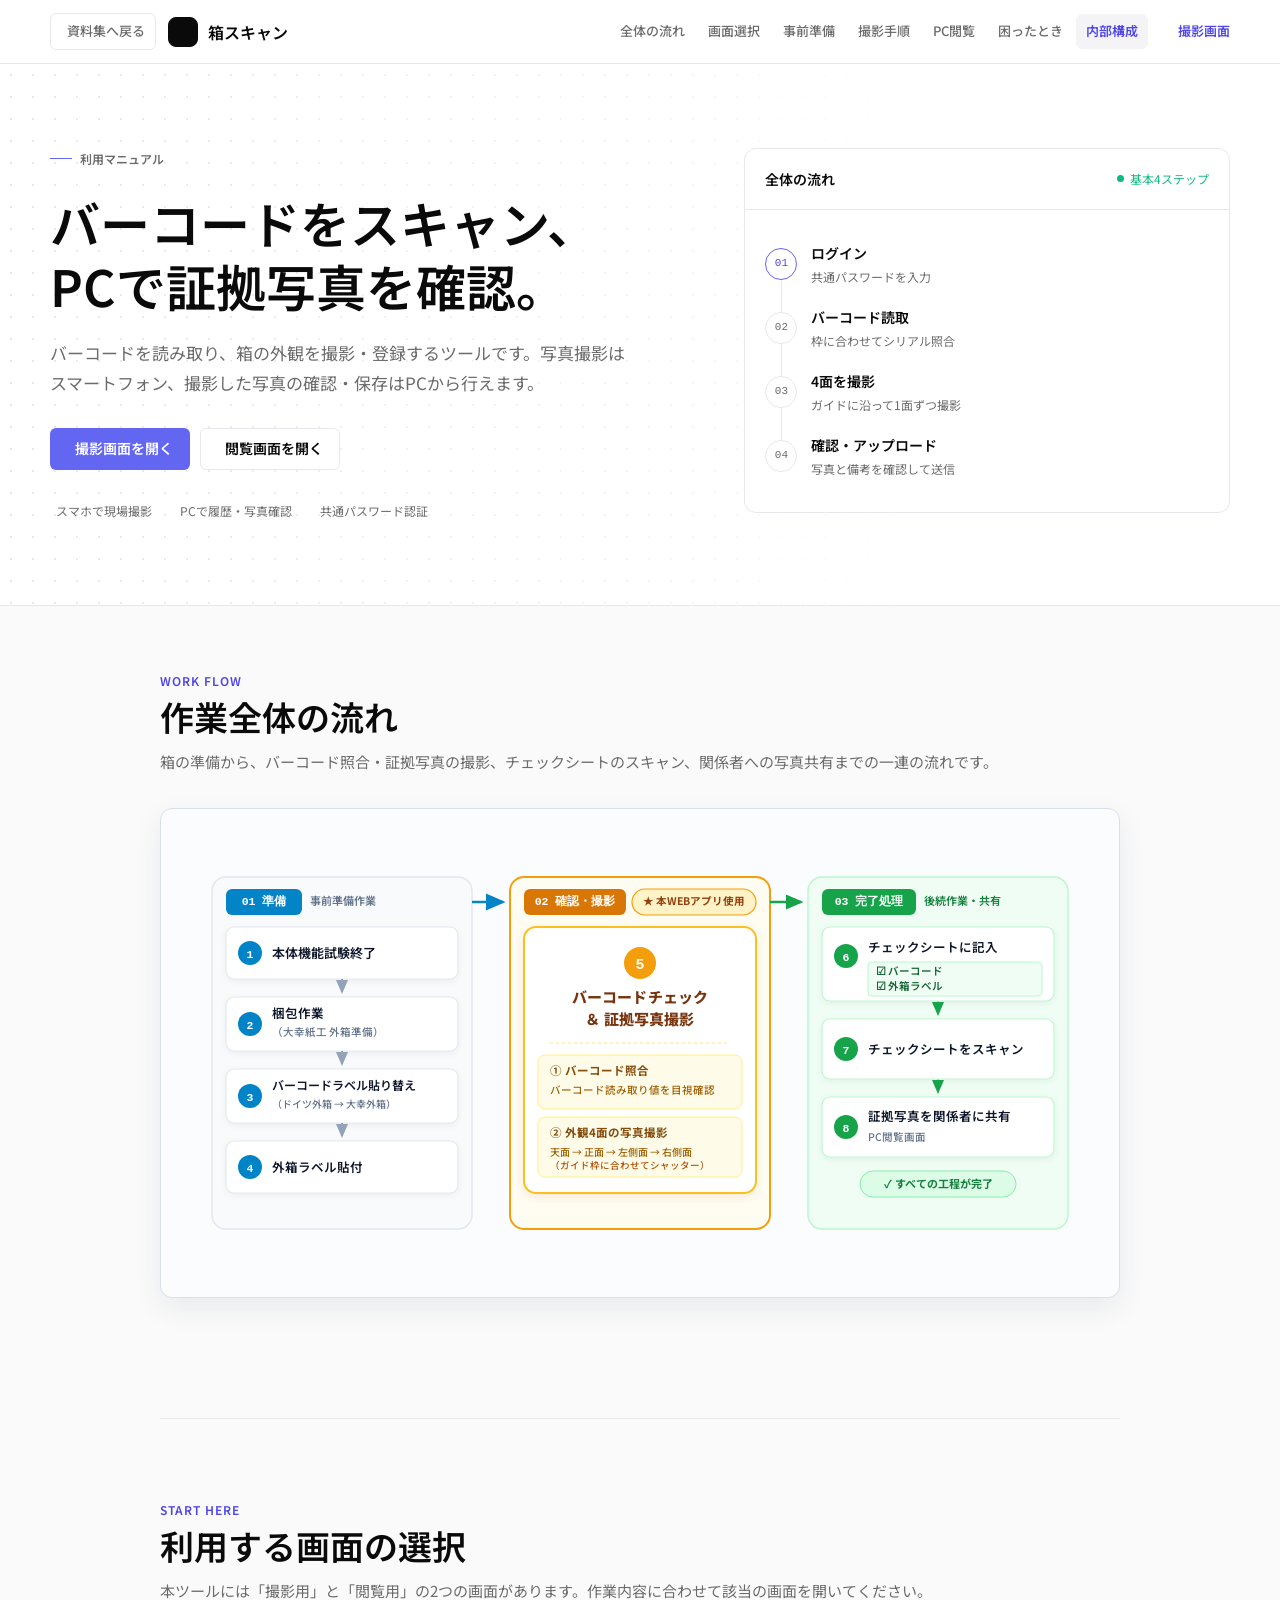
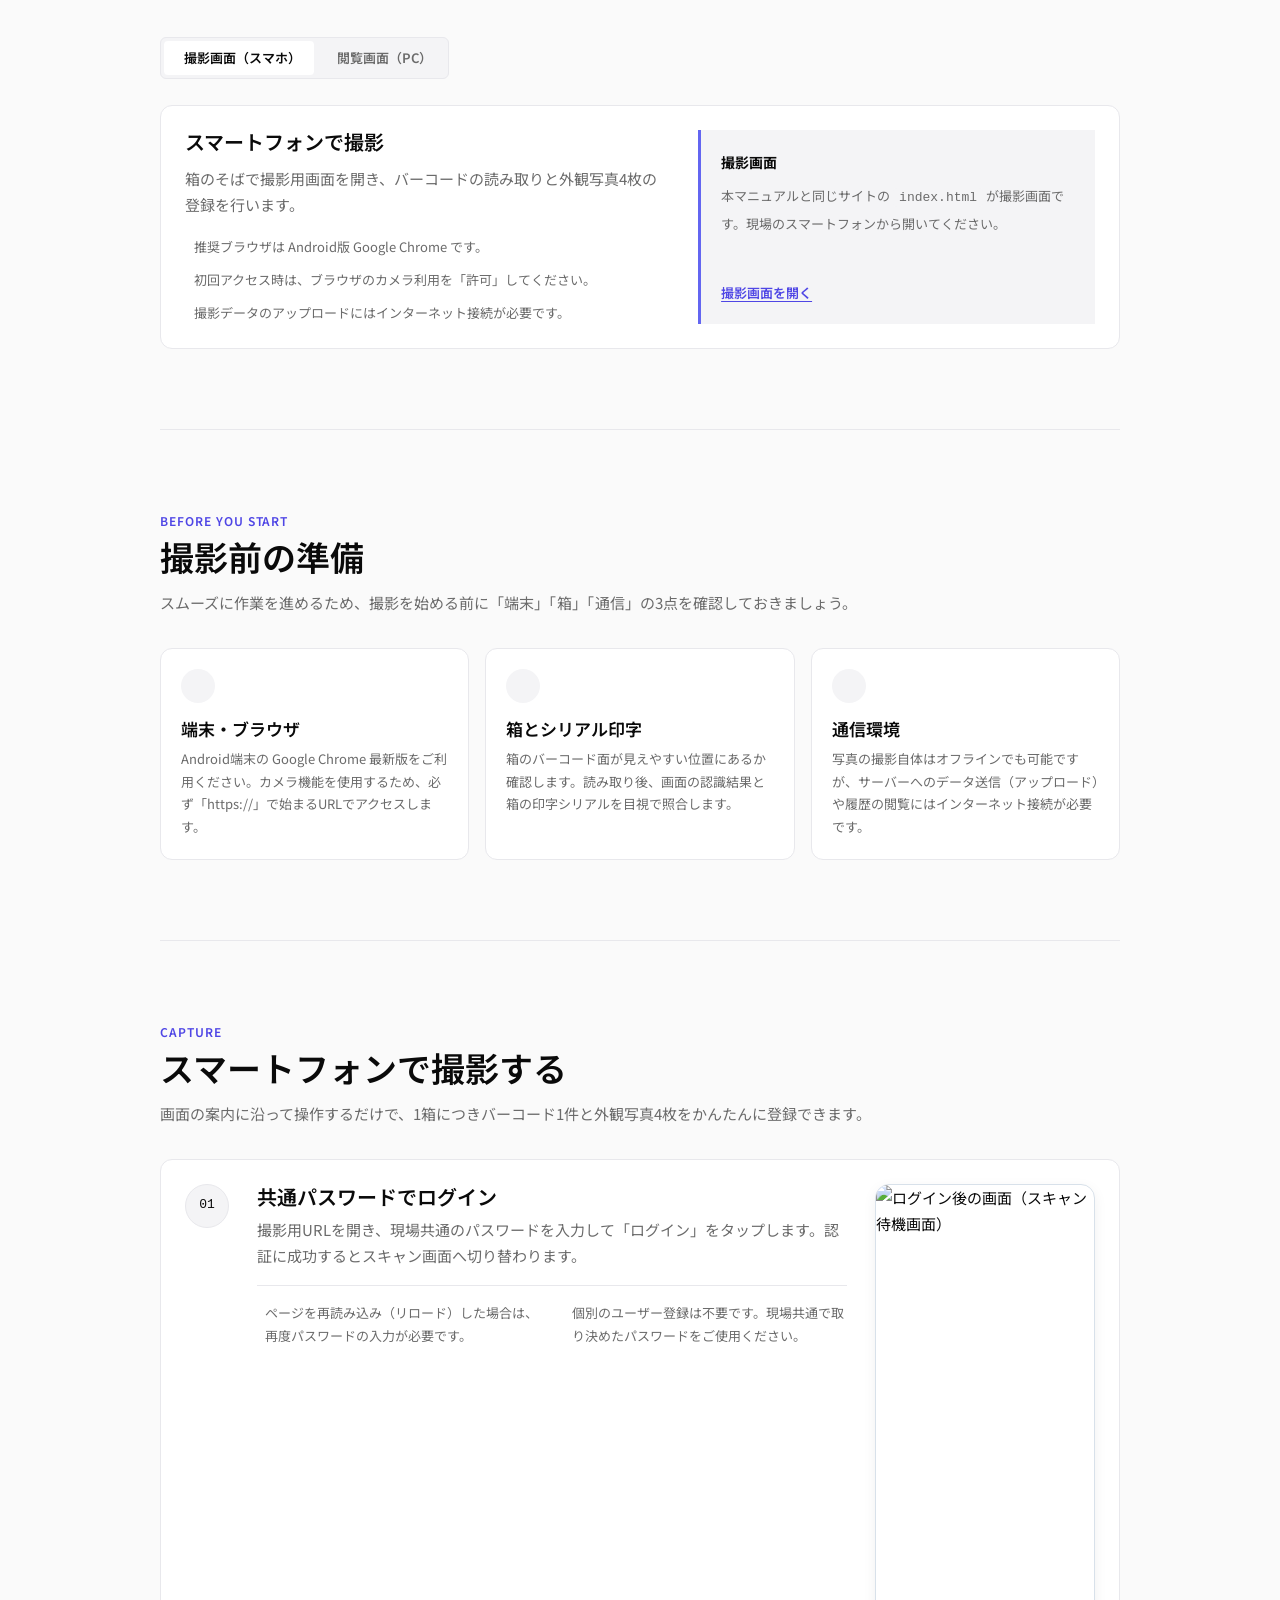
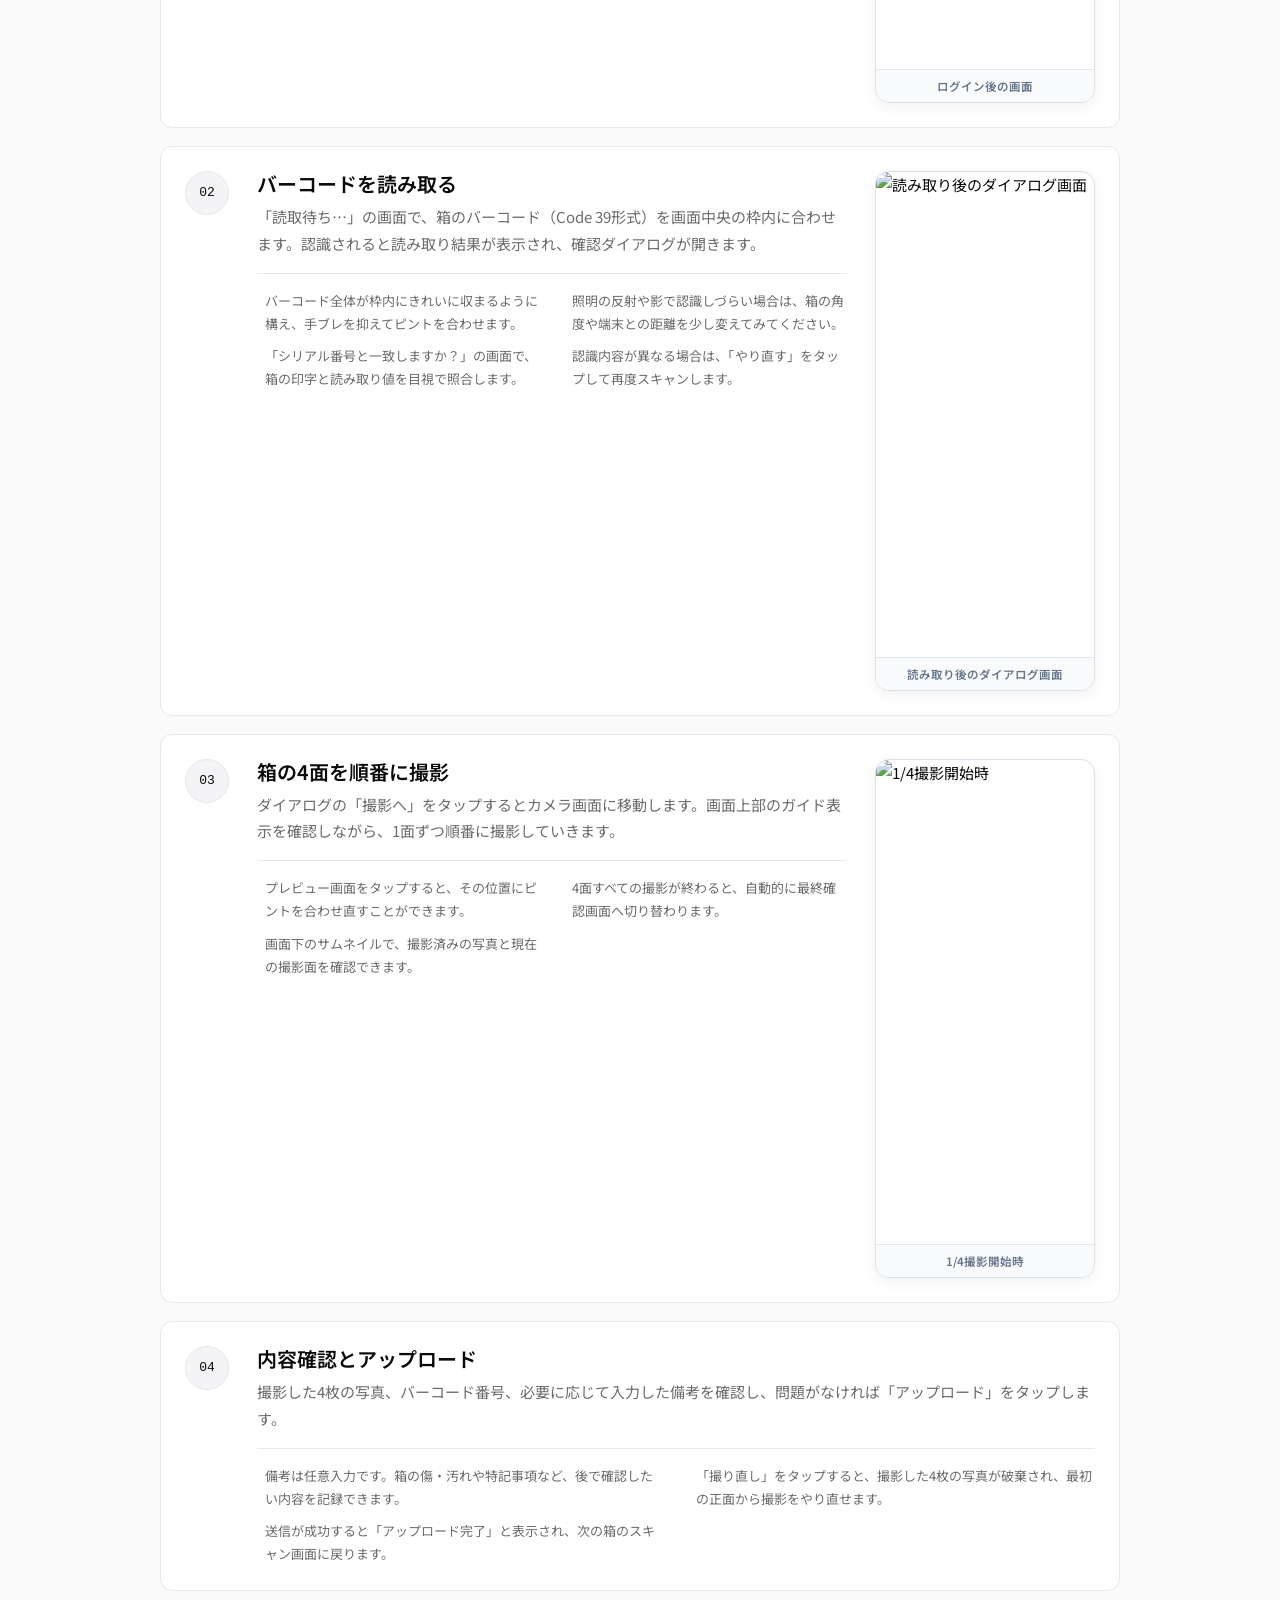
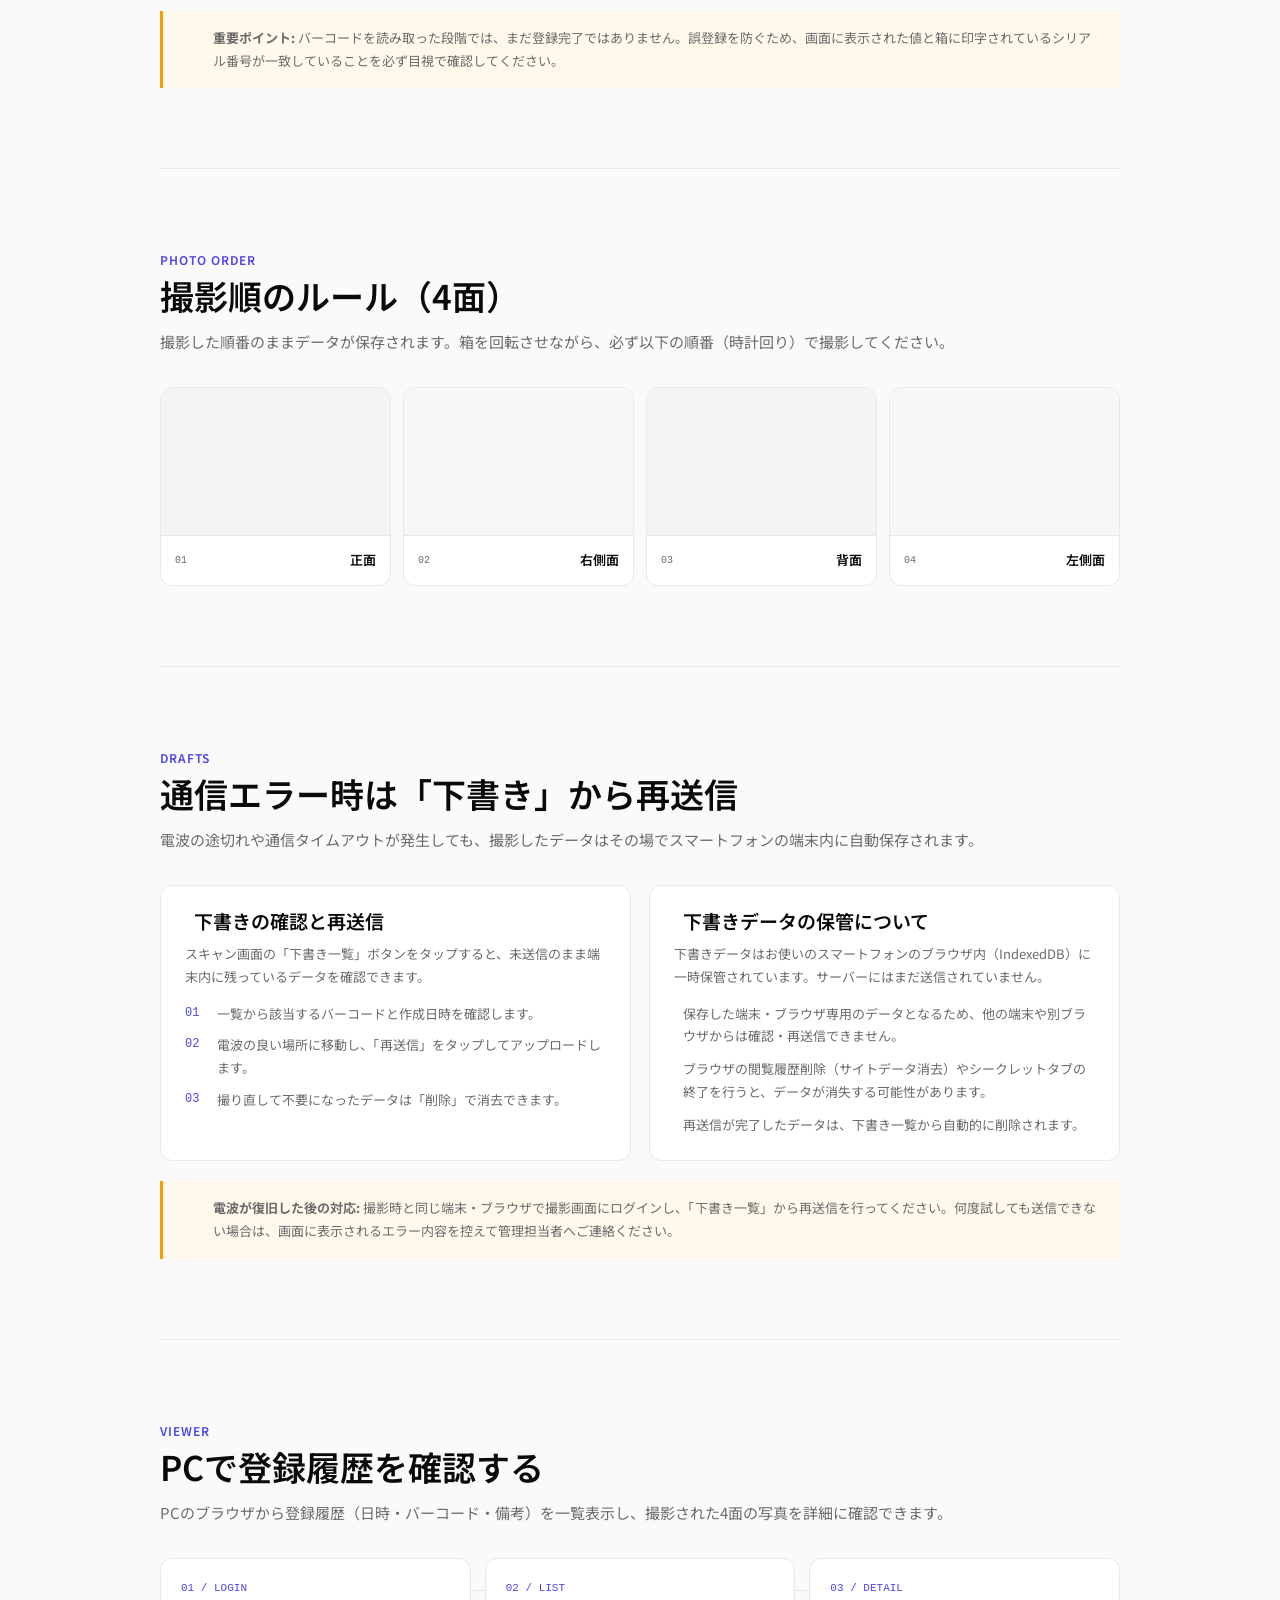
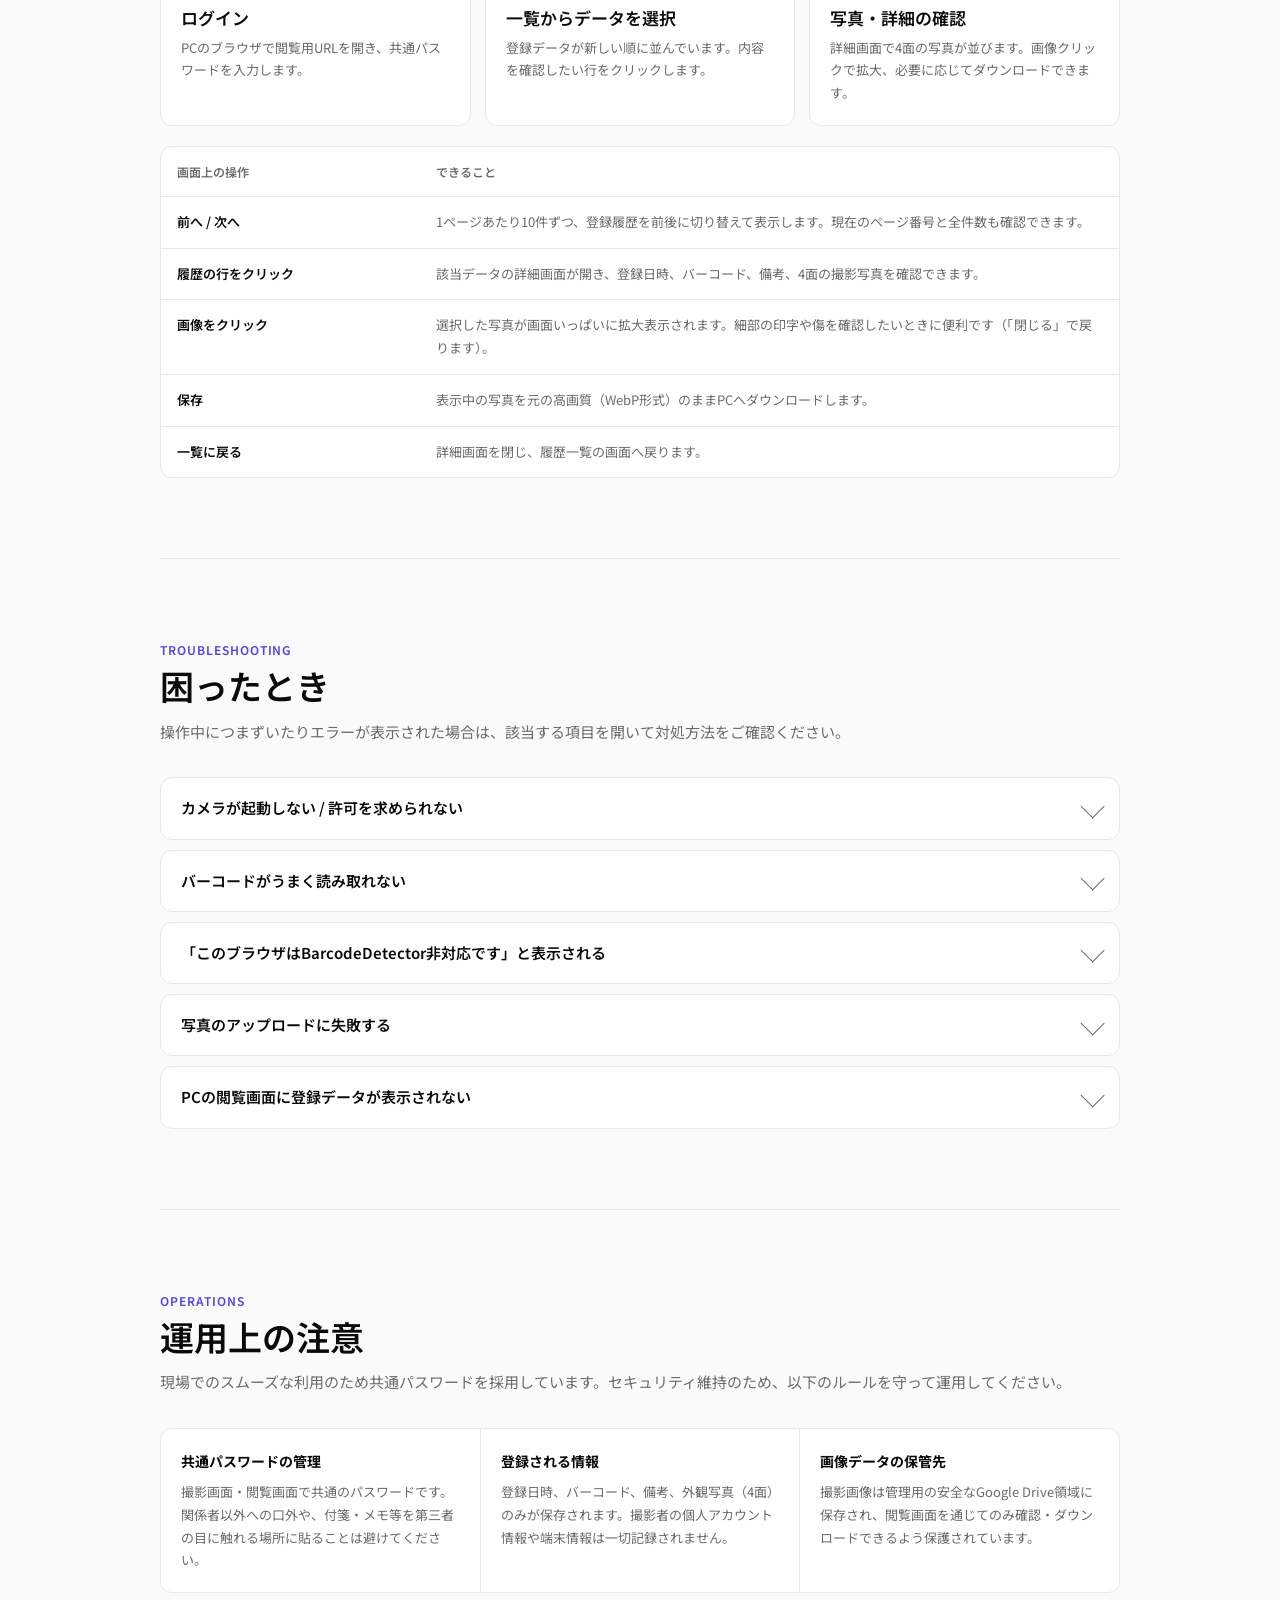
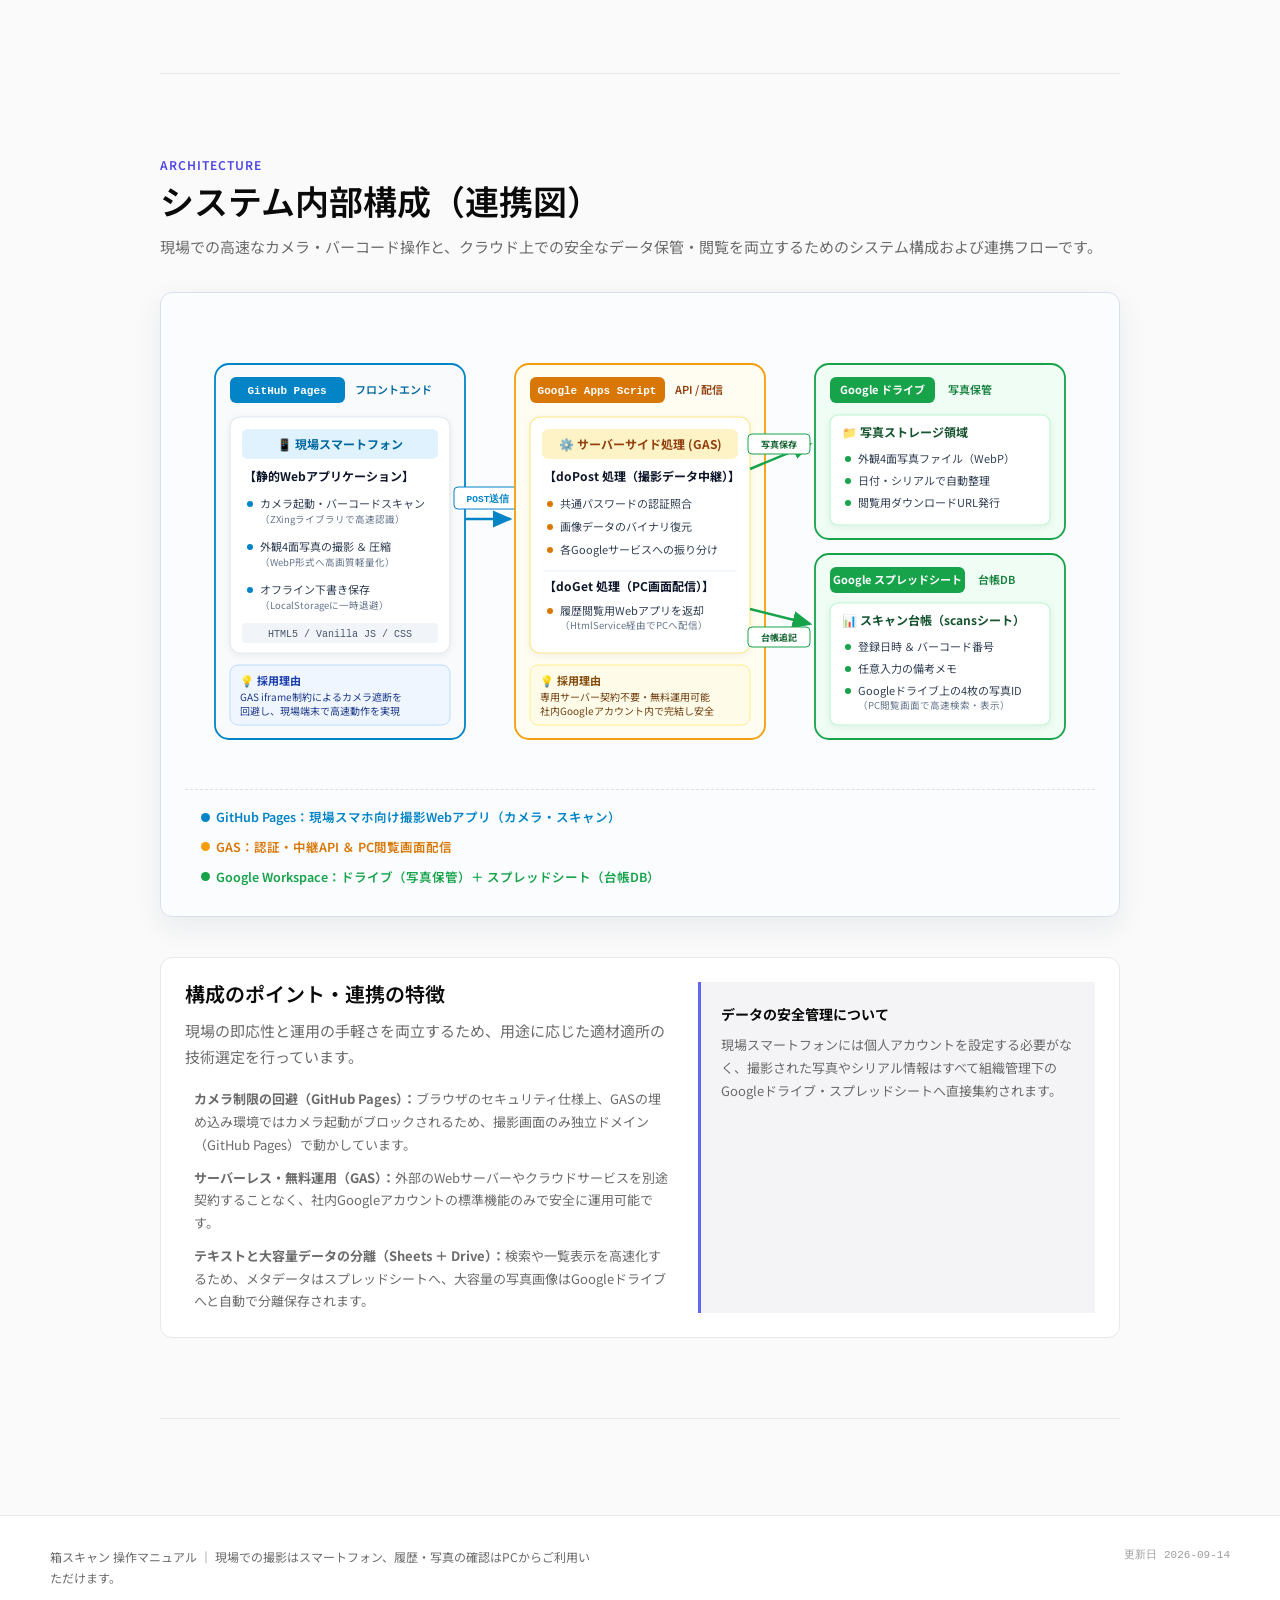
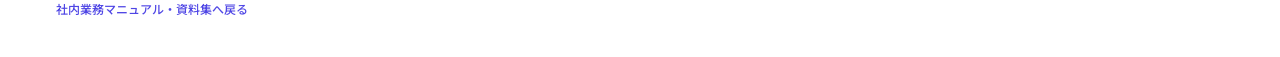
==== doc/manual.html @ aeadd0fc "feat: update manual and UI for barcode scanning, enhance validation feedback" ====
<!DOCTYPE html>
<html lang="ja">

<head>
  <meta charset="UTF-8">
  <meta name="viewport" content="width=device-width, initial-scale=1">
  <meta name="color-scheme" content="light">
  <meta name="description" content="「箱スキャン」の操作マニュアルです。バーコードの読み取りから外観4面の撮影、通信エラー時の下書き再送信、PCでの履歴・写真閲覧手順まで分かりやすく解説します。">
  <title>箱スキャン | 操作マニュアル</title>
  <link rel="preconnect" href="https://fonts.googleapis.com">
  <link rel="preconnect" href="https://fonts.gstatic.com" crossorigin>
  <link
    href="https://fonts.googleapis.com/css2?family=DM+Sans:wght@400;500;600&family=Noto+Sans+JP:wght@400;500;600&display=swap"
    rel="stylesheet">
  <link rel="stylesheet" href="https://api.fontshare.com/v2/css?f[]=general-sans@400,500,600&display=swap">
  <script src="https://unpkg.com/lucide@0.468.0/dist/umd/lucide.min.js"></script>
  <style>
    :root {
      --primary: #6366F1;
      --primary-hover: #4F46E5;
      --neutral: #9C9C9C;
      --background: #FAFAFA;
      --surface: #FFFFFF;
      --surface-alt: #F4F4F6;
      --text-primary: #0A0A0A;
      --text-secondary: #6B6B6B;
      --border: #E8E8EC;
      --success: #10B981;
      --warning: #F59E0B;
      --error: #EF4444;
      --font-display: "General Sans", "LINE Seed", "LINE Seed JP", "Noto Sans JP", sans-serif;
      --font-body: "LINE Seed JP", "Noto Sans JP", "DM Sans", sans-serif;
      --font-code: "JetBrains Mono", "SFMono-Regular", Consolas, monospace;
      --radius-control: 6px;
      --radius-panel: 8px;
      --radius-card: 12px;
      --content-width: 1180px;
    }

    * {
      box-sizing: border-box;
    }

    html {
      scroll-behavior: smooth;
    }

    body {
      margin: 0;
      background: var(--background);
      color: var(--text-primary);
      font-family: var(--font-body);
      font-size: 15px;
      line-height: 1.75;
      letter-spacing: 0;
    }

    a {
      color: inherit;
    }

    button,
    a {
      -webkit-tap-highlight-color: transparent;
    }

    :focus-visible {
      outline: 3px solid rgba(99, 102, 241, 0.28);
      outline-offset: 3px;
    }

    .container {
      width: min(var(--content-width), calc(100% - 48px));
      margin: 0 auto;
    }

    .site-header {
      position: sticky;
      z-index: 20;
      top: 0;
      height: 64px;
      border-bottom: 1px solid var(--border);
      background: rgba(255, 255, 255, 0.9);
      backdrop-filter: blur(14px);
    }

    .header-inner {
      display: flex;
      align-items: center;
      justify-content: space-between;
      height: 100%;
      gap: 24px;
    }

    .header-left {
      display: flex;
      align-items: center;
      gap: 12px;
    }

    .back-link {
      display: inline-flex;
      align-items: center;
      gap: 6px;
      padding: 6px 10px;
      border: 1px solid var(--border);
      border-radius: var(--radius-control);
      background: var(--surface);
      color: var(--text-secondary);
      font-size: 13px;
      font-weight: 500;
      text-decoration: none;
      white-space: nowrap;
      transition: border-color 180ms ease, color 180ms ease, background 180ms ease;
    }

    .back-link:hover {
      border-color: var(--primary);
      color: var(--primary-hover);
      background: var(--surface-alt);
    }

    .back-link svg {
      width: 14px;
      height: 14px;
    }

    .brand {
      display: inline-flex;
      align-items: center;
      gap: 10px;
      color: var(--text-primary);
      font-family: var(--font-display);
      font-size: 16px;
      font-weight: 600;
      text-decoration: none;
      white-space: nowrap;
    }

    .brand-mark {
      display: grid;
      width: 30px;
      height: 30px;
      place-items: center;
      border: 1px solid var(--text-primary);
      border-radius: 8px;
      background: var(--text-primary);
      color: var(--surface);
    }

    .brand-mark svg {
      width: 16px;
      height: 16px;
      stroke-width: 1.8;
    }

    .main-nav {
      display: flex;
      align-items: center;
      gap: 3px;
      margin-left: auto;
      overflow-x: auto;
      white-space: nowrap;
      -webkit-overflow-scrolling: touch;
      scrollbar-width: none;
    }

    .main-nav::-webkit-scrollbar {
      display: none;
    }

    .main-nav a {
      padding: 6px 10px;
      border-radius: var(--radius-control);
      color: var(--text-secondary);
      font-size: 13px;
      font-weight: 500;
      text-decoration: none;
      transition: background-color 180ms ease, color 180ms ease;
    }

    .main-nav a:hover,
    .main-nav a[aria-current="true"] {
      background: var(--surface-alt);
      color: var(--primary-hover);
      font-weight: 600;
    }

    .header-actions {
      display: flex;
      align-items: center;
      gap: 8px;
    }

    .header-link {
      display: inline-flex;
      align-items: center;
      gap: 6px;
      color: var(--primary-hover);
      font-size: 13px;
      font-weight: 600;
      text-decoration: none;
      white-space: nowrap;
    }

    .header-link svg {
      width: 15px;
      height: 15px;
    }

    .icon-button {
      display: inline-grid;
      width: 34px;
      height: 34px;
      place-items: center;
      padding: 0;
      border: 1px solid var(--border);
      border-radius: var(--radius-control);
      background: var(--surface);
      color: var(--text-secondary);
      cursor: pointer;
      transition: border-color 180ms ease, color 180ms ease, transform 180ms ease;
    }

    .icon-button:hover {
      border-color: var(--primary);
      color: var(--primary-hover);
      transform: translateY(-1px);
    }

    .icon-button svg {
      width: 16px;
      height: 16px;
    }

    .hero {
      position: relative;
      overflow: hidden;
      border-bottom: 1px solid var(--border);
      background: var(--surface);
    }

    .hero::before {
      position: absolute;
      inset: 0;
      background-image: radial-gradient(#DCDCE5 1px, transparent 1px);
      background-position: 0 0;
      background-size: 22px 22px;
      content: "";
      opacity: 0.7;
      pointer-events: none;
      mask-image: linear-gradient(to right, black, transparent 78%);
    }

    .hero-inner {
      position: relative;
      display: grid;
      grid-template-columns: minmax(0, 1fr) minmax(360px, 0.78fr);
      gap: 72px;
      align-items: center;
      min-height: 520px;
      padding: 76px 0 84px;
    }

    .hero-copy {
      max-width: 650px;
    }

    .eyebrow {
      display: inline-flex;
      align-items: center;
      gap: 8px;
      margin: 0 0 22px;
      color: var(--text-secondary);
      font-size: 12px;
      font-weight: 600;
    }

    .eyebrow::before {
      width: 22px;
      height: 1px;
      background: var(--primary);
      content: "";
    }

    h1,
    h2,
    h3,
    p {
      margin-top: 0;
    }

    h1,
    h2,
    h3 {
      font-family: var(--font-display);
      font-weight: 600;
      letter-spacing: 0;
      line-height: 1.2;
    }

    h1 {
      max-width: 720px;
      margin-bottom: 22px;
      font-size: clamp(34px, 4.2vw, 50px);
      line-height: 1.25;
      word-break: keep-all;
      overflow-wrap: break-word;
    }

    .hero-title-line {
      display: inline-block;
      white-space: nowrap;
    }

    .hero-lede {
      max-width: 590px;
      margin-bottom: 30px;
      color: var(--text-secondary);
      font-size: 17px;
    }

    .hero-actions {
      display: flex;
      flex-wrap: wrap;
      align-items: center;
      gap: 10px;
      margin-bottom: 30px;
    }

    .button {
      display: inline-flex;
      align-items: center;
      justify-content: center;
      gap: 8px;
      min-height: 42px;
      padding: 10px 16px;
      border: 1px solid transparent;
      border-radius: var(--radius-control);
      font-family: var(--font-body);
      font-size: 14px;
      font-weight: 600;
      line-height: 1.2;
      text-decoration: none;
      cursor: pointer;
      transition: background-color 180ms ease, border-color 180ms ease, color 180ms ease, box-shadow 180ms ease, transform 180ms ease;
    }

    .button:hover {
      transform: translateY(-1px);
    }

    .button svg {
      width: 17px;
      height: 17px;
    }

    .button-primary {
      background: var(--primary);
      color: var(--surface);
    }

    .button-primary:hover {
      background: var(--primary-hover);
      box-shadow: 0 4px 12px rgba(99, 102, 241, 0.35);
    }

    .button-secondary {
      border-color: var(--border);
      background: var(--surface);
      color: var(--text-primary);
    }

    .button-secondary:hover {
      border-color: var(--primary);
      color: var(--primary-hover);
    }

    .hero-meta {
      display: flex;
      flex-wrap: wrap;
      gap: 8px 22px;
      color: var(--text-secondary);
      font-size: 12px;
    }

    .hero-meta span {
      display: inline-flex;
      align-items: center;
      gap: 6px;
    }

    .hero-meta svg {
      width: 14px;
      height: 14px;
      color: var(--primary);
    }

    .flow-board {
      position: relative;
      border: 1px solid var(--border);
      border-radius: var(--card-radius, 12px);
      background: var(--surface);
    }

    .flow-board-header {
      display: flex;
      align-items: center;
      justify-content: space-between;
      padding: 18px 20px;
      border-bottom: 1px solid var(--border);
    }

    .flow-board-header strong {
      font-family: var(--font-display);
      font-size: 14px;
      font-weight: 600;
    }

    .flow-status {
      display: inline-flex;
      align-items: center;
      gap: 6px;
      color: var(--success);
      font-size: 12px;
    }

    .status-dot {
      width: 7px;
      height: 7px;
      border-radius: 50%;
      background: var(--success);
    }

    .flow-list {
      position: relative;
      margin: 0;
      padding: 22px 20px 24px;
      list-style: none;
    }

    .flow-list::before {
      position: absolute;
      top: 42px;
      bottom: 42px;
      left: 36px;
      width: 1px;
      background: var(--border);
      content: "";
    }

    .flow-item {
      position: relative;
      display: grid;
      grid-template-columns: 32px 1fr auto;
      gap: 14px;
      align-items: center;
      min-height: 64px;
    }

    .flow-number {
      z-index: 1;
      display: grid;
      width: 32px;
      height: 32px;
      place-items: center;
      border: 1px solid var(--border);
      border-radius: 50%;
      background: var(--surface);
      color: var(--text-secondary);
      font-family: var(--font-code);
      font-size: 11px;
    }

    .flow-item:first-child .flow-number {
      border-color: var(--primary);
      color: var(--primary-hover);
    }

    .flow-copy strong {
      display: block;
      font-family: var(--font-display);
      font-size: 14px;
      font-weight: 600;
    }

    .flow-copy span {
      display: block;
      color: var(--text-secondary);
      font-size: 12px;
    }

    .flow-icon {
      color: var(--neutral);
    }

    .flow-icon svg {
      width: 18px;
      height: 18px;
    }

    .manual-shell {
      max-width: 960px;
      margin: 0 auto;
      padding: 64px 0 96px;
    }

    .manual-content {
      min-width: 0;
      width: 100%;
    }

    .manual-section {
      scroll-margin-top: 92px;
      padding: 0 0 80px;
      border-bottom: 1px solid var(--border);
    }

    .manual-section+.manual-section {
      padding-top: 80px;
    }

    .work-flow-figure {
      margin: 32px 0 40px;
      padding: 36px 24px 28px;
      border: 1px solid #D8E1EA;
      border-radius: var(--card-radius, 12px);
      background: #FBFCFE;
      box-shadow: 0 10px 28px rgba(23, 50, 77, 0.08);
    }

    .work-flow-diagram {
      overflow-x: auto;
      margin: 12px 0 16px;
      padding: 8px 4px 12px;
      -webkit-overflow-scrolling: touch;
    }

    .workflow-svg {
      display: block;
      width: 100%;
      min-width: 680px;
      max-width: 880px;
      height: auto;
      margin: 0 auto;
    }

    .workflow-svg text {
      font-family: var(--font-body);
      user-select: none;
    }

    .workflow-svg .wf-mono {
      font-family: var(--font-code);
    }

    .work-flow-caption {
      margin: 18px 0 0;
      padding-top: 16px;
      border-top: 1px dashed #D8E1EA;
      color: var(--text-secondary);
      font-size: 13px;
      display: flex;
      justify-content: space-between;
      align-items: center;
      flex-wrap: wrap;
      gap: 12px;
    }

    .work-flow-legend {
      display: flex;
      flex-direction: column;
      align-items: flex-start;
      margin-left: 16px;
      gap: 8px;
    }

    .workflow-tag {
      display: inline-flex;
      align-items: center;
      gap: 6px;
      font-weight: 600;
      font-size: 12.5px;
    }

    .section-heading {
      display: flex;
      flex-direction: column;
      gap: 6px;
      margin-bottom: 32px;
    }

    .section-index {
      color: var(--primary-hover);
      font-family: var(--font-display);
      font-size: 12px;
      font-weight: 600;
      letter-spacing: 0.08em;
    }

    h2 {
      margin-bottom: 12px;
      font-size: 34px;
    }

    .section-description {
      width: 100%;
      max-width: none;
      margin-bottom: 0;
      color: var(--text-secondary);
    }

    .mode-switch {
      display: inline-flex;
      gap: 3px;
      margin-bottom: 26px;
      padding: 3px;
      border: 1px solid var(--border);
      border-radius: var(--radius-control);
      background: var(--surface-alt);
    }

    .mode-tab {
      display: inline-flex;
      align-items: center;
      gap: 7px;
      min-height: 34px;
      padding: 7px 13px;
      border: 0;
      border-radius: 4px;
      background: transparent;
      color: var(--text-secondary);
      font-family: var(--font-body);
      font-size: 13px;
      font-weight: 600;
      cursor: pointer;
    }

    .mode-tab[aria-selected="true"] {
      background: var(--surface);
      color: var(--text-primary);
    }

    .mode-tab svg {
      width: 15px;
      height: 15px;
    }

    .mode-panel[hidden] {
      display: none;
    }

    .route-panel {
      display: grid;
      grid-template-columns: 1.1fr 0.9fr;
      gap: 28px;
      padding: 24px;
      border: 1px solid var(--border);
      border-radius: var(--card-radius, 12px);
      background: var(--surface);
    }

    .route-panel h3 {
      margin-bottom: 12px;
      font-size: 20px;
    }

    .route-panel p {
      margin-bottom: 18px;
      color: var(--text-secondary);
    }

    .route-checklist {
      display: grid;
      gap: 10px;
      align-content: start;
      margin: 0;
      padding: 0;
      list-style: none;
    }

    .route-checklist li {
      display: flex;
      gap: 9px;
      align-items: flex-start;
      color: var(--text-secondary);
      font-size: 13px;
    }

    .route-checklist svg {
      flex: 0 0 auto;
      width: 17px;
      height: 17px;
      margin-top: 3px;
      color: var(--success);
    }

    .route-callout {
      display: flex;
      flex-direction: column;
      justify-content: space-between;
      gap: 20px;
      padding: 20px;
      border-left: 3px solid var(--primary);
      background: var(--surface-alt);
    }

    .route-callout strong {
      display: block;
      margin-bottom: 8px;
      font-family: var(--font-display);
      font-size: 14px;
    }

    .route-callout span {
      color: var(--text-secondary);
      font-size: 13px;
    }

    .text-link {
      display: inline-flex;
      align-items: center;
      gap: 6px;
      color: var(--primary-hover);
      font-size: 13px;
      font-weight: 600;
      text-underline-offset: 3px;
    }

    .text-link svg {
      width: 15px;
      height: 15px;
    }

    .preflight-grid {
      display: grid;
      grid-template-columns: repeat(3, 1fr);
      gap: 16px;
    }

    .preflight-item {
      padding: 20px;
      border: 1px solid var(--border);
      border-radius: var(--card-radius, 12px);
      background: var(--surface);
    }

    .preflight-icon {
      display: grid;
      width: 34px;
      height: 34px;
      place-items: center;
      margin-bottom: 16px;
      border-radius: 50%;
      background: var(--surface-alt);
      color: var(--primary-hover);
    }

    .preflight-icon svg {
      width: 17px;
      height: 17px;
    }

    .preflight-item h3 {
      margin-bottom: 8px;
      font-size: 17px;
    }

    .preflight-item p {
      margin-bottom: 0;
      color: var(--text-secondary);
      font-size: 13px;
    }

    .step-list {
      display: grid;
      gap: 18px;
      margin: 0;
      padding: 0;
      list-style: none;
      counter-reset: manual-step;
    }

    .step-item {
      display: grid;
      grid-template-columns: 52px minmax(0, 1fr);
      gap: 20px;
      padding: 24px;
      border: 1px solid var(--border);
      border-radius: var(--card-radius, 12px);
      background: var(--surface);
      counter-increment: manual-step;
    }

    .step-number {
      display: grid;
      width: 44px;
      height: 44px;
      place-items: center;
      border: 1px solid var(--border);
      border-radius: 50%;
      background: var(--surface-alt);
      color: var(--text-primary);
      font-family: var(--font-code);
      font-size: 13px;
    }

    .step-item h3 {
      margin: 1px 0 8px;
      font-size: 20px;
    }

    .step-item p {
      margin-bottom: 14px;
      color: var(--text-secondary);
    }

    .step-item p:last-child {
      margin-bottom: 0;
    }

    .step-content {
      display: flex;
      flex-direction: column;
      gap: 16px;
    }

    .step-item.has-visual .step-content {
      display: grid;
      grid-template-columns: minmax(0, 1fr) 220px;
      gap: 28px;
      align-items: start;
    }

    .step-main {
      min-width: 0;
    }

    .step-visual {
      display: flex;
      flex-direction: column;
      align-items: center;
    }

    .step-screenshot {
      margin: 0;
      width: 100%;
      max-width: 220px;
      border: 1px solid #D8E1EA;
      border-radius: 14px;
      overflow: hidden;
      background: #FFFFFF;
      box-shadow: 0 4px 14px rgba(15, 23, 42, 0.06);
    }

    .step-screenshot img {
      display: block;
      width: 100%;
      height: auto;
    }

    .step-screenshot figcaption {
      padding: 8px 10px;
      background: #F8FAFC;
      border-top: 1px solid #E2E8F0;
      font-size: 11.5px;
      font-weight: 600;
      color: #64748B;
      text-align: center;
      line-height: 1.4;
    }

    .step-detail {
      display: grid;
      grid-template-columns: repeat(2, minmax(0, 1fr));
      gap: 10px 24px;
      margin: 16px 0 0;
      padding: 16px 0 0;
      border-top: 1px solid var(--border);
      list-style: none;
    }

    .step-detail li {
      display: flex;
      gap: 8px;
      align-items: flex-start;
      color: var(--text-secondary);
      font-size: 13px;
    }

    .step-detail svg {
      flex: 0 0 auto;
      width: 16px;
      height: 16px;
      margin-top: 4px;
      color: var(--primary);
    }

    .inline-code {
      padding: 2px 6px;
      border-radius: 4px;
      background: var(--surface-alt);
      color: var(--text-primary);
      font-family: var(--font-code);
      font-size: 0.9em;
    }

    .notice {
      display: grid;
      grid-template-columns: 20px minmax(0, 1fr);
      gap: 12px;
      margin-top: 20px;
      padding: 16px 18px;
      border-left: 3px solid var(--warning);
      background: #FFF9EC;
    }

    .notice svg {
      width: 18px;
      height: 18px;
      margin-top: 3px;
      color: var(--warning);
    }

    .notice p {
      margin: 0;
      color: var(--text-secondary);
      font-size: 13px;
    }

    .face-grid {
      display: grid;
      grid-template-columns: repeat(4, minmax(0, 1fr));
      gap: 12px;
    }

    .face-card {
      overflow: hidden;
      border: 1px solid var(--border);
      border-radius: var(--card-radius, 12px);
      background: var(--surface);
    }

    .face-visual {
      display: grid;
      min-height: 148px;
      place-items: center;
      border-bottom: 1px solid var(--border);
      background: var(--surface-alt);
      color: var(--neutral);
    }

    .face-visual svg {
      width: 36px;
      height: 36px;
      stroke-width: 1.25;
    }

    .face-card:nth-child(2) .face-visual,
    .face-card:nth-child(4) .face-visual {
      background: #F7F7FA;
    }

    .face-label {
      display: flex;
      align-items: center;
      justify-content: space-between;
      gap: 8px;
      padding: 13px 14px;
      font-size: 13px;
      font-weight: 600;
    }

    .face-label span {
      color: var(--text-secondary);
      font-family: var(--font-code);
      font-size: 10px;
      font-weight: 400;
    }

    .draft-layout {
      display: grid;
      grid-template-columns: 1fr 1fr;
      gap: 18px;
    }

    .draft-panel {
      padding: 24px;
      border: 1px solid var(--border);
      border-radius: var(--card-radius, 12px);
      background: var(--surface);
    }

    .draft-panel h3 {
      display: flex;
      align-items: center;
      gap: 9px;
      margin-bottom: 10px;
      font-size: 19px;
    }

    .draft-panel h3 svg {
      width: 19px;
      height: 19px;
      color: var(--primary);
    }

    .draft-panel p {
      margin-bottom: 14px;
      color: var(--text-secondary);
      font-size: 13px;
    }

    .action-list {
      display: grid;
      gap: 9px;
      margin: 0;
      padding: 0;
      list-style: none;
    }

    .action-list li {
      display: grid;
      grid-template-columns: 24px 1fr;
      gap: 8px;
      align-items: start;
      font-size: 13px;
    }

    .action-list b {
      color: var(--primary-hover);
      font-family: var(--font-code);
      font-size: 12px;
      font-weight: 400;
    }

    .action-list span {
      color: var(--text-secondary);
    }

    .viewer-flow {
      display: grid;
      grid-template-columns: repeat(3, 1fr);
      gap: 14px;
      margin-bottom: 20px;
    }

    .viewer-step {
      position: relative;
      min-height: 154px;
      padding: 20px;
      border: 1px solid var(--border);
      border-radius: var(--card-radius, 12px);
      background: var(--surface);
    }

    .viewer-step::after {
      position: absolute;
      top: 31px;
      right: -15px;
      width: 15px;
      height: 1px;
      background: var(--border);
      content: "";
    }

    .viewer-step:last-child::after {
      display: none;
    }

    .viewer-step small {
      display: block;
      margin-bottom: 10px;
      color: var(--primary-hover);
      font-family: var(--font-code);
      font-size: 11px;
    }

    .viewer-step h3 {
      margin-bottom: 8px;
      font-size: 17px;
    }

    .viewer-step p {
      margin: 0;
      color: var(--text-secondary);
      font-size: 13px;
    }

    .data-table-wrap {
      overflow-x: auto;
      border: 1px solid var(--border);
      border-radius: var(--card-radius, 12px);
      background: var(--surface);
    }

    .data-table {
      width: 100%;
      min-width: 560px;
      border-collapse: collapse;
      text-align: left;
    }

    .data-table th,
    .data-table td {
      padding: 14px 16px;
      border-bottom: 1px solid var(--border);
      vertical-align: top;
      font-size: 13px;
    }

    .data-table tr:last-child td {
      border-bottom: 0;
    }

    .data-table th {
      color: var(--text-secondary);
      font-size: 12px;
      font-weight: 600;
    }

    .data-table td:first-child {
      width: 27%;
      color: var(--text-primary);
      font-weight: 600;
    }

    .data-table td:last-child {
      color: var(--text-secondary);
    }

    .trouble-list {
      display: grid;
      gap: 10px;
    }

    .trouble-list details {
      border: 1px solid var(--border);
      border-radius: var(--card-radius, 12px);
      background: var(--surface);
    }

    .trouble-list summary {
      display: flex;
      align-items: center;
      justify-content: space-between;
      gap: 18px;
      padding: 17px 20px;
      color: var(--text-primary);
      font-family: var(--font-display);
      font-size: 15px;
      font-weight: 600;
      cursor: pointer;
      list-style: none;
    }

    .trouble-list summary::-webkit-details-marker {
      display: none;
    }

    .trouble-list summary::after {
      width: 16px;
      height: 16px;
      border-right: 1px solid var(--text-secondary);
      border-bottom: 1px solid var(--text-secondary);
      content: "";
      transform: rotate(45deg) translateY(-3px);
      transition: transform 180ms ease;
    }

    .trouble-list details[open] summary::after {
      transform: rotate(225deg) translate(-2px, -2px);
    }

    .trouble-answer {
      padding: 0 20px 18px;
      color: var(--text-secondary);
      font-size: 13px;
    }

    .trouble-answer p {
      margin-bottom: 8px;
    }

    .trouble-answer p:last-child {
      margin-bottom: 0;
    }

    .operations-note {
      display: grid;
      grid-template-columns: repeat(3, 1fr);
      gap: 1px;
      overflow: hidden;
      border: 1px solid var(--border);
      border-radius: var(--card-radius, 12px);
      background: var(--border);
    }

    .operations-note>div {
      min-height: 142px;
      padding: 20px;
      background: var(--surface);
    }

    .operations-note strong {
      display: block;
      margin-bottom: 8px;
      font-family: var(--font-display);
      font-size: 14px;
    }

    .operations-note p {
      margin: 0;
      color: var(--text-secondary);
      font-size: 13px;
    }

    .site-footer {
      border-top: 1px solid var(--border);
      background: var(--surface);
    }

    .footer-inner {
      display: flex;
      align-items: flex-start;
      justify-content: space-between;
      gap: 24px;
      padding: 30px 0 38px;
    }

    .footer-inner p {
      max-width: 540px;
      margin: 0;
      color: var(--text-secondary);
      font-size: 12px;
    }

    .footer-back-link {
      display: inline-flex;
      align-items: center;
      gap: 6px;
      margin-top: 10px;
      color: var(--primary-hover);
      font-size: 12px;
      font-weight: 500;
      text-decoration: none;
      transition: color 180ms ease;
    }

    .footer-back-link:hover {
      text-decoration: underline;
    }

    .footer-back-link svg {
      width: 14px;
      height: 14px;
    }

    .footer-meta {
      color: var(--neutral);
      font-family: var(--font-code);
      font-size: 11px;
      white-space: nowrap;
    }

    @media (max-width: 900px) {
      .main-nav {
        display: none;
      }

      .hero-inner {
        grid-template-columns: 1fr;
        gap: 40px;
        min-height: auto;
        padding: 62px 0 68px;
      }

      .flow-board {
        max-width: 590px;
      }

      .manual-shell {
        padding-top: 48px;
      }
    }

    @media (max-width: 680px) {
      .container {
        width: min(var(--content-width), calc(100% - 32px));
      }

      .site-header {
        height: 58px;
      }

      .back-link span {
        display: none;
      }

      .back-link {
        padding: 7px;
      }

      .header-link span {
        display: none;
      }

      h1 {
        margin-bottom: 18px;
        font-size: clamp(26px, 7.5vw, 36px);
      }

      .hero-lede {
        font-size: 15px;
      }

      .hero-inner {
        padding: 48px 0 54px;
      }

      .manual-shell {
        padding: 38px 0 68px;
      }

      .manual-section {
        padding-bottom: 58px;
      }

      .manual-section+.manual-section {
        padding-top: 58px;
      }

      .section-heading {
        margin-bottom: 24px;
      }

      h2 {
        font-size: 28px;
      }

      .route-panel,
      .draft-layout {
        grid-template-columns: 1fr;
      }

      .work-flow-figure {
        margin: 24px 0 32px;
        padding: 32px 14px 30px;
      }

      .work-flow-diagram {
        margin: 10px 0 12px;
        padding: 14px 4px 16px;
      }

      .workflow-svg {
        min-width: 620px;
      }

      .preflight-grid,
      .viewer-flow,
      .operations-note {
        grid-template-columns: 1fr;
      }

      .viewer-step {
        min-height: auto;
      }

      .viewer-step::after {
        top: auto;
        right: auto;
        bottom: -15px;
        left: 31px;
        width: 1px;
        height: 15px;
      }

      .viewer-step:last-child::after {
        display: none;
      }

      .face-grid {
        grid-template-columns: repeat(2, 1fr);
      }

      .face-visual {
        min-height: 120px;
      }

      .step-item {
        grid-template-columns: 40px minmax(0, 1fr);
        gap: 14px;
        padding: 18px;
      }

      .step-item.has-visual .step-content {
        grid-template-columns: 1fr;
        gap: 20px;
      }

      .step-visual {
        width: 100%;
        max-width: 240px;
        margin: 4px auto 0;
      }

      .step-number {
        width: 36px;
        height: 36px;
        font-size: 11px;
      }

      .step-item h3 {
        font-size: 18px;
      }

      .step-detail {
        grid-template-columns: 1fr;
      }

      .footer-inner {
        flex-direction: column;
        padding: 24px 0 32px;
      }
    }

    @media print {

      .site-header,
      .hero-actions,
      .mode-switch,
      .header-actions {
        display: none !important;
      }

      .hero-inner,
      .manual-shell {
        display: block;
        padding: 28px 0;
      }

      .hero::before {
        display: none;
      }

      .hero {
        border-bottom: 0;
      }

      .manual-section,
      .manual-section+.manual-section {
        padding: 24px 0;
        break-inside: avoid;
      }

      .work-flow-diagram {
        display: none;
      }

      .work-flow-fallback {
        display: grid;
      }

      .step-item,
      .preflight-item,
      .route-panel,
      .draft-panel,
      .viewer-step,
      .trouble-list details {
        box-shadow: none;
        break-inside: avoid;
      }

      .trouble-list details:not([open]) .trouble-answer {
        display: block;
      }

      a {
        text-decoration: none;
      }
    }

    @media (prefers-reduced-motion: reduce) {
      html {
        scroll-behavior: auto;
      }

      *,
      *::before,
      *::after {
        transition-duration: 0.01ms !important;
        animation-duration: 0.01ms !important;
      }
    }
  </style>
</head>

<body>
  <header class="site-header">
    <div class="container header-inner">
      <div class="header-left">
        <a class="back-link" href="../../../index.html" title="社内業務マニュアル・資料集へ戻る">
          <i data-lucide="arrow-left" aria-hidden="true"></i>
          <span>資料集へ戻る</span>
        </a>
        <a class="brand" href="#top" aria-label="箱スキャン マニュアルの先頭へ">
          <span class="brand-mark"><i data-lucide="scan-barcode" aria-hidden="true"></i></span>
          <span>箱スキャン</span>
        </a>
      </div>
      <nav class="main-nav" aria-label="マニュアルの項目">
        <a href="#work-flow">全体の流れ</a>
        <a href="#quick-start">画面選択</a>
        <a href="#prepare">事前準備</a>
        <a href="#capture">撮影手順</a>
        <a href="#viewer">PC閲覧</a>
        <a href="#troubleshooting">困ったとき</a>
        <a href="#architecture">内部構成</a>
      </nav>
      <div class="header-actions">
        <a class="header-link" target="_blank" rel="noreferrer" href="https://astu-wo.github.io/box-scan-capture/" title="撮影画面を開く">
          <i data-lucide="camera" aria-hidden="true"></i>
          <span>撮影画面</span>
        </a>
      </div>
    </div>
  </header>

  <main id="top">
    <section class="hero" aria-labelledby="page-title">
      <div class="container hero-inner">
        <div class="hero-copy">
          <p class="eyebrow">利用マニュアル</p>
          <h1 id="page-title"><span class="hero-title-line">バーコードをスキャン、</span><br><span
              class="hero-title-line">PCで証拠写真を確認。</span></h1>
          <p class="hero-lede">バーコードを読み取り、箱の外観を撮影・登録するツールです。写真撮影はスマートフォン、撮影した写真の確認・保存はPCから行えます。</p>
          <div class="hero-actions">
            <a class="button button-primary" target="_blank" rel="noreferrer"
              href="https://astu-wo.github.io/box-scan-capture/">
              <i data-lucide="camera" aria-hidden="true"></i>
              <span>撮影画面を開く</span>
            </a>
            <a class="button button-secondary" target="_blank" rel="noreferrer"
              href="https://script.google.com/macros/s/AKfycbwYffcivGulP2xIHiD-XuaZOVTvfoc_p3gTTQxRFH3M8gFHk2wRfrTMfgSN4TB12aoD/exec?page=viewer"
              target="_blank" rel="noreferrer">
              <i data-lucide="monitor" aria-hidden="true"></i>
              <span>閲覧画面を開く</span>
            </a>
          </div>
          <div class="hero-meta" aria-label="利用環境と条件">
            <span><i data-lucide="smartphone" aria-hidden="true"></i>スマホで現場撮影</span>
            <span><i data-lucide="monitor" aria-hidden="true"></i>PCで履歴・写真確認</span>
            <span><i data-lucide="key-round" aria-hidden="true"></i>共通パスワード認証</span>
          </div>
        </div>

        <div class="flow-board" aria-label="箱スキャンの基本フロー">
          <div class="flow-board-header">
            <strong>全体の流れ</strong>
            <span class="flow-status"><span class="status-dot" aria-hidden="true"></span>基本4ステップ</span>
          </div>
          <ol class="flow-list">
            <li class="flow-item">
              <span class="flow-number">01</span>
              <span class="flow-copy"><strong>ログイン</strong><span>共通パスワードを入力</span></span>
              <span class="flow-icon"><i data-lucide="key-round" aria-hidden="true"></i></span>
            </li>
            <li class="flow-item">
              <span class="flow-number">02</span>
              <span class="flow-copy"><strong>バーコード読取</strong><span>枠に合わせてシリアル照合</span></span>
              <span class="flow-icon"><i data-lucide="barcode" aria-hidden="true"></i></span>
            </li>
            <li class="flow-item">
              <span class="flow-number">03</span>
              <span class="flow-copy"><strong>4面を撮影</strong><span>ガイドに沿って1面ずつ撮影</span></span>
              <span class="flow-icon"><i data-lucide="images" aria-hidden="true"></i></span>
            </li>
            <li class="flow-item">
              <span class="flow-number">04</span>
              <span class="flow-copy"><strong>確認・アップロード</strong><span>写真と備考を確認して送信</span></span>
              <span class="flow-icon"><i data-lucide="upload-cloud" aria-hidden="true"></i></span>
            </li>
          </ol>
        </div>
      </div>
    </section>

    <div class="container manual-shell">
      <article class="manual-content">
        <section class="manual-section" id="work-flow" aria-labelledby="work-flow-title">
          <div class="section-heading">
            <div class="section-index">WORK FLOW</div>
            <div>
              <h2 id="work-flow-title">作業全体の流れ</h2>
              <p class="section-description">箱の準備から、バーコード照合・証拠写真の撮影、チェックシートのスキャン、関係者への写真共有までの一連の流れです。</p>
            </div>
          </div>

          <figure class="work-flow-figure" aria-labelledby="work-flow-title">
            <div class="work-flow-diagram" aria-label="現場作業全体の流れを示す構成図">
              <svg class="workflow-svg" viewBox="0 0 880 376" fill="none" xmlns="http://www.w3.org/2000/svg">
                <defs>
                  <!-- Card drop shadow -->
                  <filter id="wf-card-shadow" x="-4%" y="-6%" width="108%" height="116%" filterUnits="userSpaceOnUse">
                    <feDropShadow dx="0" dy="2" stdDeviation="3" flood-color="#0f172a" flood-opacity="0.05" />
                  </filter>
                  <!-- Main app card golden shadow -->
                  <filter id="wf-gold-shadow" x="-5%" y="-5%" width="110%" height="114%" filterUnits="userSpaceOnUse">
                    <feDropShadow dx="0" dy="3" stdDeviation="5" flood-color="#b45309" flood-opacity="0.12" />
                  </filter>
                  <!-- Arrow markers -->
                  <marker id="wf-arrow-slate" markerWidth="7" markerHeight="6" refX="6" refY="3" orient="auto">
                    <polygon points="0 0, 7 3, 0 6" fill="#94a3b8" />
                  </marker>
                  <marker id="wf-arrow-green" markerWidth="7" markerHeight="6" refX="6" refY="3" orient="auto">
                    <polygon points="0 0, 7 3, 0 6" fill="#16a34a" />
                  </marker>
                  <marker id="wf-arrow-gold" markerWidth="8" markerHeight="7" refX="7" refY="3.5" orient="auto">
                    <polygon points="0 0, 8 3.5, 0 7" fill="#d97706" />
                  </marker>
                  <marker id="wf-arrow-blue" markerWidth="8" markerHeight="7" refX="7" refY="3.5" orient="auto">
                    <polygon points="0 0, 8 3.5, 0 7" fill="#0284c7" />
                  </marker>
                </defs>

                <!-- ================= 01 準備 (Prep Phase) ================= -->
                <!-- Container -->
                <rect x="12" y="12" width="260" height="352" rx="14" fill="#f8fafc" stroke="#e2e8f0"
                  stroke-width="1.5" />

                <!-- Phase Header -->
                <rect x="26" y="24" width="76" height="26" rx="6" fill="#0284c7" />
                <text x="64" y="37" class="wf-mono" font-weight="700" font-size="11.5" fill="#ffffff"
                  text-anchor="middle" dominant-baseline="middle">01 準備</text>
                <text x="110" y="37" font-weight="600" font-size="11" fill="#64748b"
                  dominant-baseline="middle">事前準備作業</text>

                <!-- Step 1 Card -->
                <g filter="url(#wf-card-shadow)">
                  <rect x="26" y="62" width="232" height="52" rx="8" fill="#ffffff" stroke="#e2e8f0"
                    stroke-width="1.2" />
                  <circle cx="50" cy="88" r="12" fill="#0284c7" />
                  <text x="50" y="92.5" class="wf-mono" font-weight="700" font-size="11.5" fill="#ffffff"
                    text-anchor="middle">1</text>
                  <text x="72" y="93" font-weight="600" font-size="13" fill="#0f172a">本体機能試験終了</text>
                </g>

                <!-- Arrow 1 -> 2 -->
                <line x1="142" y1="114" x2="142" y2="127" stroke="#94a3b8" stroke-width="2"
                  marker-end="url(#wf-arrow-slate)" />

                <!-- Step 2 Card -->
                <g filter="url(#wf-card-shadow)">
                  <rect x="26" y="132" width="232" height="54" rx="8" fill="#ffffff" stroke="#e2e8f0"
                    stroke-width="1.2" />
                  <circle cx="50" cy="159" r="12" fill="#0284c7" />
                  <text x="50" y="163.5" class="wf-mono" font-weight="700" font-size="11.5" fill="#ffffff"
                    text-anchor="middle">2</text>
                  <text x="72" y="153" font-weight="600" font-size="12.5" fill="#0f172a">梱包作業</text>
                  <text x="72" y="171" font-weight="500" font-size="10.5" fill="#64748b">（大幸紙工 外箱準備）</text>
                </g>

                <!-- Arrow 2 -> 3 -->
                <line x1="142" y1="186" x2="142" y2="199" stroke="#94a3b8" stroke-width="2"
                  marker-end="url(#wf-arrow-slate)" />

                <!-- Step 3 Card -->
                <g filter="url(#wf-card-shadow)">
                  <rect x="26" y="204" width="232" height="54" rx="8" fill="#ffffff" stroke="#e2e8f0"
                    stroke-width="1.2" />
                  <circle cx="50" cy="231" r="12" fill="#0284c7" />
                  <text x="50" y="235.5" class="wf-mono" font-weight="700" font-size="11.5" fill="#ffffff"
                    text-anchor="middle">3</text>
                  <text x="72" y="225" font-weight="600" font-size="12" fill="#0f172a">バーコードラベル貼り替え</text>
                  <text x="72" y="243" font-weight="500" font-size="10" fill="#64748b">（ドイツ外箱 → 大幸外箱）</text>
                </g>

                <!-- Arrow 3 -> 4 -->
                <line x1="142" y1="258" x2="142" y2="271" stroke="#94a3b8" stroke-width="2"
                  marker-end="url(#wf-arrow-slate)" />

                <!-- Step 4 Card -->
                <g filter="url(#wf-card-shadow)">
                  <rect x="26" y="276" width="232" height="52" rx="8" fill="#ffffff" stroke="#e2e8f0"
                    stroke-width="1.2" />
                  <circle cx="50" cy="302" r="12" fill="#0284c7" />
                  <text x="50" y="306.5" class="wf-mono" font-weight="700" font-size="11.5" fill="#ffffff"
                    text-anchor="middle">4</text>
                  <text x="72" y="307" font-weight="600" font-size="12.5" fill="#0f172a">外箱ラベル貼付</text>
                </g>

                <line x1="272" y1="37" x2="303" y2="37" stroke="#0284c7" stroke-width="2.5"
                  marker-end="url(#wf-arrow-blue)" />


                <!-- ================= 02 確認・撮影 (App Core Phase) ================= -->
                <!-- Container -->
                <rect x="310" y="12" width="260" height="352" rx="14" fill="#fffdf2" stroke="#f59e0b"
                  stroke-width="2" />

                <!-- Phase Header -->
                <rect x="324" y="24" width="102" height="26" rx="6" fill="#d97706" />
                <text x="375" y="37" class="wf-mono" font-weight="700" font-size="11.5" fill="#ffffff"
                  text-anchor="middle" dominant-baseline="middle">02 確認・撮影</text>
                <rect x="432" y="24" width="124" height="26" rx="13" fill="#fef3c7" stroke="#f59e0b"
                  stroke-width="1.2" />
                <text x="494" y="37" font-weight="700" font-size="10.5" fill="#92400e" text-anchor="middle"
                  dominant-baseline="middle">★
                  本WEBアプリ使用</text>

                <!-- Core Step 5 Card -->
                <g filter="url(#wf-gold-shadow)">
                  <rect x="324" y="62" width="232" height="266" rx="12" fill="#ffffff" stroke="#fbbf24"
                    stroke-width="2" />

                  <!-- Step 5 Badge -->
                  <circle cx="440" cy="98" r="16" fill="#f59e0b" />
                  <text x="440" y="104" class="wf-mono" font-weight="800" font-size="15" fill="#ffffff"
                    text-anchor="middle">5</text>

                  <!-- Title -->
                  <text x="440" y="138" font-weight="800" font-size="15" fill="#78350f" text-anchor="middle"
                    letter-spacing="0.01em">バーコードチェック</text>
                  <text x="440" y="160" font-weight="800" font-size="15" fill="#78350f" text-anchor="middle"
                    letter-spacing="0.01em">＆ 証拠写真撮影</text>

                  <!-- Divider -->
                  <line x1="350" y1="178" x2="530" y2="178" stroke="#fde68a" stroke-width="1.2"
                    stroke-dasharray="3,3" />

                  <!-- Sub-block A: Barcode -->
                  <rect x="338" y="190" width="204" height="54" rx="7" fill="#fefce8" stroke="#fef08a"
                    stroke-width="1" />
                  <text x="350" y="210" font-weight="700" font-size="11.5" fill="#854d0e">① バーコード照合</text>
                  <text x="350" y="229" font-weight="500" font-size="10.5" fill="#a16207">バーコード読み取り値を目視確認</text>

                  <!-- Sub-block B: 4-side Photos -->
                  <rect x="338" y="252" width="204" height="60" rx="7" fill="#fefce8" stroke="#fef08a"
                    stroke-width="1" />
                  <text x="350" y="272" font-weight="700" font-size="11.5" fill="#854d0e">② 外観4面の写真撮影</text>
                  <text x="350" y="291" font-weight="500" font-size="10" fill="#a16207">天面 → 正面 → 左側面 → 右側面</text>
                  <text x="350" y="304" font-weight="500" font-size="9.5" fill="#b45309">（ガイド枠に合わせてシャッター）</text>
                </g>

                <line x1="570" y1="37" x2="601" y2="37" stroke="#16a34a" stroke-width="2.5"
                  marker-end="url(#wf-arrow-green)" />


                <!-- ================= 03 完了処理 (After Phase) ================= -->
                <!-- Container -->
                <rect x="608" y="12" width="260" height="352" rx="14" fill="#f0fdf4" stroke="#bbf7d0"
                  stroke-width="1.5" />

                <!-- Phase Header -->
                <rect x="622" y="24" width="94" height="26" rx="6" fill="#16a34a" />
                <text x="669" y="37" class="wf-mono" font-weight="700" font-size="11.5" fill="#ffffff"
                  text-anchor="middle" dominant-baseline="middle">03 完了処理</text>
                <text x="724" y="37" font-weight="600" font-size="11" fill="#15803d"
                  dominant-baseline="middle">後続作業・共有</text>

                <!-- Step 6 Card -->
                <g filter="url(#wf-card-shadow)">
                  <rect x="622" y="62" width="232" height="74" rx="8" fill="#ffffff" stroke="#bbf7d0"
                    stroke-width="1.2" />
                  <circle cx="646" cy="91" r="12" fill="#16a34a" />
                  <text x="646" y="95.5" class="wf-mono" font-weight="700" font-size="11.5" fill="#ffffff"
                    text-anchor="middle">6</text>
                  <text x="668" y="87" font-weight="600" font-size="12.5" fill="#0f172a">チェックシートに記入</text>
                  <rect x="668" y="97" width="174" height="34" rx="4" fill="#f0fdf4" stroke="#bbf7d0"
                    stroke-width="1" />
                  <text x="676" y="110" font-weight="600" font-size="10.5" fill="#166534">☑ バーコード</text>
                  <text x="676" y="125" font-weight="600" font-size="10.5" fill="#166534">☑ 外箱ラベル</text>
                </g>

                <!-- Arrow 6 -> 7 -->
                <line x1="738" y1="136" x2="738" y2="149" stroke="#86efac" stroke-width="2"
                  marker-end="url(#wf-arrow-green)" />

                <!-- Step 7 Card -->
                <g filter="url(#wf-card-shadow)">
                  <rect x="622" y="154" width="232" height="60" rx="8" fill="#ffffff" stroke="#bbf7d0"
                    stroke-width="1.2" />
                  <circle cx="646" cy="184" r="12" fill="#16a34a" />
                  <text x="646" y="188.5" class="wf-mono" font-weight="700" font-size="11.5" fill="#ffffff"
                    text-anchor="middle">7</text>
                  <text x="668" y="188.5" font-weight="600" font-size="12.5" fill="#0f172a">チェックシートをスキャン</text>
                </g>

                <!-- Arrow 7 -> 8 -->
                <line x1="738" y1="214" x2="738" y2="227" stroke="#86efac" stroke-width="2"
                  marker-end="url(#wf-arrow-green)" />

                <!-- Step 8 Card -->
                <g filter="url(#wf-card-shadow)">
                  <rect x="622" y="232" width="232" height="60" rx="8" fill="#ffffff" stroke="#bbf7d0"
                    stroke-width="1.2" />
                  <circle cx="646" cy="262" r="12" fill="#16a34a" />
                  <text x="646" y="266.5" class="wf-mono" font-weight="700" font-size="11.5" fill="#ffffff"
                    text-anchor="middle">8</text>
                  <text x="668" y="256" font-weight="600" font-size="12.5" fill="#0f172a">証拠写真を関係者に共有</text>
                  <text x="668" y="276" font-weight="500" font-size="10.5" fill="#64748b">PC閲覧画面</text>
                </g>

                <!-- All done badge -->
                <rect x="660" y="306" width="156" height="26" rx="13" fill="#dcfce7" stroke="#86efac"
                  stroke-width="1" />
                <text x="738" y="323" font-weight="700" font-size="11" fill="#15803d" text-anchor="middle">✓
                  すべての工程が完了</text>
              </svg>
            </div>
          </figure>
        </section>

        <section class="manual-section" id="quick-start" aria-labelledby="quick-start-title">
          <div class="section-heading">
            <div class="section-index">START HERE</div>
            <div>
              <h2 id="quick-start-title">利用する画面の選択</h2>
              <p class="section-description">本ツールには「撮影用」と「閲覧用」の2つの画面があります。作業内容に合わせて該当の画面を開いてください。</p>
            </div>
          </div>

          <div class="mode-switch" role="tablist" aria-label="利用モード">
            <button class="mode-tab" id="capture-tab" type="button" role="tab" aria-selected="true"
              aria-controls="capture-panel" data-mode="capture">
              <i data-lucide="camera" aria-hidden="true"></i>
              <span>撮影画面（スマホ）</span>
            </button>
            <button class="mode-tab" id="viewer-tab" type="button" role="tab" aria-selected="false"
              aria-controls="viewer-panel" data-mode="viewer">
              <i data-lucide="monitor" aria-hidden="true"></i>
              <span>閲覧画面（PC）</span>
            </button>
          </div>

          <div class="mode-panel" id="capture-panel" role="tabpanel" aria-labelledby="capture-tab">
            <div class="route-panel">
              <div>
                <h3>スマートフォンで撮影</h3>
                <p>箱のそばで撮影用画面を開き、バーコードの読み取りと外観写真4枚の登録を行います。</p>
                <ul class="route-checklist">
                  <li><i data-lucide="check" aria-hidden="true"></i><span>推奨ブラウザは Android版 Google Chrome です。</span></li>
                  <li><i data-lucide="check" aria-hidden="true"></i><span>初回アクセス時は、ブラウザのカメラ利用を「許可」してください。</span></li>
                  <li><i data-lucide="check" aria-hidden="true"></i><span>撮影データのアップロードにはインターネット接続が必要です。</span></li>
                </ul>
              </div>
              <div class="route-callout">
                <div><strong>撮影画面</strong><span>本マニュアルと同じサイトの <span class="inline-code">index.html</span>
                    が撮影画面です。現場のスマートフォンから開いてください。</span></div>
                <a class="text-link" href="../index.html">撮影画面を開く <i data-lucide="arrow-up-right"
                    aria-hidden="true"></i></a>
              </div>
            </div>
          </div>

          <div class="mode-panel" id="viewer-panel" role="tabpanel" aria-labelledby="viewer-tab" hidden>
            <div class="route-panel">
              <div>
                <h3>PCで登録履歴を確認</h3>
                <p>閲覧用URLにアクセスすると、これまでに登録されたデータを新しい順に一覧で確認できます。</p>
                <ul class="route-checklist">
                  <li><i data-lucide="check" aria-hidden="true"></i><span>Google Chrome、Microsoft Edge、Safari、Firefox
                      の最新版に対応しています。</span></li>
                  <li><i data-lucide="check"
                      aria-hidden="true"></i><span>一覧は1ページあたり10件表示され、「前へ」「次へ」でページを切り替えられます。</span></li>
                  <li><i data-lucide="check" aria-hidden="true"></i><span>各行をクリックすると詳細画面が開き、各面の写真確認やダウンロードが可能です。</span>
                  </li>
                </ul>
              </div>
              <div class="route-callout">
                <div><strong>閲覧画面</strong><span>共通パスワードでログイン後、「スキャン履歴」画面が表示されます。</span></div>
                <a class="text-link"
                  href="https://script.google.com/macros/s/AKfycbwYffcivGulP2xIHiD-XuaZOVTvfoc_p3gTTQxRFH3M8gFHk2wRfrTMfgSN4TB12aoD/exec?page=viewer"
                  target="_blank" rel="noreferrer">閲覧画面を開く <i data-lucide="arrow-up-right" aria-hidden="true"></i></a>
              </div>
            </div>
          </div>
        </section>

        <section class="manual-section" id="prepare" aria-labelledby="prepare-title">
          <div class="section-heading">
            <div class="section-index">BEFORE YOU START</div>
            <div>
              <h2 id="prepare-title">撮影前の準備</h2>
              <p class="section-description">スムーズに作業を進めるため、撮影を始める前に「端末」「箱」「通信」の3点を確認しておきましょう。</p>
            </div>
          </div>
          <div class="preflight-grid">
            <div class="preflight-item">
              <span class="preflight-icon"><i data-lucide="smartphone" aria-hidden="true"></i></span>
              <h3>端末・ブラウザ</h3>
              <p>Android端末の Google Chrome 最新版をご利用ください。カメラ機能を使用するため、必ず「https://」で始まるURLでアクセスします。</p>
            </div>
            <div class="preflight-item">
              <span class="preflight-icon"><i data-lucide="package-check" aria-hidden="true"></i></span>
              <h3>箱とシリアル印字</h3>
              <p>箱のバーコード面が見えやすい位置にあるか確認します。読み取り後、画面の認識結果と箱の印字シリアルを目視で照合します。</p>
            </div>
            <div class="preflight-item">
              <span class="preflight-icon"><i data-lucide="wifi" aria-hidden="true"></i></span>
              <h3>通信環境</h3>
              <p>写真の撮影自体はオフラインでも可能ですが、サーバーへのデータ送信（アップロード）や履歴の閲覧にはインターネット接続が必要です。</p>
            </div>
          </div>
        </section>

        <section class="manual-section" id="capture" aria-labelledby="capture-title">
          <div class="section-heading">
            <div class="section-index">CAPTURE</div>
            <div>
              <h2 id="capture-title">スマートフォンで撮影する</h2>
              <p class="section-description">画面の案内に沿って操作するだけで、1箱につきバーコード1件と外観写真4枚をかんたんに登録できます。</p>
            </div>
          </div>

          <ol class="step-list">
            <li class="step-item has-visual">
              <span class="step-number">01</span>
              <div class="step-content">
                <div class="step-main">
                  <h3>共通パスワードでログイン</h3>
                  <p>撮影用URLを開き、現場共通のパスワードを入力して「ログイン」をタップします。認証に成功するとスキャン画面へ切り替わります。</p>
                  <ul class="step-detail">
                    <li><i data-lucide="key-round"
                        aria-hidden="true"></i><span>ページを再読み込み（リロード）した場合は、再度パスワードの入力が必要です。</span></li>
                    <li><i data-lucide="shield-check"
                        aria-hidden="true"></i><span>個別のユーザー登録は不要です。現場共通で取り決めたパスワードをご使用ください。</span></li>
                  </ul>
                </div>
                <div class="step-visual">
                  <figure class="step-screenshot">
                    <img src="images/step-01-scan.webp" alt="ログイン後の画面（スキャン待機画面）" width="1080" height="2400"
                      loading="lazy">
                    <figcaption>ログイン後の画面</figcaption>
                  </figure>
                </div>
              </div>
            </li>
            <li class="step-item has-visual">
              <span class="step-number">02</span>
              <div class="step-content">
                <div class="step-main">
                  <h3>バーコードを読み取る</h3>
                  <p>「読取待ち…」の画面で、箱のバーコード（Code 39形式）を画面中央の枠内に合わせます。認識されると読み取り結果が表示され、確認ダイアログが開きます。</p>
                  <ul class="step-detail">
                    <li><i data-lucide="scan-line"
                      aria-hidden="true"></i><span>バーコード全体が枠内にきれいに収まるように構え、手ブレを抑えてピントを合わせます。</span></li>
                    <li><i data-lucide="sun-medium"
                        aria-hidden="true"></i><span>照明の反射や影で認識しづらい場合は、箱の角度や端末との距離を少し変えてみてください。</span></li>
                    <li><i data-lucide="badge-check"
                        aria-hidden="true"></i><span>「シリアル番号と一致しますか？」の画面で、箱の印字と読み取り値を目視で照合します。</span></li>
                    <li><i data-lucide="rotate-ccw"
                        aria-hidden="true"></i><span>認識内容が異なる場合は、「やり直す」をタップして再度スキャンします。</span>
                    </li>
                  </ul>
                </div>
                <div class="step-visual">
                  <figure class="step-screenshot">
                    <img src="images/step-02-dialog.webp" alt="読み取り後のダイアログ画面" width="1080" height="2400" loading="lazy">
                    <figcaption>読み取り後のダイアログ画面</figcaption>
                  </figure>
                </div>
              </div>
            </li>
            <li class="step-item has-visual">
              <span class="step-number">03</span>
              <div class="step-content">
                <div class="step-main">
                  <h3>箱の4面を順番に撮影</h3>
                  <p>ダイアログの「撮影へ」をタップするとカメラ画面に移動します。画面上部のガイド表示を確認しながら、1面ずつ順番に撮影していきます。</p>
                  <ul class="step-detail">
                    <li><i data-lucide="focus" aria-hidden="true"></i><span>プレビュー画面をタップすると、その位置にピントを合わせ直すことができます。</span>
                    </li>
                    <li><i data-lucide="camera" aria-hidden="true"></i><span>4面すべての撮影が終わると、自動的に最終確認画面へ切り替わります。</span>
                    </li>
                    <li><i data-lucide="image" aria-hidden="true"></i><span>画面下のサムネイルで、撮影済みの写真と現在の撮影面を確認できます。</span>
                    </li>
                  </ul>
                </div>
                <div class="step-visual">
                  <figure class="step-screenshot">
                    <img src="images/step-03-capture.webp" alt="1/4撮影開始時" width="1080" height="2400" loading="lazy">
                    <figcaption>1/4撮影開始時</figcaption>
                  </figure>
                </div>
              </div>
            </li>
            <li class="step-item">
              <span class="step-number">04</span>
              <div class="step-content">
                <div class="step-main">
                  <h3>内容確認とアップロード</h3>
                  <p>撮影した4枚の写真、バーコード番号、必要に応じて入力した備考を確認し、問題がなければ「アップロード」をタップします。</p>
                  <ul class="step-detail">
                    <li><i data-lucide="file-pen-line"
                        aria-hidden="true"></i><span>備考は任意入力です。箱の傷・汚れや特記事項など、後で確認したい内容を記録できます。</span></li>
                    <li><i data-lucide="rotate-ccw"
                      aria-hidden="true"></i><span>「撮り直し」をタップすると、撮影した4枚の写真が破棄され、最初の正面から撮影をやり直せます。</span></li>
                    <li><i data-lucide="check-circle-2"
                        aria-hidden="true"></i><span>送信が成功すると「アップロード完了」と表示され、次の箱のスキャン画面に戻ります。</span></li>
                  </ul>
                </div>
              </div>
            </li>
          </ol>

          <div class="notice">
            <i data-lucide="triangle-alert" aria-hidden="true"></i>
            <p><strong>重要ポイント:</strong>
              バーコードを読み取った段階では、まだ登録完了ではありません。誤登録を防ぐため、画面に表示された値と箱に印字されているシリアル番号が一致していることを必ず目視で確認してください。</p>
          </div>
        </section>

        <section class="manual-section" id="photo-order" aria-labelledby="photo-order-title">
          <div class="section-heading">
            <div class="section-index">PHOTO ORDER</div>
            <div>
              <h2 id="photo-order-title">撮影順のルール（4面）</h2>
              <p class="section-description">撮影した順番のままデータが保存されます。箱を回転させながら、必ず以下の順番（時計回り）で撮影してください。</p>
            </div>
          </div>
          <div class="face-grid" aria-label="撮影する4つの面">
            <div class="face-card">
              <div class="face-visual"><i data-lucide="box" aria-hidden="true"></i></div>
              <div class="face-label"><span>01</span>正面</div>
            </div>
            <div class="face-card">
              <div class="face-visual"><i data-lucide="box" aria-hidden="true"></i></div>
              <div class="face-label"><span>02</span>右側面</div>
            </div>
            <div class="face-card">
              <div class="face-visual"><i data-lucide="box" aria-hidden="true"></i></div>
              <div class="face-label"><span>03</span>背面</div>
            </div>
            <div class="face-card">
              <div class="face-visual"><i data-lucide="box" aria-hidden="true"></i></div>
              <div class="face-label"><span>04</span>左側面</div>
            </div>
          </div>
        </section>

        <section class="manual-section" id="drafts" aria-labelledby="drafts-title">
          <div class="section-heading">
            <div class="section-index">DRAFTS</div>
            <div>
              <h2 id="drafts-title">通信エラー時は「下書き」から再送信</h2>
              <p class="section-description">電波の途切れや通信タイムアウトが発生しても、撮影したデータはその場でスマートフォンの端末内に自動保存されます。</p>
            </div>
          </div>
          <div class="draft-layout">
            <div class="draft-panel">
              <h3><i data-lucide="archive" aria-hidden="true"></i>下書きの確認と再送信</h3>
              <p>スキャン画面の「下書き一覧」ボタンをタップすると、未送信のまま端末内に残っているデータを確認できます。</p>
              <ol class="action-list">
                <li><b>01</b><span>一覧から該当するバーコードと作成日時を確認します。</span></li>
                <li><b>02</b><span>電波の良い場所に移動し、「再送信」をタップしてアップロードします。</span></li>
                <li><b>03</b><span>撮り直して不要になったデータは「削除」で消去できます。</span></li>
              </ol>
            </div>
            <div class="draft-panel">
              <h3><i data-lucide="database" aria-hidden="true"></i>下書きデータの保管について</h3>
              <p>下書きデータはお使いのスマートフォンのブラウザ内（IndexedDB）に一時保管されています。サーバーにはまだ送信されていません。</p>
              <ul class="route-checklist">
                <li><i data-lucide="info"
                    aria-hidden="true"></i><span>保存した端末・ブラウザ専用のデータとなるため、他の端末や別ブラウザからは確認・再送信できません。</span></li>
                <li><i data-lucide="info"
                    aria-hidden="true"></i><span>ブラウザの閲覧履歴削除（サイトデータ消去）やシークレットタブの終了を行うと、データが消失する可能性があります。</span></li>
                <li><i data-lucide="info" aria-hidden="true"></i><span>再送信が完了したデータは、下書き一覧から自動的に削除されます。</span></li>
              </ul>
            </div>
          </div>
          <div class="notice">
            <i data-lucide="wifi-off" aria-hidden="true"></i>
            <p><strong>電波が復旧した後の対応:</strong>
              撮影時と同じ端末・ブラウザで撮影画面にログインし、「下書き一覧」から再送信を行ってください。何度試しても送信できない場合は、画面に表示されるエラー内容を控えて管理担当者へご連絡ください。</p>
          </div>
        </section>

        <section class="manual-section" id="viewer" aria-labelledby="viewer-title">
          <div class="section-heading">
            <div class="section-index">VIEWER</div>
            <div>
              <h2 id="viewer-title">PCで登録履歴を確認する</h2>
              <p class="section-description">PCのブラウザから登録履歴（日時・バーコード・備考）を一覧表示し、撮影された4面の写真を詳細に確認できます。</p>
            </div>
          </div>
          <div class="viewer-flow">
            <div class="viewer-step">
              <small>01 / LOGIN</small>
              <h3>ログイン</h3>
              <p>PCのブラウザで閲覧用URLを開き、共通パスワードを入力します。</p>
            </div>
            <div class="viewer-step">
              <small>02 / LIST</small>
              <h3>一覧からデータを選択</h3>
              <p>登録データが新しい順に並んでいます。内容を確認したい行をクリックします。</p>
            </div>
            <div class="viewer-step">
              <small>03 / DETAIL</small>
              <h3>写真・詳細の確認</h3>
              <p>詳細画面で4面の写真が並びます。画像クリックで拡大、必要に応じてダウンロードできます。</p>
            </div>
          </div>
          <div class="data-table-wrap">
            <table class="data-table">
              <thead>
                <tr>
                  <th>画面上の操作</th>
                  <th>できること</th>
                </tr>
              </thead>
              <tbody>
                <tr>
                  <td>前へ / 次へ</td>
                  <td>1ページあたり10件ずつ、登録履歴を前後に切り替えて表示します。現在のページ番号と全件数も確認できます。</td>
                </tr>
                <tr>
                  <td>履歴の行をクリック</td>
                  <td>該当データの詳細画面が開き、登録日時、バーコード、備考、4面の撮影写真を確認できます。</td>
                </tr>
                <tr>
                  <td>画像をクリック</td>
                  <td>選択した写真が画面いっぱいに拡大表示されます。細部の印字や傷を確認したいときに便利です（「閉じる」で戻ります）。</td>
                </tr>
                <tr>
                  <td>保存</td>
                  <td>表示中の写真を元の高画質（WebP形式）のままPCへダウンロードします。</td>
                </tr>
                <tr>
                  <td>一覧に戻る</td>
                  <td>詳細画面を閉じ、履歴一覧の画面へ戻ります。</td>
                </tr>
              </tbody>
            </table>
          </div>
        </section>

        <section class="manual-section" id="troubleshooting" aria-labelledby="troubleshooting-title">
          <div class="section-heading">
            <div class="section-index">TROUBLESHOOTING</div>
            <div>
              <h2 id="troubleshooting-title">困ったとき</h2>
              <p class="section-description">操作中につまずいたりエラーが表示された場合は、該当する項目を開いて対処方法をご確認ください。</p>
            </div>
          </div>
          <div class="trouble-list">
            <details>
              <summary>カメラが起動しない / 許可を求められない</summary>
              <div class="trouble-answer">
                <p>ブラウザのサイト設定（URL横のアイコン等）を開き、カメラの権限が「許可」になっているか確認してください。設定変更後はページを一度再読み込みします。</p>
                <p>他のカメラアプリやビデオ通話アプリがバックグラウンドでカメラを使用していないか、また「https://」で始まるURLでアクセスしているかもあわせてご確認ください。</p>
              </div>
            </details>
            <details>
              <summary>バーコードがうまく読み取れない</summary>
              <div class="trouble-answer">
                <p>バーコード全体が画面中央の赤い枠内に収まるように構え、ピントが合うまで手ブレを抑えて2〜3秒キープしてください。</p>
                <p>照明の反射や影で白飛び・黒つぶれしている場合は、箱を少し傾けたり、端末との距離を離して調整してみてください。</p>
                <p>本システムは「Code 39」形式に対応しています。また、画面内に別の箱のバーコードが映り込まないようご注意ください。</p>
              </div>
            </details>
            <details>
              <summary>「このブラウザはBarcodeDetector非対応です」と表示される</summary>
              <div class="trouble-answer">
                <p>本ツールの撮影機能は、ブラウザ標準のバーコード認識機能を利用しています。Android版 Google Chrome の最新版で開き直してください。</p>
                <p>※PCの閲覧画面ではバーコード認識機能を使用しないため、主要ブラウザ（Edge、Safari、Firefoxなど）でそのままご利用いただけます。</p>
              </div>
            </details>
            <details>
              <summary>写真のアップロードに失敗する</summary>
              <div class="trouble-answer">
                <p>画面に「下書きに保存しました」と表示された場合、撮影したデータはスマホ内に一時保存されています。電波状況が改善してから、同じブラウザで「下書き一覧」を開き、「再送信」を行ってください。</p>
                <p>下書きへの保存自体も失敗する場合は、スマートフォンの空き容量不足の可能性があります。不要なデータを整理するか、管理担当者へお問い合わせください。</p>
              </div>
            </details>
            <details>
              <summary>PCの閲覧画面に登録データが表示されない</summary>
              <div class="trouble-answer">
                <p>スマートフォン側で「アップロード完了」画面まで正しく進んだかご確認ください（電波不良で「下書き一覧」に残っていないか確認してください）。</p>
                <p>スマートフォンとPCで、それぞれ入力している共通パスワードが一致しているかご確認ください。</p>
                <p>データは新しい順に表示されます。直前に登録された場合は、PCブラウザでページを再読み込みするか、「次へ / 前へ」でページを切り替えてご確認ください。</p>
              </div>
            </details>
          </div>
        </section>

        <section class="manual-section" id="operations" aria-labelledby="operations-title">
          <div class="section-heading">
            <div class="section-index">OPERATIONS</div>
            <div>
              <h2 id="operations-title">運用上の注意</h2>
              <p class="section-description">現場でのスムーズな利用のため共通パスワードを採用しています。セキュリティ維持のため、以下のルールを守って運用してください。</p>
            </div>
          </div>
          <div class="operations-note">
            <div>
              <strong>共通パスワードの管理</strong>
              <p>撮影画面・閲覧画面で共通のパスワードです。関係者以外への口外や、付箋・メモ等を第三者の目に触れる場所に貼ることは避けてください。</p>
            </div>
            <div>
              <strong>登録される情報</strong>
              <p>登録日時、バーコード、備考、外観写真（4面）のみが保存されます。撮影者の個人アカウント情報や端末情報は一切記録されません。</p>
            </div>
            <div>
              <strong>画像データの保管先</strong>
              <p>撮影画像は管理用の安全なGoogle Drive領域に保存され、閲覧画面を通じてのみ確認・ダウンロードできるよう保護されています。</p>
            </div>
          </div>
        </section>

        <section class="manual-section" id="architecture" aria-labelledby="architecture-title">
          <div class="section-heading">
            <div class="section-index">ARCHITECTURE</div>
            <div>
              <h2 id="architecture-title">システム内部構成（連携図）</h2>
              <p class="section-description">現場での高速なカメラ・バーコード操作と、クラウド上での安全なデータ保管・閲覧を両立するためのシステム構成および連携フローです。</p>
            </div>
          </div>

          <figure class="work-flow-figure" aria-labelledby="architecture-title">
            <div class="work-flow-diagram" aria-label="システム内部構成と連携フローを示す構成図">
              <svg class="workflow-svg" viewBox="0 0 880 410" fill="none" xmlns="http://www.w3.org/2000/svg">
                <defs>
                  <filter id="arch-shadow" x="-4%" y="-6%" width="108%" height="116%" filterUnits="userSpaceOnUse">
                    <feDropShadow dx="0" dy="2" stdDeviation="3" flood-color="#0f172a" flood-opacity="0.06" />
                  </filter>
                  <marker id="arch-arrow-blue" markerWidth="8" markerHeight="7" refX="7" refY="3.5" orient="auto">
                    <polygon points="0 0, 8 3.5, 0 7" fill="#0284c7" />
                  </marker>
                  <marker id="arch-arrow-amber" markerWidth="8" markerHeight="7" refX="7" refY="3.5" orient="auto">
                    <polygon points="0 0, 8 3.5, 0 7" fill="#d97706" />
                  </marker>
                  <marker id="arch-arrow-green" markerWidth="8" markerHeight="7" refX="7" refY="3.5" orient="auto">
                    <polygon points="0 0, 8 3.5, 0 7" fill="#16a34a" />
                  </marker>
                </defs>

                <!-- ================= 1. GitHub Pages (Frontend) ================= -->
                <rect x="15" y="15" width="250" height="375" rx="14" fill="#f8fafc" stroke="#0284c7" stroke-width="1.8" />

                <!-- Badge -->
                <rect x="30" y="28" width="115" height="26" rx="6" fill="#0284c7" />
                <text x="87" y="45" class="wf-mono" font-weight="700" font-size="11" fill="#ffffff" text-anchor="middle">GitHub Pages</text>
                <text x="155" y="45" font-weight="600" font-size="11" fill="#0369a1">フロントエンド</text>

                <!-- Device Card -->
                <g filter="url(#arch-shadow)">
                  <rect x="30" y="68" width="220" height="236" rx="10" fill="#ffffff" stroke="#e2e8f0" stroke-width="1.2" />
                  <rect x="42" y="80" width="196" height="30" rx="6" fill="#e0f2fe" />
                  <text x="140" y="100" font-weight="700" font-size="12" fill="#0369a1" text-anchor="middle">📱 現場スマートフォン</text>

                  <text x="44" y="132" font-weight="700" font-size="12" fill="#0f172a">【静的Webアプリケーション】</text>

                  <!-- Feature list -->
                  <circle cx="50" cy="155" r="3" fill="#0284c7" />
                  <text x="60" y="159" font-size="11" fill="#334155">カメラ起動・バーコードスキャン</text>
                  <text x="60" y="174" font-size="9.5" fill="#64748b">（ZXingライブラリで高速認識）</text>

                  <circle cx="50" cy="198" r="3" fill="#0284c7" />
                  <text x="60" y="202" font-size="11" fill="#334155">外観4面写真の撮影 ＆ 圧縮</text>
                  <text x="60" y="217" font-size="9.5" fill="#64748b">（WebP形式へ高画質軽量化）</text>

                  <circle cx="50" cy="241" r="3" fill="#0284c7" />
                  <text x="60" y="245" font-size="11" fill="#334155">オフライン下書き保存</text>
                  <text x="60" y="260" font-size="9.5" fill="#64748b">（LocalStorageに一時退避）</text>

                  <rect x="42" y="274" width="196" height="20" rx="4" fill="#f1f5f9" />
                  <text x="140" y="288" class="wf-mono" font-size="10" fill="#475569" text-anchor="middle">HTML5 / Vanilla JS / CSS</text>
                </g>

                <!-- Footer note -->
                <rect x="30" y="316" width="220" height="60" rx="8" fill="#eff6ff" stroke="#bfdbfe" stroke-width="1" />
                <text x="40" y="336" font-weight="700" font-size="11" fill="#1e40af">💡 採用理由</text>
                <text x="40" y="352" font-size="10" fill="#1e3a8a">GAS iframe制約によるカメラ遮断を</text>
                <text x="40" y="366" font-size="10" fill="#1e3a8a">回避し、現場端末で高速動作を実現</text>

                <!-- Connector 1 -> 2 -->
                <path d="M 265 170 L 310 170" stroke="#0284c7" stroke-width="2.5" marker-end="url(#arch-arrow-blue)" />
                <rect x="254" y="138" width="68" height="22" rx="4" fill="#ffffff" stroke="#0284c7" stroke-width="1" />
                <text x="288" y="153" class="wf-mono" font-size="9.5" font-weight="700" fill="#0284c7" text-anchor="middle">POST送信</text>


                <!-- ================= 2. Google Apps Script (Backend) ================= -->
                <rect x="315" y="15" width="250" height="375" rx="14" fill="#fffdf2" stroke="#f59e0b" stroke-width="1.8" />

                <!-- Badge -->
                <rect x="330" y="28" width="135" height="26" rx="6" fill="#d97706" />
                <text x="397" y="45" class="wf-mono" font-weight="700" font-size="11" fill="#ffffff" text-anchor="middle">Google Apps Script</text>
                <text x="475" y="45" font-weight="600" font-size="11" fill="#92400e">API / 配信</text>

                <!-- Hub Card -->
                <g filter="url(#arch-shadow)">
                  <rect x="330" y="68" width="220" height="236" rx="10" fill="#ffffff" stroke="#fde68a" stroke-width="1.2" />
                  <rect x="342" y="80" width="196" height="30" rx="6" fill="#fef3c7" />
                  <text x="440" y="100" font-weight="700" font-size="12" fill="#92400e" text-anchor="middle">⚙️ サーバーサイド処理 (GAS)</text>

                  <text x="344" y="132" font-weight="700" font-size="12" fill="#0f172a">【doPost 処理（撮影データ中継）】</text>
                  <circle cx="350" cy="155" r="3" fill="#d97706" />
                  <text x="360" y="159" font-size="11" fill="#334155">共通パスワードの認証照合</text>
                  <circle cx="350" cy="178" r="3" fill="#d97706" />
                  <text x="360" y="182" font-size="11" fill="#334155">画像データのバイナリ復元</text>
                  <circle cx="350" cy="201" r="3" fill="#d97706" />
                  <text x="360" y="205" font-size="11" fill="#334155">各Googleサービスへの振り分け</text>

                  <line x1="344" y1="222" x2="536" y2="222" stroke="#f1f5f9" stroke-width="1.5" />

                  <text x="344" y="242" font-weight="700" font-size="12" fill="#0f172a">【doGet 処理（PC画面配信）】</text>
                  <circle cx="350" cy="262" r="3" fill="#d97706" />
                  <text x="360" y="266" font-size="11" fill="#334155">履歴閲覧用Webアプリを返却</text>
                  <text x="360" y="280" font-size="9.5" fill="#64748b">（HtmlService経由でPCへ配信）</text>
                </g>

                <!-- Footer note -->
                <rect x="330" y="316" width="220" height="60" rx="8" fill="#fefce8" stroke="#fef08a" stroke-width="1" />
                <text x="340" y="336" font-weight="700" font-size="11" fill="#854d0e">💡 採用理由</text>
                <text x="340" y="352" font-size="10" fill="#713f12">専用サーバー契約不要・無料運用可能</text>
                <text x="340" y="366" font-size="10" fill="#713f12">社内Googleアカウント内で完結し安全</text>

                <!-- Connector 2 -> Drive -->
                <path d="M 550 120 L 610 95" stroke="#16a34a" stroke-width="2.5" marker-end="url(#arch-arrow-green)" />
                <rect x="548" y="85" width="62" height="20" rx="4" fill="#ffffff" stroke="#16a34a" stroke-width="1" />
                <text x="579" y="99" font-size="9" font-weight="700" fill="#166534" text-anchor="middle">写真保存</text>

                <!-- Connector 2 -> Sheets -->
                <path d="M 550 260 L 610 275" stroke="#16a34a" stroke-width="2.5" marker-end="url(#arch-arrow-green)" />
                <rect x="548" y="278" width="62" height="20" rx="4" fill="#ffffff" stroke="#16a34a" stroke-width="1" />
                <text x="579" y="292" font-size="9" font-weight="700" fill="#166534" text-anchor="middle">台帳追記</text>


                <!-- ================= 3. Google Drive (Storage) ================= -->
                <rect x="615" y="15" width="250" height="175" rx="14" fill="#f0fdf4" stroke="#16a34a" stroke-width="1.8" />

                <!-- Badge -->
                <rect x="630" y="28" width="105" height="26" rx="6" fill="#16a34a" />
                <text x="682" y="45" font-weight="700" font-size="11" fill="#ffffff" text-anchor="middle">Google ドライブ</text>
                <text x="748" y="45" font-weight="600" font-size="11" fill="#15803d">写真保管</text>

                <g filter="url(#arch-shadow)">
                  <rect x="630" y="66" width="220" height="110" rx="8" fill="#ffffff" stroke="#bbf7d0" stroke-width="1.2" />
                  <text x="642" y="88" font-weight="700" font-size="12" fill="#14532d">📁 写真ストレージ領域</text>
                  <circle cx="648" cy="110" r="3" fill="#16a34a" />
                  <text x="658" y="114" font-size="11" fill="#334155">外観4面写真ファイル（WebP）</text>
                  <circle cx="648" cy="132" r="3" fill="#16a34a" />
                  <text x="658" y="136" font-size="11" fill="#334155">日付・シリアルで自動整理</text>
                  <circle cx="648" cy="154" r="3" fill="#16a34a" />
                  <text x="658" y="158" font-size="11" fill="#334155">閲覧用ダウンロードURL発行</text>
                </g>


                <!-- ================= 4. Google Sheets (Database) ================= -->
                <rect x="615" y="205" width="250" height="185" rx="14" fill="#f0fdf4" stroke="#16a34a" stroke-width="1.8" />

                <!-- Badge -->
                <rect x="630" y="218" width="135" height="26" rx="6" fill="#16a34a" />
                <text x="697" y="235" font-weight="700" font-size="11" fill="#ffffff" text-anchor="middle">Google スプレッドシート</text>
                <text x="778" y="235" font-weight="600" font-size="11" fill="#15803d">台帳DB</text>

                <g filter="url(#arch-shadow)">
                  <rect x="630" y="254" width="220" height="122" rx="8" fill="#ffffff" stroke="#bbf7d0" stroke-width="1.2" />
                  <text x="642" y="276" font-weight="700" font-size="12" fill="#14532d">📊 スキャン台帳（scansシート）</text>
                  <circle cx="648" cy="298" r="3" fill="#16a34a" />
                  <text x="658" y="302" font-size="11" fill="#334155">登録日時 ＆ バーコード番号</text>
                  <circle cx="648" cy="320" r="3" fill="#16a34a" />
                  <text x="658" y="324" font-size="11" fill="#334155">任意入力の備考メモ</text>
                  <circle cx="648" cy="342" r="3" fill="#16a34a" />
                  <text x="658" y="346" font-size="11" fill="#334155">Googleドライブ上の4枚の写真ID</text>
                  <text x="658" y="360" font-size="9.5" fill="#64748b">（PC閲覧画面で高速検索・表示）</text>
                </g>
              </svg>
            </div>

            <figcaption class="work-flow-caption">
              <div class="work-flow-legend">
                <span class="workflow-tag" style="color: #0284c7;"><span style="display:inline-block;width:9px;height:9px;border-radius:50%;background:#0284c7;"></span> GitHub Pages：現場スマホ向け撮影Webアプリ（カメラ・スキャン）</span>
                <span class="workflow-tag" style="color: #d97706;"><span style="display:inline-block;width:9px;height:9px;border-radius:50%;background:#f59e0b;"></span> GAS：認証・中継API ＆ PC閲覧画面配信</span>
                <span class="workflow-tag" style="color: #16a34a;"><span style="display:inline-block;width:9px;height:9px;border-radius:50%;background:#16a34a;"></span> Google Workspace：ドライブ（写真保管）＋ スプレッドシート（台帳DB）</span>
              </div>
            </figcaption>
          </figure>

          <div class="route-panel" style="margin-top: 28px;">
            <div>
              <h3>構成のポイント・連携の特徴</h3>
              <p>現場の即応性と運用の手軽さを両立するため、用途に応じた適材適所の技術選定を行っています。</p>
              <ul class="route-checklist">
                <li><i data-lucide="check" aria-hidden="true"></i><span><strong>カメラ制限の回避（GitHub Pages）：</strong>ブラウザのセキュリティ仕様上、GASの埋め込み環境ではカメラ起動がブロックされるため、撮影画面のみ独立ドメイン（GitHub Pages）で動かしています。</span></li>
                <li><i data-lucide="check" aria-hidden="true"></i><span><strong>サーバーレス・無料運用（GAS）：</strong>外部のWebサーバーやクラウドサービスを別途契約することなく、社内Googleアカウントの標準機能のみで安全に運用可能です。</span></li>
                <li><i data-lucide="check" aria-hidden="true"></i><span><strong>テキストと大容量データの分離（Sheets ＋ Drive）：</strong>検索や一覧表示を高速化するため、メタデータはスプレッドシートへ、大容量の写真画像はGoogleドライブへと自動で分離保存されます。</span></li>
              </ul>
            </div>
            <div class="route-callout">
              <div>
                <strong>データの安全管理について</strong>
                <p style="font-size: 13px; color: var(--text-secondary); margin-bottom: 0;">現場スマートフォンには個人アカウントを設定する必要がなく、撮影された写真やシリアル情報はすべて組織管理下のGoogleドライブ・スプレッドシートへ直接集約されます。</p>
              </div>
            </div>
          </div>
        </section>
      </article>
    </div>
  </main>

  <footer class="site-footer">
    <div class="container footer-inner">
      <div>
        <p>箱スキャン 操作マニュアル ｜ 現場での撮影はスマートフォン、履歴・写真の確認はPCからご利用いただけます。</p>
        <a class="footer-back-link" href="../../index.html">
          <i data-lucide="arrow-left" aria-hidden="true"></i>
          <span>社内業務マニュアル・資料集へ戻る</span>
        </a>
      </div>
      <span class="footer-meta">更新日 2026-09-14</span>
    </div>
  </footer>

  <script>
    document.addEventListener('DOMContentLoaded', () => {
      if (window.lucide && typeof window.lucide.createIcons === 'function') {
        window.lucide.createIcons();
      }

      const tabs = Array.from(document.querySelectorAll('.mode-tab'));
      const panels = Array.from(document.querySelectorAll('.mode-panel'));
      tabs.forEach((tab) => {
        tab.addEventListener('click', () => {
          const mode = tab.dataset.mode;
          tabs.forEach((item) => item.setAttribute('aria-selected', String(item === tab)));
          panels.forEach((panel) => {
            panel.hidden = panel.id !== `${mode}-panel`;
          });
        });
      });

      const navLinks = Array.from(document.querySelectorAll('.main-nav a'));
      const sections = navLinks
        .map((link) => document.querySelector(link.getAttribute('href')))
        .filter(Boolean);
      if ('IntersectionObserver' in window) {
        const observer = new IntersectionObserver((entries) => {
          entries.forEach((entry) => {
            if (!entry.isIntersecting) return;
            navLinks.forEach((link) => {
              link.setAttribute('aria-current', String(link.getAttribute('href') === `#${entry.target.id}`));
            });
          });
        }, { rootMargin: '-18% 0px -72% 0px', threshold: 0 });
        sections.forEach((section) => observer.observe(section));
      }
    });
  </script>
</body>

</html>
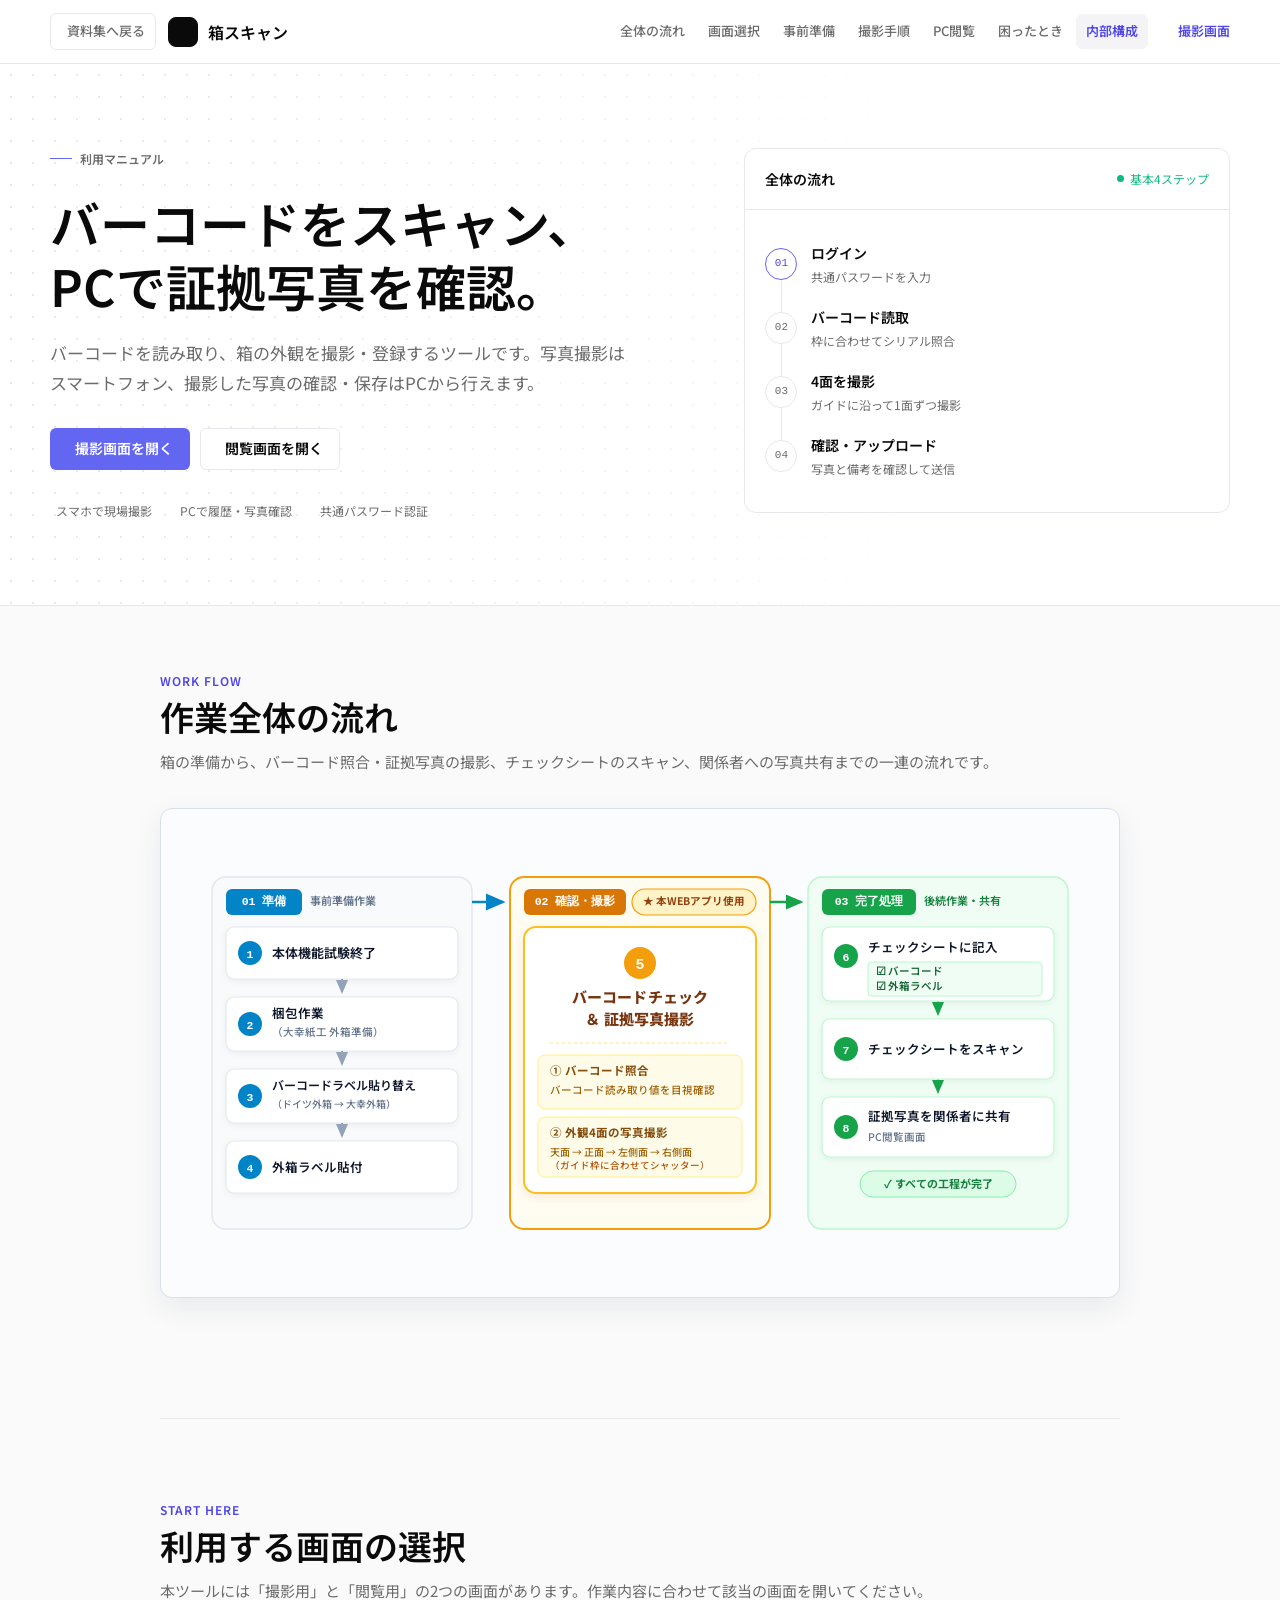
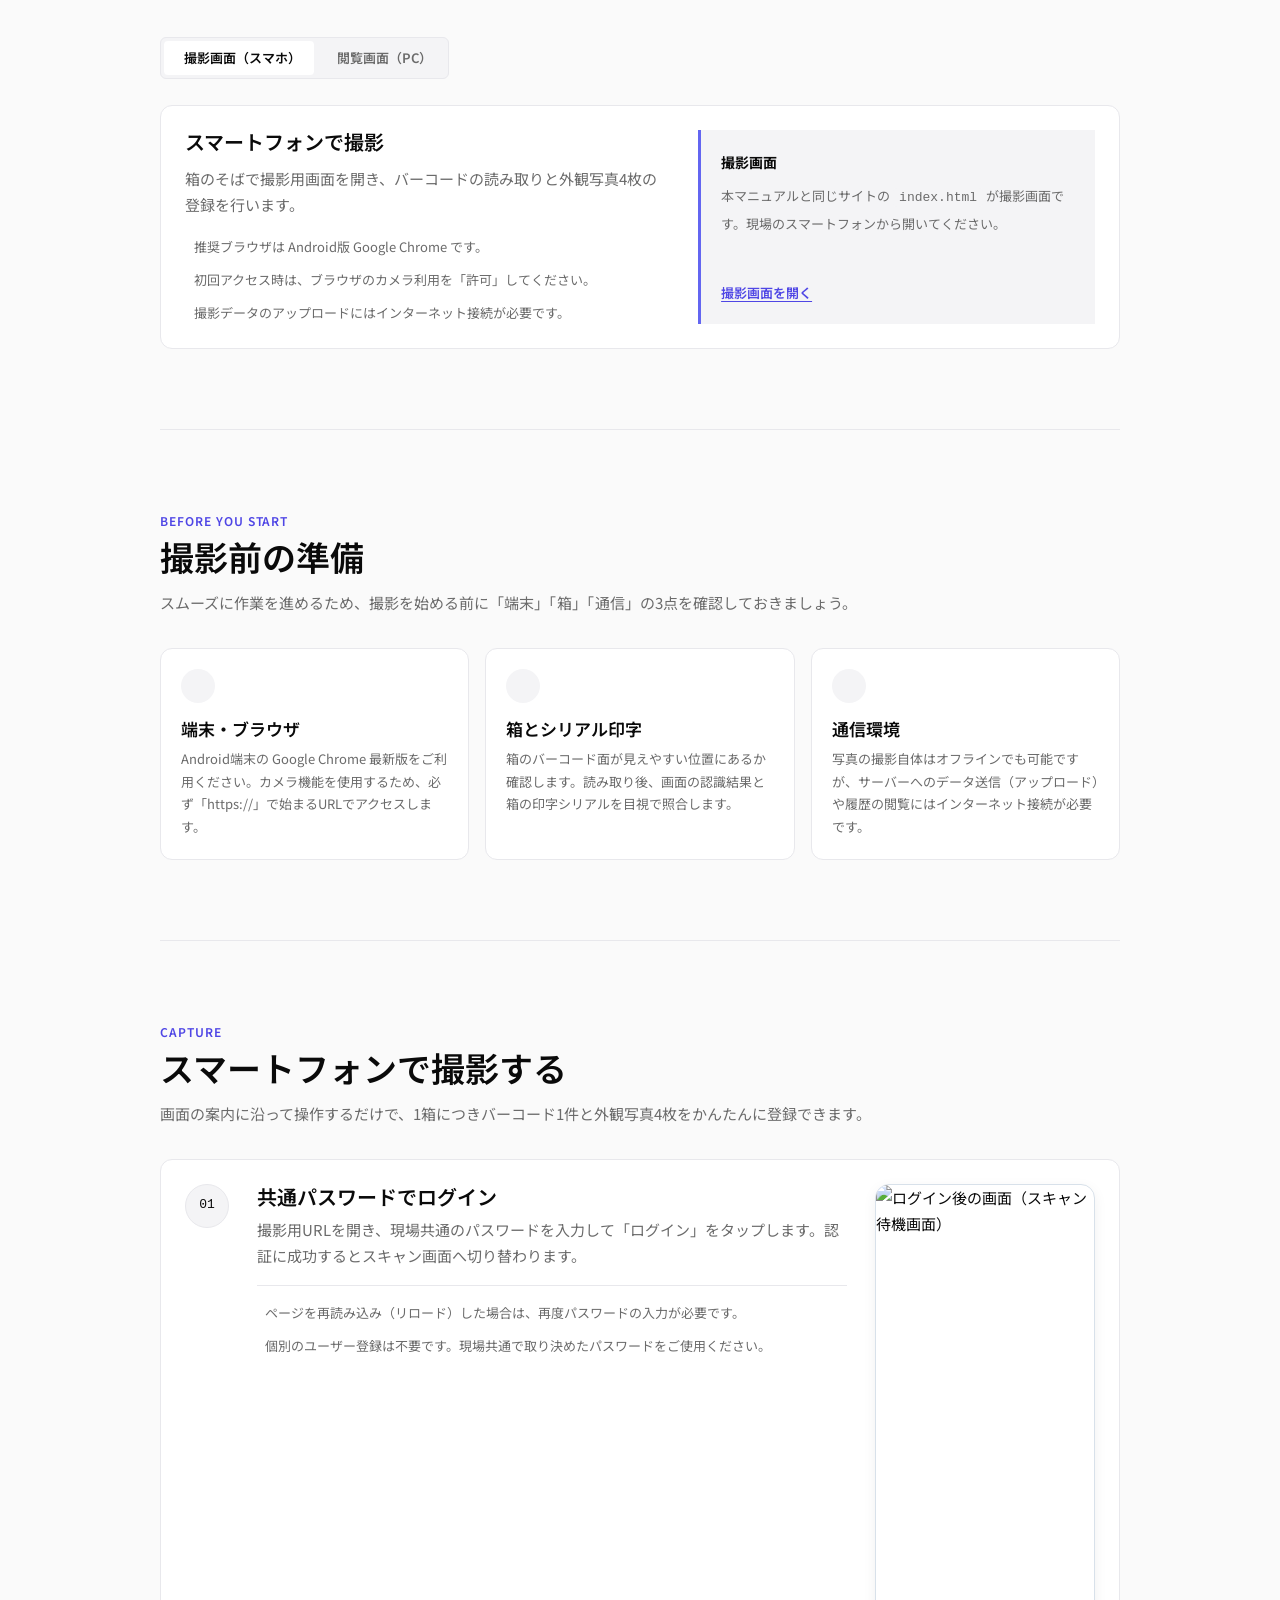
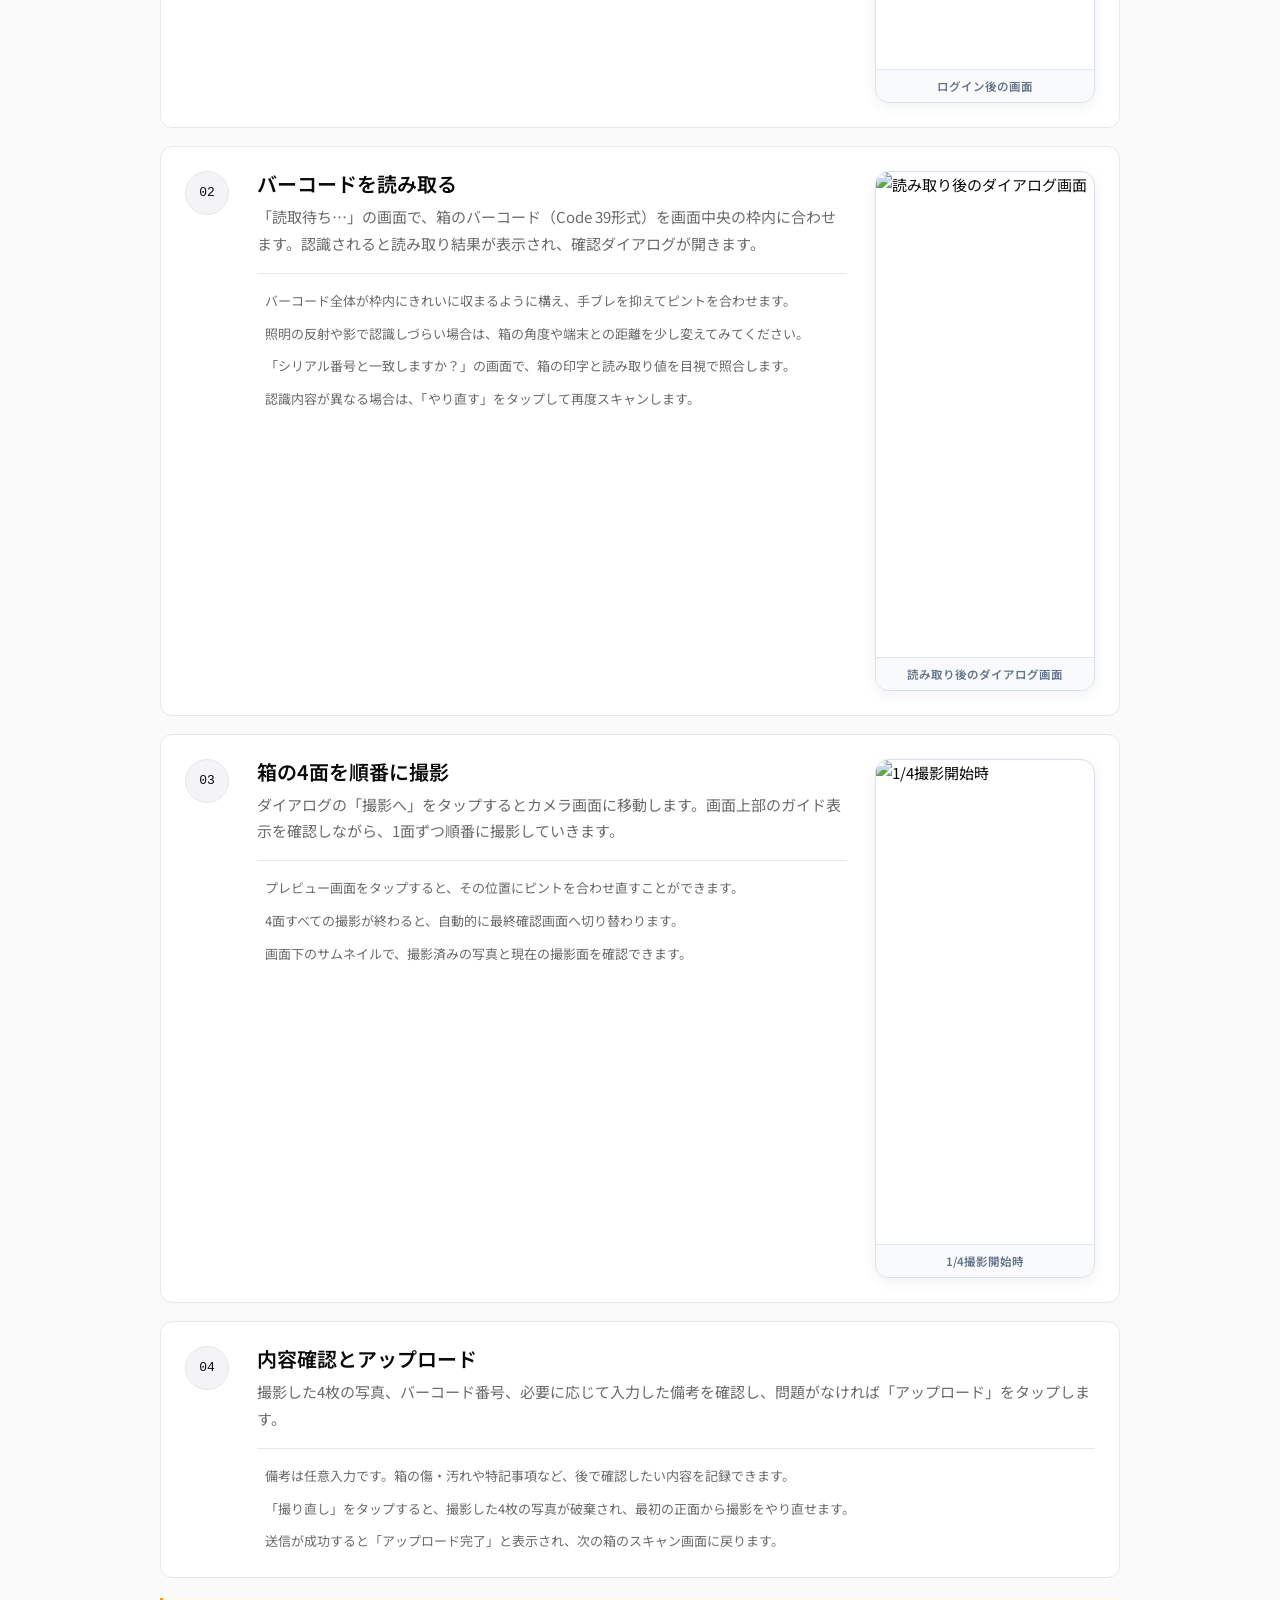
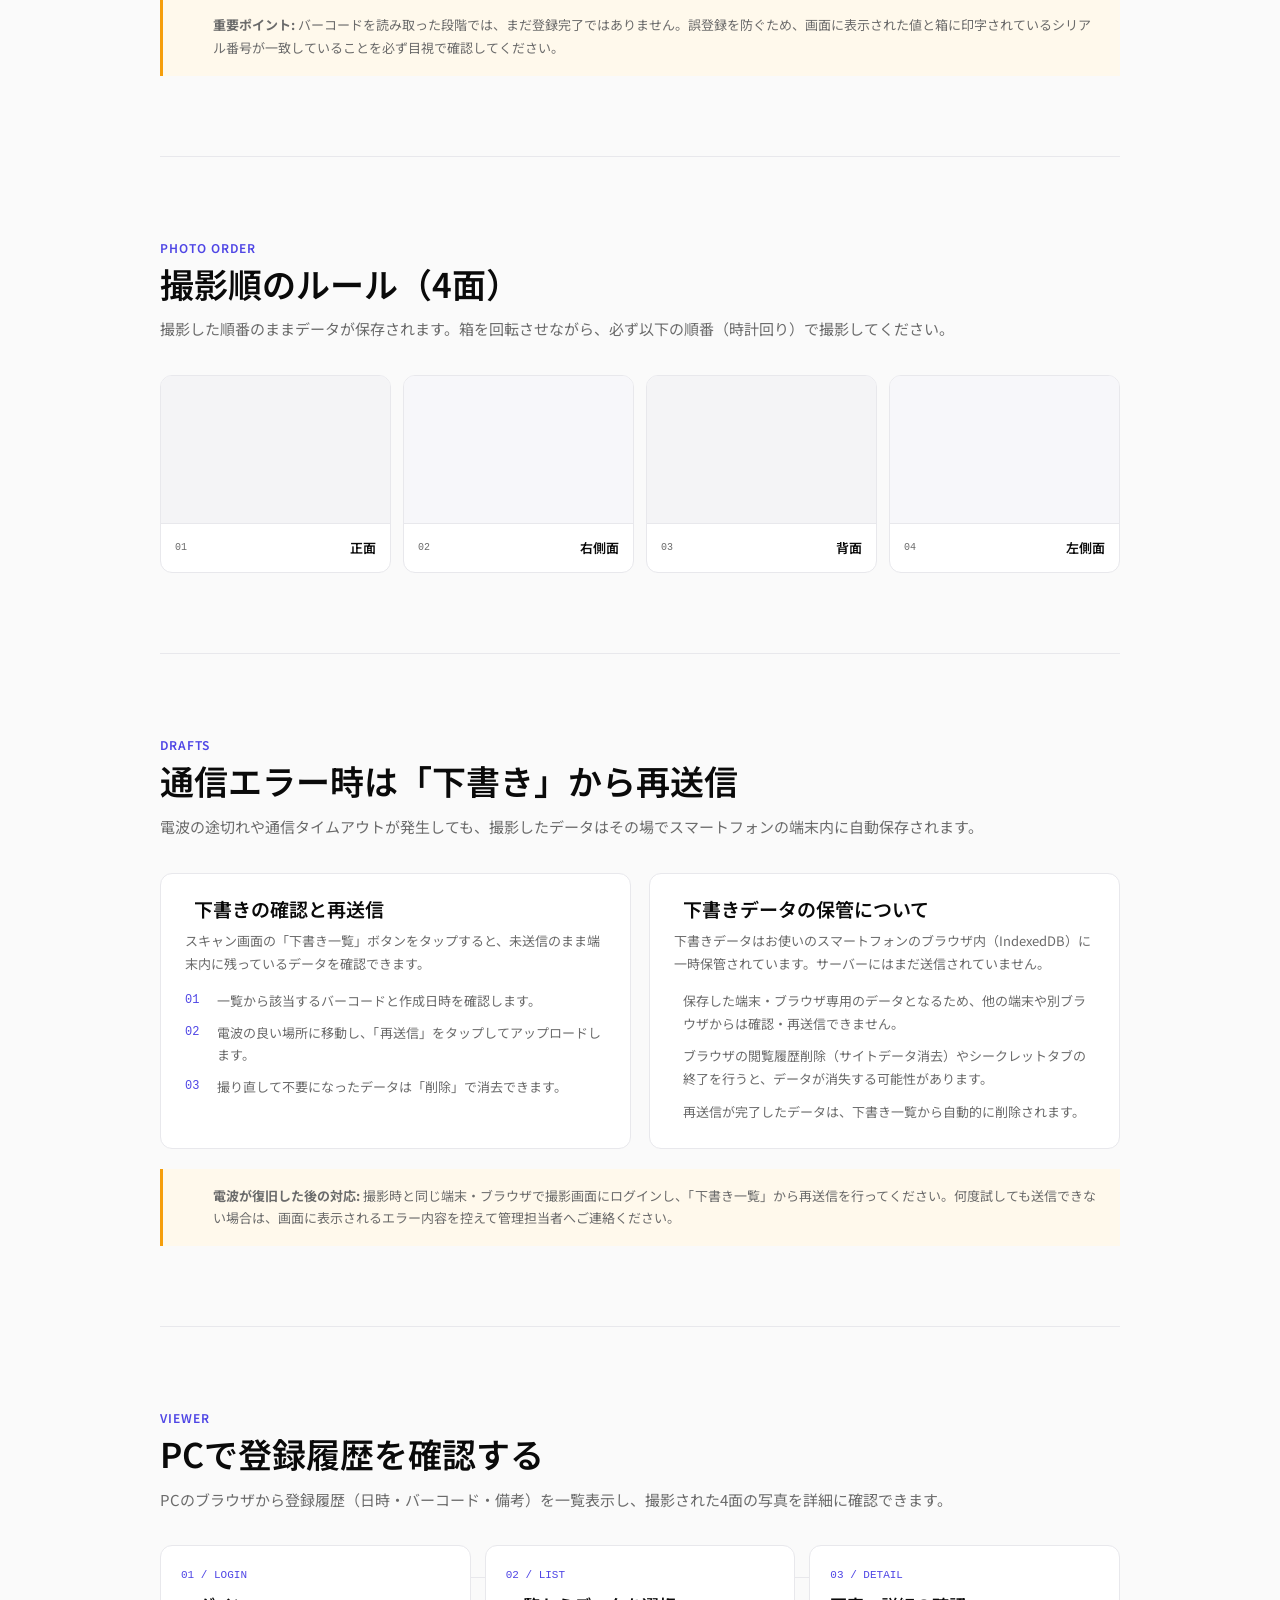
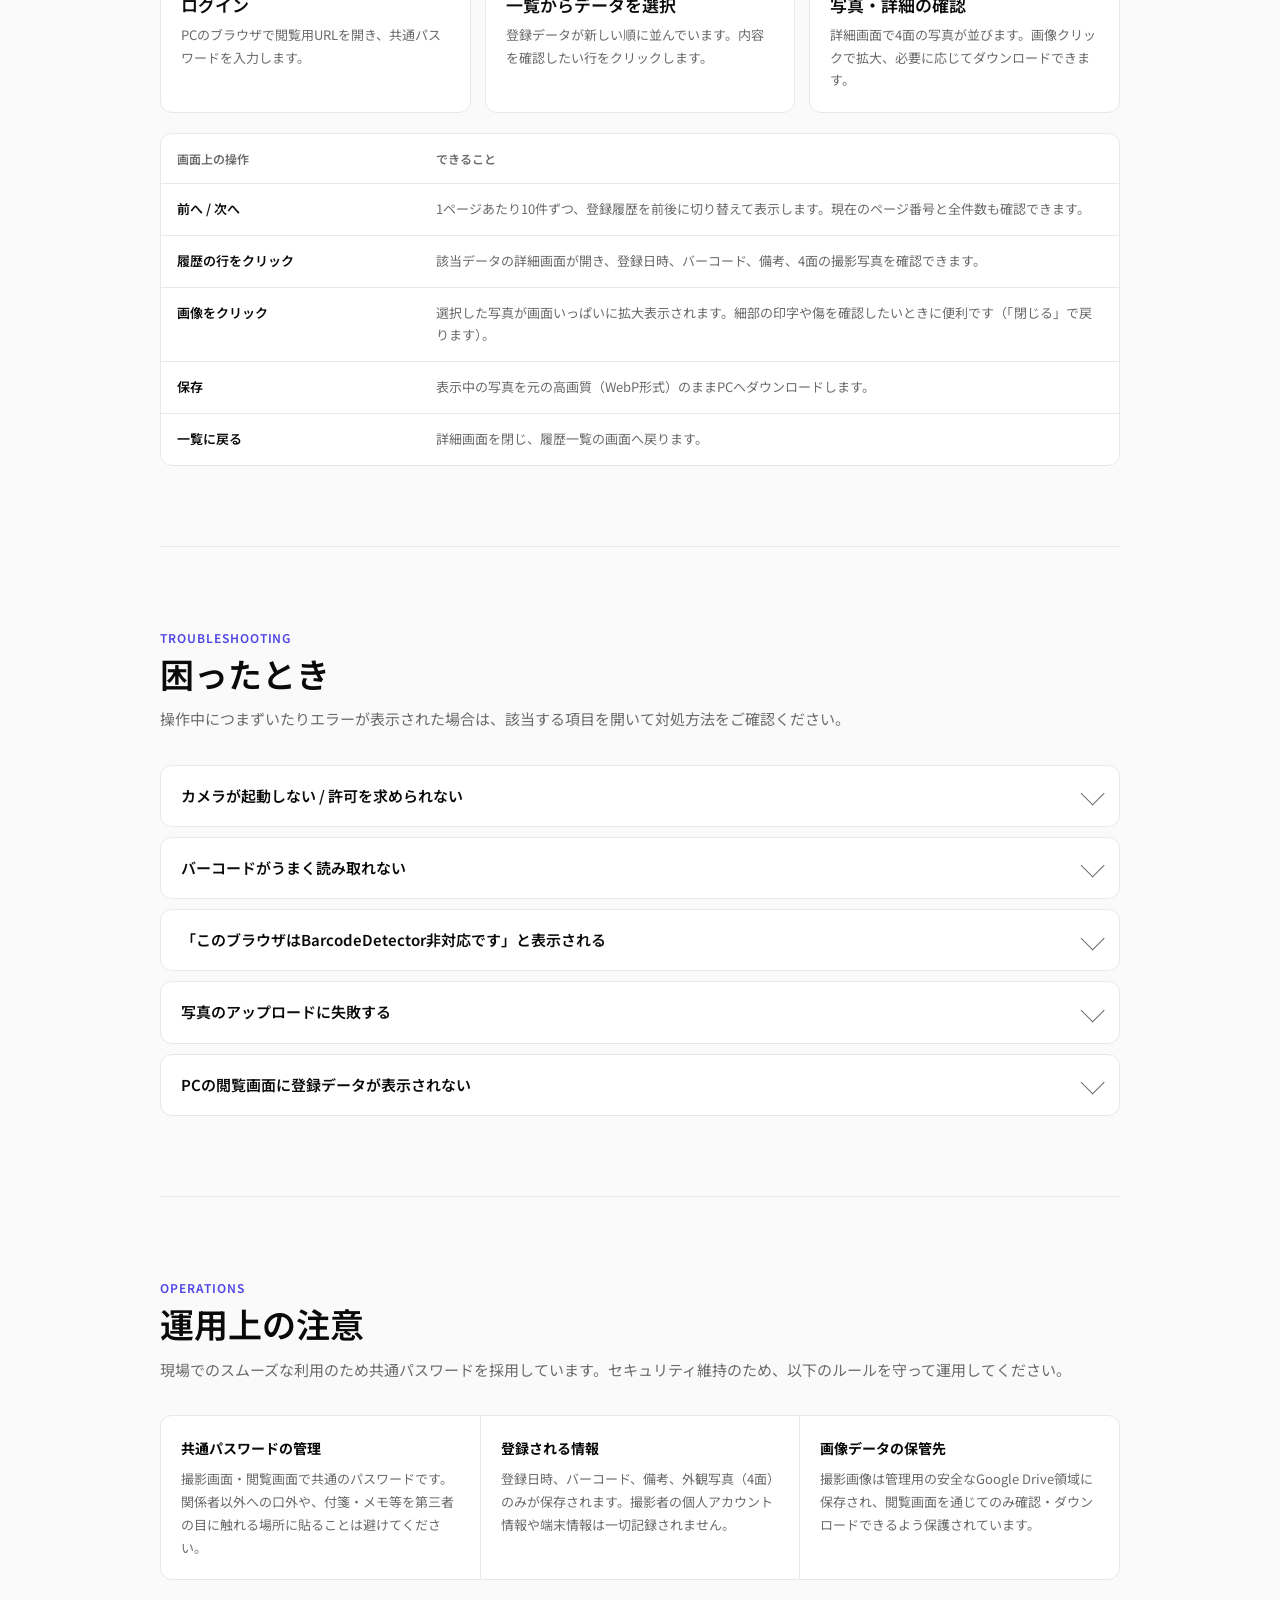
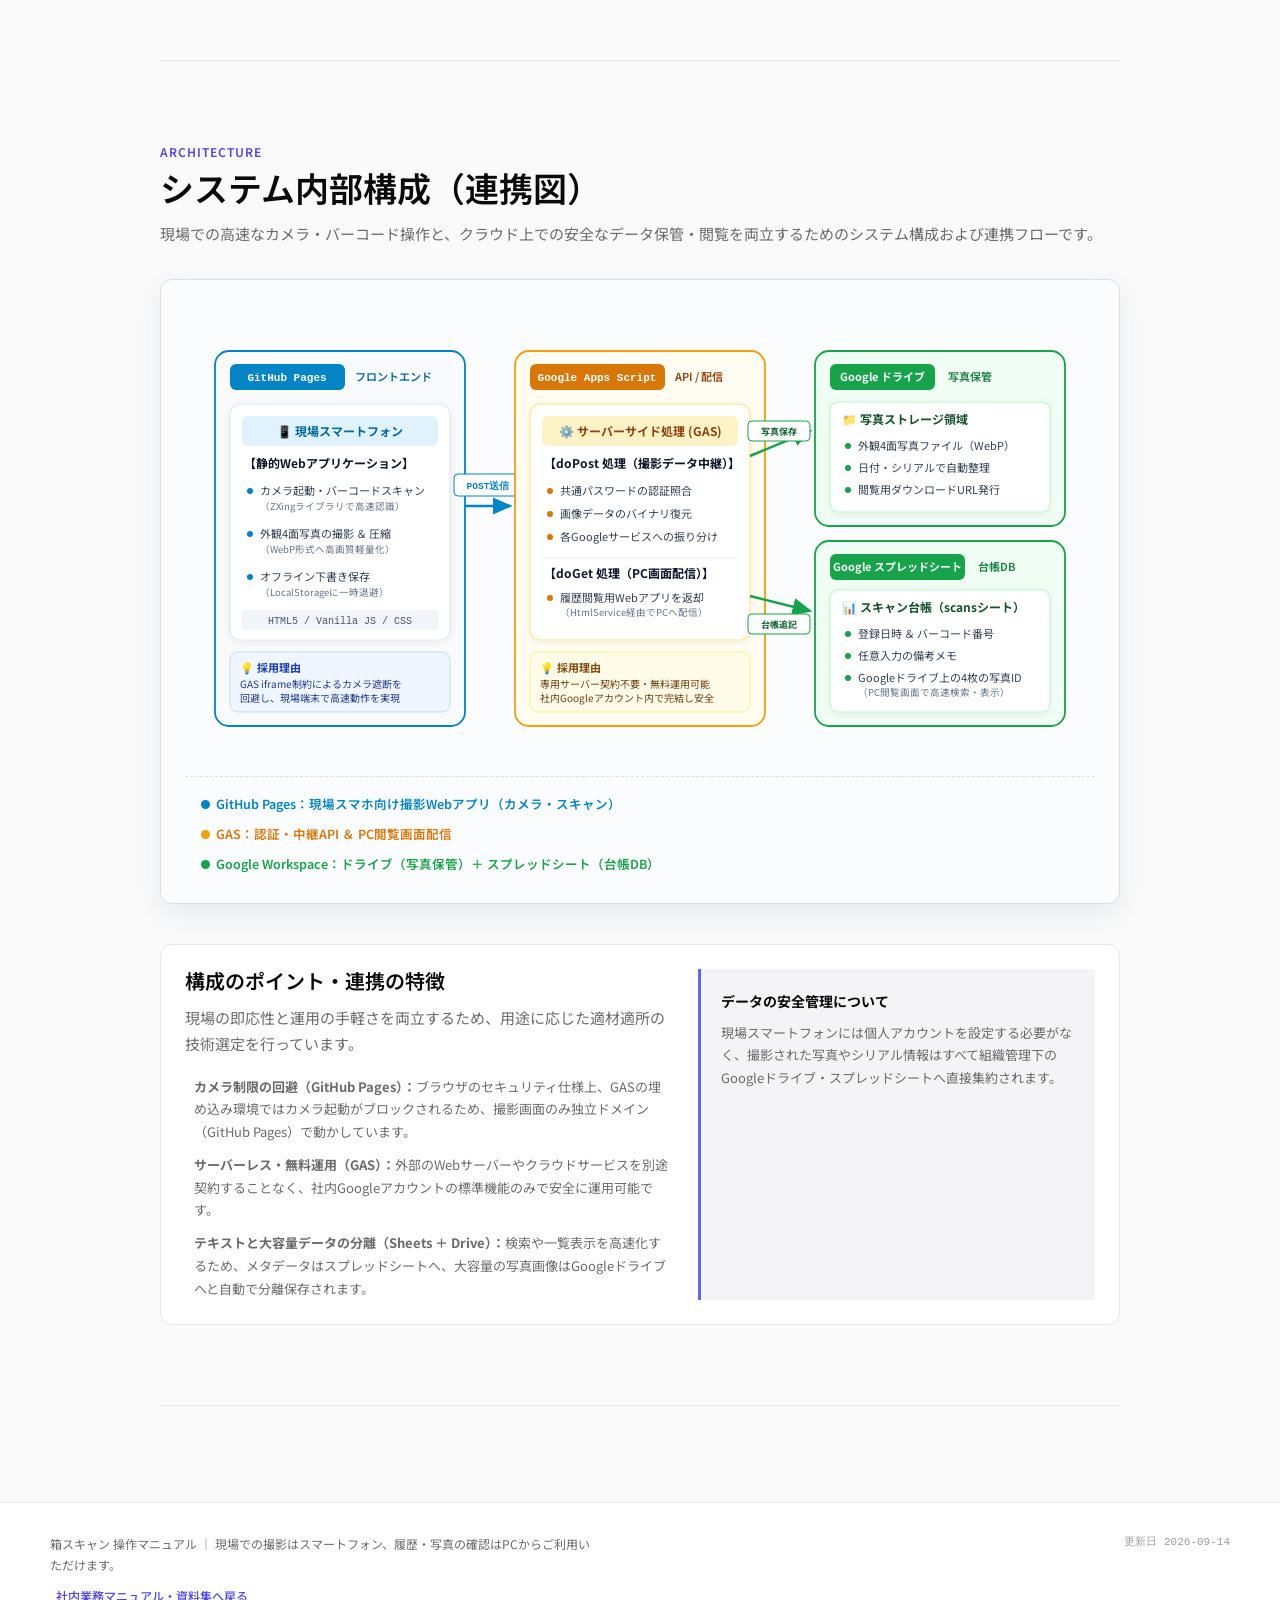
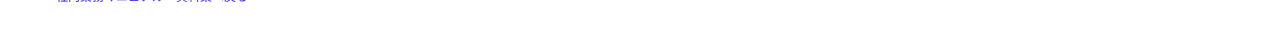
==== commit ca775bc2: "feat: add favicon and update HTML files to include icon link" ====
--- a/doc/manual.html
+++ b/doc/manual.html
@@ -6,6 +6,7 @@
   <meta name="viewport" content="width=device-width, initial-scale=1">
   <meta name="color-scheme" content="light">
   <meta name="description" content="「箱スキャン」の操作マニュアルです。バーコードの読み取りから外観4面の撮影、通信エラー時の下書き再送信、PCでの履歴・写真閲覧手順まで分かりやすく解説します。">
+  <link rel="icon" href="data:image/svg+xml,<svg xmlns='http://www.w3.org/2000/svg' viewBox='0 0 32 32'><rect width='32' height='32' rx='7' fill='%236366F1'/><path d='M16 7L7 12V22L16 27L25 22V12L16 7Z' stroke='white' stroke-width='2' fill='none' stroke-linejoin='round'/><path d='M16 16.5V27M16 16.5L7 12M16 16.5L25 12' stroke='white' stroke-width='1.8' stroke-linejoin='round'/><line x1='5' y1='17' x2='27' y2='17' stroke='%23EF4444' stroke-width='2' stroke-linecap='round'/></svg>">
   <title>箱スキャン | 操作マニュアル</title>
   <link rel="preconnect" href="https://fonts.googleapis.com">
   <link rel="preconnect" href="https://fonts.gstatic.com" crossorigin>
@@ -872,7 +873,7 @@
 
     .step-detail {
       display: grid;
-      grid-template-columns: repeat(2, minmax(0, 1fr));
+      grid-template-columns: 1fr;
       gap: 10px 24px;
       margin: 16px 0 0;
       padding: 16px 0 0;
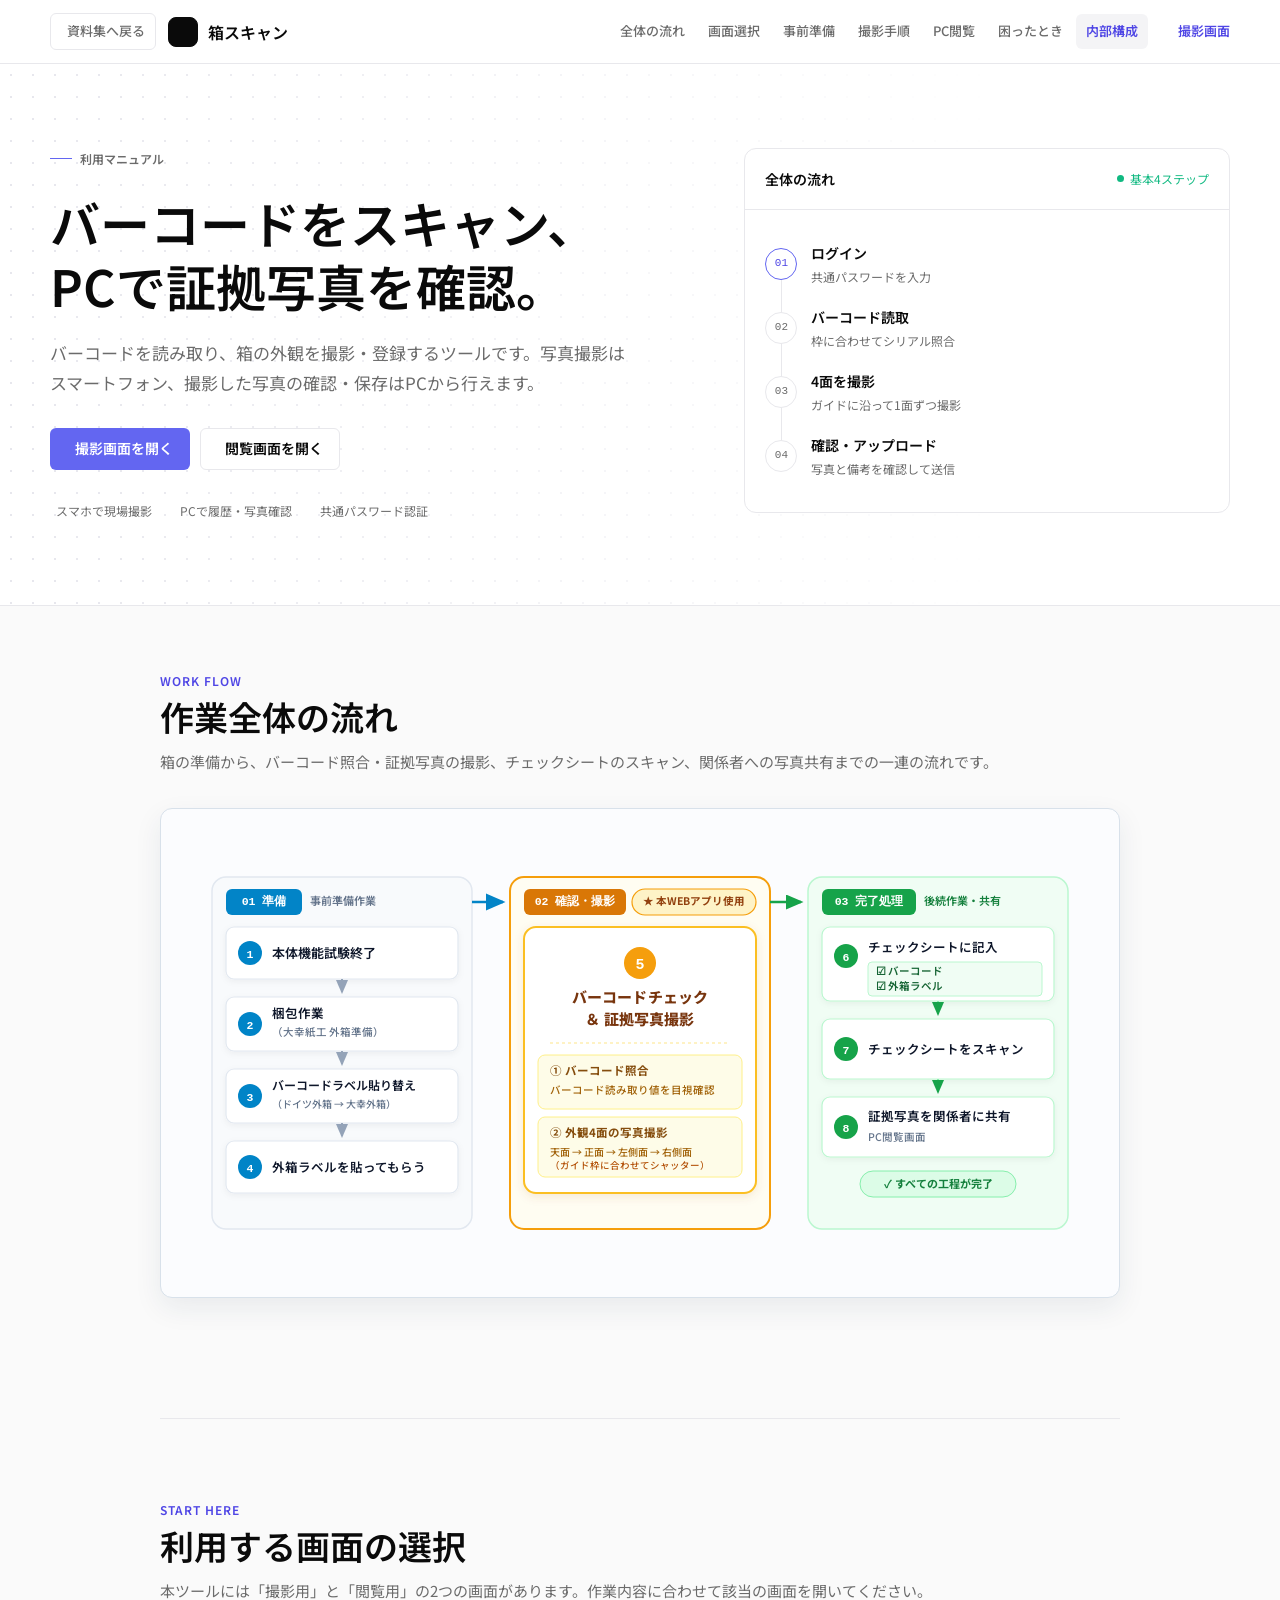
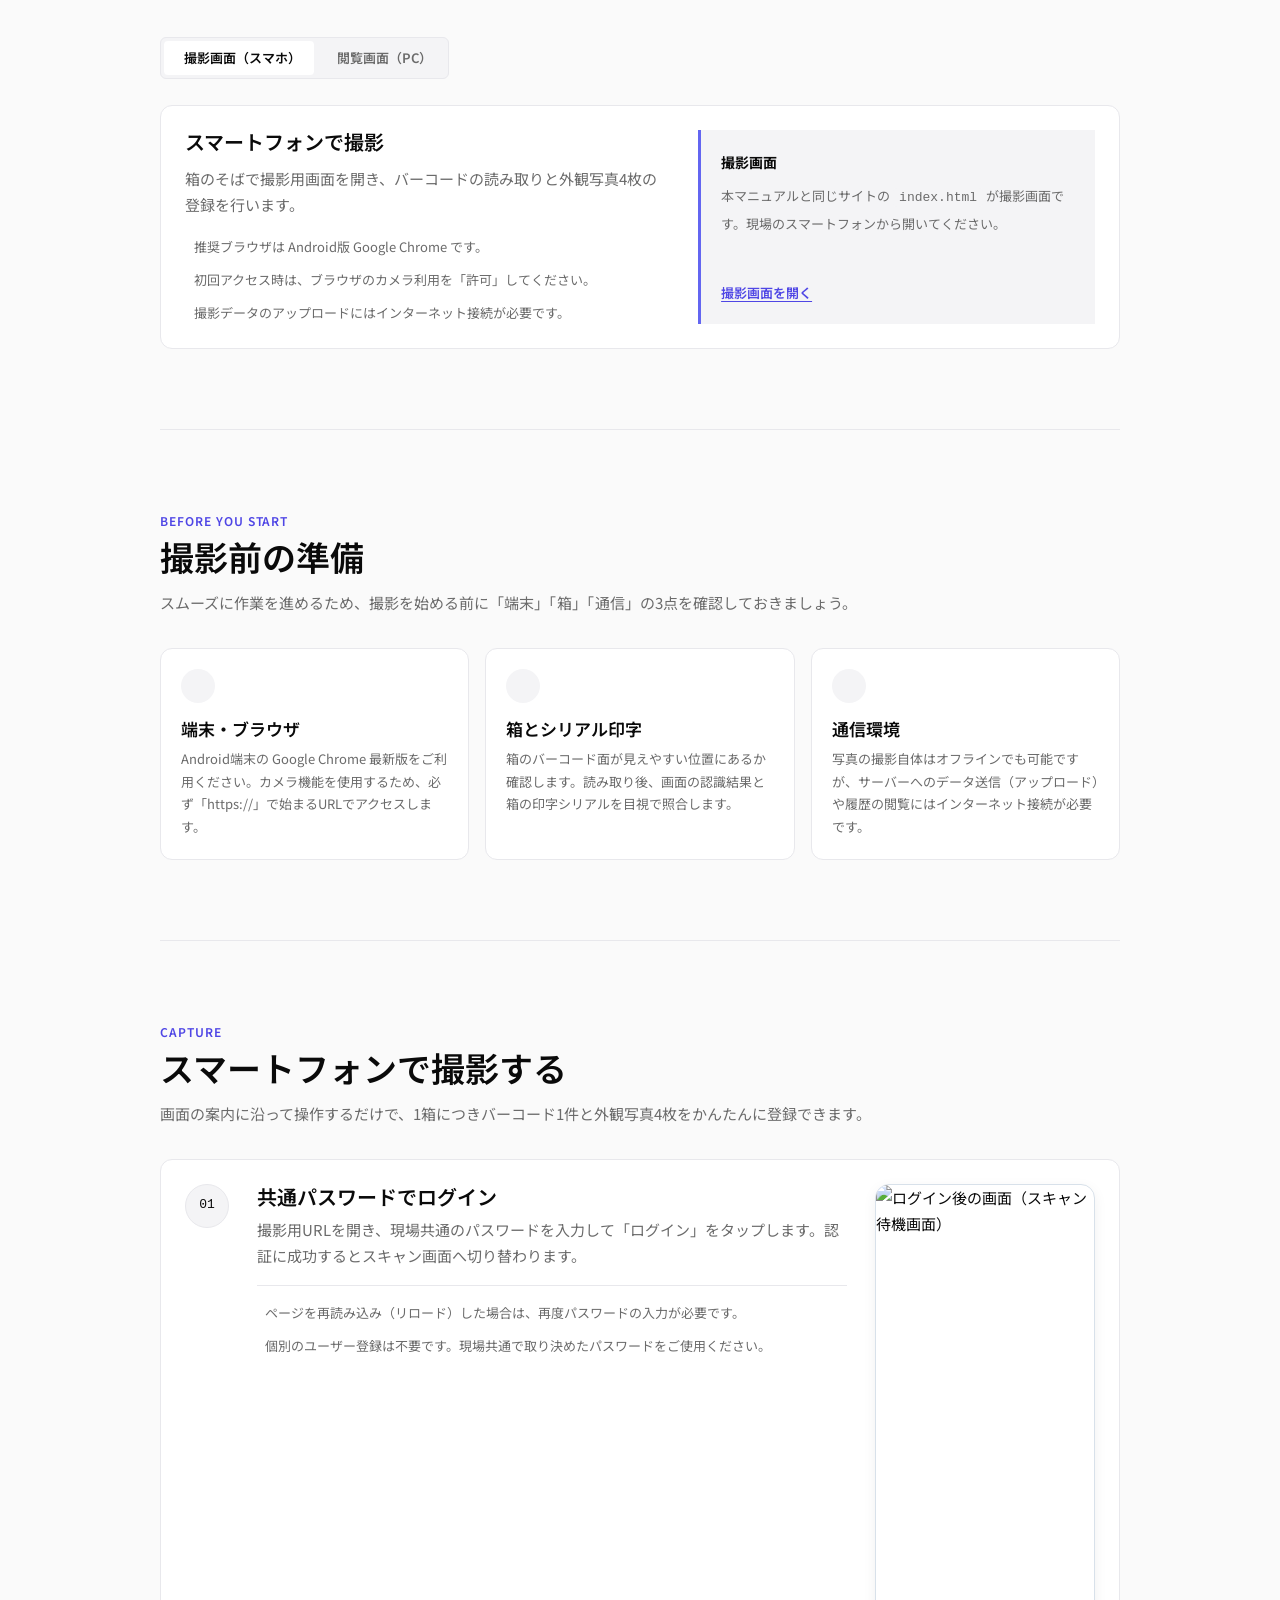
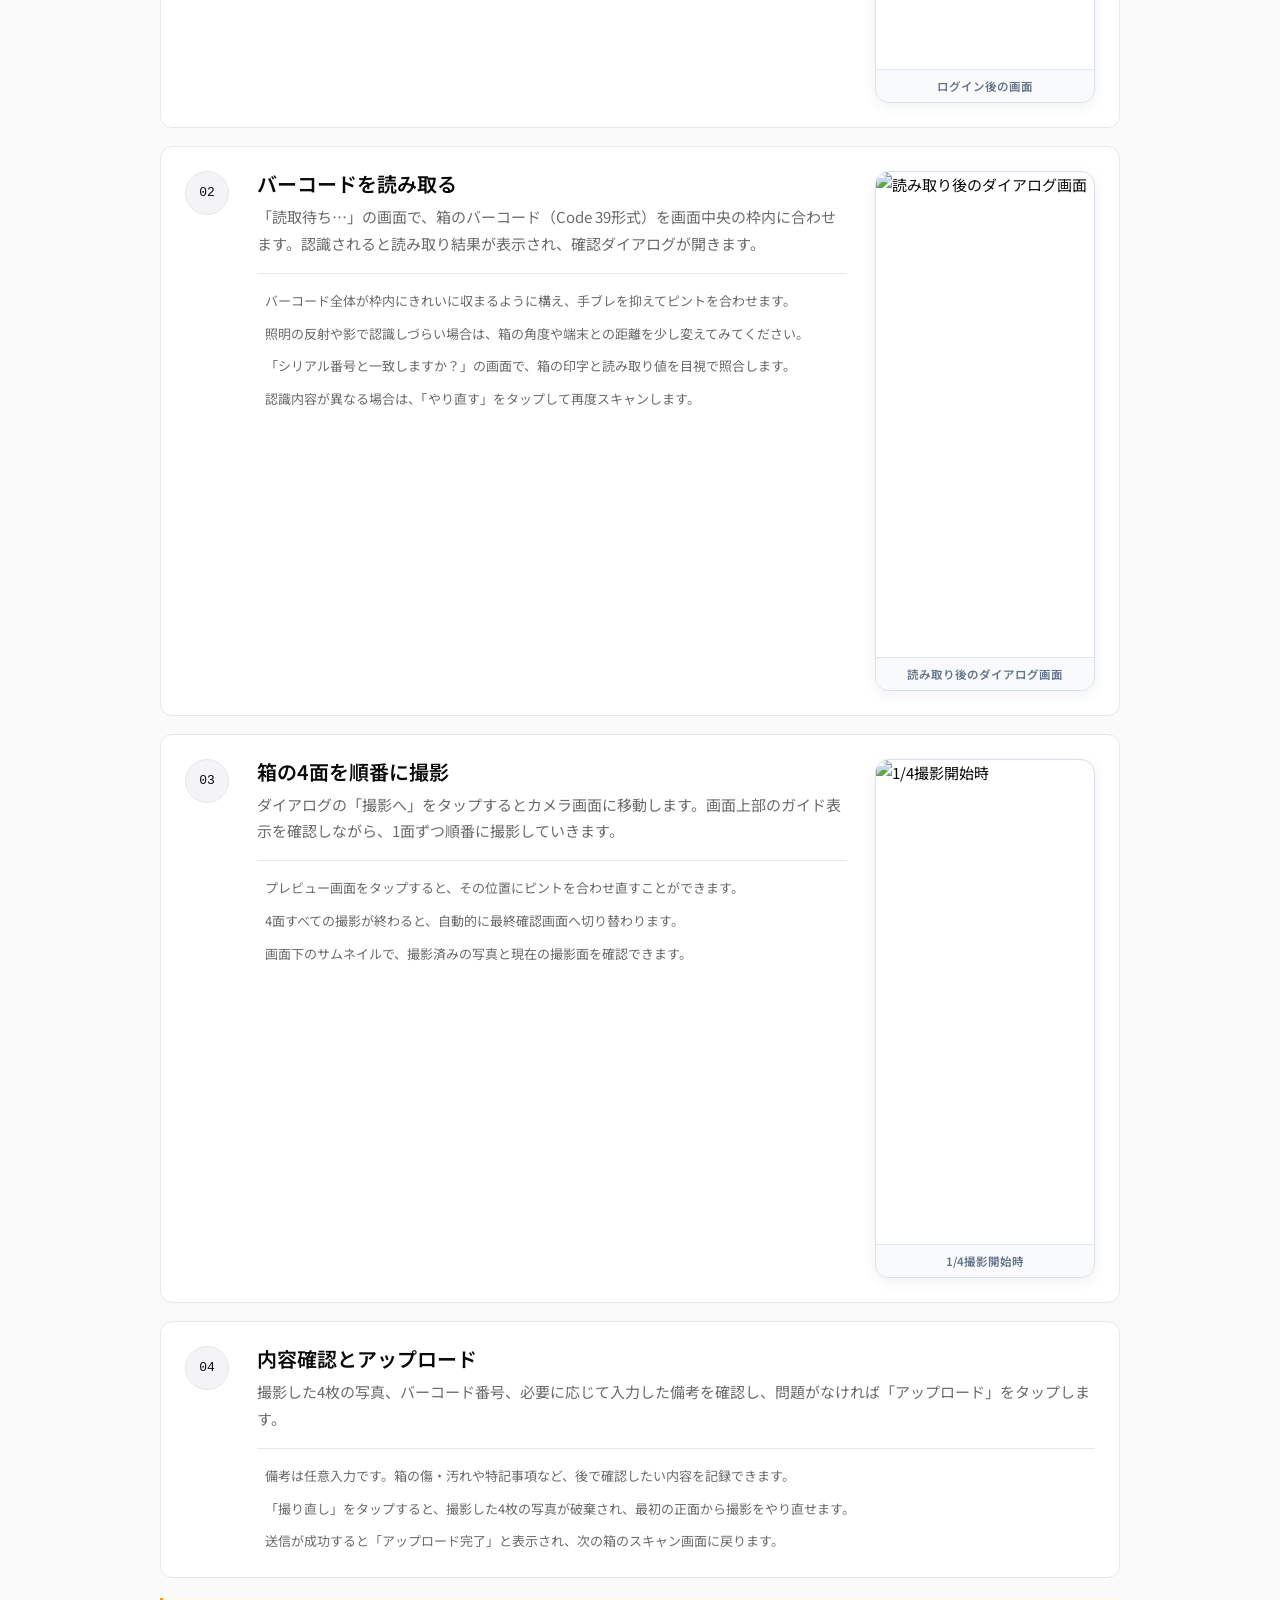
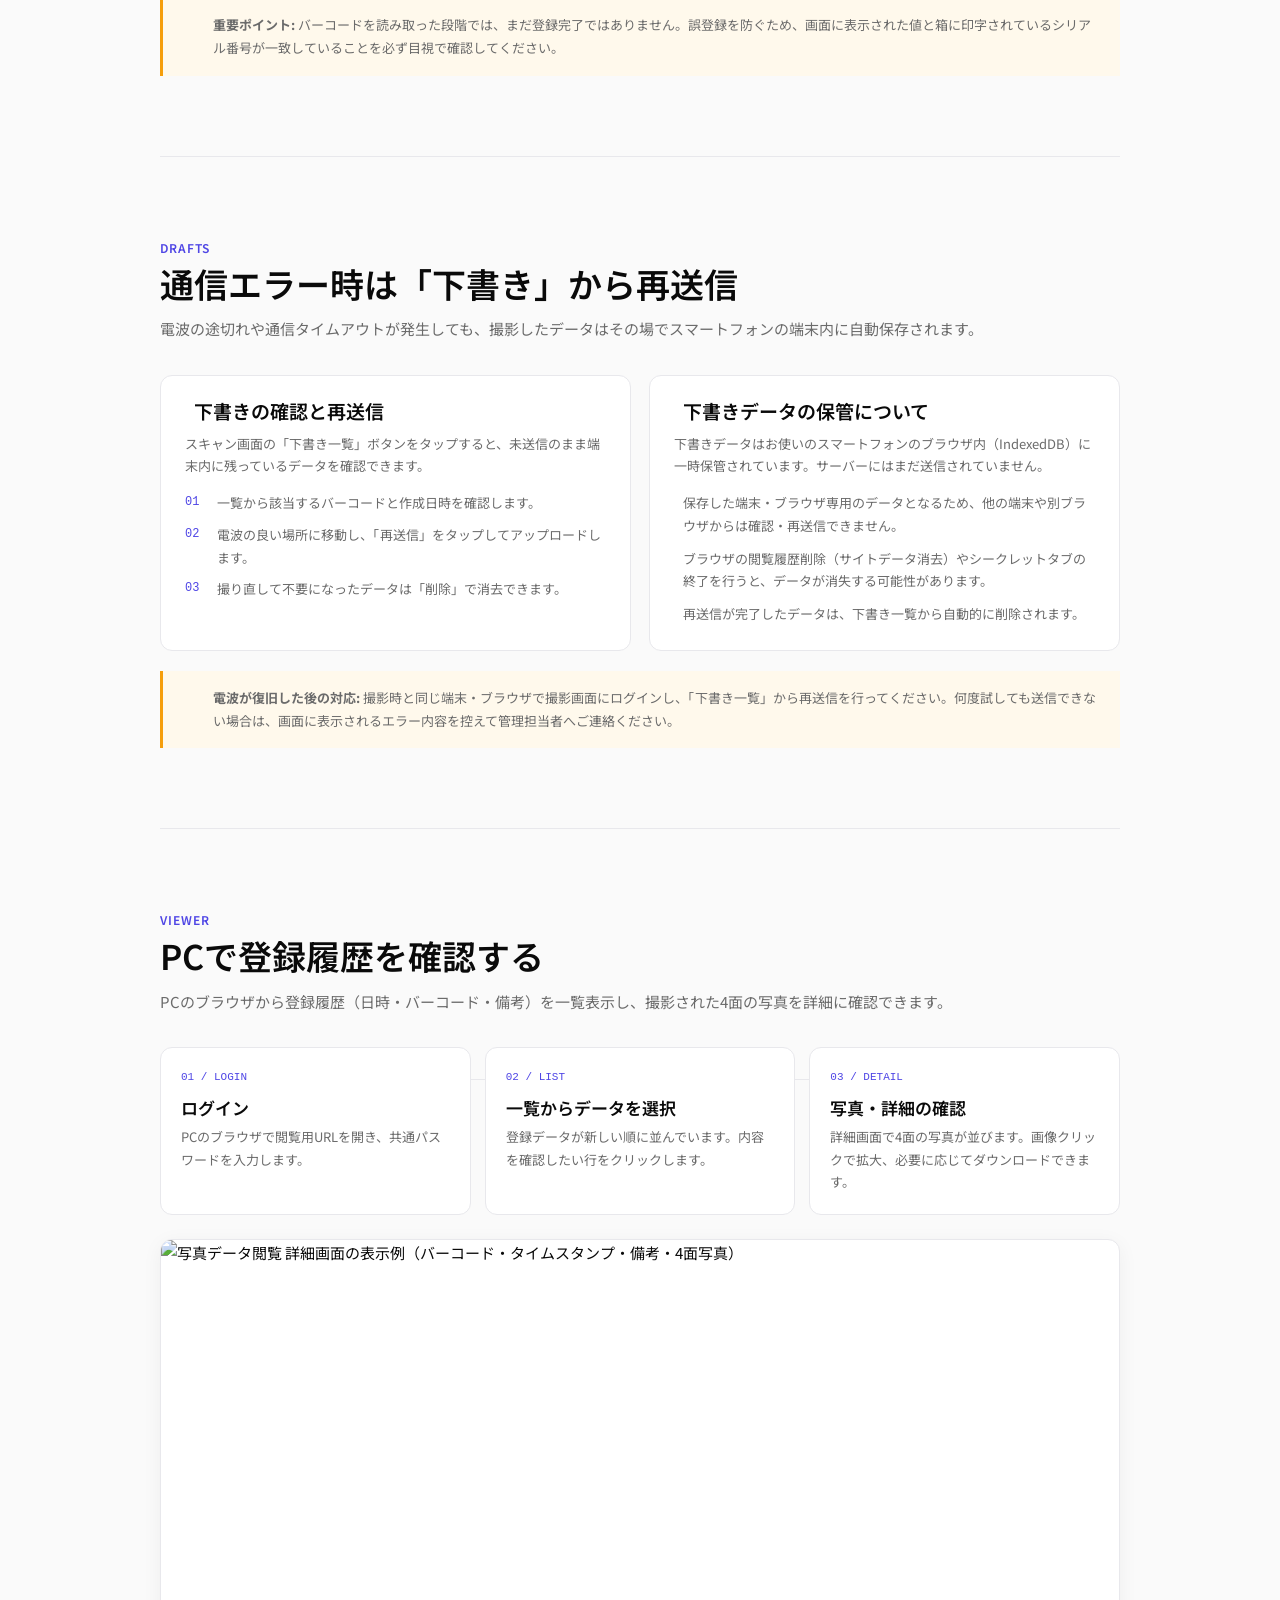
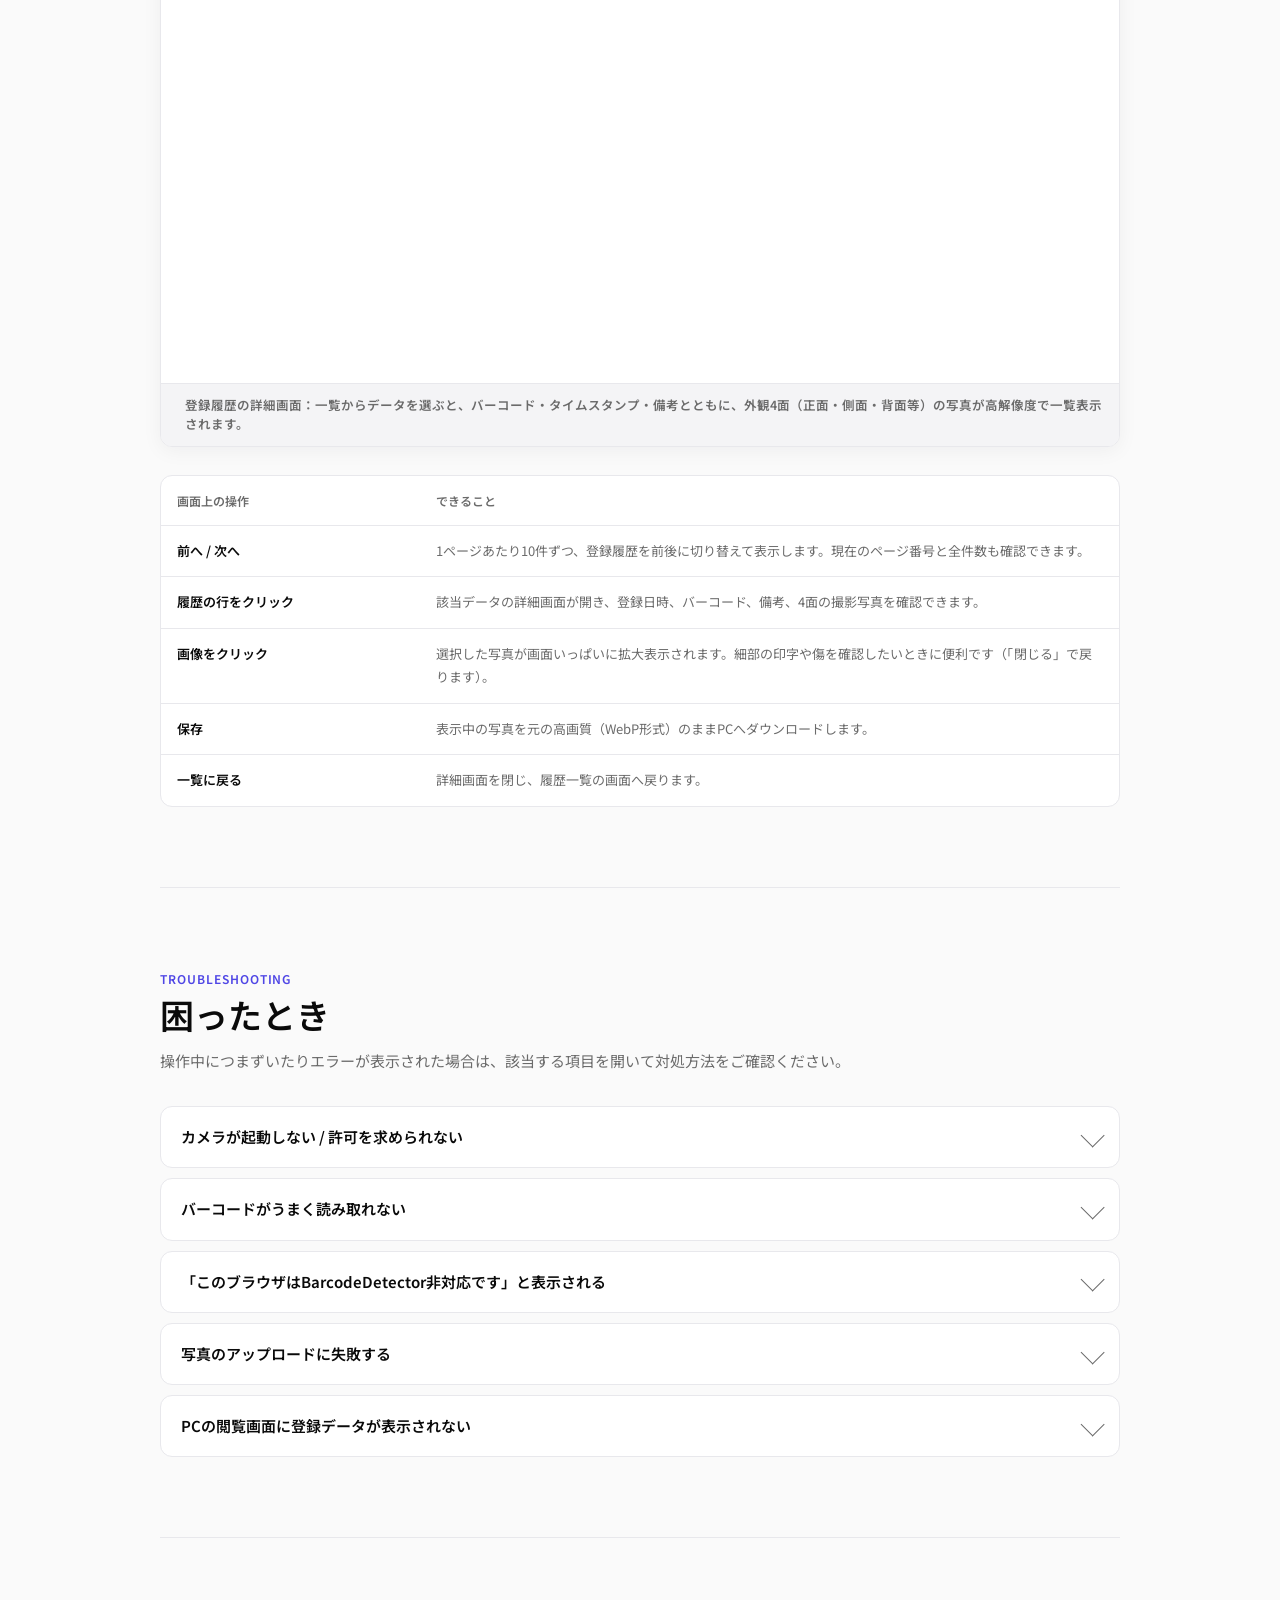
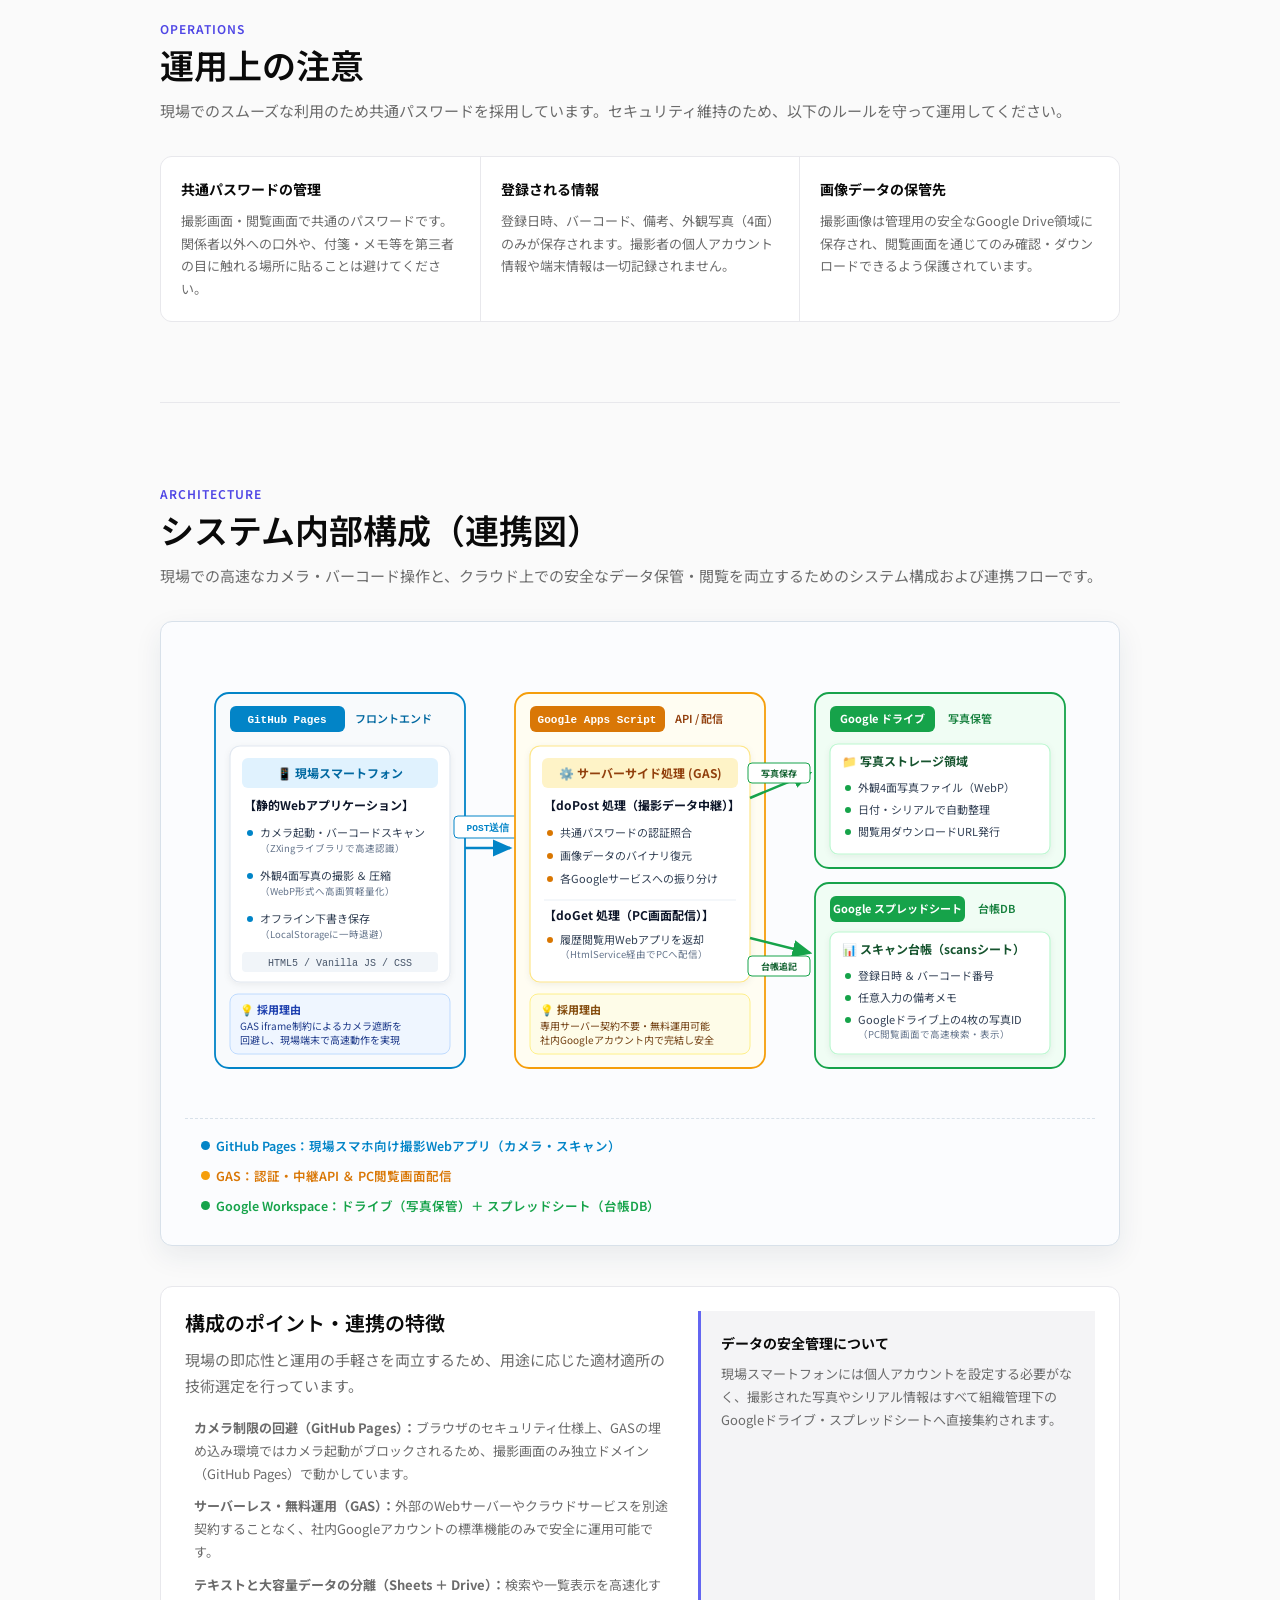
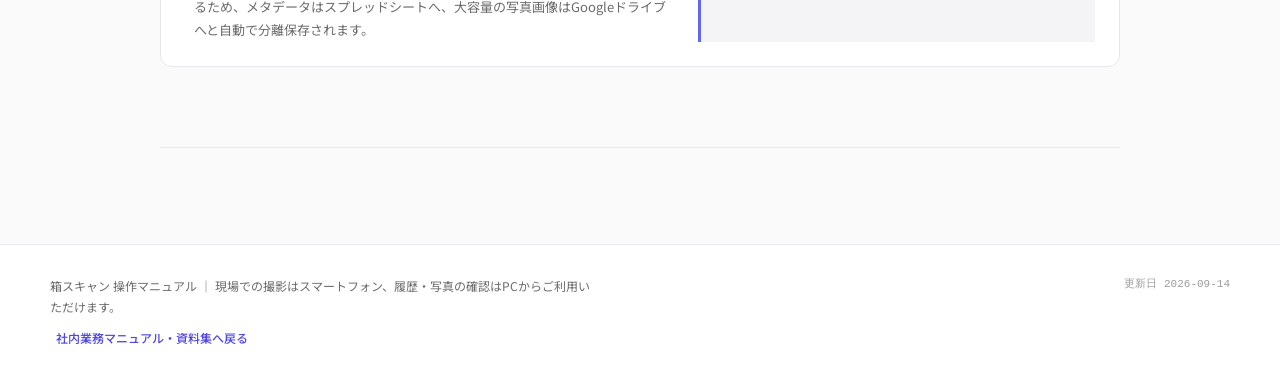
==== commit bcb46cdd: "docs: add manual.html documentation" ====
--- a/doc/manual.html
+++ b/doc/manual.html
@@ -6,7 +6,8 @@
   <meta name="viewport" content="width=device-width, initial-scale=1">
   <meta name="color-scheme" content="light">
   <meta name="description" content="「箱スキャン」の操作マニュアルです。バーコードの読み取りから外観4面の撮影、通信エラー時の下書き再送信、PCでの履歴・写真閲覧手順まで分かりやすく解説します。">
-  <link rel="icon" href="data:image/svg+xml,<svg xmlns='http://www.w3.org/2000/svg' viewBox='0 0 32 32'><rect width='32' height='32' rx='7' fill='%236366F1'/><path d='M16 7L7 12V22L16 27L25 22V12L16 7Z' stroke='white' stroke-width='2' fill='none' stroke-linejoin='round'/><path d='M16 16.5V27M16 16.5L7 12M16 16.5L25 12' stroke='white' stroke-width='1.8' stroke-linejoin='round'/><line x1='5' y1='17' x2='27' y2='17' stroke='%23EF4444' stroke-width='2' stroke-linecap='round'/></svg>">
+  <link rel="icon"
+    href="data:image/svg+xml,<svg xmlns='http://www.w3.org/2000/svg' viewBox='0 0 32 32'><rect width='32' height='32' rx='7' fill='%236366F1'/><path d='M16 7L7 12V22L16 27L25 22V12L16 7Z' stroke='white' stroke-width='2' fill='none' stroke-linejoin='round'/><path d='M16 16.5V27M16 16.5L7 12M16 16.5L25 12' stroke='white' stroke-width='1.8' stroke-linejoin='round'/><line x1='5' y1='17' x2='27' y2='17' stroke='%23EF4444' stroke-width='2' stroke-linecap='round'/></svg>">
   <title>箱スキャン | 操作マニュアル</title>
   <link rel="preconnect" href="https://fonts.googleapis.com">
   <link rel="preconnect" href="https://fonts.gstatic.com" crossorigin>
@@ -929,56 +930,6 @@
       font-size: 13px;
     }
 
-    .face-grid {
-      display: grid;
-      grid-template-columns: repeat(4, minmax(0, 1fr));
-      gap: 12px;
-    }
-
-    .face-card {
-      overflow: hidden;
-      border: 1px solid var(--border);
-      border-radius: var(--card-radius, 12px);
-      background: var(--surface);
-    }
-
-    .face-visual {
-      display: grid;
-      min-height: 148px;
-      place-items: center;
-      border-bottom: 1px solid var(--border);
-      background: var(--surface-alt);
-      color: var(--neutral);
-    }
-
-    .face-visual svg {
-      width: 36px;
-      height: 36px;
-      stroke-width: 1.25;
-    }
-
-    .face-card:nth-child(2) .face-visual,
-    .face-card:nth-child(4) .face-visual {
-      background: #F7F7FA;
-    }
-
-    .face-label {
-      display: flex;
-      align-items: center;
-      justify-content: space-between;
-      gap: 8px;
-      padding: 13px 14px;
-      font-size: 13px;
-      font-weight: 600;
-    }
-
-    .face-label span {
-      color: var(--text-secondary);
-      font-family: var(--font-code);
-      font-size: 10px;
-      font-weight: 400;
-    }
-
     .draft-layout {
       display: grid;
       grid-template-columns: 1fr 1fr;
@@ -1086,6 +1037,41 @@
       margin: 0;
       color: var(--text-secondary);
       font-size: 13px;
+    }
+
+    .viewer-screenshot-figure {
+      margin: 24px 0 28px;
+      border: 1px solid var(--border);
+      border-radius: var(--card-radius, 12px);
+      overflow: hidden;
+      background: var(--surface);
+      box-shadow: 0 4px 20px rgba(15, 23, 42, 0.05);
+    }
+
+    .viewer-screenshot-figure img {
+      display: block;
+      width: 100%;
+      height: auto;
+    }
+
+    .viewer-screenshot-figure figcaption {
+      display: flex;
+      align-items: center;
+      gap: 8px;
+      padding: 12px 16px;
+      background: var(--surface-alt);
+      border-top: 1px solid var(--border);
+      font-size: 12.5px;
+      font-weight: 600;
+      color: var(--text-secondary);
+      line-height: 1.5;
+    }
+
+    .viewer-screenshot-figure figcaption svg {
+      width: 16px;
+      height: 16px;
+      color: var(--primary);
+      flex-shrink: 0;
     }
 
     .data-table-wrap {
@@ -1379,14 +1365,6 @@
 
       .viewer-step:last-child::after {
         display: none;
-      }
-
-      .face-grid {
-        grid-template-columns: repeat(2, 1fr);
-      }
-
-      .face-visual {
-        min-height: 120px;
       }
 
       .step-item {
@@ -1520,7 +1498,8 @@
         <a href="#architecture">内部構成</a>
       </nav>
       <div class="header-actions">
-        <a class="header-link" target="_blank" rel="noreferrer" href="https://astu-wo.github.io/box-scan-capture/" title="撮影画面を開く">
+        <a class="header-link" target="_blank" rel="noreferrer" href="https://astu-wo.github.io/box-scan-capture/"
+          title="撮影画面を開く">
           <i data-lucide="camera" aria-hidden="true"></i>
           <span>撮影画面</span>
         </a>
@@ -1688,7 +1667,7 @@
                   <circle cx="50" cy="302" r="12" fill="#0284c7" />
                   <text x="50" y="306.5" class="wf-mono" font-weight="700" font-size="11.5" fill="#ffffff"
                     text-anchor="middle">4</text>
-                  <text x="72" y="307" font-weight="600" font-size="12.5" fill="#0f172a">外箱ラベル貼付</text>
+                  <text x="72" y="307" font-weight="600" font-size="12.5" fill="#0f172a">外箱ラベルを貼ってもらう</text>
                 </g>
 
                 <line x1="272" y1="37" x2="303" y2="37" stroke="#0284c7" stroke-width="2.5"
@@ -1946,7 +1925,7 @@
                   <p>「読取待ち…」の画面で、箱のバーコード（Code 39形式）を画面中央の枠内に合わせます。認識されると読み取り結果が表示され、確認ダイアログが開きます。</p>
                   <ul class="step-detail">
                     <li><i data-lucide="scan-line"
-                      aria-hidden="true"></i><span>バーコード全体が枠内にきれいに収まるように構え、手ブレを抑えてピントを合わせます。</span></li>
+                        aria-hidden="true"></i><span>バーコード全体が枠内にきれいに収まるように構え、手ブレを抑えてピントを合わせます。</span></li>
                     <li><i data-lucide="sun-medium"
                         aria-hidden="true"></i><span>照明の反射や影で認識しづらい場合は、箱の角度や端末との距離を少し変えてみてください。</span></li>
                     <li><i data-lucide="badge-check"
@@ -1997,7 +1976,7 @@
                     <li><i data-lucide="file-pen-line"
                         aria-hidden="true"></i><span>備考は任意入力です。箱の傷・汚れや特記事項など、後で確認したい内容を記録できます。</span></li>
                     <li><i data-lucide="rotate-ccw"
-                      aria-hidden="true"></i><span>「撮り直し」をタップすると、撮影した4枚の写真が破棄され、最初の正面から撮影をやり直せます。</span></li>
+                        aria-hidden="true"></i><span>「撮り直し」をタップすると、撮影した4枚の写真が破棄され、最初の正面から撮影をやり直せます。</span></li>
                     <li><i data-lucide="check-circle-2"
                         aria-hidden="true"></i><span>送信が成功すると「アップロード完了」と表示され、次の箱のスキャン画面に戻ります。</span></li>
                   </ul>
@@ -2010,34 +1989,6 @@
             <i data-lucide="triangle-alert" aria-hidden="true"></i>
             <p><strong>重要ポイント:</strong>
               バーコードを読み取った段階では、まだ登録完了ではありません。誤登録を防ぐため、画面に表示された値と箱に印字されているシリアル番号が一致していることを必ず目視で確認してください。</p>
-          </div>
-        </section>
-
-        <section class="manual-section" id="photo-order" aria-labelledby="photo-order-title">
-          <div class="section-heading">
-            <div class="section-index">PHOTO ORDER</div>
-            <div>
-              <h2 id="photo-order-title">撮影順のルール（4面）</h2>
-              <p class="section-description">撮影した順番のままデータが保存されます。箱を回転させながら、必ず以下の順番（時計回り）で撮影してください。</p>
-            </div>
-          </div>
-          <div class="face-grid" aria-label="撮影する4つの面">
-            <div class="face-card">
-              <div class="face-visual"><i data-lucide="box" aria-hidden="true"></i></div>
-              <div class="face-label"><span>01</span>正面</div>
-            </div>
-            <div class="face-card">
-              <div class="face-visual"><i data-lucide="box" aria-hidden="true"></i></div>
-              <div class="face-label"><span>02</span>右側面</div>
-            </div>
-            <div class="face-card">
-              <div class="face-visual"><i data-lucide="box" aria-hidden="true"></i></div>
-              <div class="face-label"><span>03</span>背面</div>
-            </div>
-            <div class="face-card">
-              <div class="face-visual"><i data-lucide="box" aria-hidden="true"></i></div>
-              <div class="face-label"><span>04</span>左側面</div>
-            </div>
           </div>
         </section>
 
@@ -2103,6 +2054,14 @@
               <p>詳細画面で4面の写真が並びます。画像クリックで拡大、必要に応じてダウンロードできます。</p>
             </div>
           </div>
+
+          <figure class="viewer-screenshot-figure">
+            <img src="images/sample1.webp" alt="写真データ閲覧 詳細画面の表示例（バーコード・タイムスタンプ・備考・4面写真）" width="1372" height="1064" loading="lazy">
+            <figcaption>
+              <i data-lucide="eye" aria-hidden="true"></i>
+              <span>登録履歴の詳細画面：一覧からデータを選ぶと、バーコード・タイムスタンプ・備考とともに、外観4面（正面・側面・背面等）の写真が高解像度で一覧表示されます。</span>
+            </figcaption>
+          </figure>
           <div class="data-table-wrap">
             <table class="data-table">
               <thead>
@@ -2238,18 +2197,22 @@
                 </defs>
 
                 <!-- ================= 1. GitHub Pages (Frontend) ================= -->
-                <rect x="15" y="15" width="250" height="375" rx="14" fill="#f8fafc" stroke="#0284c7" stroke-width="1.8" />
+                <rect x="15" y="15" width="250" height="375" rx="14" fill="#f8fafc" stroke="#0284c7"
+                  stroke-width="1.8" />
 
                 <!-- Badge -->
                 <rect x="30" y="28" width="115" height="26" rx="6" fill="#0284c7" />
-                <text x="87" y="45" class="wf-mono" font-weight="700" font-size="11" fill="#ffffff" text-anchor="middle">GitHub Pages</text>
+                <text x="87" y="45" class="wf-mono" font-weight="700" font-size="11" fill="#ffffff"
+                  text-anchor="middle">GitHub Pages</text>
                 <text x="155" y="45" font-weight="600" font-size="11" fill="#0369a1">フロントエンド</text>
 
                 <!-- Device Card -->
                 <g filter="url(#arch-shadow)">
-                  <rect x="30" y="68" width="220" height="236" rx="10" fill="#ffffff" stroke="#e2e8f0" stroke-width="1.2" />
+                  <rect x="30" y="68" width="220" height="236" rx="10" fill="#ffffff" stroke="#e2e8f0"
+                    stroke-width="1.2" />
                   <rect x="42" y="80" width="196" height="30" rx="6" fill="#e0f2fe" />
-                  <text x="140" y="100" font-weight="700" font-size="12" fill="#0369a1" text-anchor="middle">📱 現場スマートフォン</text>
+                  <text x="140" y="100" font-weight="700" font-size="12" fill="#0369a1" text-anchor="middle">📱
+                    現場スマートフォン</text>
 
                   <text x="44" y="132" font-weight="700" font-size="12" fill="#0f172a">【静的Webアプリケーション】</text>
 
@@ -2267,7 +2230,8 @@
                   <text x="60" y="260" font-size="9.5" fill="#64748b">（LocalStorageに一時退避）</text>
 
                   <rect x="42" y="274" width="196" height="20" rx="4" fill="#f1f5f9" />
-                  <text x="140" y="288" class="wf-mono" font-size="10" fill="#475569" text-anchor="middle">HTML5 / Vanilla JS / CSS</text>
+                  <text x="140" y="288" class="wf-mono" font-size="10" fill="#475569" text-anchor="middle">HTML5 /
+                    Vanilla JS / CSS</text>
                 </g>
 
                 <!-- Footer note -->
@@ -2279,22 +2243,27 @@
                 <!-- Connector 1 -> 2 -->
                 <path d="M 265 170 L 310 170" stroke="#0284c7" stroke-width="2.5" marker-end="url(#arch-arrow-blue)" />
                 <rect x="254" y="138" width="68" height="22" rx="4" fill="#ffffff" stroke="#0284c7" stroke-width="1" />
-                <text x="288" y="153" class="wf-mono" font-size="9.5" font-weight="700" fill="#0284c7" text-anchor="middle">POST送信</text>
+                <text x="288" y="153" class="wf-mono" font-size="9.5" font-weight="700" fill="#0284c7"
+                  text-anchor="middle">POST送信</text>
 
 
                 <!-- ================= 2. Google Apps Script (Backend) ================= -->
-                <rect x="315" y="15" width="250" height="375" rx="14" fill="#fffdf2" stroke="#f59e0b" stroke-width="1.8" />
+                <rect x="315" y="15" width="250" height="375" rx="14" fill="#fffdf2" stroke="#f59e0b"
+                  stroke-width="1.8" />
 
                 <!-- Badge -->
                 <rect x="330" y="28" width="135" height="26" rx="6" fill="#d97706" />
-                <text x="397" y="45" class="wf-mono" font-weight="700" font-size="11" fill="#ffffff" text-anchor="middle">Google Apps Script</text>
+                <text x="397" y="45" class="wf-mono" font-weight="700" font-size="11" fill="#ffffff"
+                  text-anchor="middle">Google Apps Script</text>
                 <text x="475" y="45" font-weight="600" font-size="11" fill="#92400e">API / 配信</text>
 
                 <!-- Hub Card -->
                 <g filter="url(#arch-shadow)">
-                  <rect x="330" y="68" width="220" height="236" rx="10" fill="#ffffff" stroke="#fde68a" stroke-width="1.2" />
+                  <rect x="330" y="68" width="220" height="236" rx="10" fill="#ffffff" stroke="#fde68a"
+                    stroke-width="1.2" />
                   <rect x="342" y="80" width="196" height="30" rx="6" fill="#fef3c7" />
-                  <text x="440" y="100" font-weight="700" font-size="12" fill="#92400e" text-anchor="middle">⚙️ サーバーサイド処理 (GAS)</text>
+                  <text x="440" y="100" font-weight="700" font-size="12" fill="#92400e" text-anchor="middle">⚙️
+                    サーバーサイド処理 (GAS)</text>
 
                   <text x="344" y="132" font-weight="700" font-size="12" fill="#0f172a">【doPost 処理（撮影データ中継）】</text>
                   <circle cx="350" cy="155" r="3" fill="#d97706" />
@@ -2330,15 +2299,18 @@
 
 
                 <!-- ================= 3. Google Drive (Storage) ================= -->
-                <rect x="615" y="15" width="250" height="175" rx="14" fill="#f0fdf4" stroke="#16a34a" stroke-width="1.8" />
+                <rect x="615" y="15" width="250" height="175" rx="14" fill="#f0fdf4" stroke="#16a34a"
+                  stroke-width="1.8" />
 
                 <!-- Badge -->
                 <rect x="630" y="28" width="105" height="26" rx="6" fill="#16a34a" />
-                <text x="682" y="45" font-weight="700" font-size="11" fill="#ffffff" text-anchor="middle">Google ドライブ</text>
+                <text x="682" y="45" font-weight="700" font-size="11" fill="#ffffff" text-anchor="middle">Google
+                  ドライブ</text>
                 <text x="748" y="45" font-weight="600" font-size="11" fill="#15803d">写真保管</text>
 
                 <g filter="url(#arch-shadow)">
-                  <rect x="630" y="66" width="220" height="110" rx="8" fill="#ffffff" stroke="#bbf7d0" stroke-width="1.2" />
+                  <rect x="630" y="66" width="220" height="110" rx="8" fill="#ffffff" stroke="#bbf7d0"
+                    stroke-width="1.2" />
                   <text x="642" y="88" font-weight="700" font-size="12" fill="#14532d">📁 写真ストレージ領域</text>
                   <circle cx="648" cy="110" r="3" fill="#16a34a" />
                   <text x="658" y="114" font-size="11" fill="#334155">外観4面写真ファイル（WebP）</text>
@@ -2350,15 +2322,18 @@
 
 
                 <!-- ================= 4. Google Sheets (Database) ================= -->
-                <rect x="615" y="205" width="250" height="185" rx="14" fill="#f0fdf4" stroke="#16a34a" stroke-width="1.8" />
+                <rect x="615" y="205" width="250" height="185" rx="14" fill="#f0fdf4" stroke="#16a34a"
+                  stroke-width="1.8" />
 
                 <!-- Badge -->
                 <rect x="630" y="218" width="135" height="26" rx="6" fill="#16a34a" />
-                <text x="697" y="235" font-weight="700" font-size="11" fill="#ffffff" text-anchor="middle">Google スプレッドシート</text>
+                <text x="697" y="235" font-weight="700" font-size="11" fill="#ffffff" text-anchor="middle">Google
+                  スプレッドシート</text>
                 <text x="778" y="235" font-weight="600" font-size="11" fill="#15803d">台帳DB</text>
 
                 <g filter="url(#arch-shadow)">
-                  <rect x="630" y="254" width="220" height="122" rx="8" fill="#ffffff" stroke="#bbf7d0" stroke-width="1.2" />
+                  <rect x="630" y="254" width="220" height="122" rx="8" fill="#ffffff" stroke="#bbf7d0"
+                    stroke-width="1.2" />
                   <text x="642" y="276" font-weight="700" font-size="12" fill="#14532d">📊 スキャン台帳（scansシート）</text>
                   <circle cx="648" cy="298" r="3" fill="#16a34a" />
                   <text x="658" y="302" font-size="11" fill="#334155">登録日時 ＆ バーコード番号</text>
@@ -2373,9 +2348,15 @@
 
             <figcaption class="work-flow-caption">
               <div class="work-flow-legend">
-                <span class="workflow-tag" style="color: #0284c7;"><span style="display:inline-block;width:9px;height:9px;border-radius:50%;background:#0284c7;"></span> GitHub Pages：現場スマホ向け撮影Webアプリ（カメラ・スキャン）</span>
-                <span class="workflow-tag" style="color: #d97706;"><span style="display:inline-block;width:9px;height:9px;border-radius:50%;background:#f59e0b;"></span> GAS：認証・中継API ＆ PC閲覧画面配信</span>
-                <span class="workflow-tag" style="color: #16a34a;"><span style="display:inline-block;width:9px;height:9px;border-radius:50%;background:#16a34a;"></span> Google Workspace：ドライブ（写真保管）＋ スプレッドシート（台帳DB）</span>
+                <span class="workflow-tag" style="color: #0284c7;"><span
+                    style="display:inline-block;width:9px;height:9px;border-radius:50%;background:#0284c7;"></span>
+                  GitHub Pages：現場スマホ向け撮影Webアプリ（カメラ・スキャン）</span>
+                <span class="workflow-tag" style="color: #d97706;"><span
+                    style="display:inline-block;width:9px;height:9px;border-radius:50%;background:#f59e0b;"></span>
+                  GAS：認証・中継API ＆ PC閲覧画面配信</span>
+                <span class="workflow-tag" style="color: #16a34a;"><span
+                    style="display:inline-block;width:9px;height:9px;border-radius:50%;background:#16a34a;"></span>
+                  Google Workspace：ドライブ（写真保管）＋ スプレッドシート（台帳DB）</span>
               </div>
             </figcaption>
           </figure>
@@ -2385,15 +2366,21 @@
               <h3>構成のポイント・連携の特徴</h3>
               <p>現場の即応性と運用の手軽さを両立するため、用途に応じた適材適所の技術選定を行っています。</p>
               <ul class="route-checklist">
-                <li><i data-lucide="check" aria-hidden="true"></i><span><strong>カメラ制限の回避（GitHub Pages）：</strong>ブラウザのセキュリティ仕様上、GASの埋め込み環境ではカメラ起動がブロックされるため、撮影画面のみ独立ドメイン（GitHub Pages）で動かしています。</span></li>
-                <li><i data-lucide="check" aria-hidden="true"></i><span><strong>サーバーレス・無料運用（GAS）：</strong>外部のWebサーバーやクラウドサービスを別途契約することなく、社内Googleアカウントの標準機能のみで安全に運用可能です。</span></li>
-                <li><i data-lucide="check" aria-hidden="true"></i><span><strong>テキストと大容量データの分離（Sheets ＋ Drive）：</strong>検索や一覧表示を高速化するため、メタデータはスプレッドシートへ、大容量の写真画像はGoogleドライブへと自動で分離保存されます。</span></li>
+                <li><i data-lucide="check" aria-hidden="true"></i><span><strong>カメラ制限の回避（GitHub
+                      Pages）：</strong>ブラウザのセキュリティ仕様上、GASの埋め込み環境ではカメラ起動がブロックされるため、撮影画面のみ独立ドメイン（GitHub
+                    Pages）で動かしています。</span></li>
+                <li><i data-lucide="check"
+                    aria-hidden="true"></i><span><strong>サーバーレス・無料運用（GAS）：</strong>外部のWebサーバーやクラウドサービスを別途契約することなく、社内Googleアカウントの標準機能のみで安全に運用可能です。</span>
+                </li>
+                <li><i data-lucide="check" aria-hidden="true"></i><span><strong>テキストと大容量データの分離（Sheets ＋
+                      Drive）：</strong>検索や一覧表示を高速化するため、メタデータはスプレッドシートへ、大容量の写真画像はGoogleドライブへと自動で分離保存されます。</span></li>
               </ul>
             </div>
             <div class="route-callout">
               <div>
                 <strong>データの安全管理について</strong>
-                <p style="font-size: 13px; color: var(--text-secondary); margin-bottom: 0;">現場スマートフォンには個人アカウントを設定する必要がなく、撮影された写真やシリアル情報はすべて組織管理下のGoogleドライブ・スプレッドシートへ直接集約されます。</p>
+                <p style="font-size: 13px; color: var(--text-secondary); margin-bottom: 0;">
+                  現場スマートフォンには個人アカウントを設定する必要がなく、撮影された写真やシリアル情報はすべて組織管理下のGoogleドライブ・スプレッドシートへ直接集約されます。</p>
               </div>
             </div>
           </div>
@@ -2406,7 +2393,7 @@
     <div class="container footer-inner">
       <div>
         <p>箱スキャン 操作マニュアル ｜ 現場での撮影はスマートフォン、履歴・写真の確認はPCからご利用いただけます。</p>
-        <a class="footer-back-link" href="../../index.html">
+        <a class="footer-back-link" href="../../../index.html">
           <i data-lucide="arrow-left" aria-hidden="true"></i>
           <span>社内業務マニュアル・資料集へ戻る</span>
         </a>
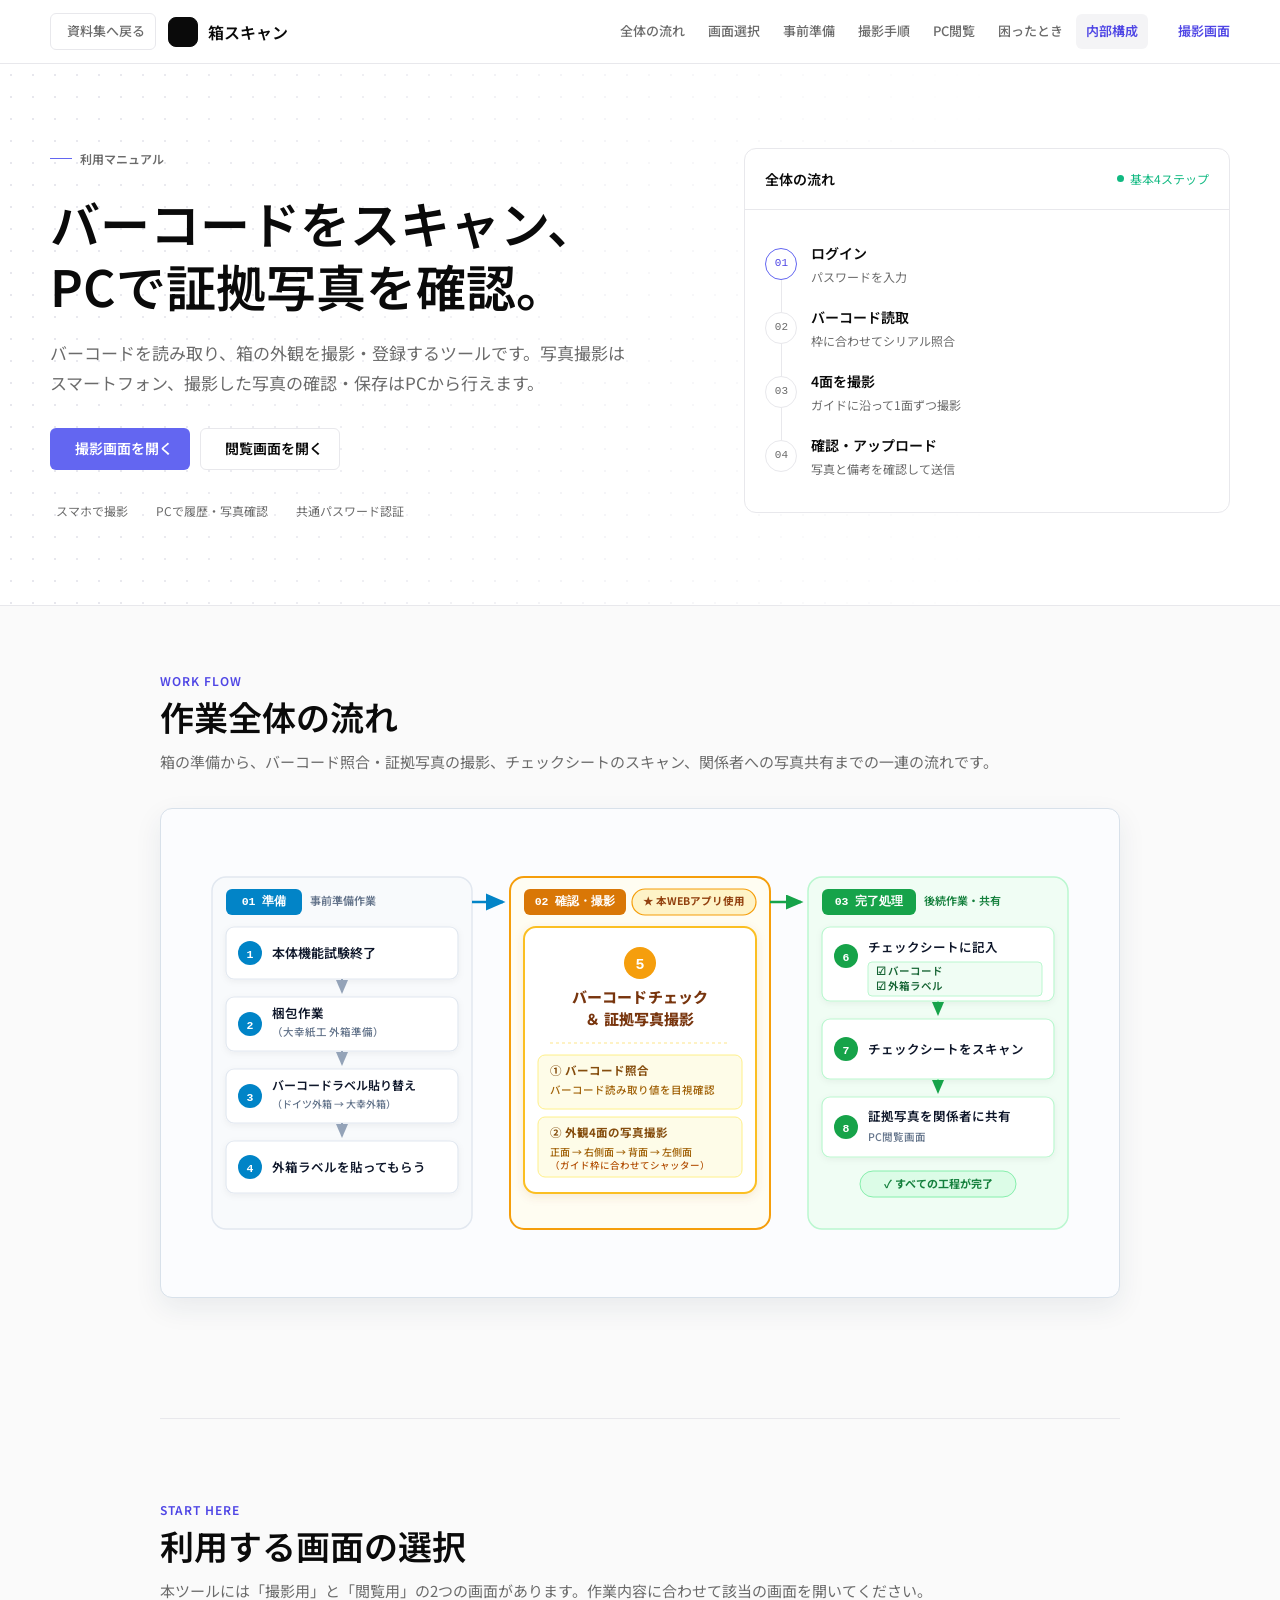
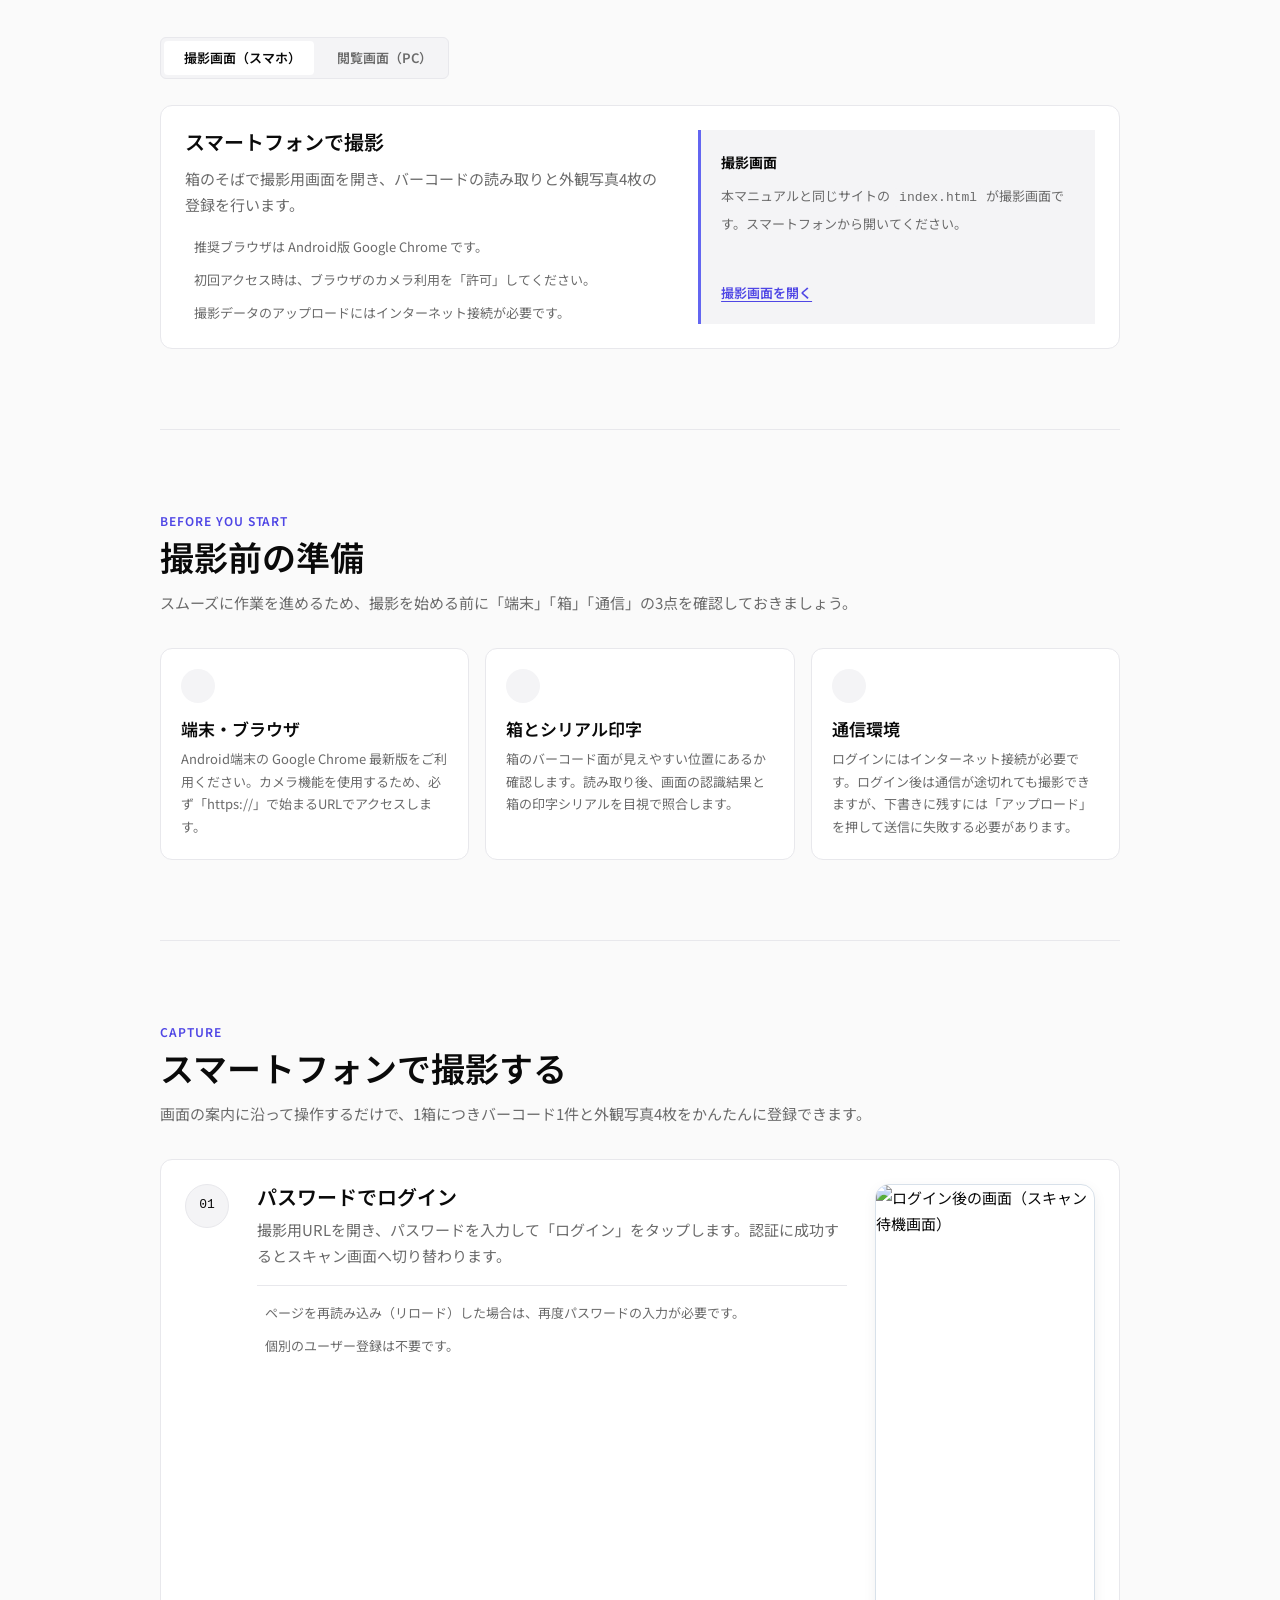
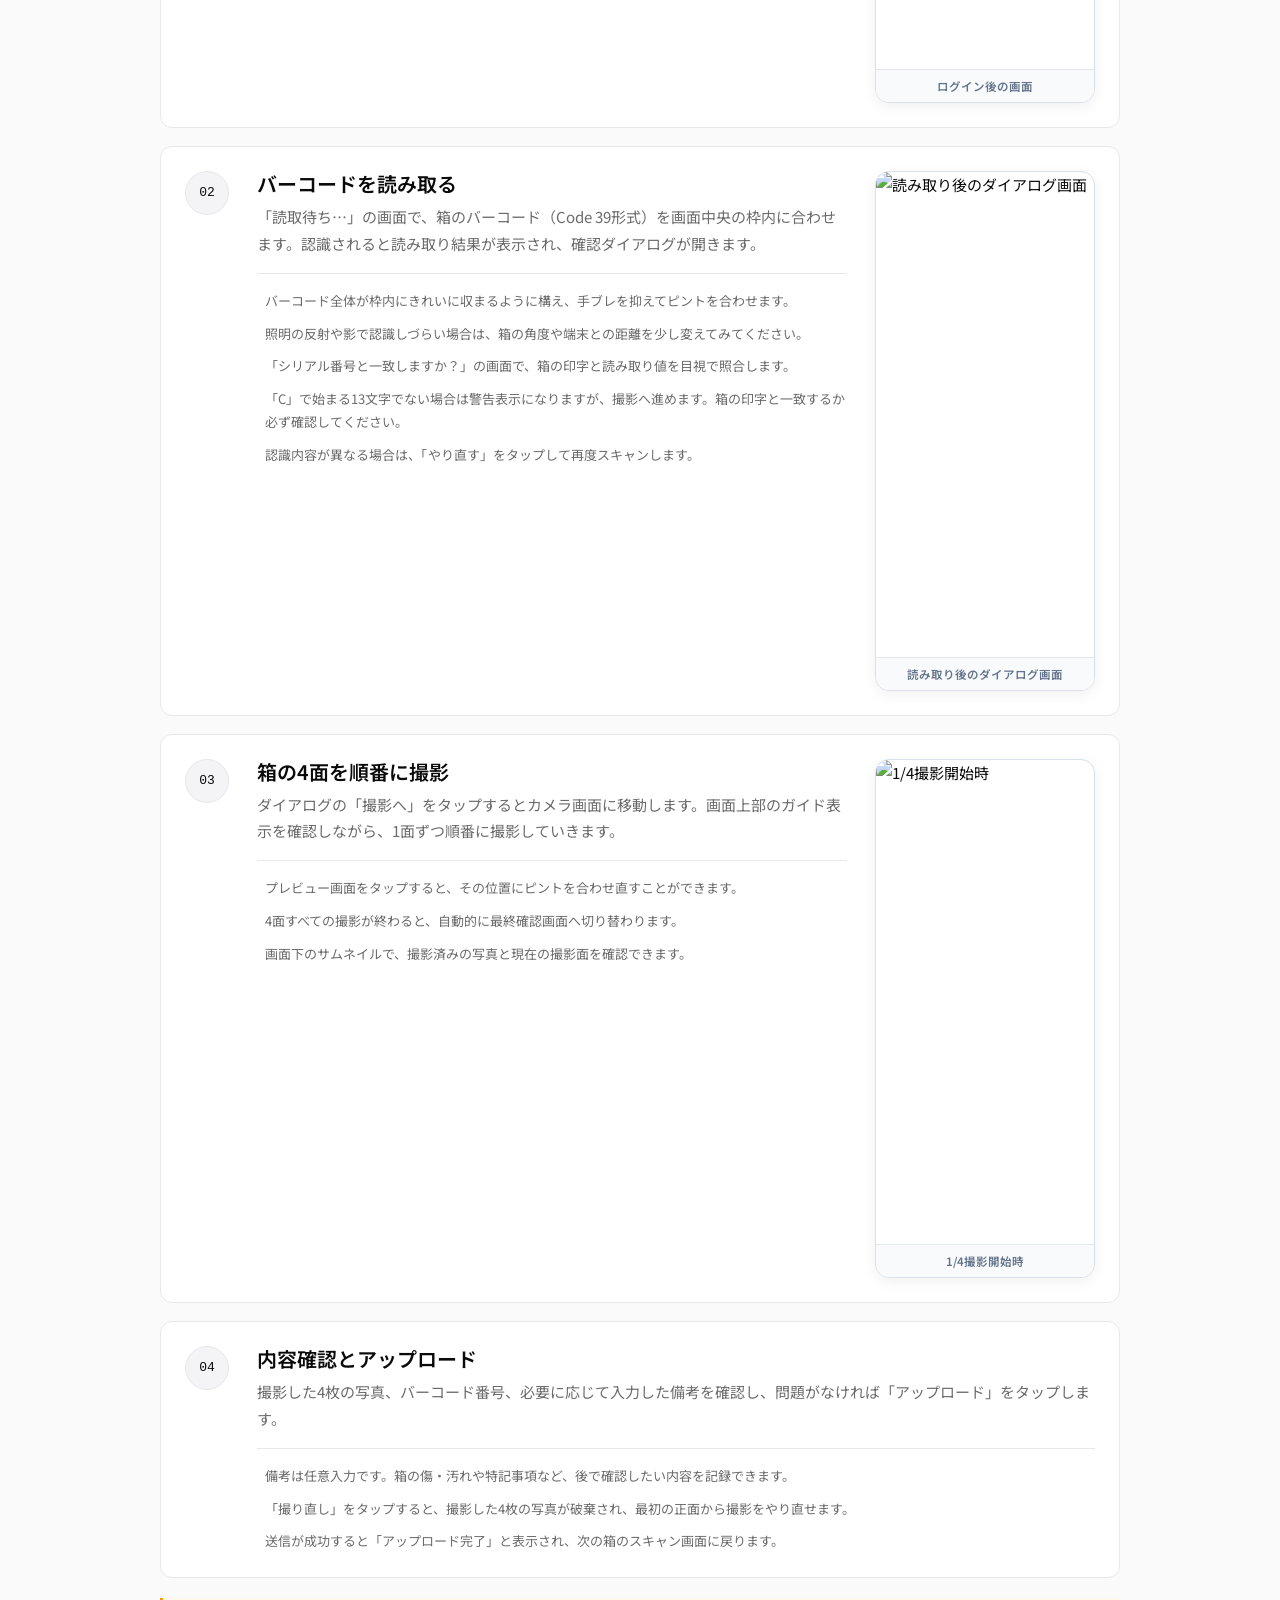
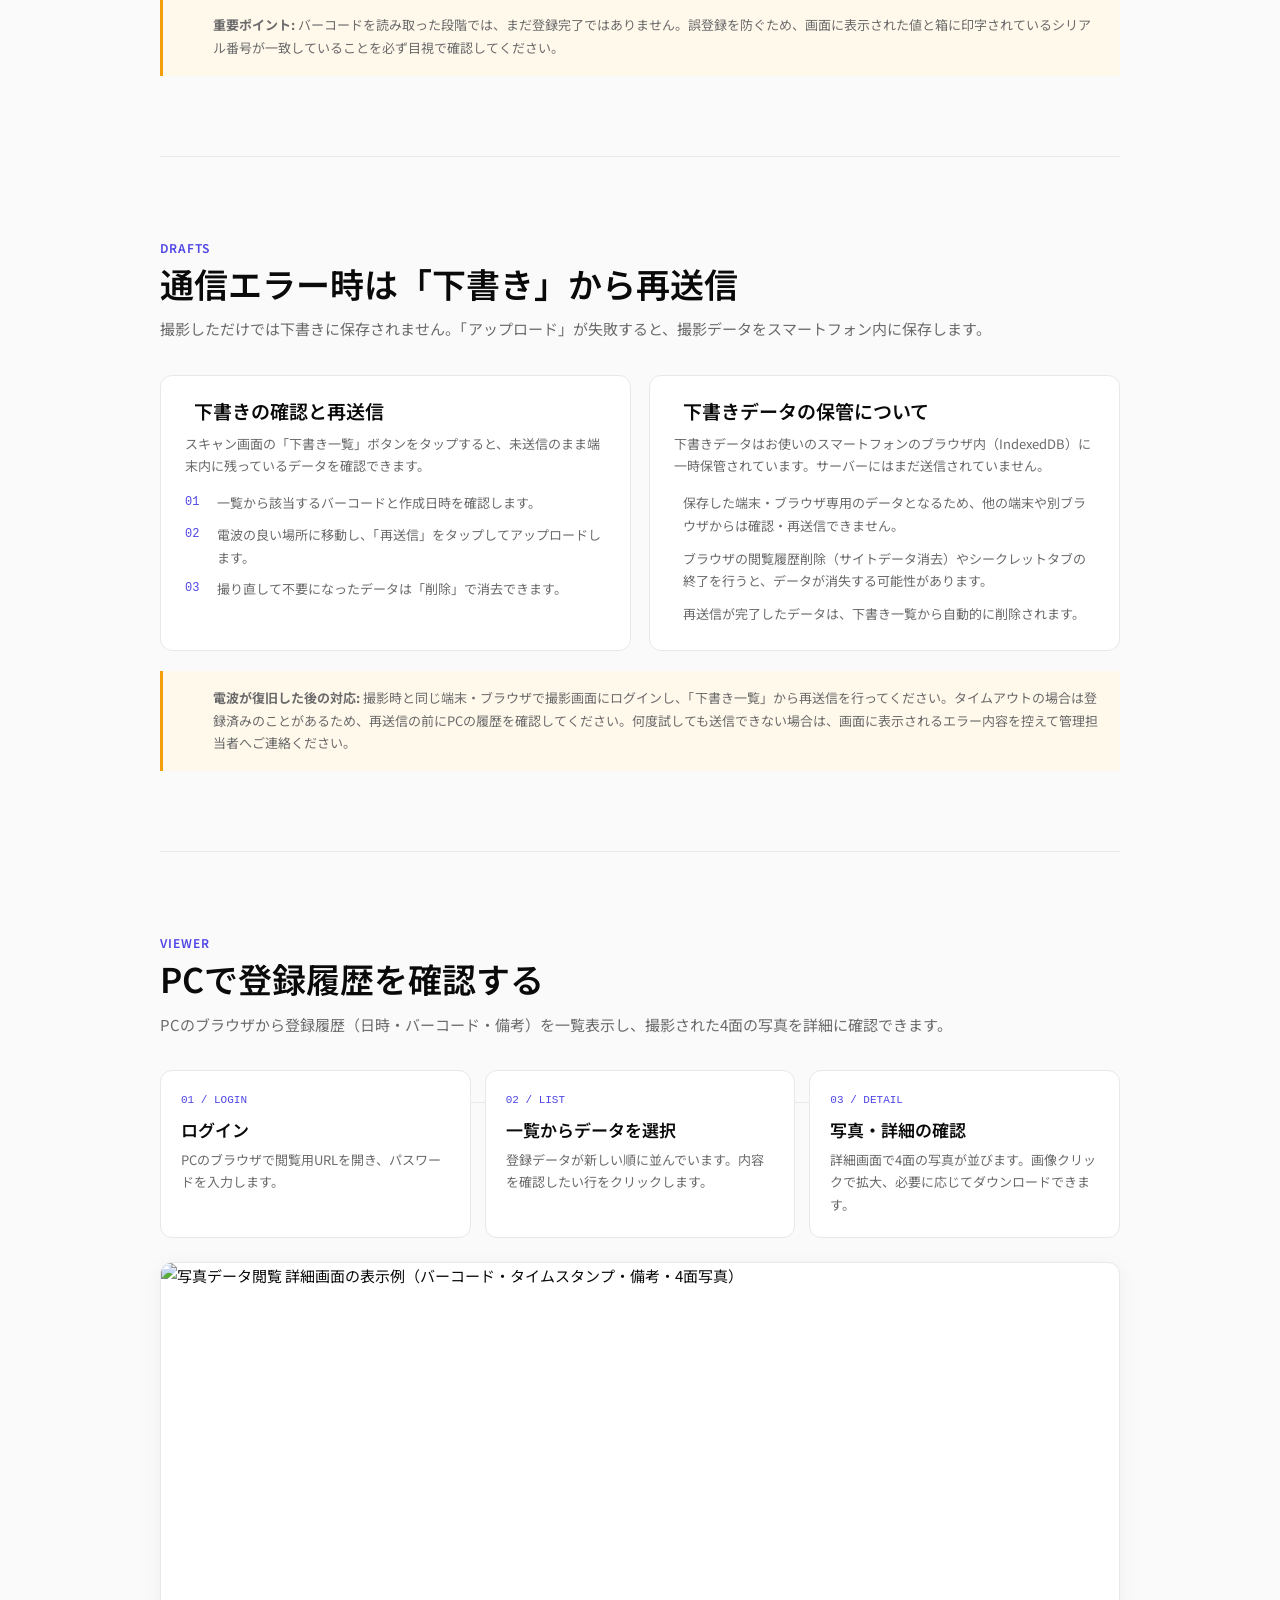
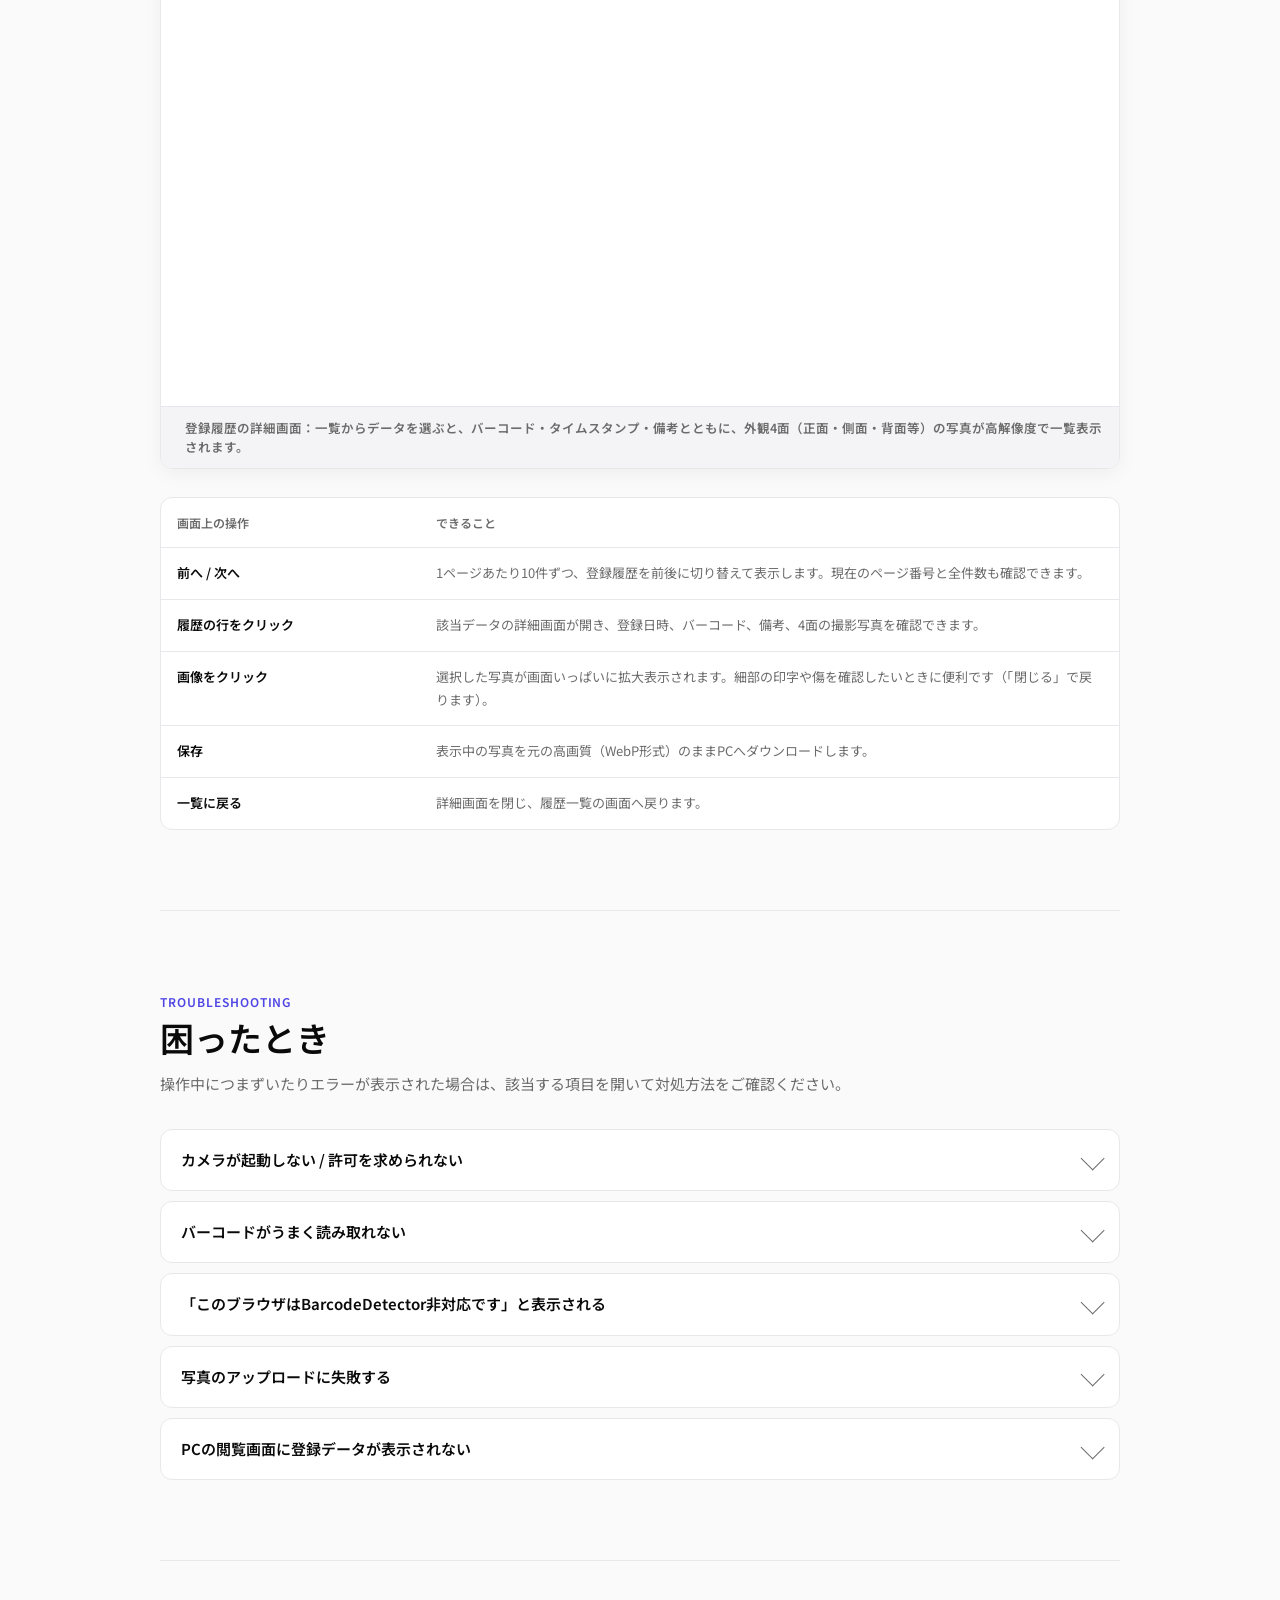
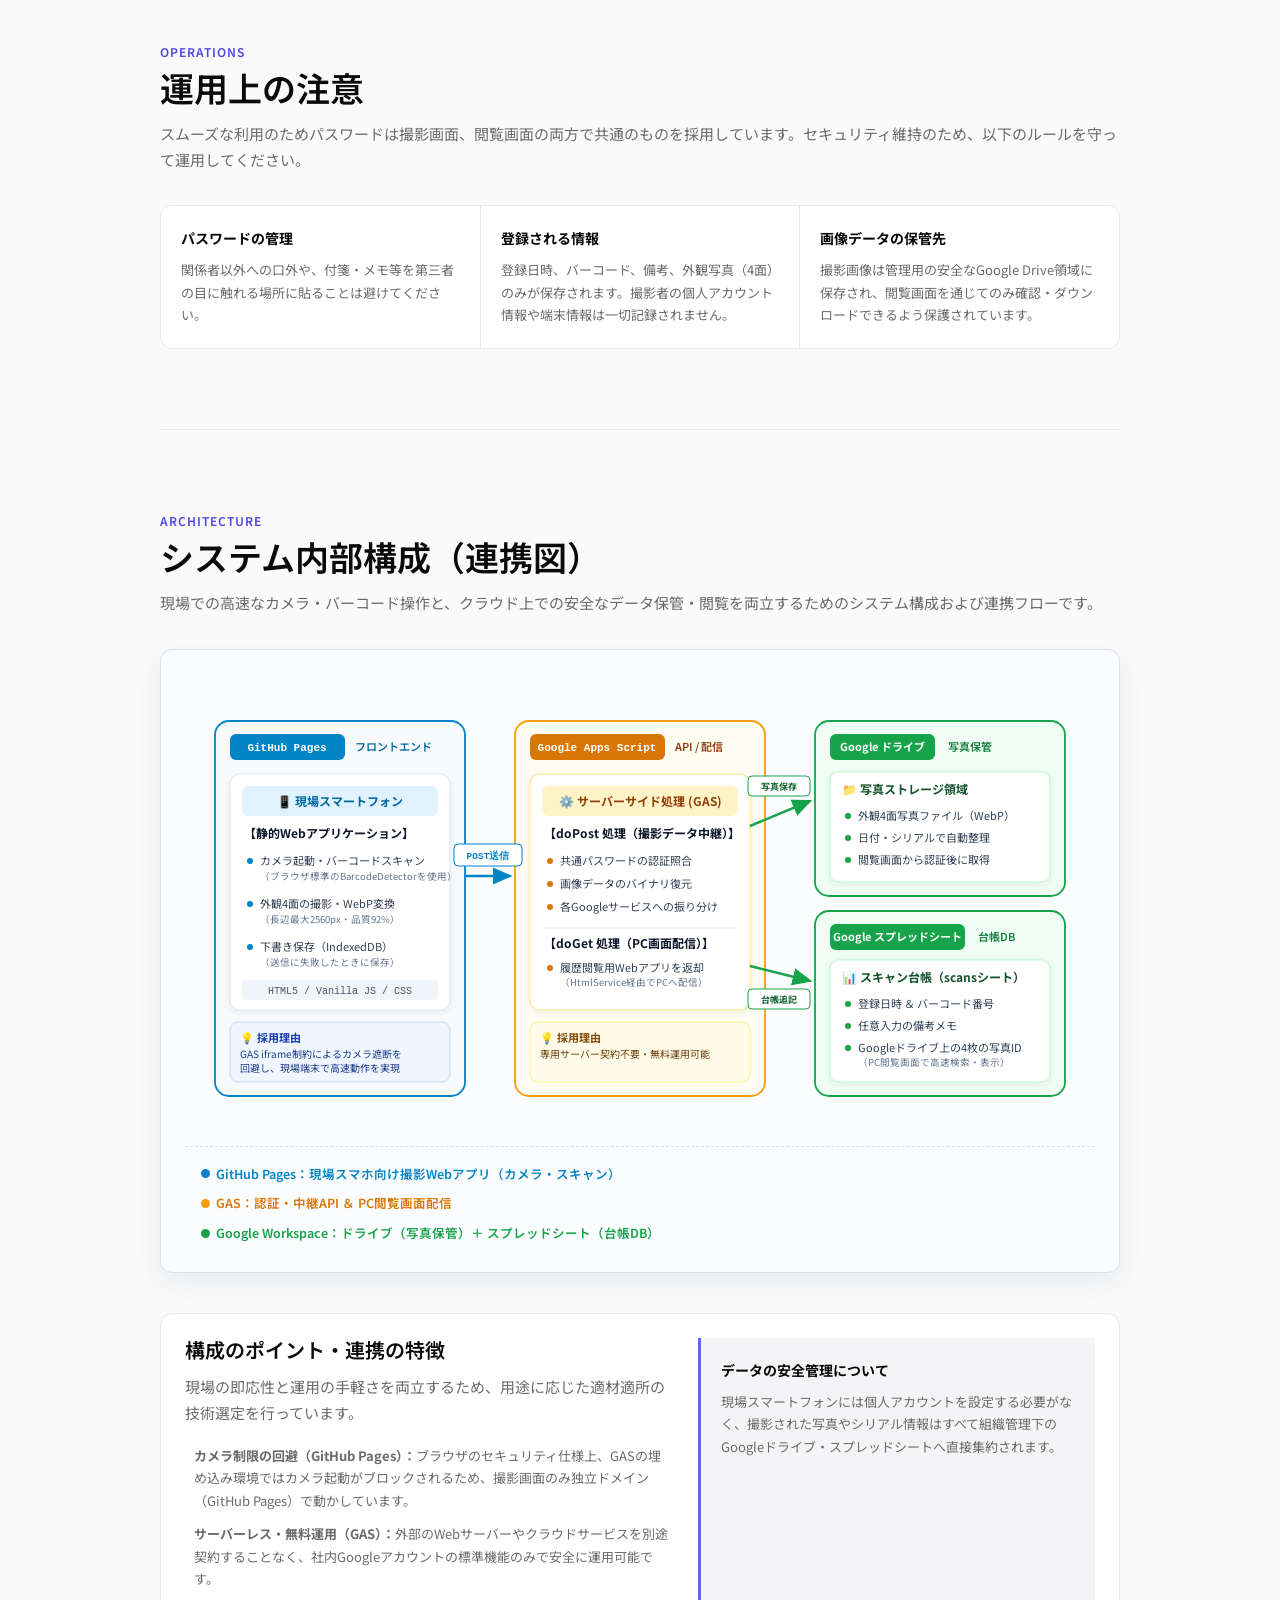
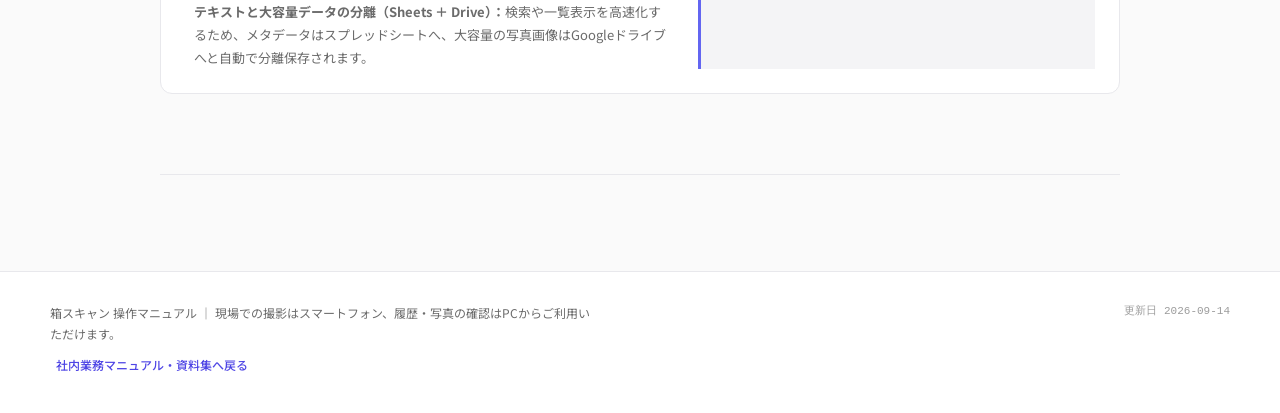
==== commit f053443b: "fix: update manual text for clarity and accuracy" ====
--- a/doc/manual.html
+++ b/doc/manual.html
@@ -1529,7 +1529,7 @@
             </a>
           </div>
           <div class="hero-meta" aria-label="利用環境と条件">
-            <span><i data-lucide="smartphone" aria-hidden="true"></i>スマホで現場撮影</span>
+            <span><i data-lucide="smartphone" aria-hidden="true"></i>スマホで撮影</span>
             <span><i data-lucide="monitor" aria-hidden="true"></i>PCで履歴・写真確認</span>
             <span><i data-lucide="key-round" aria-hidden="true"></i>共通パスワード認証</span>
           </div>
@@ -1543,7 +1543,7 @@
           <ol class="flow-list">
             <li class="flow-item">
               <span class="flow-number">01</span>
-              <span class="flow-copy"><strong>ログイン</strong><span>共通パスワードを入力</span></span>
+              <span class="flow-copy"><strong>ログイン</strong><span>パスワードを入力</span></span>
               <span class="flow-icon"><i data-lucide="key-round" aria-hidden="true"></i></span>
             </li>
             <li class="flow-item">
@@ -1719,7 +1719,7 @@
                   <rect x="338" y="252" width="204" height="60" rx="7" fill="#fefce8" stroke="#fef08a"
                     stroke-width="1" />
                   <text x="350" y="272" font-weight="700" font-size="11.5" fill="#854d0e">② 外観4面の写真撮影</text>
-                  <text x="350" y="291" font-weight="500" font-size="10" fill="#a16207">天面 → 正面 → 左側面 → 右側面</text>
+                  <text x="350" y="291" font-weight="500" font-size="10" fill="#a16207">正面 → 右側面 → 背面 → 左側面</text>
                   <text x="350" y="304" font-weight="500" font-size="9.5" fill="#b45309">（ガイド枠に合わせてシャッター）</text>
                 </g>
 
@@ -1827,7 +1827,7 @@
               </div>
               <div class="route-callout">
                 <div><strong>撮影画面</strong><span>本マニュアルと同じサイトの <span class="inline-code">index.html</span>
-                    が撮影画面です。現場のスマートフォンから開いてください。</span></div>
+                    が撮影画面です。スマートフォンから開いてください。</span></div>
                 <a class="text-link" href="../index.html">撮影画面を開く <i data-lucide="arrow-up-right"
                     aria-hidden="true"></i></a>
               </div>
@@ -1849,7 +1849,7 @@
                 </ul>
               </div>
               <div class="route-callout">
-                <div><strong>閲覧画面</strong><span>共通パスワードでログイン後、「スキャン履歴」画面が表示されます。</span></div>
+                <div><strong>閲覧画面</strong><span>パスワードでログイン後、「スキャン履歴」画面が表示されます。</span></div>
                 <a class="text-link"
                   href="https://script.google.com/macros/s/AKfycbwYffcivGulP2xIHiD-XuaZOVTvfoc_p3gTTQxRFH3M8gFHk2wRfrTMfgSN4TB12aoD/exec?page=viewer"
                   target="_blank" rel="noreferrer">閲覧画面を開く <i data-lucide="arrow-up-right" aria-hidden="true"></i></a>
@@ -1880,7 +1880,7 @@
             <div class="preflight-item">
               <span class="preflight-icon"><i data-lucide="wifi" aria-hidden="true"></i></span>
               <h3>通信環境</h3>
-              <p>写真の撮影自体はオフラインでも可能ですが、サーバーへのデータ送信（アップロード）や履歴の閲覧にはインターネット接続が必要です。</p>
+              <p>ログインにはインターネット接続が必要です。ログイン後は通信が途切れても撮影できますが、下書きに残すには「アップロード」を押して送信に失敗する必要があります。</p>
             </div>
           </div>
         </section>
@@ -1899,13 +1899,13 @@
               <span class="step-number">01</span>
               <div class="step-content">
                 <div class="step-main">
-                  <h3>共通パスワードでログイン</h3>
-                  <p>撮影用URLを開き、現場共通のパスワードを入力して「ログイン」をタップします。認証に成功するとスキャン画面へ切り替わります。</p>
+                  <h3>パスワードでログイン</h3>
+                  <p>撮影用URLを開き、パスワードを入力して「ログイン」をタップします。認証に成功するとスキャン画面へ切り替わります。</p>
                   <ul class="step-detail">
                     <li><i data-lucide="key-round"
                         aria-hidden="true"></i><span>ページを再読み込み（リロード）した場合は、再度パスワードの入力が必要です。</span></li>
                     <li><i data-lucide="shield-check"
-                        aria-hidden="true"></i><span>個別のユーザー登録は不要です。現場共通で取り決めたパスワードをご使用ください。</span></li>
+                        aria-hidden="true"></i><span>個別のユーザー登録は不要です。</span></li>
                   </ul>
                 </div>
                 <div class="step-visual">
@@ -1930,6 +1930,8 @@
                         aria-hidden="true"></i><span>照明の反射や影で認識しづらい場合は、箱の角度や端末との距離を少し変えてみてください。</span></li>
                     <li><i data-lucide="badge-check"
                         aria-hidden="true"></i><span>「シリアル番号と一致しますか？」の画面で、箱の印字と読み取り値を目視で照合します。</span></li>
+                    <li><i data-lucide="triangle-alert"
+                      aria-hidden="true"></i><span>「C」で始まる13文字でない場合は警告表示になりますが、撮影へ進めます。箱の印字と一致するか必ず確認してください。</span></li>
                     <li><i data-lucide="rotate-ccw"
                         aria-hidden="true"></i><span>認識内容が異なる場合は、「やり直す」をタップして再度スキャンします。</span>
                     </li>
@@ -1997,7 +1999,7 @@
             <div class="section-index">DRAFTS</div>
             <div>
               <h2 id="drafts-title">通信エラー時は「下書き」から再送信</h2>
-              <p class="section-description">電波の途切れや通信タイムアウトが発生しても、撮影したデータはその場でスマートフォンの端末内に自動保存されます。</p>
+              <p class="section-description">撮影しただけでは下書きに保存されません。「アップロード」が失敗すると、撮影データをスマートフォン内に保存します。</p>
             </div>
           </div>
           <div class="draft-layout">
@@ -2025,7 +2027,7 @@
           <div class="notice">
             <i data-lucide="wifi-off" aria-hidden="true"></i>
             <p><strong>電波が復旧した後の対応:</strong>
-              撮影時と同じ端末・ブラウザで撮影画面にログインし、「下書き一覧」から再送信を行ってください。何度試しても送信できない場合は、画面に表示されるエラー内容を控えて管理担当者へご連絡ください。</p>
+              撮影時と同じ端末・ブラウザで撮影画面にログインし、「下書き一覧」から再送信を行ってください。タイムアウトの場合は登録済みのことがあるため、再送信の前にPCの履歴を確認してください。何度試しても送信できない場合は、画面に表示されるエラー内容を控えて管理担当者へご連絡ください。</p>
           </div>
         </section>
 
@@ -2041,7 +2043,7 @@
             <div class="viewer-step">
               <small>01 / LOGIN</small>
               <h3>ログイン</h3>
-              <p>PCのブラウザで閲覧用URLを開き、共通パスワードを入力します。</p>
+              <p>PCのブラウザで閲覧用URLを開き、パスワードを入力します。</p>
             </div>
             <div class="viewer-step">
               <small>02 / LIST</small>
@@ -2150,13 +2152,13 @@
             <div class="section-index">OPERATIONS</div>
             <div>
               <h2 id="operations-title">運用上の注意</h2>
-              <p class="section-description">現場でのスムーズな利用のため共通パスワードを採用しています。セキュリティ維持のため、以下のルールを守って運用してください。</p>
+              <p class="section-description">スムーズな利用のためパスワードは撮影画面、閲覧画面の両方で共通のものを採用しています。セキュリティ維持のため、以下のルールを守って運用してください。</p>
             </div>
           </div>
           <div class="operations-note">
             <div>
-              <strong>共通パスワードの管理</strong>
-              <p>撮影画面・閲覧画面で共通のパスワードです。関係者以外への口外や、付箋・メモ等を第三者の目に触れる場所に貼ることは避けてください。</p>
+              <strong>パスワードの管理</strong>
+              <p>関係者以外への口外や、付箋・メモ等を第三者の目に触れる場所に貼ることは避けてください。</p>
             </div>
             <div>
               <strong>登録される情報</strong>
@@ -2219,15 +2221,15 @@
                   <!-- Feature list -->
                   <circle cx="50" cy="155" r="3" fill="#0284c7" />
                   <text x="60" y="159" font-size="11" fill="#334155">カメラ起動・バーコードスキャン</text>
-                  <text x="60" y="174" font-size="9.5" fill="#64748b">（ZXingライブラリで高速認識）</text>
+                  <text x="60" y="174" font-size="9.5" fill="#64748b">（ブラウザ標準のBarcodeDetectorを使用）</text>
 
                   <circle cx="50" cy="198" r="3" fill="#0284c7" />
-                  <text x="60" y="202" font-size="11" fill="#334155">外観4面写真の撮影 ＆ 圧縮</text>
-                  <text x="60" y="217" font-size="9.5" fill="#64748b">（WebP形式へ高画質軽量化）</text>
+                  <text x="60" y="202" font-size="11" fill="#334155">外観4面の撮影・WebP変換</text>
+                  <text x="60" y="217" font-size="9.5" fill="#64748b">（長辺最大2560px・品質92%）</text>
 
                   <circle cx="50" cy="241" r="3" fill="#0284c7" />
-                  <text x="60" y="245" font-size="11" fill="#334155">オフライン下書き保存</text>
-                  <text x="60" y="260" font-size="9.5" fill="#64748b">（LocalStorageに一時退避）</text>
+                  <text x="60" y="245" font-size="11" fill="#334155">下書き保存（IndexedDB）</text>
+                  <text x="60" y="260" font-size="9.5" fill="#64748b">（送信に失敗したときに保存）</text>
 
                   <rect x="42" y="274" width="196" height="20" rx="4" fill="#f1f5f9" />
                   <text x="140" y="288" class="wf-mono" font-size="10" fill="#475569" text-anchor="middle">HTML5 /
@@ -2242,14 +2244,14 @@
 
                 <!-- Connector 1 -> 2 -->
                 <path d="M 265 170 L 310 170" stroke="#0284c7" stroke-width="2.5" marker-end="url(#arch-arrow-blue)" />
+
+
+                <!-- ================= 2. Google Apps Script (Backend) ================= -->
+                <rect x="315" y="15" width="250" height="375" rx="14" fill="#fffdf2" stroke="#f59e0b"
+                  stroke-width="1.8" />
                 <rect x="254" y="138" width="68" height="22" rx="4" fill="#ffffff" stroke="#0284c7" stroke-width="1" />
                 <text x="288" y="153" class="wf-mono" font-size="9.5" font-weight="700" fill="#0284c7"
                   text-anchor="middle">POST送信</text>
-
-
-                <!-- ================= 2. Google Apps Script (Backend) ================= -->
-                <rect x="315" y="15" width="250" height="375" rx="14" fill="#fffdf2" stroke="#f59e0b"
-                  stroke-width="1.8" />
 
                 <!-- Badge -->
                 <rect x="330" y="28" width="135" height="26" rx="6" fill="#d97706" />
@@ -2285,17 +2287,16 @@
                 <rect x="330" y="316" width="220" height="60" rx="8" fill="#fefce8" stroke="#fef08a" stroke-width="1" />
                 <text x="340" y="336" font-weight="700" font-size="11" fill="#854d0e">💡 採用理由</text>
                 <text x="340" y="352" font-size="10" fill="#713f12">専用サーバー契約不要・無料運用可能</text>
-                <text x="340" y="366" font-size="10" fill="#713f12">社内Googleアカウント内で完結し安全</text>
 
                 <!-- Connector 2 -> Drive -->
                 <path d="M 550 120 L 610 95" stroke="#16a34a" stroke-width="2.5" marker-end="url(#arch-arrow-green)" />
-                <rect x="548" y="85" width="62" height="20" rx="4" fill="#ffffff" stroke="#16a34a" stroke-width="1" />
-                <text x="579" y="99" font-size="9" font-weight="700" fill="#166534" text-anchor="middle">写真保存</text>
+                <rect x="548" y="70" width="62" height="20" rx="4" fill="#ffffff" stroke="#16a34a" stroke-width="1" />
+                <text x="579" y="84" font-size="9" font-weight="700" fill="#166534" text-anchor="middle">写真保存</text>
 
                 <!-- Connector 2 -> Sheets -->
                 <path d="M 550 260 L 610 275" stroke="#16a34a" stroke-width="2.5" marker-end="url(#arch-arrow-green)" />
-                <rect x="548" y="278" width="62" height="20" rx="4" fill="#ffffff" stroke="#16a34a" stroke-width="1" />
-                <text x="579" y="292" font-size="9" font-weight="700" fill="#166534" text-anchor="middle">台帳追記</text>
+                <rect x="548" y="283" width="62" height="20" rx="4" fill="#ffffff" stroke="#16a34a" stroke-width="1" />
+                <text x="579" y="297" font-size="9" font-weight="700" fill="#166534" text-anchor="middle">台帳追記</text>
 
 
                 <!-- ================= 3. Google Drive (Storage) ================= -->
@@ -2317,7 +2318,7 @@
                   <circle cx="648" cy="132" r="3" fill="#16a34a" />
                   <text x="658" y="136" font-size="11" fill="#334155">日付・シリアルで自動整理</text>
                   <circle cx="648" cy="154" r="3" fill="#16a34a" />
-                  <text x="658" y="158" font-size="11" fill="#334155">閲覧用ダウンロードURL発行</text>
+                  <text x="658" y="158" font-size="11" fill="#334155">閲覧画面から認証後に取得</text>
                 </g>
 
 
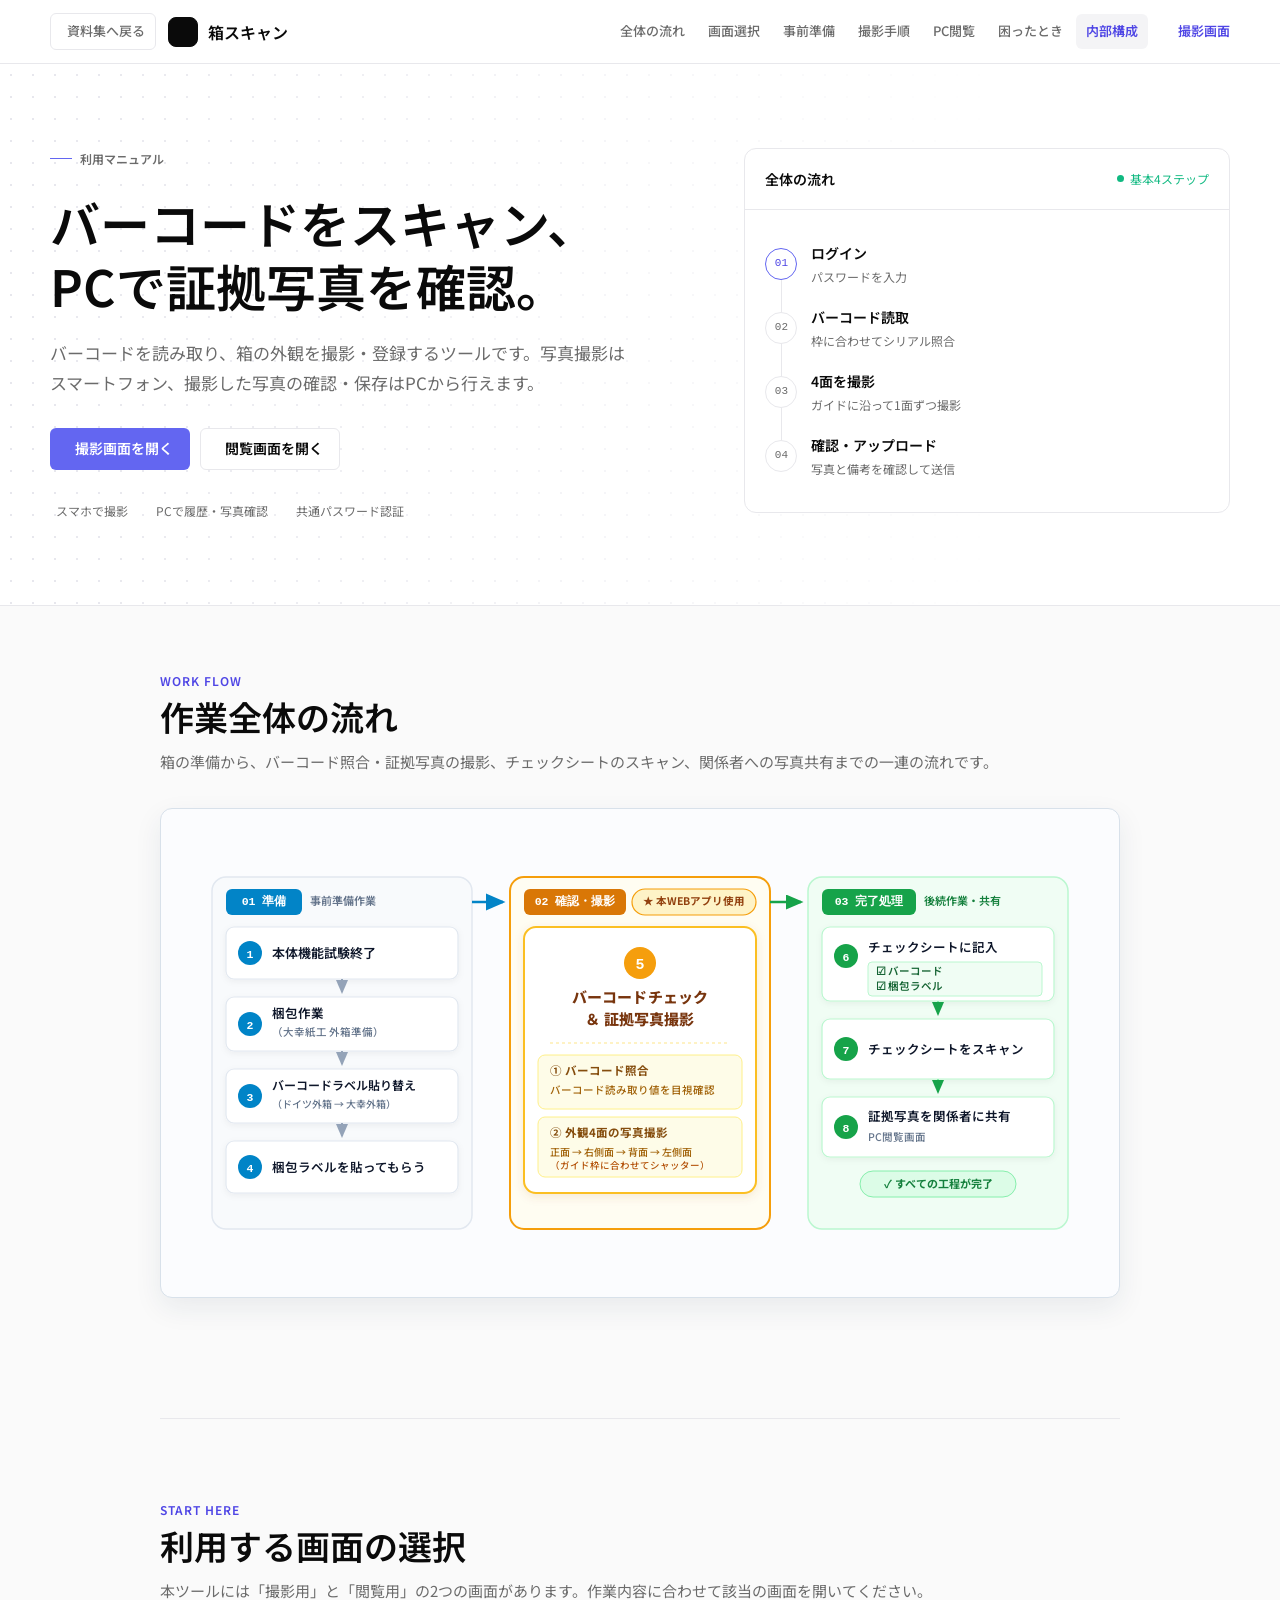
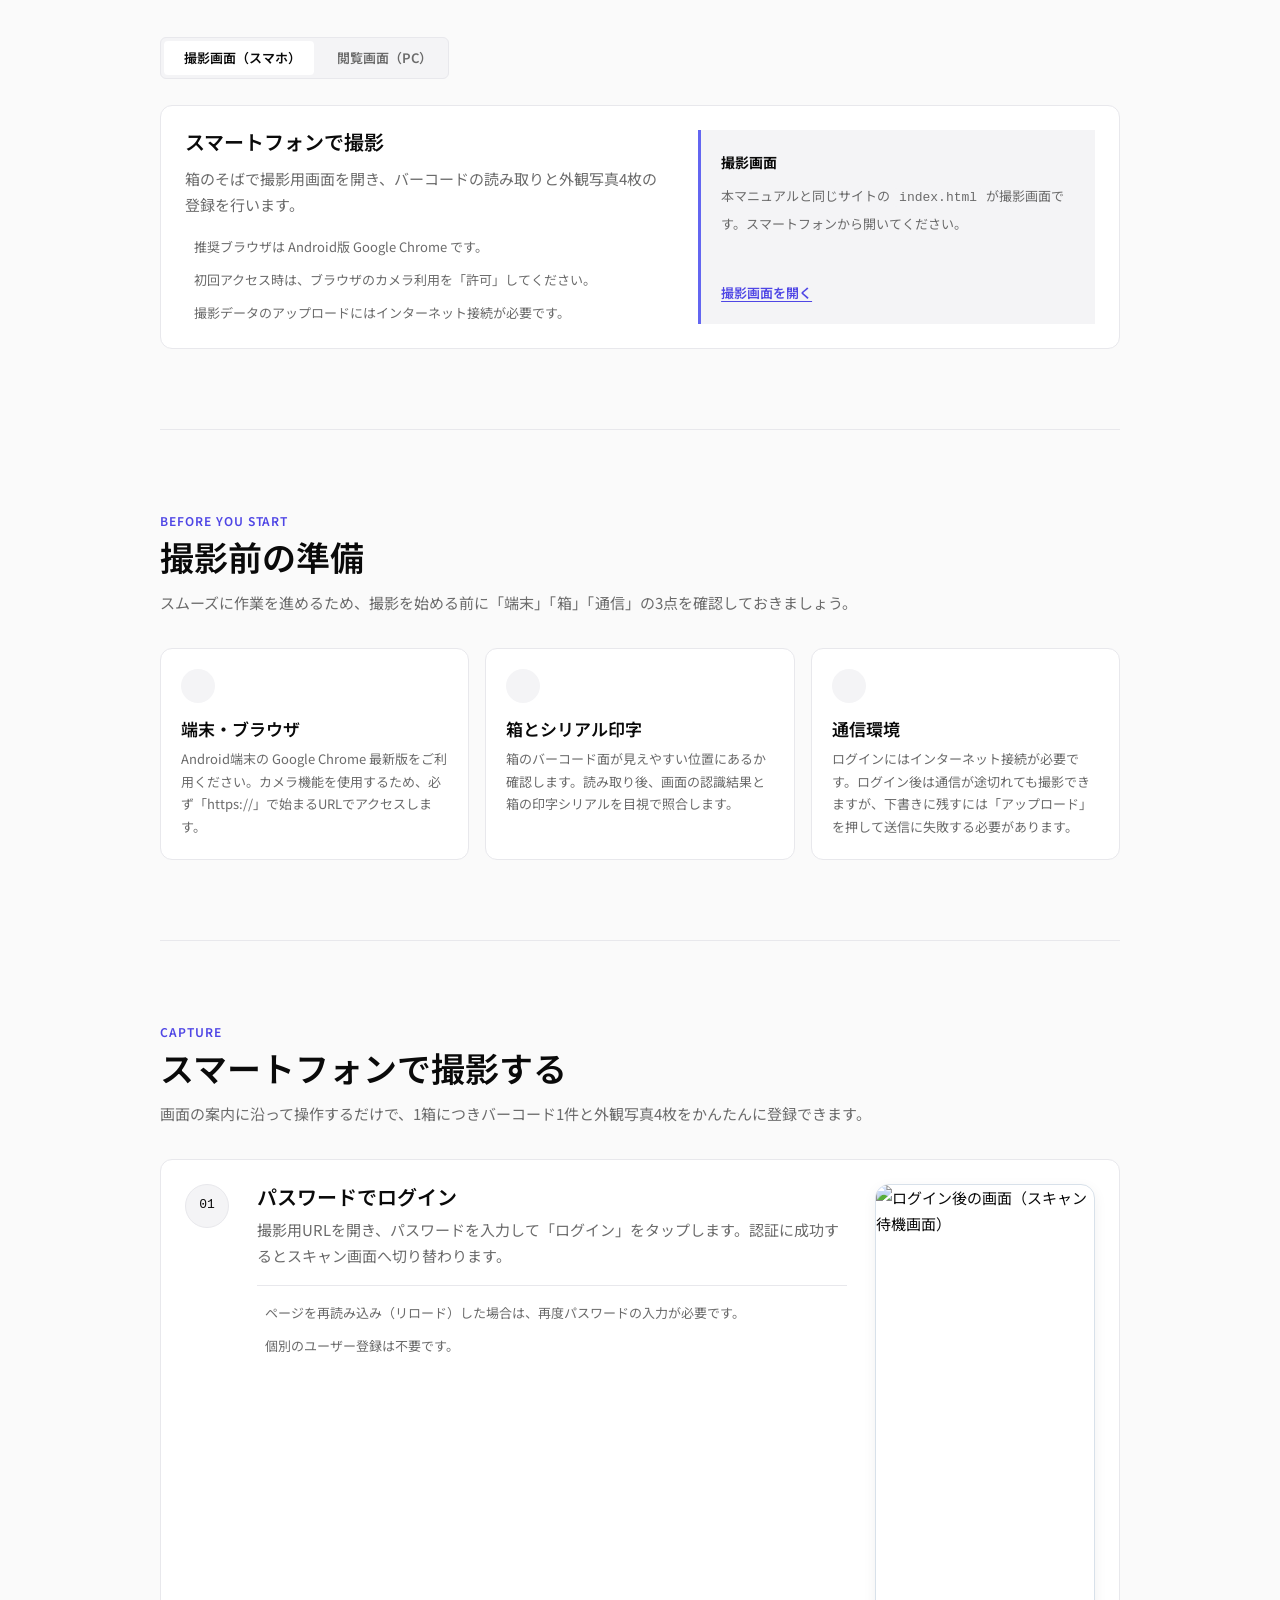
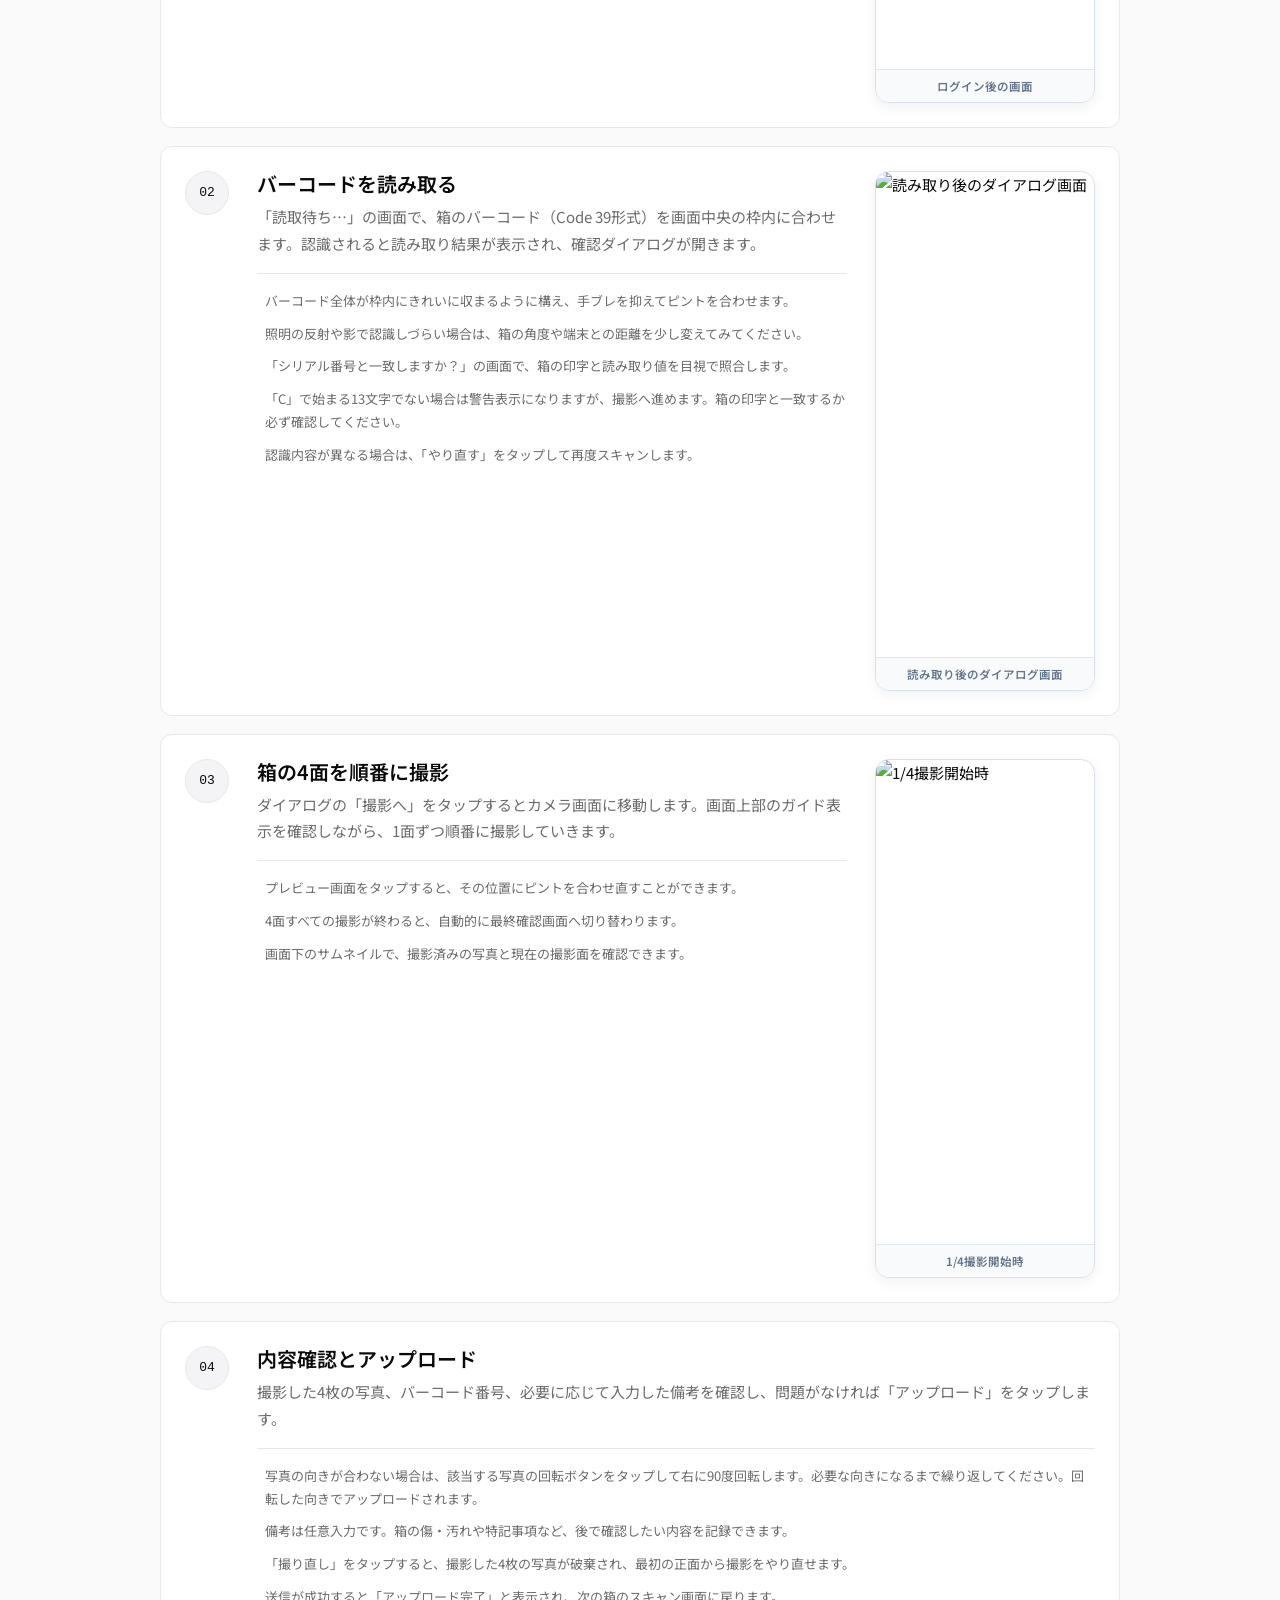
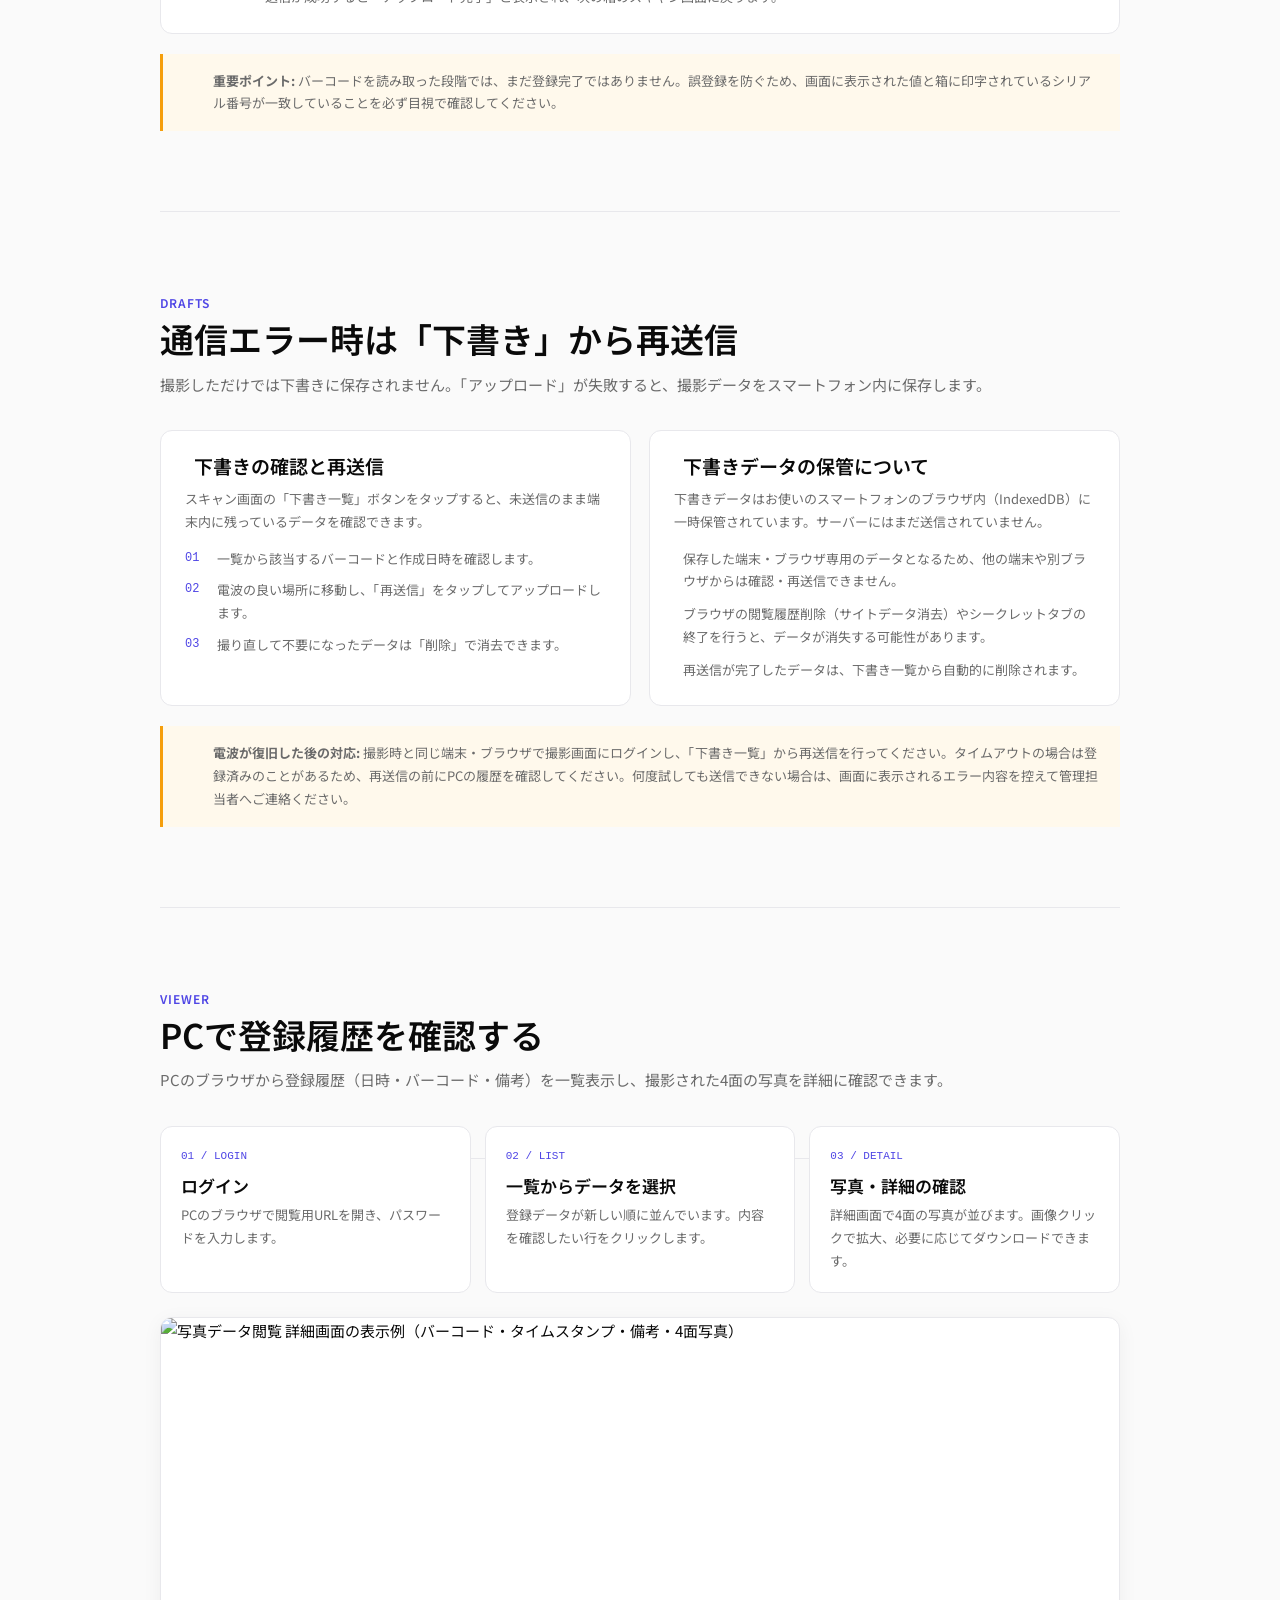
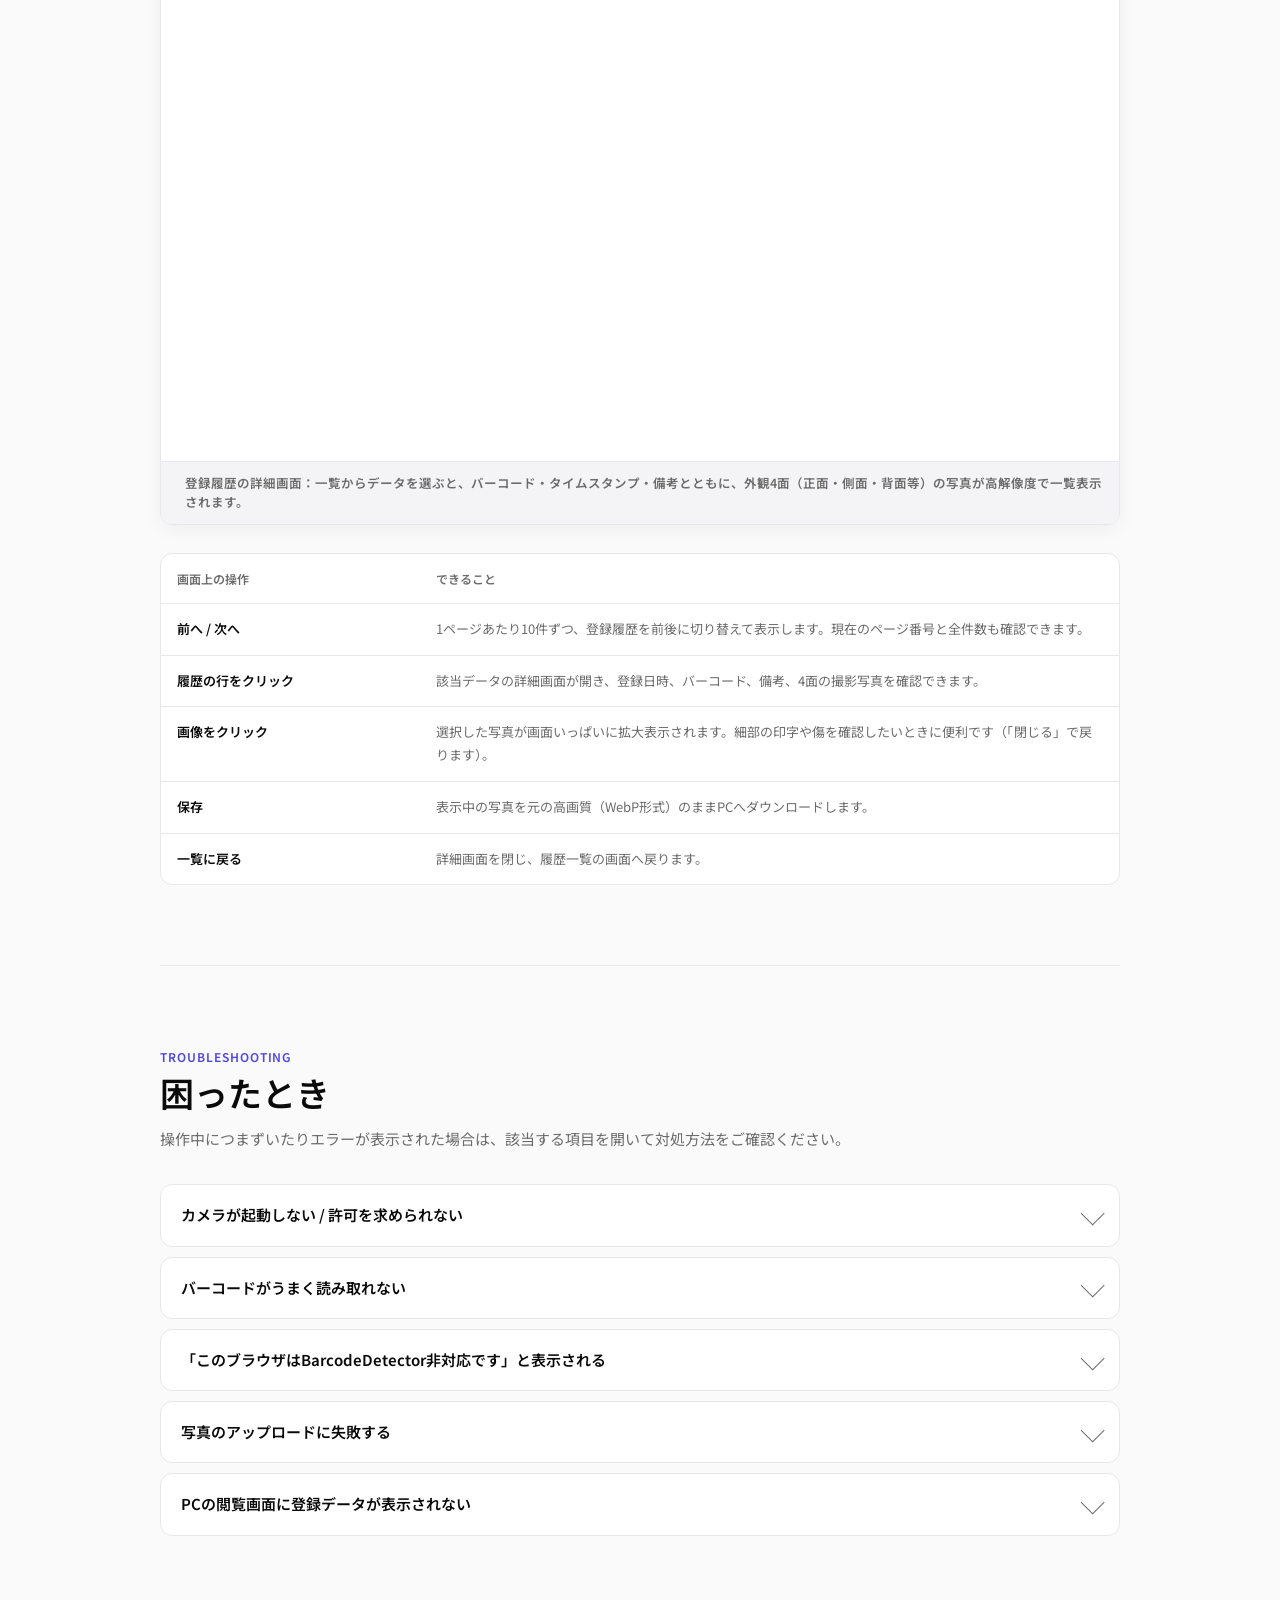
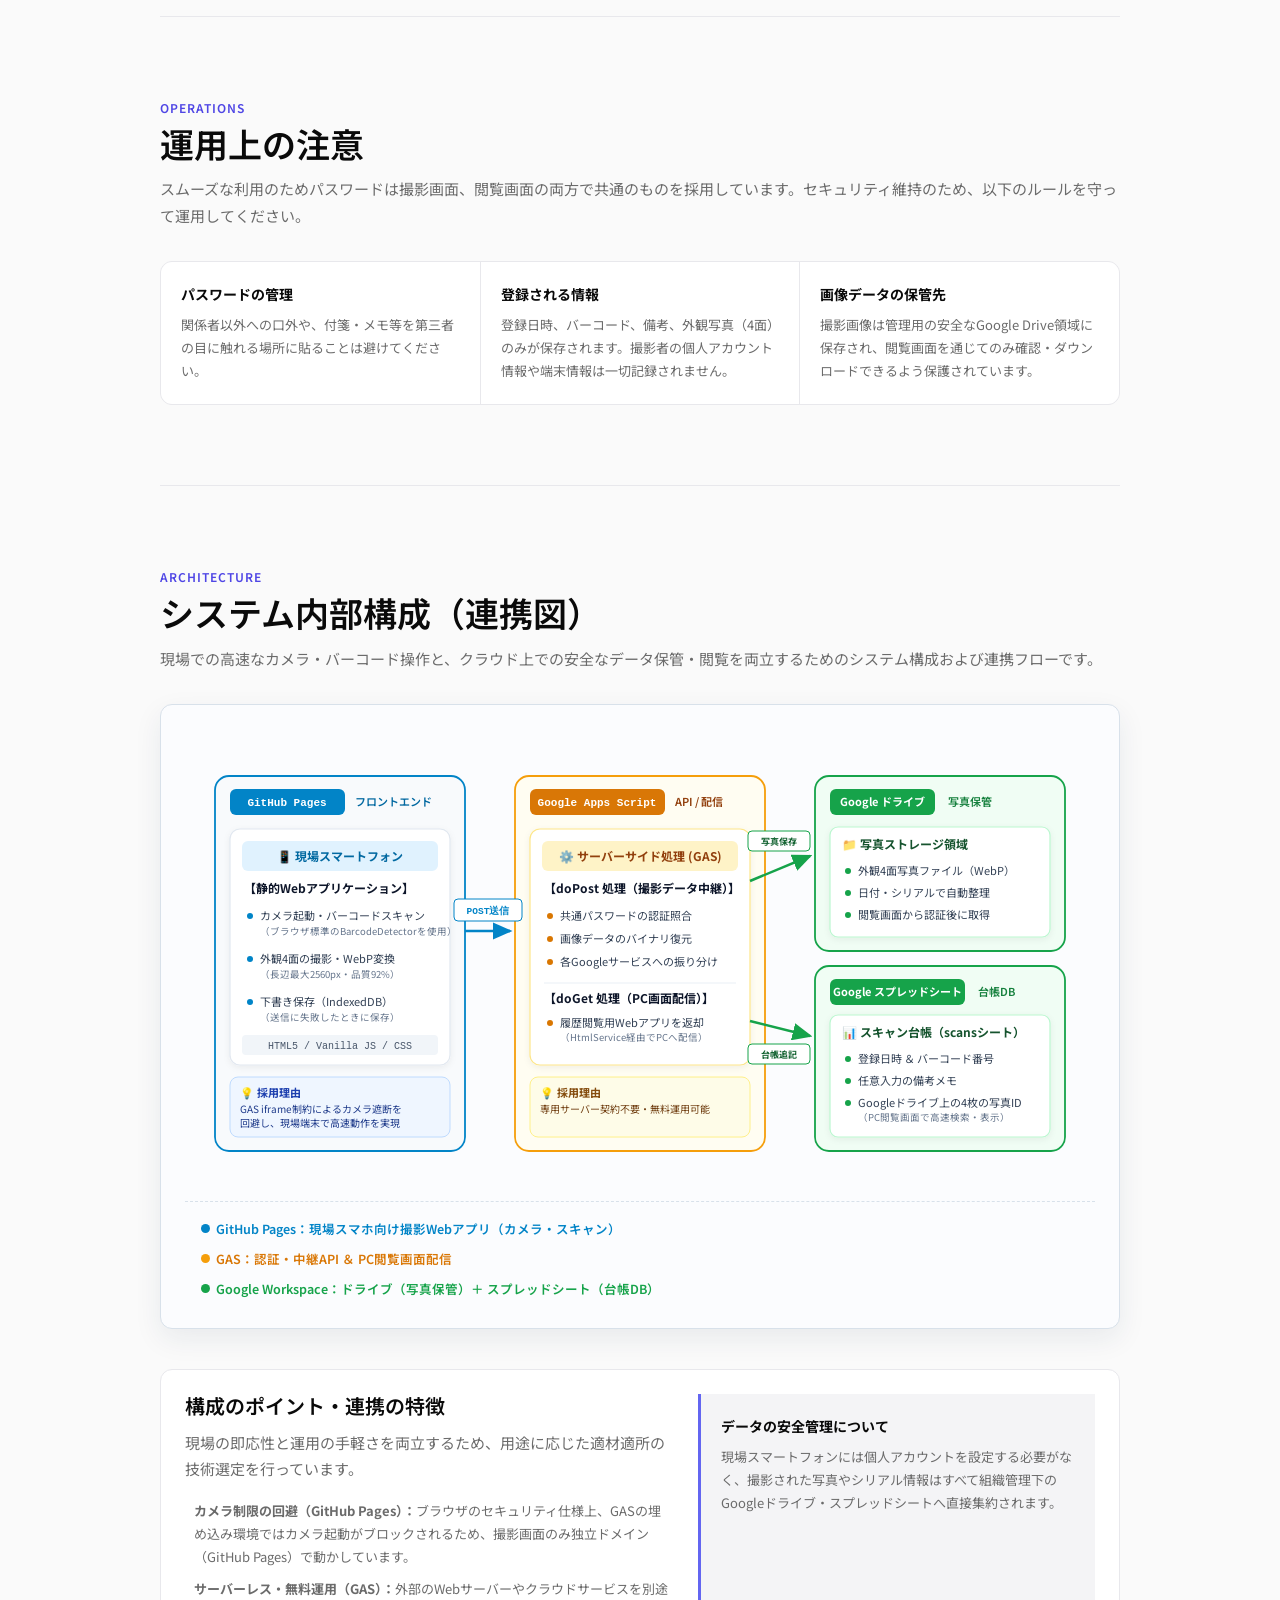
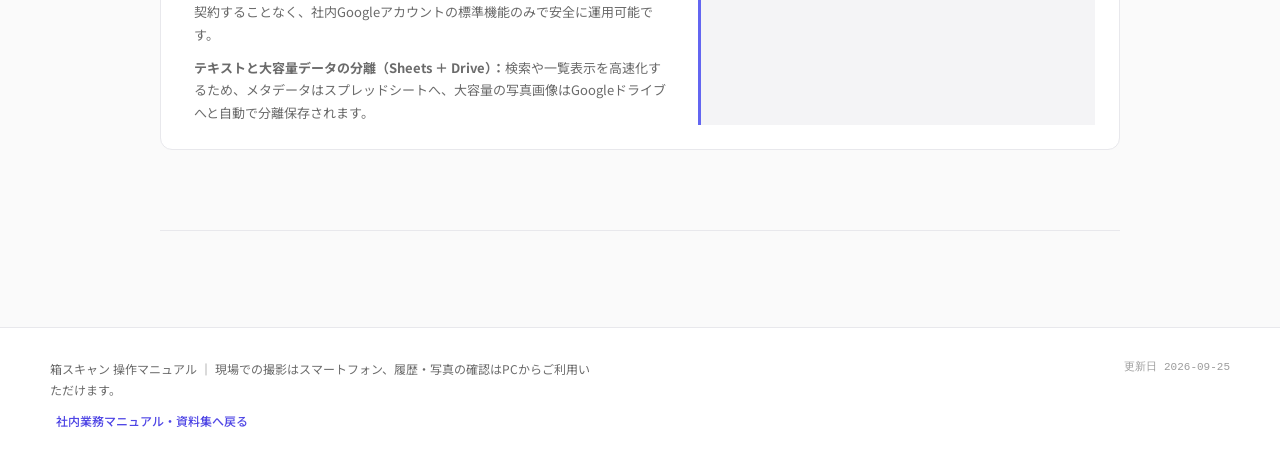
==== commit 12e29acf: "fix: update packaging label terminology and add photo rotation instructions in manual" ====
--- a/doc/manual.html
+++ b/doc/manual.html
@@ -1667,7 +1667,7 @@
                   <circle cx="50" cy="302" r="12" fill="#0284c7" />
                   <text x="50" y="306.5" class="wf-mono" font-weight="700" font-size="11.5" fill="#ffffff"
                     text-anchor="middle">4</text>
-                  <text x="72" y="307" font-weight="600" font-size="12.5" fill="#0f172a">外箱ラベルを貼ってもらう</text>
+                  <text x="72" y="307" font-weight="600" font-size="12.5" fill="#0f172a">梱包ラベルを貼ってもらう</text>
                 </g>
 
                 <line x1="272" y1="37" x2="303" y2="37" stroke="#0284c7" stroke-width="2.5"
@@ -1750,7 +1750,7 @@
                   <rect x="668" y="97" width="174" height="34" rx="4" fill="#f0fdf4" stroke="#bbf7d0"
                     stroke-width="1" />
                   <text x="676" y="110" font-weight="600" font-size="10.5" fill="#166534">☑ バーコード</text>
-                  <text x="676" y="125" font-weight="600" font-size="10.5" fill="#166534">☑ 外箱ラベル</text>
+                  <text x="676" y="125" font-weight="600" font-size="10.5" fill="#166534">☑ 梱包ラベル</text>
                 </g>
 
                 <!-- Arrow 6 -> 7 -->
@@ -1975,6 +1975,8 @@
                   <h3>内容確認とアップロード</h3>
                   <p>撮影した4枚の写真、バーコード番号、必要に応じて入力した備考を確認し、問題がなければ「アップロード」をタップします。</p>
                   <ul class="step-detail">
+                    <li><i data-lucide="rotate-cw"
+                        aria-hidden="true"></i><span>写真の向きが合わない場合は、該当する写真の回転ボタンをタップして右に90度回転します。必要な向きになるまで繰り返してください。回転した向きでアップロードされます。</span></li>
                     <li><i data-lucide="file-pen-line"
                         aria-hidden="true"></i><span>備考は任意入力です。箱の傷・汚れや特記事項など、後で確認したい内容を記録できます。</span></li>
                     <li><i data-lucide="rotate-ccw"
@@ -2399,7 +2401,7 @@
           <span>社内業務マニュアル・資料集へ戻る</span>
         </a>
       </div>
-      <span class="footer-meta">更新日 2026-09-14</span>
+      <span class="footer-meta">更新日 2026-09-25</span>
     </div>
   </footer>
 
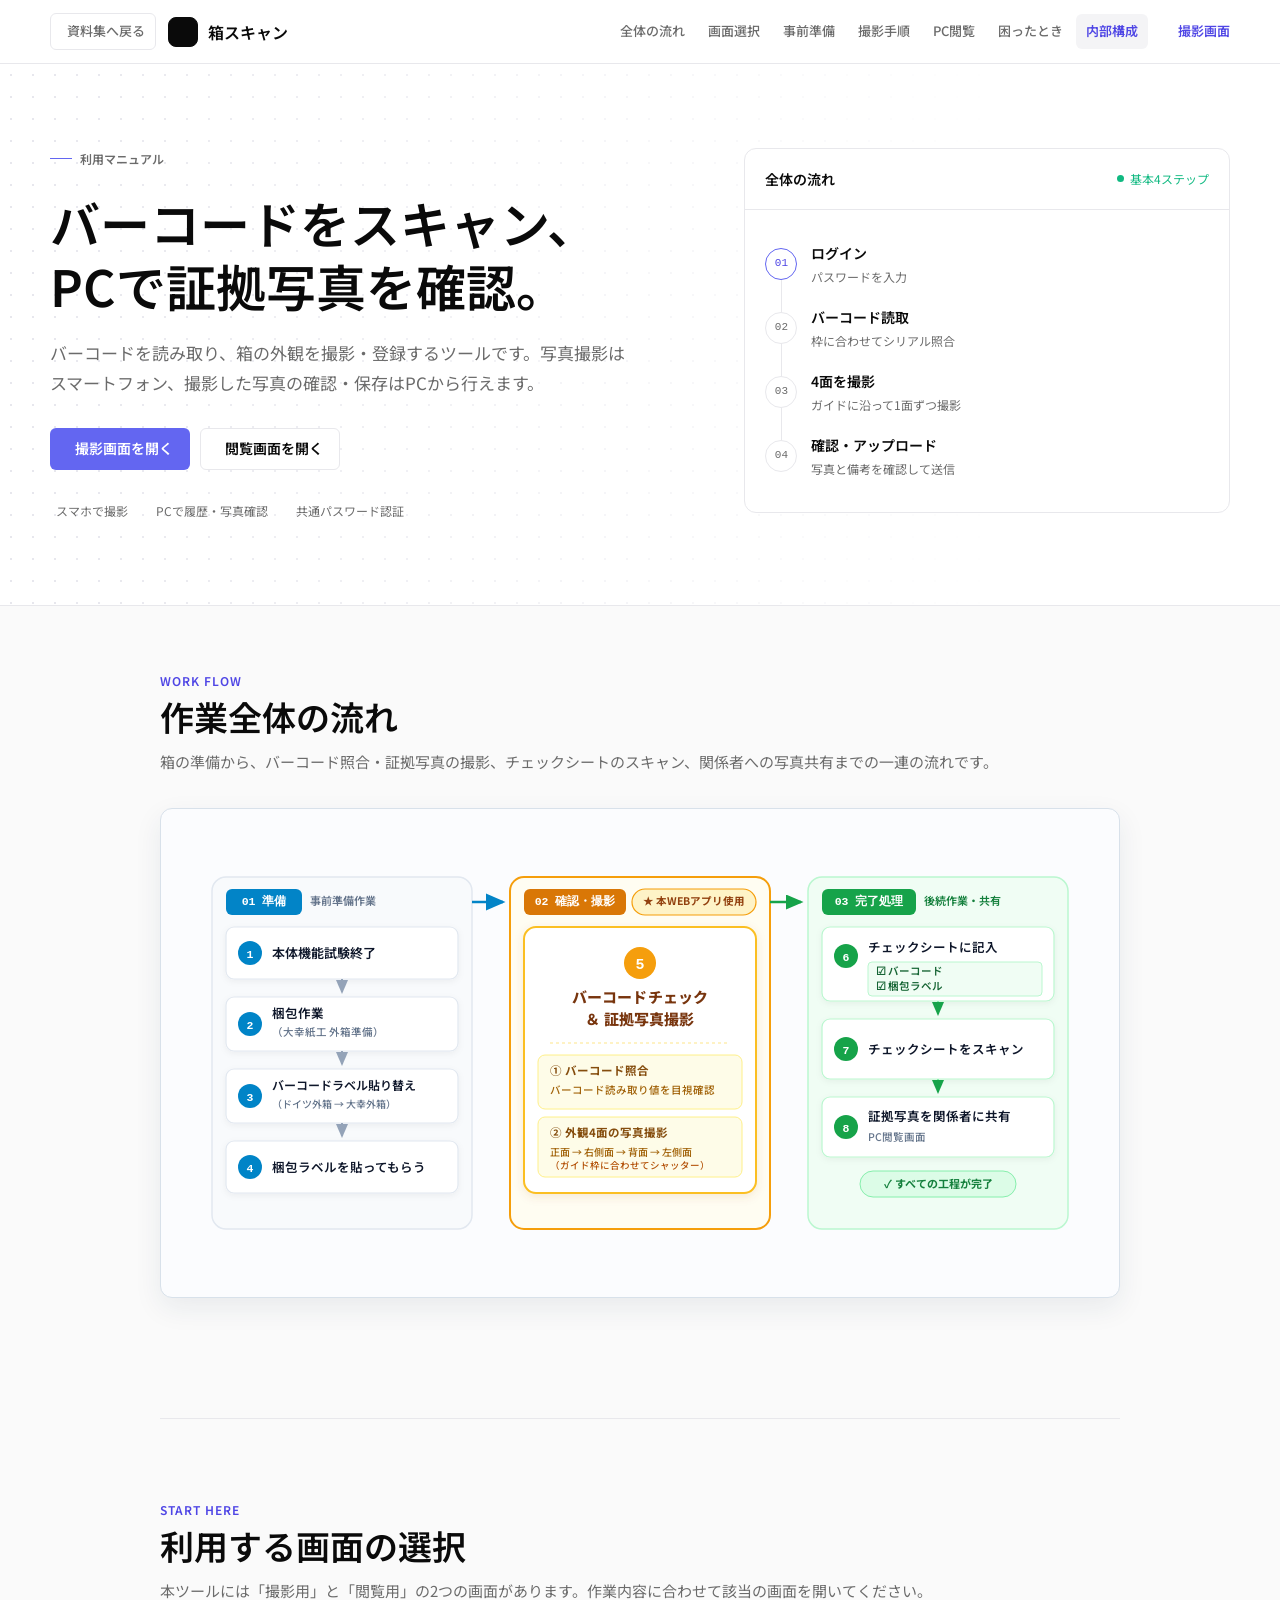
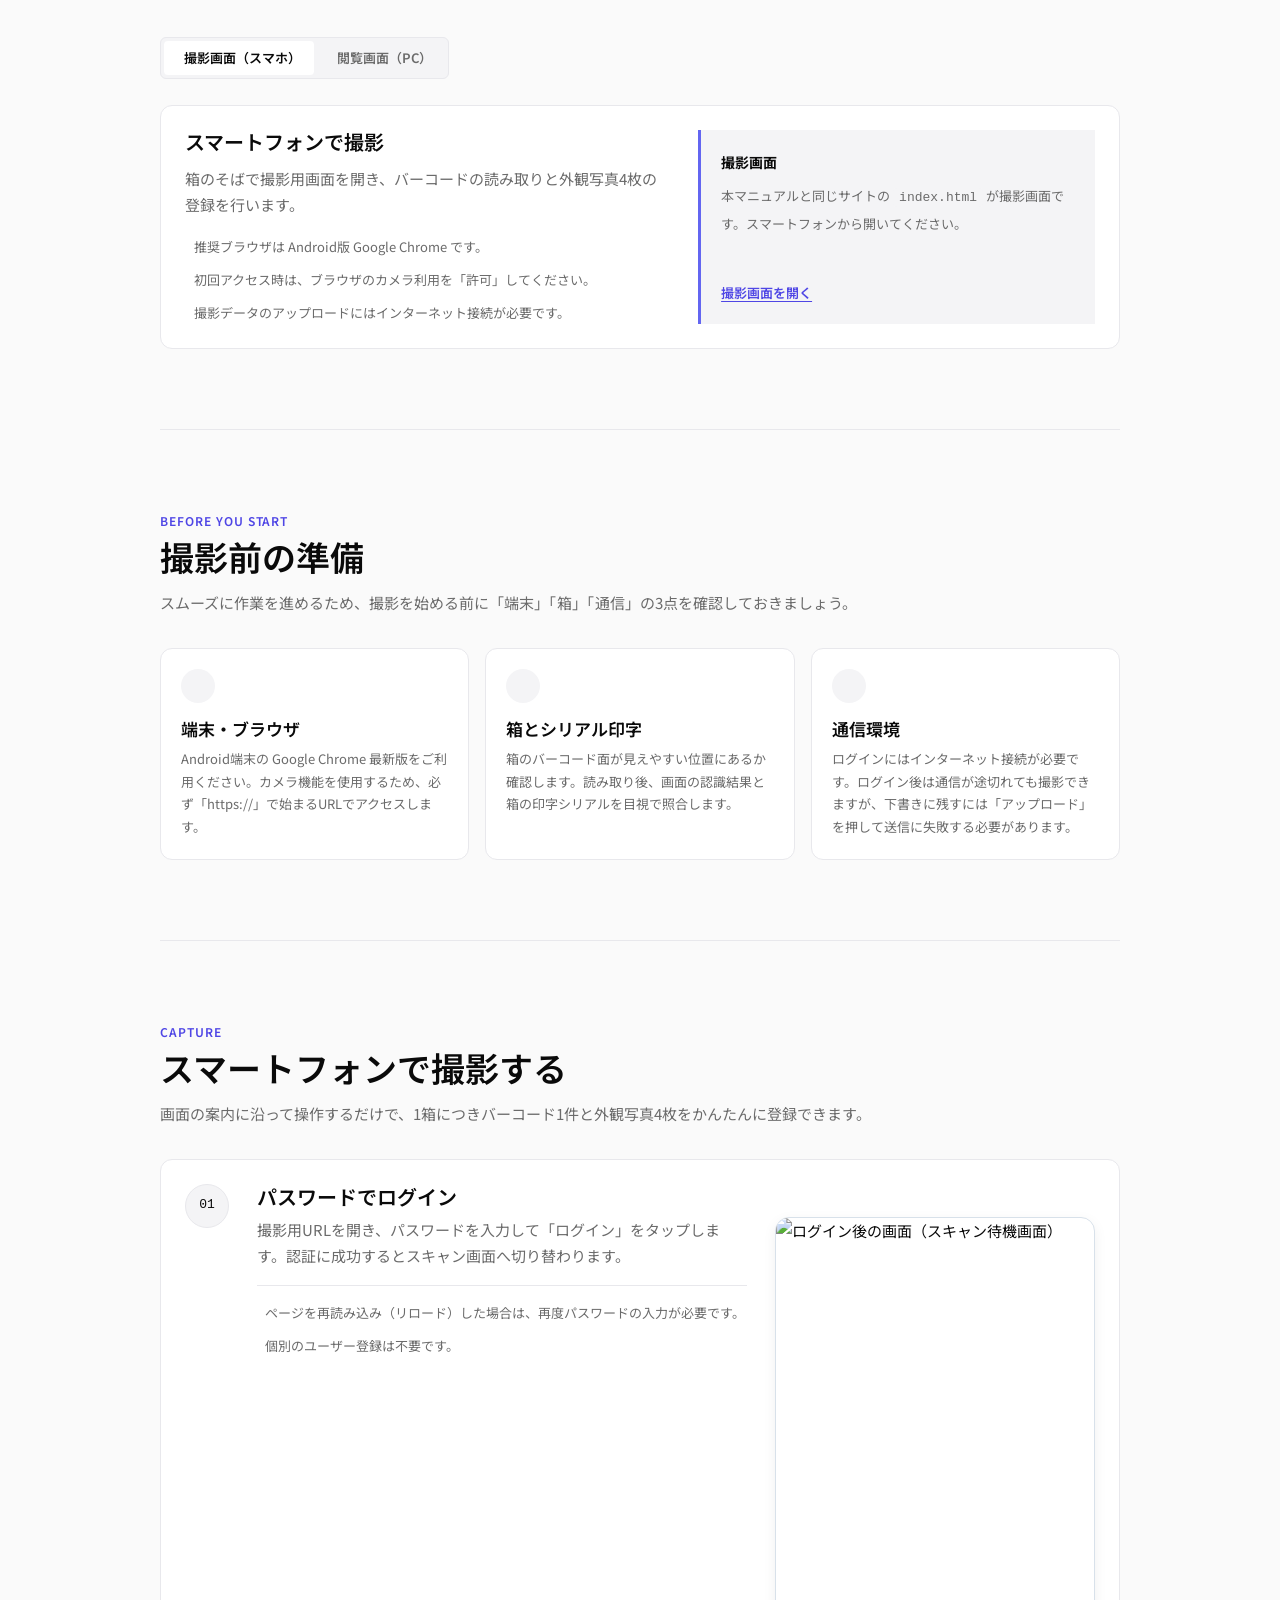
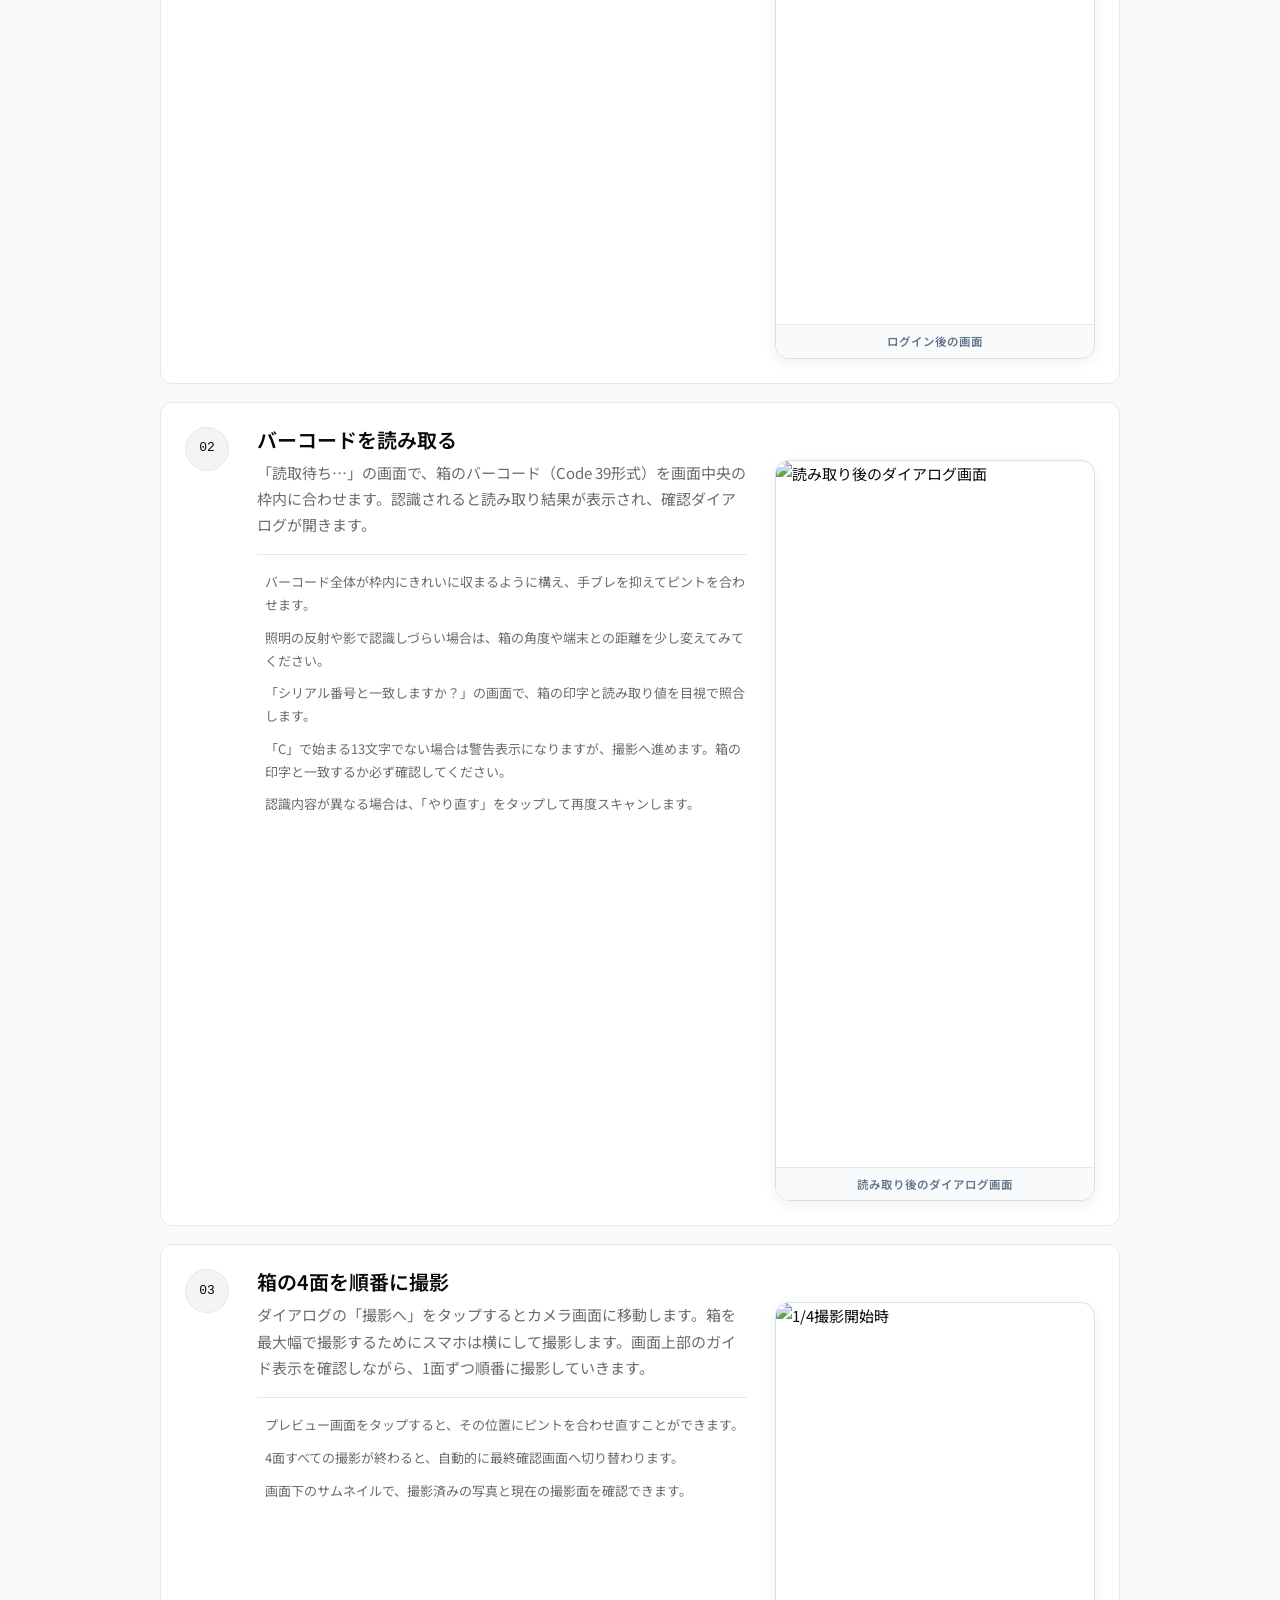
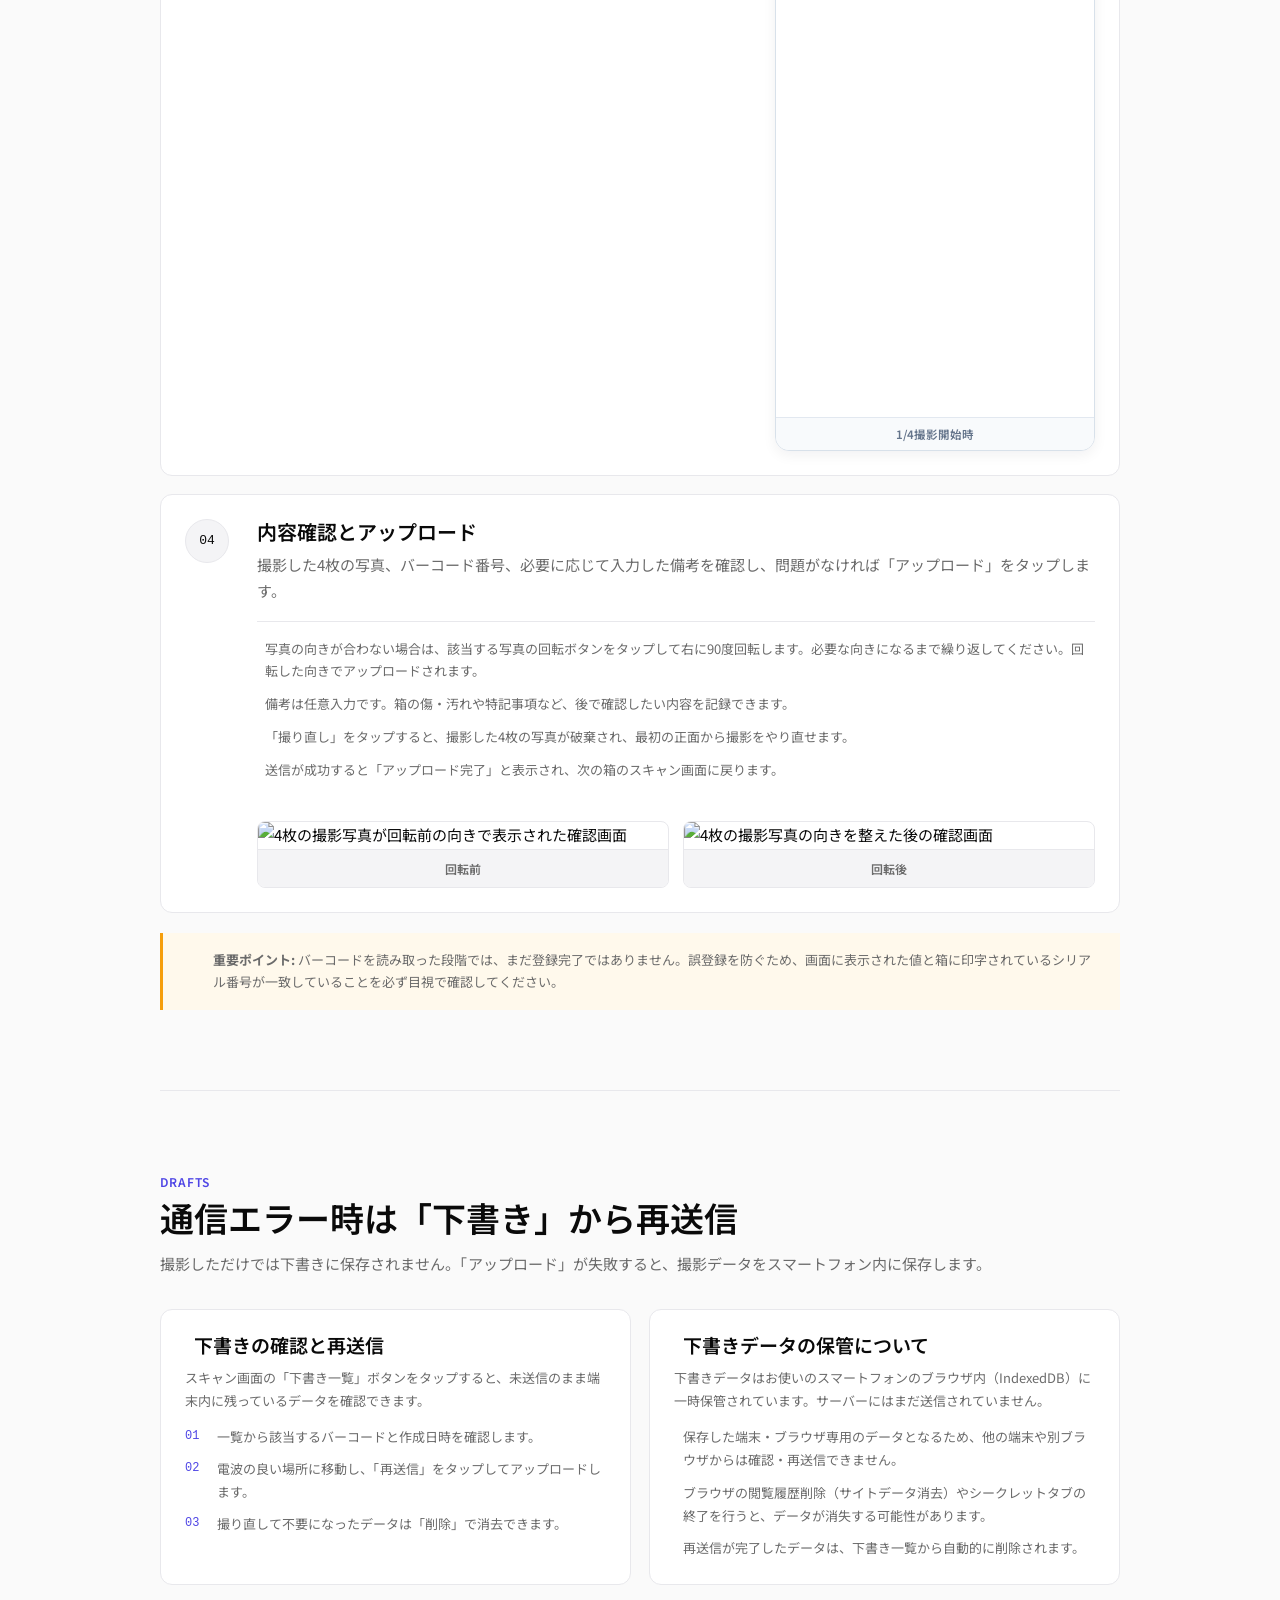
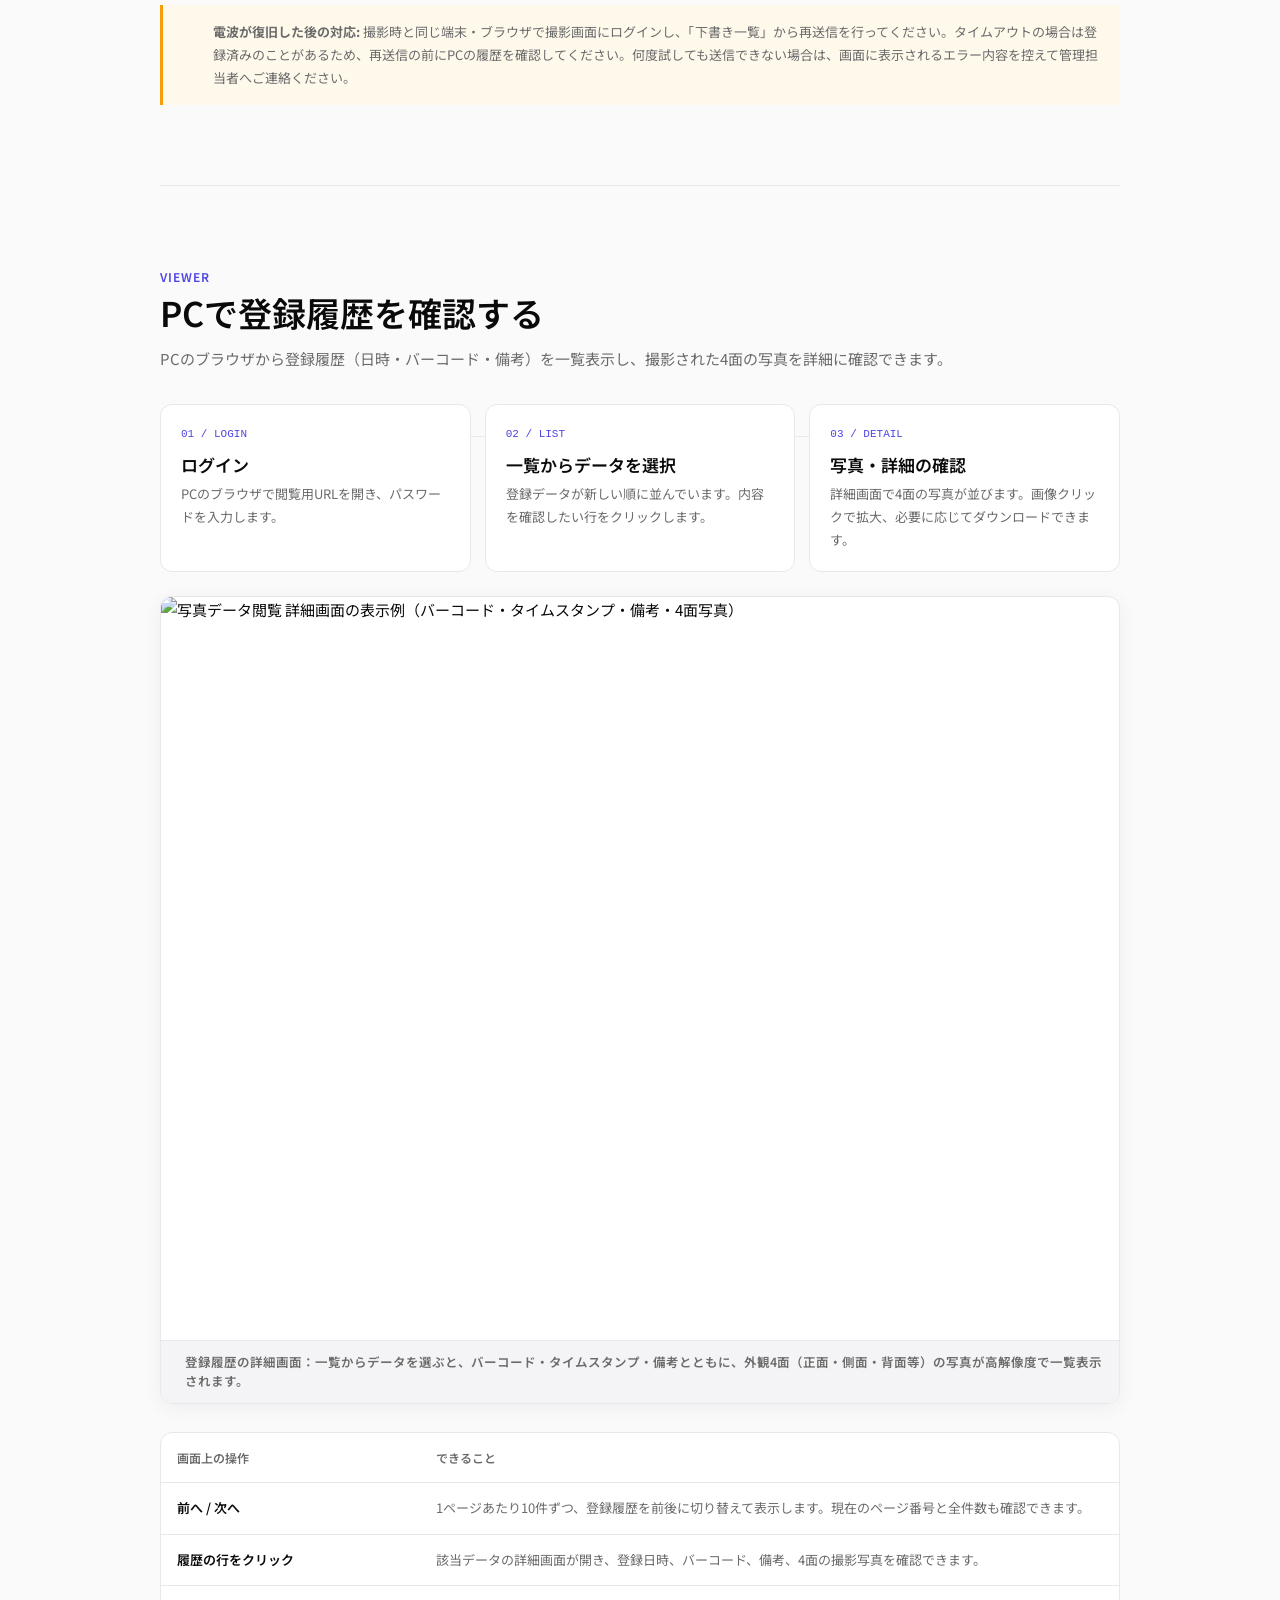
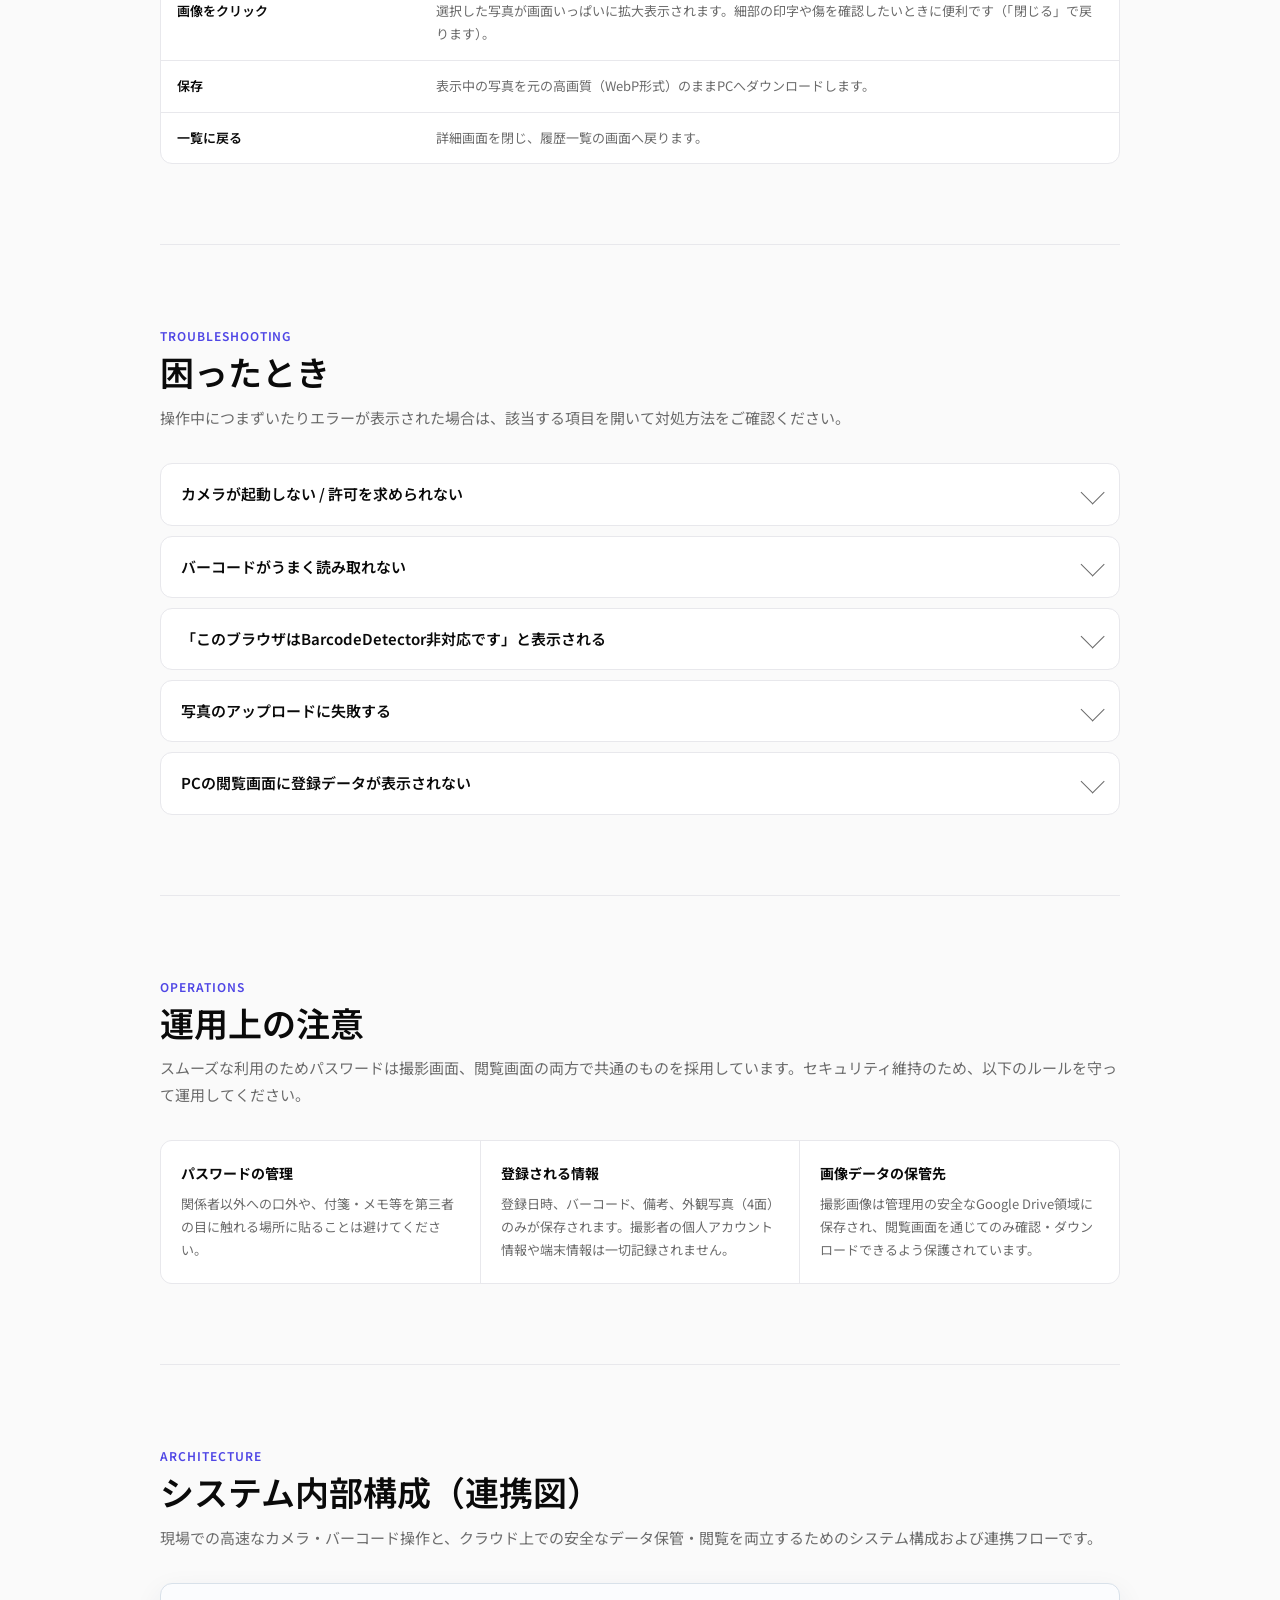
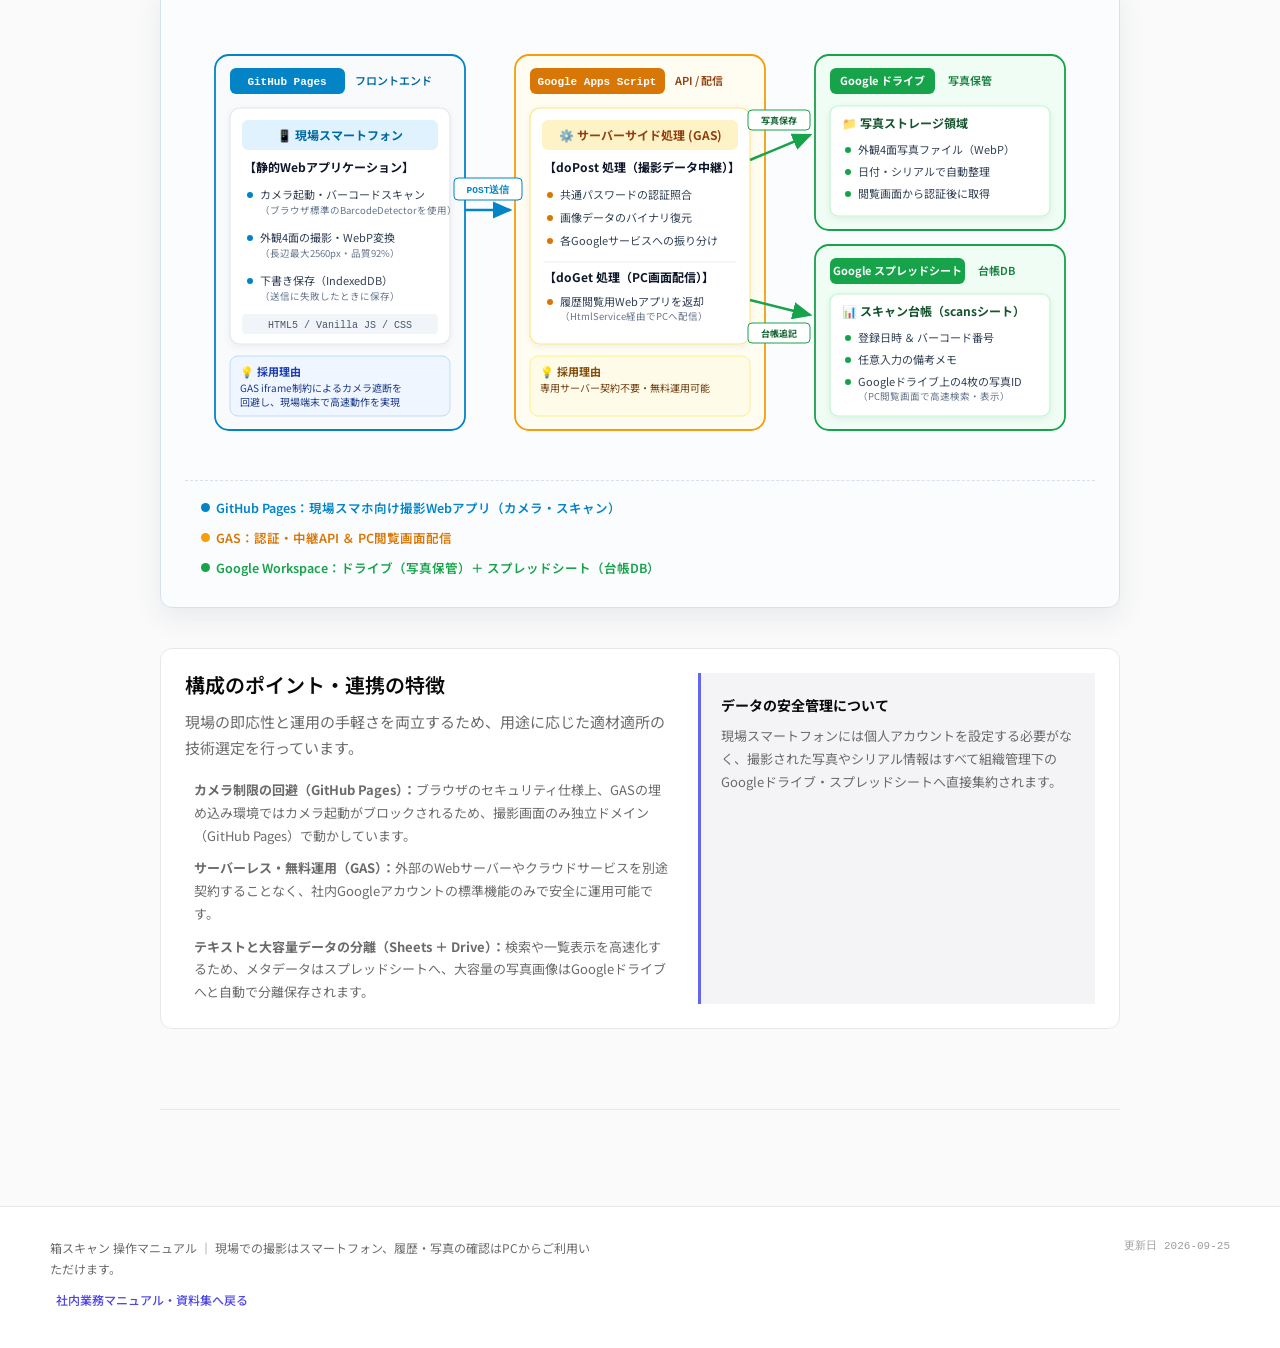
==== commit a910090c: "feat: enhance manual layout with visual comparison and improved grid structure" ====
--- a/doc/manual.html
+++ b/doc/manual.html
@@ -829,9 +829,23 @@
 
     .step-item.has-visual .step-content {
       display: grid;
-      grid-template-columns: minmax(0, 1fr) 220px;
-      gap: 28px;
-      align-items: start;
+      grid-template-columns: minmax(0, 1fr) 320px;
+      grid-template-areas:
+        "title ."
+        "main visual";
+      gap: 0 28px;
+    }
+
+    .step-item.has-visual .step-content > h3 {
+      grid-area: title;
+    }
+
+    .step-item.has-visual .step-main {
+      grid-area: main;
+    }
+
+    .step-item.has-visual .step-visual {
+      grid-area: visual;
     }
 
     .step-main {
@@ -847,7 +861,7 @@
     .step-screenshot {
       margin: 0;
       width: 100%;
-      max-width: 220px;
+      max-width: 320px;
       border: 1px solid #D8E1EA;
       border-radius: 14px;
       overflow: hidden;
@@ -896,6 +910,37 @@
       height: 16px;
       margin-top: 4px;
       color: var(--primary);
+    }
+
+    .rotation-comparison {
+      display: grid;
+      grid-template-columns: repeat(2, minmax(0, 1fr));
+      gap: 14px;
+      margin-top: 24px;
+    }
+
+    .rotation-comparison figure {
+      margin: 0;
+      overflow: hidden;
+      border: 1px solid var(--border);
+      border-radius: var(--radius-panel);
+      background: var(--surface);
+    }
+
+    .rotation-comparison img {
+      display: block;
+      width: 100%;
+      height: auto;
+    }
+
+    .rotation-comparison figcaption {
+      padding: 8px 12px;
+      border-top: 1px solid var(--border);
+      background: var(--surface-alt);
+      color: var(--text-secondary);
+      font-size: 12px;
+      font-weight: 600;
+      text-align: center;
     }
 
     .inline-code {
@@ -1378,10 +1423,18 @@
         gap: 20px;
       }
 
+      .step-item.has-visual .step-content {
+        grid-template-areas:
+          "title"
+          "main"
+          "visual";
+        gap: 12px 0;
+      }
+
       .step-visual {
-        width: 100%;
-        max-width: 240px;
-        margin: 4px auto 0;
+        width: calc(100% + 54px);
+        max-width: 360px;
+        margin: 4px 0 0 -54px;
       }
 
       .step-number {
@@ -1396,6 +1449,12 @@
 
       .step-detail {
         grid-template-columns: 1fr;
+      }
+
+      .rotation-comparison {
+        grid-template-columns: 1fr;
+        max-width: 320px;
+        margin: 24px auto 0;
       }
 
       .footer-inner {
@@ -1898,8 +1957,8 @@
             <li class="step-item has-visual">
               <span class="step-number">01</span>
               <div class="step-content">
+                <h3>パスワードでログイン</h3>
                 <div class="step-main">
-                  <h3>パスワードでログイン</h3>
                   <p>撮影用URLを開き、パスワードを入力して「ログイン」をタップします。認証に成功するとスキャン画面へ切り替わります。</p>
                   <ul class="step-detail">
                     <li><i data-lucide="key-round"
@@ -1920,8 +1979,8 @@
             <li class="step-item has-visual">
               <span class="step-number">02</span>
               <div class="step-content">
+                <h3>バーコードを読み取る</h3>
                 <div class="step-main">
-                  <h3>バーコードを読み取る</h3>
                   <p>「読取待ち…」の画面で、箱のバーコード（Code 39形式）を画面中央の枠内に合わせます。認識されると読み取り結果が表示され、確認ダイアログが開きます。</p>
                   <ul class="step-detail">
                     <li><i data-lucide="scan-line"
@@ -1948,9 +2007,9 @@
             <li class="step-item has-visual">
               <span class="step-number">03</span>
               <div class="step-content">
+                <h3>箱の4面を順番に撮影</h3>
                 <div class="step-main">
-                  <h3>箱の4面を順番に撮影</h3>
-                  <p>ダイアログの「撮影へ」をタップするとカメラ画面に移動します。画面上部のガイド表示を確認しながら、1面ずつ順番に撮影していきます。</p>
+                  <p>ダイアログの「撮影へ」をタップするとカメラ画面に移動します。箱を最大幅で撮影するためにスマホは横にして撮影します。画面上部のガイド表示を確認しながら、1面ずつ順番に撮影していきます。</p>
                   <ul class="step-detail">
                     <li><i data-lucide="focus" aria-hidden="true"></i><span>プレビュー画面をタップすると、その位置にピントを合わせ直すことができます。</span>
                     </li>
@@ -1962,7 +2021,7 @@
                 </div>
                 <div class="step-visual">
                   <figure class="step-screenshot">
-                    <img src="images/step-03-capture.webp" alt="1/4撮影開始時" width="1080" height="2400" loading="lazy">
+                    <img src="images/step-03-capture.webp" alt="1/4撮影開始時" width="864" height="1939" loading="lazy">
                     <figcaption>1/4撮影開始時</figcaption>
                   </figure>
                 </div>
@@ -1984,6 +2043,16 @@
                     <li><i data-lucide="check-circle-2"
                         aria-hidden="true"></i><span>送信が成功すると「アップロード完了」と表示され、次の箱のスキャン画面に戻ります。</span></li>
                   </ul>
+                </div>
+                <div class="rotation-comparison" aria-label="写真の回転前と回転後の比較">
+                  <figure>
+                    <img src="images/step-04-1.webp" alt="4枚の撮影写真が回転前の向きで表示された確認画面" loading="lazy" decoding="async">
+                    <figcaption>回転前</figcaption>
+                  </figure>
+                  <figure>
+                    <img src="images/step-04-2.webp" alt="4枚の撮影写真の向きを整えた後の確認画面" loading="lazy" decoding="async">
+                    <figcaption>回転後</figcaption>
+                  </figure>
                 </div>
               </div>
             </li>
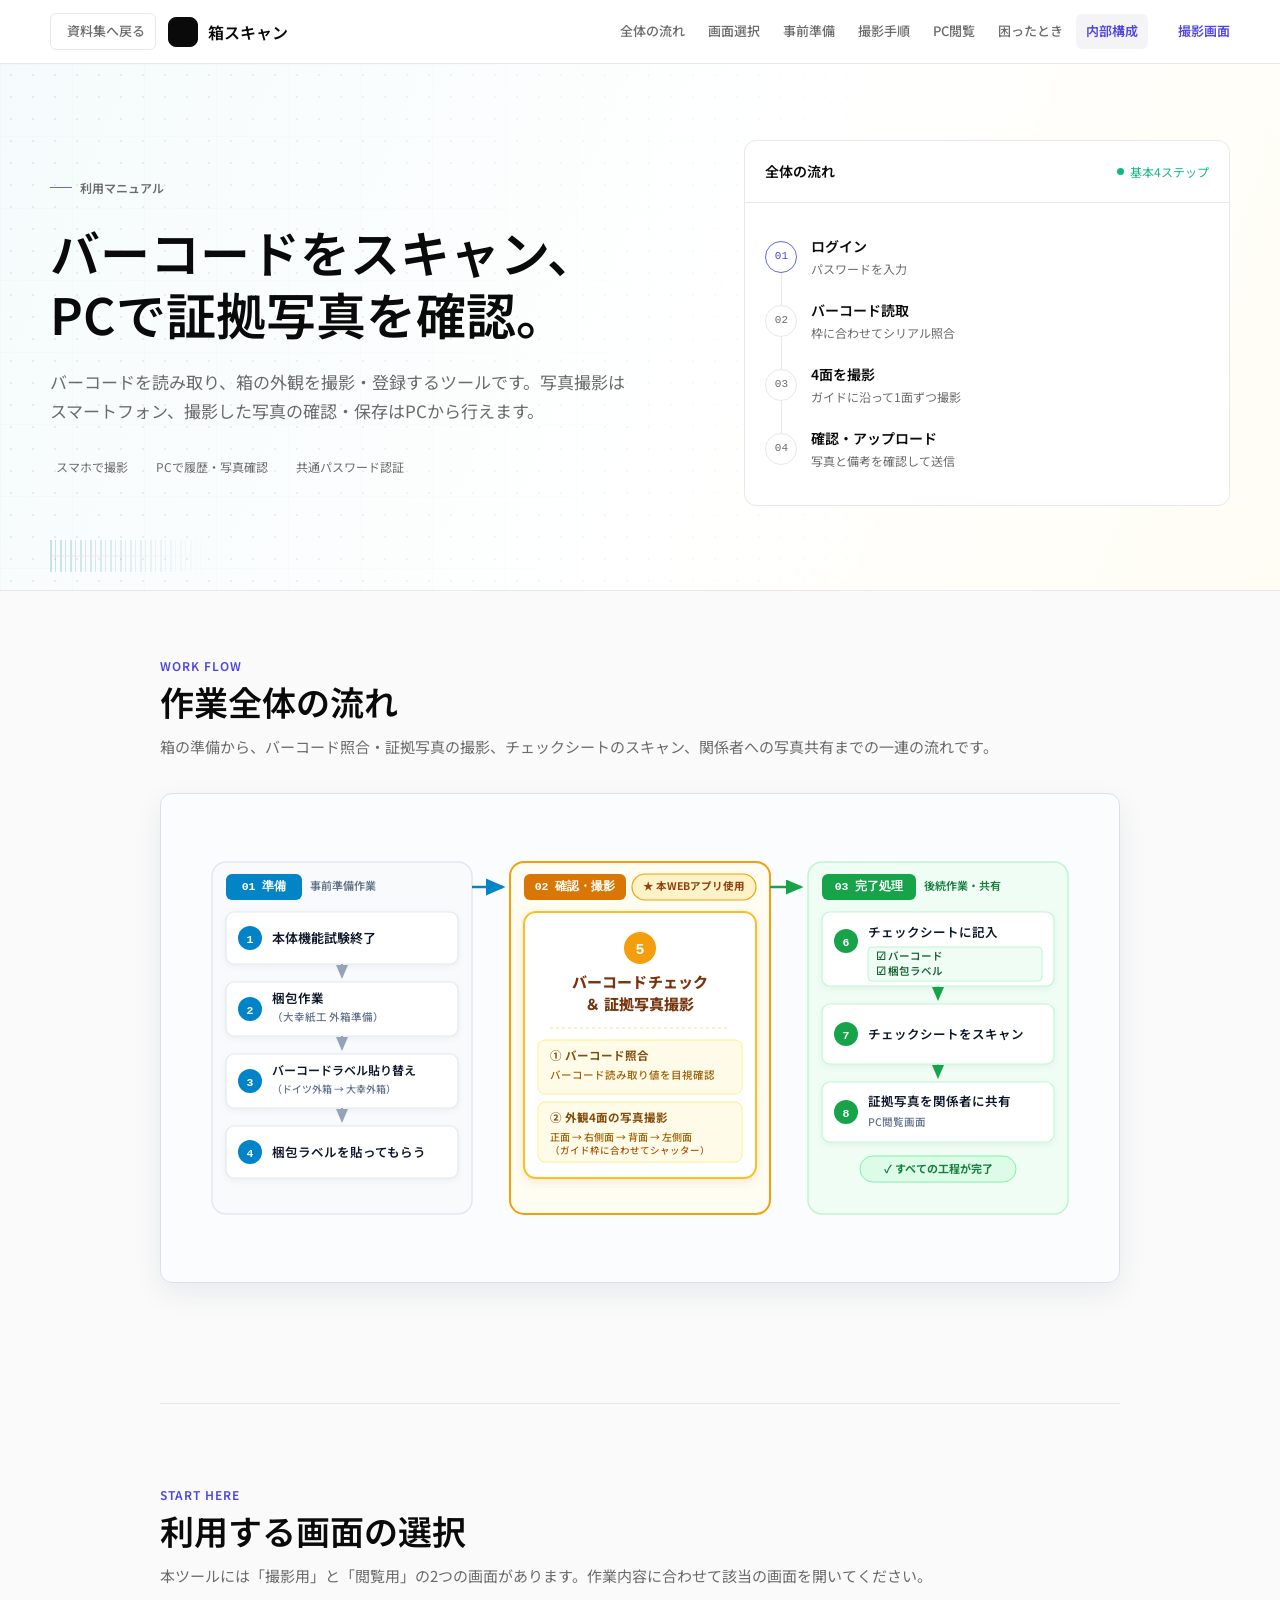
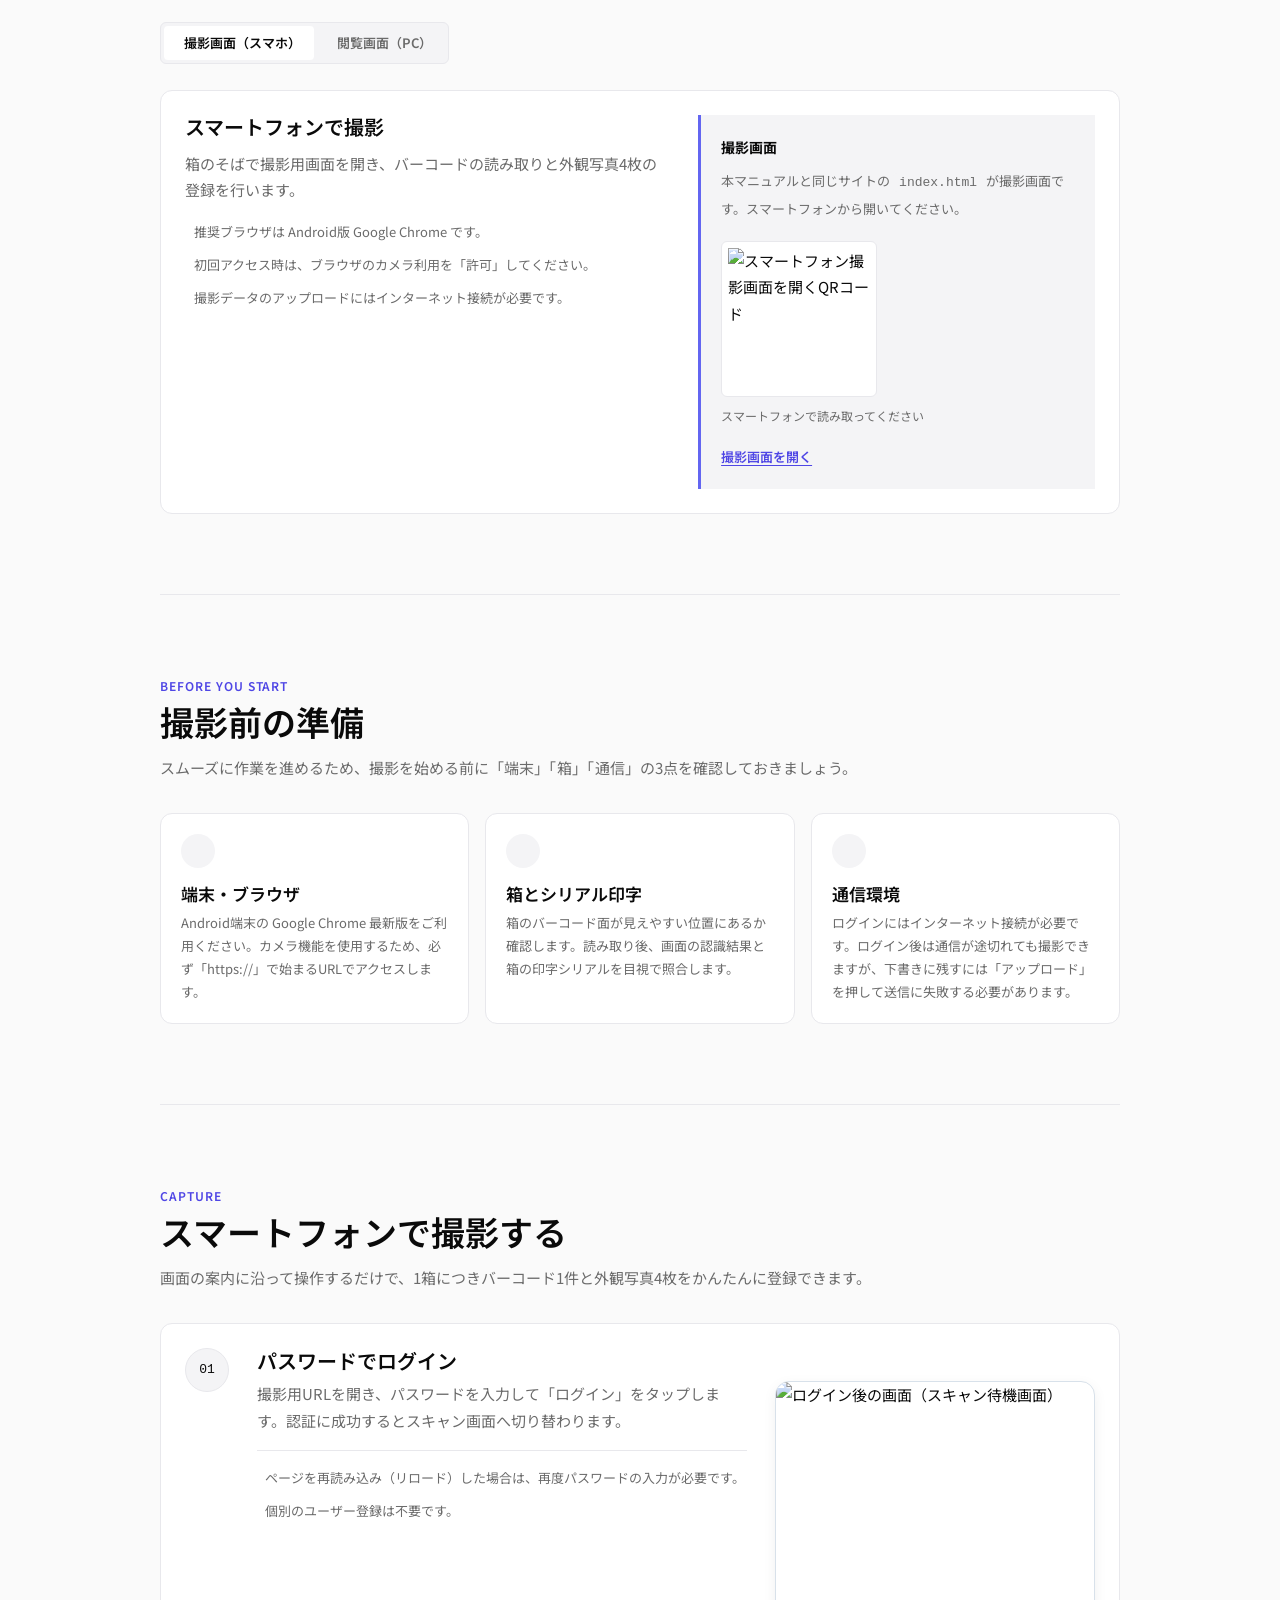
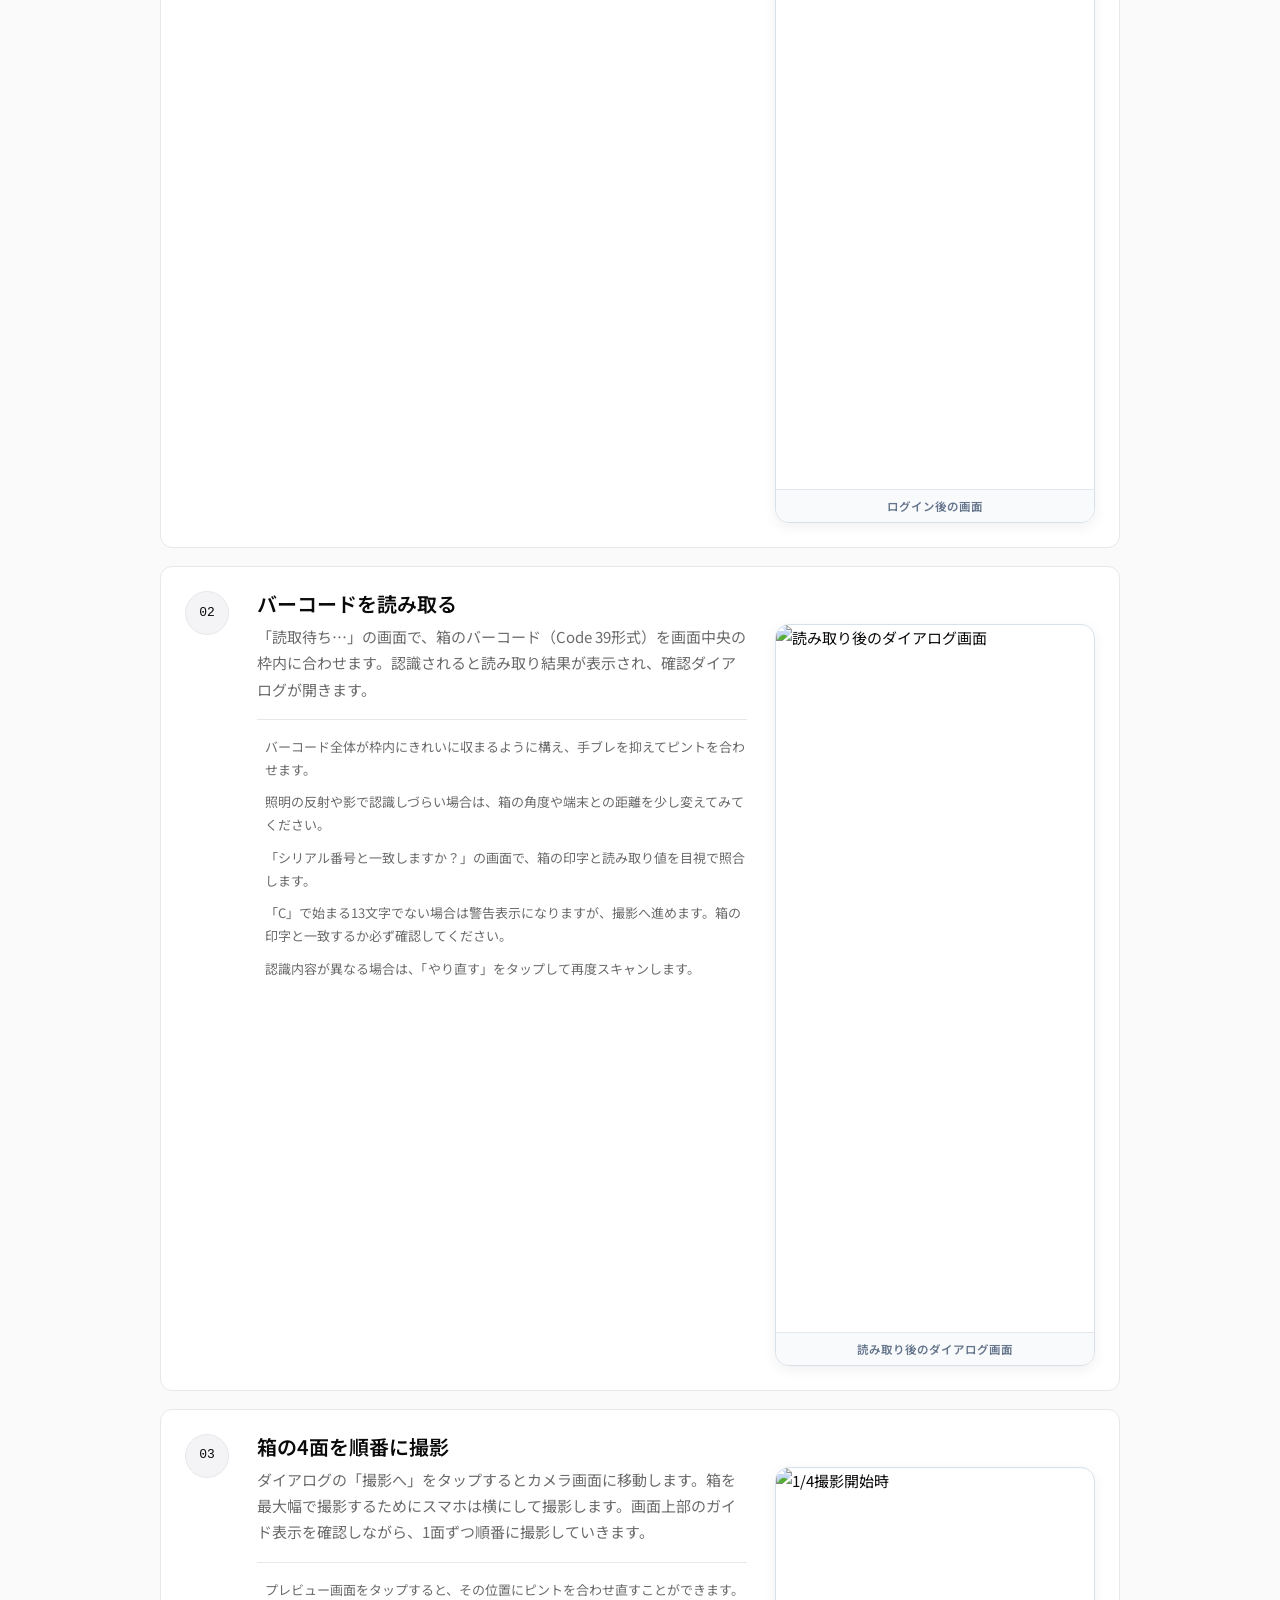
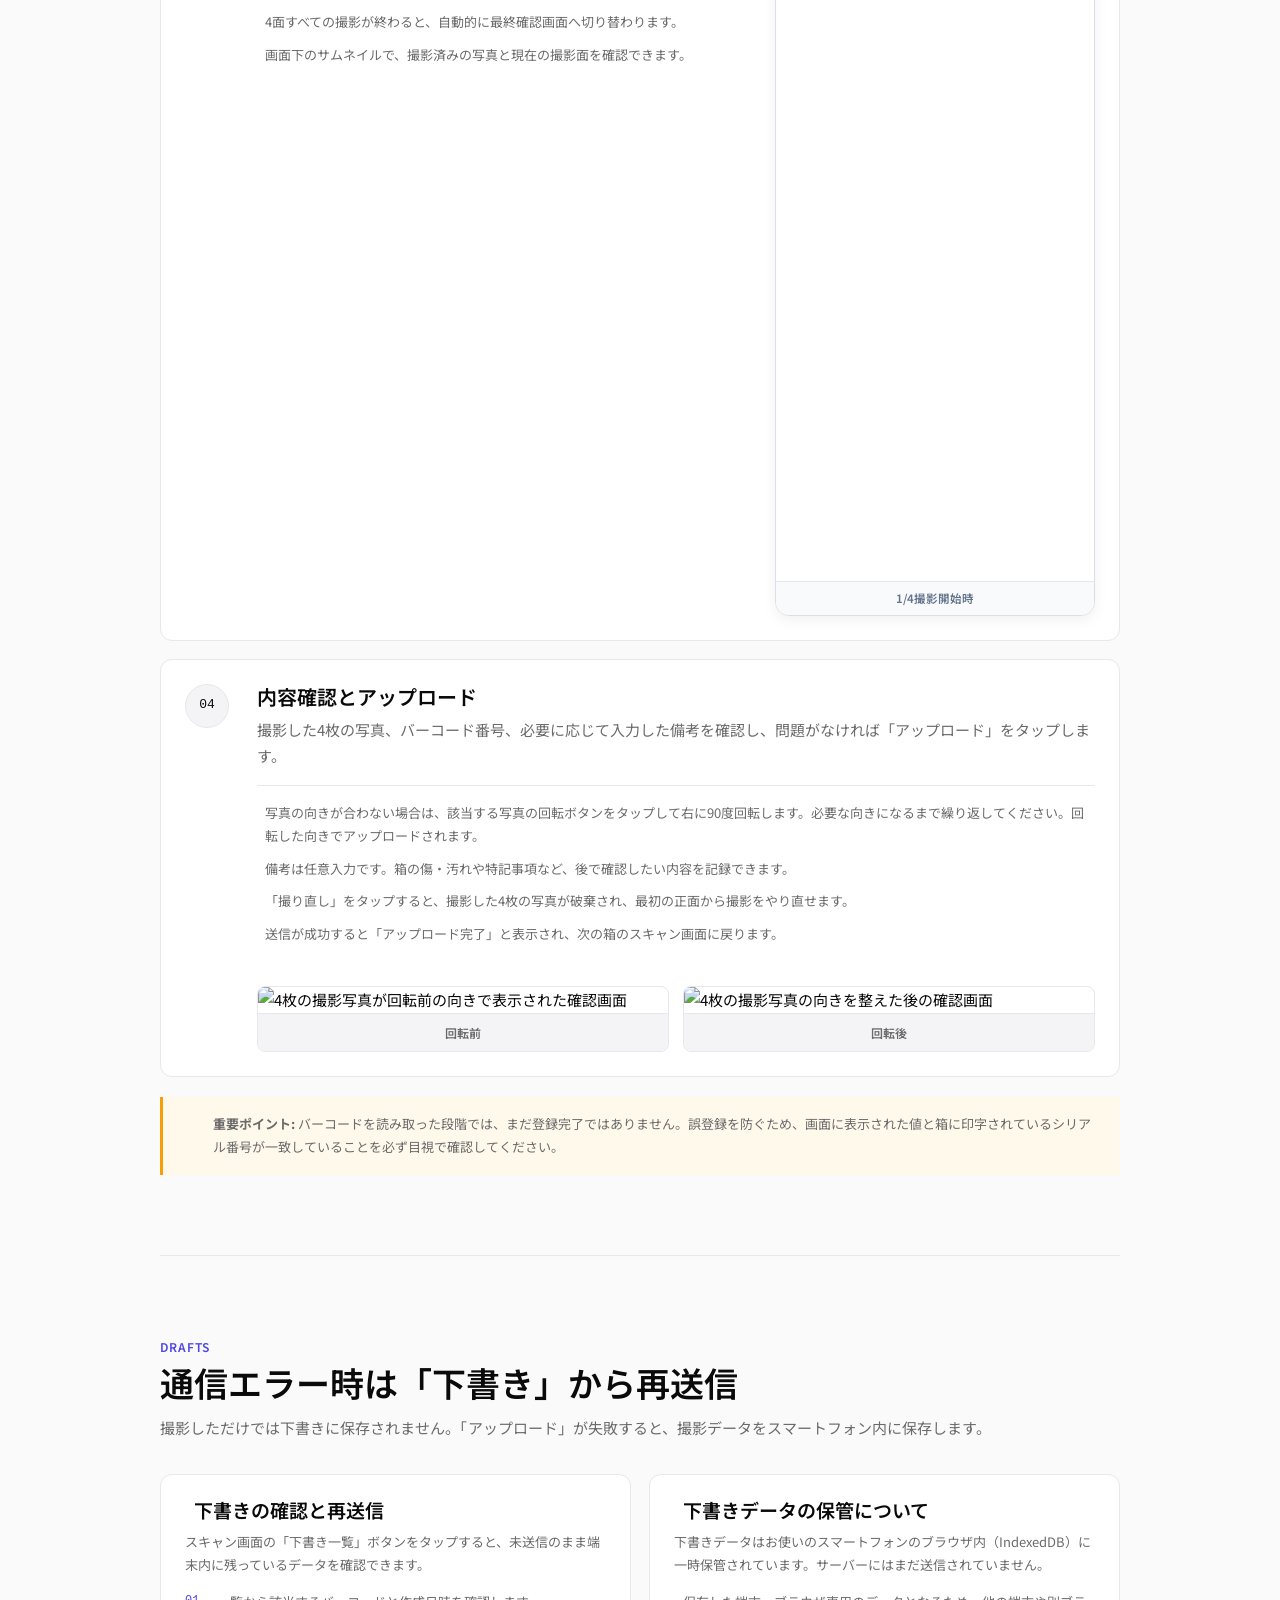
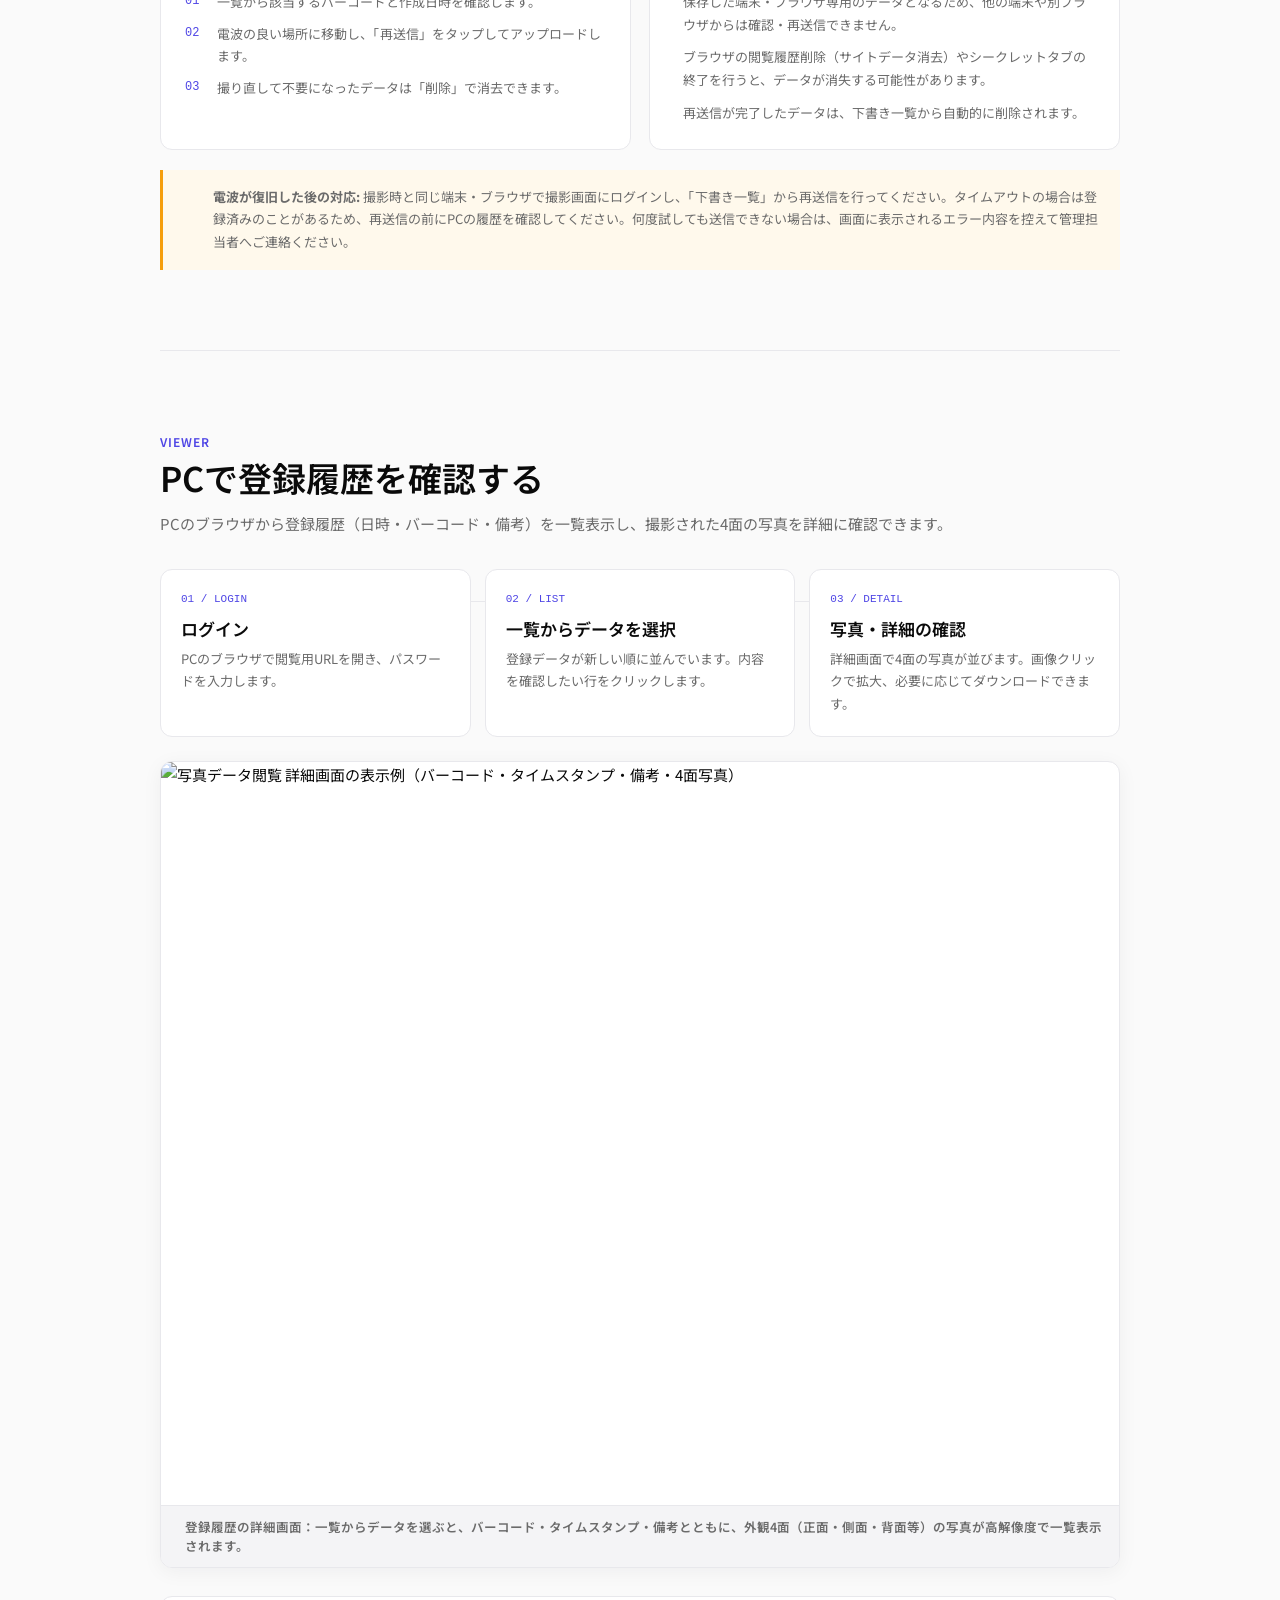
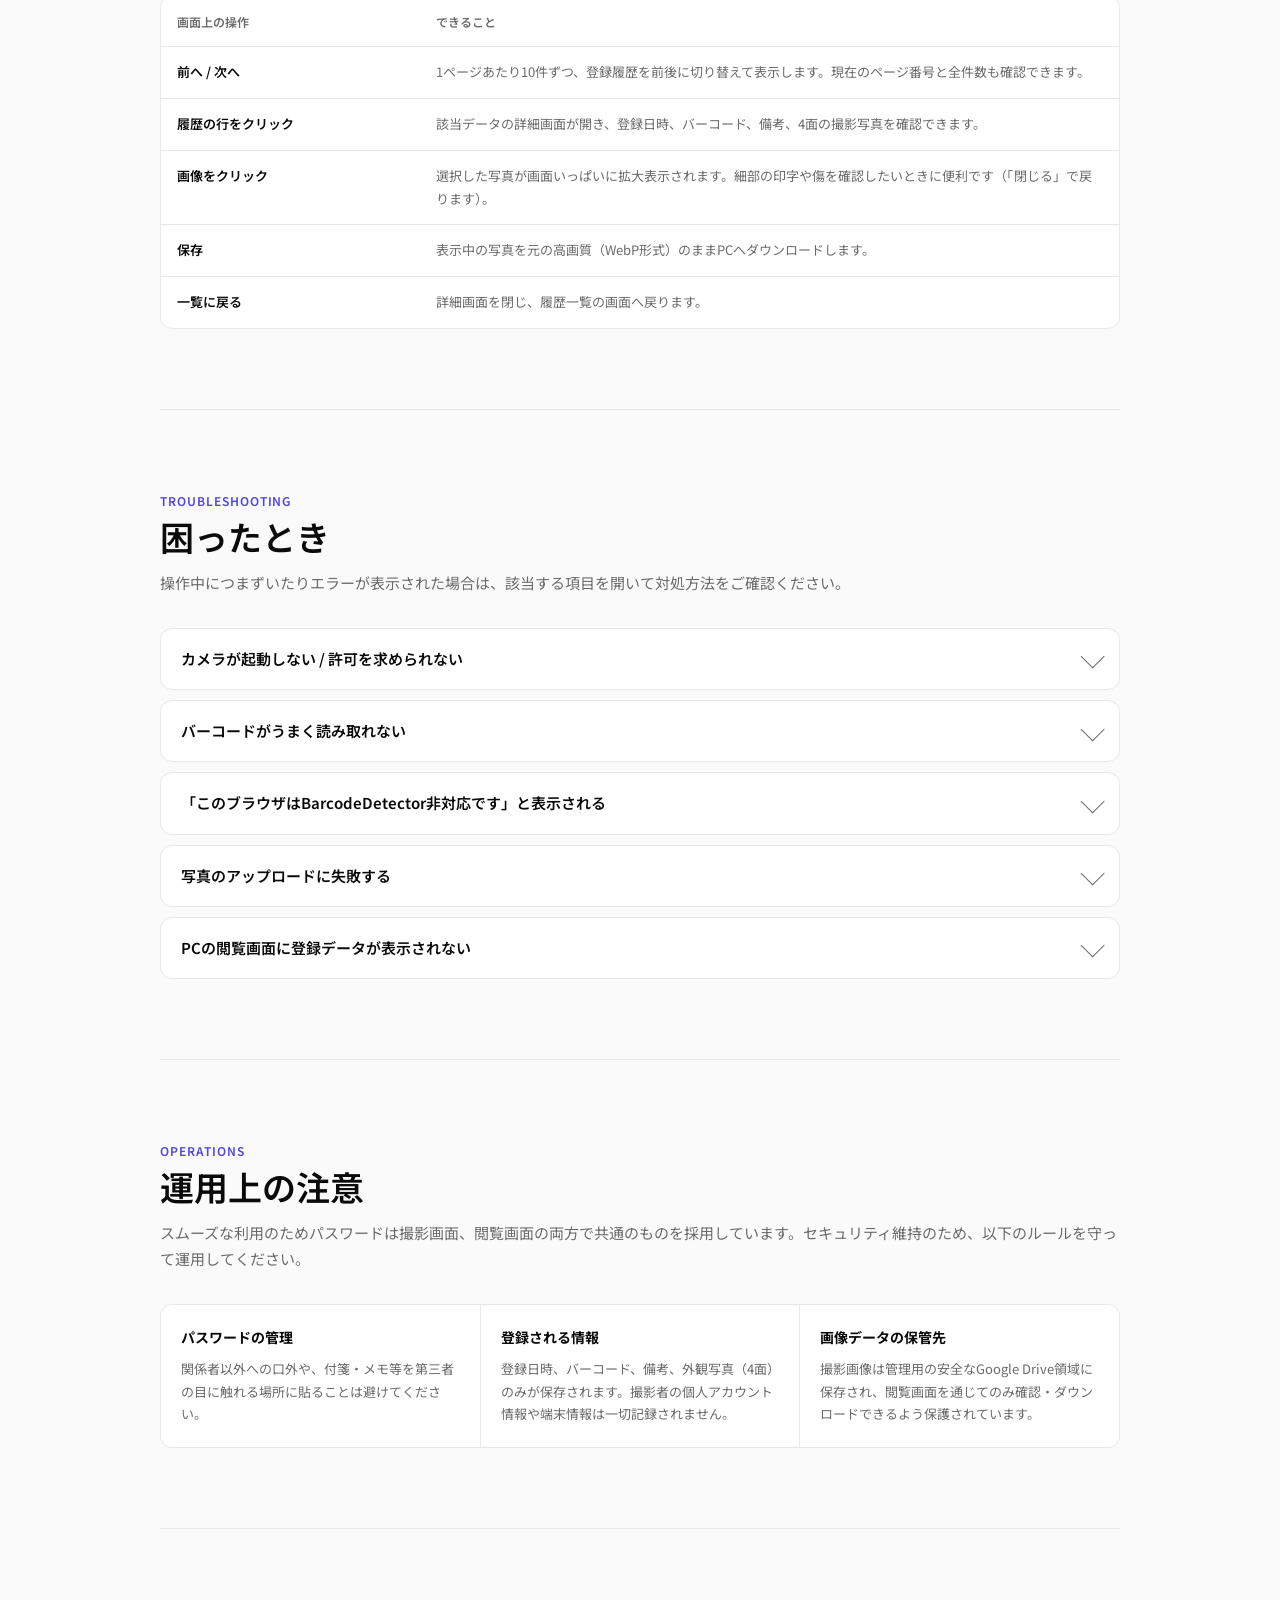
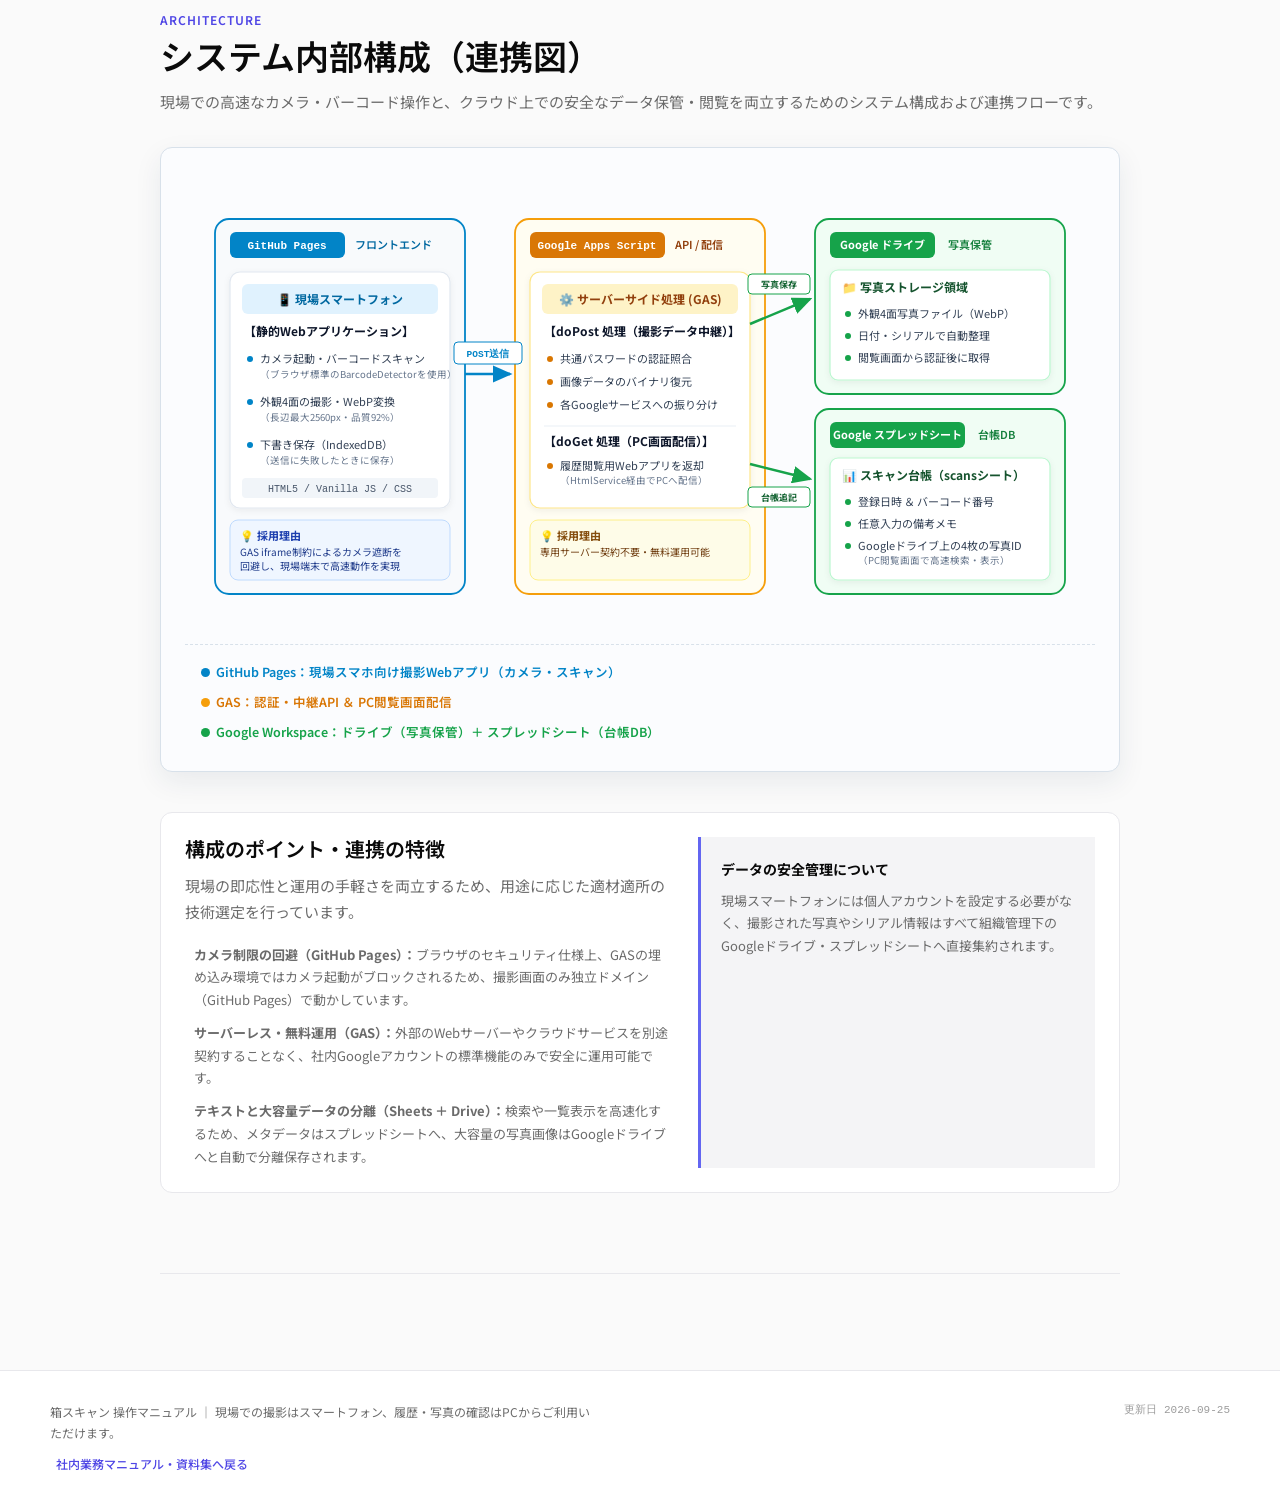
==== commit 15808a3c: "feat: update hero section with new background styles and add QR code for smartphone access" ====
--- a/doc/manual.html
+++ b/doc/manual.html
@@ -239,23 +239,44 @@
       position: relative;
       overflow: hidden;
       border-bottom: 1px solid var(--border);
-      background: var(--surface);
+      background: linear-gradient(112deg, #F5FBFC 0%, #FFFFFF 56%, #FFFDF4 100%);
     }
 
     .hero::before {
       position: absolute;
+      z-index: 0;
       inset: 0;
-      background-image: radial-gradient(#DCDCE5 1px, transparent 1px);
+      background-image:
+        radial-gradient(#D5E0E2 1px, transparent 1px),
+        linear-gradient(90deg, rgba(15, 118, 110, 0.035) 1px, transparent 1px),
+        linear-gradient(rgba(15, 118, 110, 0.035) 1px, transparent 1px);
       background-position: 0 0;
-      background-size: 22px 22px;
+      background-size: 22px 22px, 72px 72px, 72px 72px;
       content: "";
-      opacity: 0.7;
+      opacity: 0.62;
       pointer-events: none;
       mask-image: linear-gradient(to right, black, transparent 78%);
     }
 
+    .hero::after {
+      position: absolute;
+      z-index: 0;
+      bottom: 18px;
+      left: max(24px, calc((100% - var(--content-width)) / 2));
+      width: 176px;
+      height: 32px;
+      background-image:
+        linear-gradient(180deg, transparent 47%, rgba(239, 68, 68, 0.55) 49%, rgba(239, 68, 68, 0.55) 51%, transparent 53%),
+        repeating-linear-gradient(90deg, #0F766E 0 2px, transparent 2px 5px, #0F766E 5px 6px, transparent 6px 10px);
+      content: "";
+      opacity: 0.2;
+      pointer-events: none;
+      mask-image: linear-gradient(to right, black, transparent 92%);
+    }
+
     .hero-inner {
       position: relative;
+      z-index: 1;
       display: grid;
       grid-template-columns: minmax(0, 1fr) minmax(360px, 0.78fr);
       gap: 72px;
@@ -320,62 +341,6 @@
       margin-bottom: 30px;
       color: var(--text-secondary);
       font-size: 17px;
-    }
-
-    .hero-actions {
-      display: flex;
-      flex-wrap: wrap;
-      align-items: center;
-      gap: 10px;
-      margin-bottom: 30px;
-    }
-
-    .button {
-      display: inline-flex;
-      align-items: center;
-      justify-content: center;
-      gap: 8px;
-      min-height: 42px;
-      padding: 10px 16px;
-      border: 1px solid transparent;
-      border-radius: var(--radius-control);
-      font-family: var(--font-body);
-      font-size: 14px;
-      font-weight: 600;
-      line-height: 1.2;
-      text-decoration: none;
-      cursor: pointer;
-      transition: background-color 180ms ease, border-color 180ms ease, color 180ms ease, box-shadow 180ms ease, transform 180ms ease;
-    }
-
-    .button:hover {
-      transform: translateY(-1px);
-    }
-
-    .button svg {
-      width: 17px;
-      height: 17px;
-    }
-
-    .button-primary {
-      background: var(--primary);
-      color: var(--surface);
-    }
-
-    .button-primary:hover {
-      background: var(--primary-hover);
-      box-shadow: 0 4px 12px rgba(99, 102, 241, 0.35);
-    }
-
-    .button-secondary {
-      border-color: var(--border);
-      background: var(--surface);
-      color: var(--text-primary);
-    }
-
-    .button-secondary:hover {
-      border-color: var(--primary);
-      color: var(--primary-hover);
     }
 
     .hero-meta {
@@ -717,6 +682,29 @@
     .route-callout span {
       color: var(--text-secondary);
       font-size: 13px;
+    }
+
+    .capture-qr {
+      display: grid;
+      justify-items: start;
+      gap: 8px;
+      margin: 0;
+    }
+
+    .capture-qr img {
+      display: block;
+      width: 156px;
+      height: 156px;
+      padding: 6px;
+      border: 1px solid var(--border);
+      border-radius: var(--radius-control);
+      background: var(--surface);
+      image-rendering: pixelated;
+    }
+
+    .capture-qr figcaption {
+      color: var(--text-secondary);
+      font-size: 12px;
     }
 
     .text-link {
@@ -1350,6 +1338,13 @@
         padding: 48px 0 54px;
       }
 
+      .hero::after {
+        bottom: 14px;
+        left: 16px;
+        width: 132px;
+        height: 24px;
+      }
+
       .manual-shell {
         padding: 38px 0 68px;
       }
@@ -1466,7 +1461,6 @@
     @media print {
 
       .site-header,
-      .hero-actions,
       .mode-switch,
       .header-actions {
         display: none !important;
@@ -1574,19 +1568,6 @@
           <h1 id="page-title"><span class="hero-title-line">バーコードをスキャン、</span><br><span
               class="hero-title-line">PCで証拠写真を確認。</span></h1>
           <p class="hero-lede">バーコードを読み取り、箱の外観を撮影・登録するツールです。写真撮影はスマートフォン、撮影した写真の確認・保存はPCから行えます。</p>
-          <div class="hero-actions">
-            <a class="button button-primary" target="_blank" rel="noreferrer"
-              href="https://astu-wo.github.io/box-scan-capture/">
-              <i data-lucide="camera" aria-hidden="true"></i>
-              <span>撮影画面を開く</span>
-            </a>
-            <a class="button button-secondary" target="_blank" rel="noreferrer"
-              href="https://script.google.com/macros/s/AKfycbwYffcivGulP2xIHiD-XuaZOVTvfoc_p3gTTQxRFH3M8gFHk2wRfrTMfgSN4TB12aoD/exec?page=viewer"
-              target="_blank" rel="noreferrer">
-              <i data-lucide="monitor" aria-hidden="true"></i>
-              <span>閲覧画面を開く</span>
-            </a>
-          </div>
           <div class="hero-meta" aria-label="利用環境と条件">
             <span><i data-lucide="smartphone" aria-hidden="true"></i>スマホで撮影</span>
             <span><i data-lucide="monitor" aria-hidden="true"></i>PCで履歴・写真確認</span>
@@ -1887,6 +1868,11 @@
               <div class="route-callout">
                 <div><strong>撮影画面</strong><span>本マニュアルと同じサイトの <span class="inline-code">index.html</span>
                     が撮影画面です。スマートフォンから開いてください。</span></div>
+                <figure class="capture-qr">
+                  <img src="https://api.qrserver.com/v1/create-qr-code/?size=180x180&amp;margin=8&amp;data=https%3A%2F%2Fastu-wo.github.io%2Fbox-scan-capture%2F"
+                    alt="スマートフォン撮影画面を開くQRコード" width="156" height="156" loading="lazy">
+                  <figcaption>スマートフォンで読み取ってください</figcaption>
+                </figure>
                 <a class="text-link" href="../index.html">撮影画面を開く <i data-lucide="arrow-up-right"
                     aria-hidden="true"></i></a>
               </div>
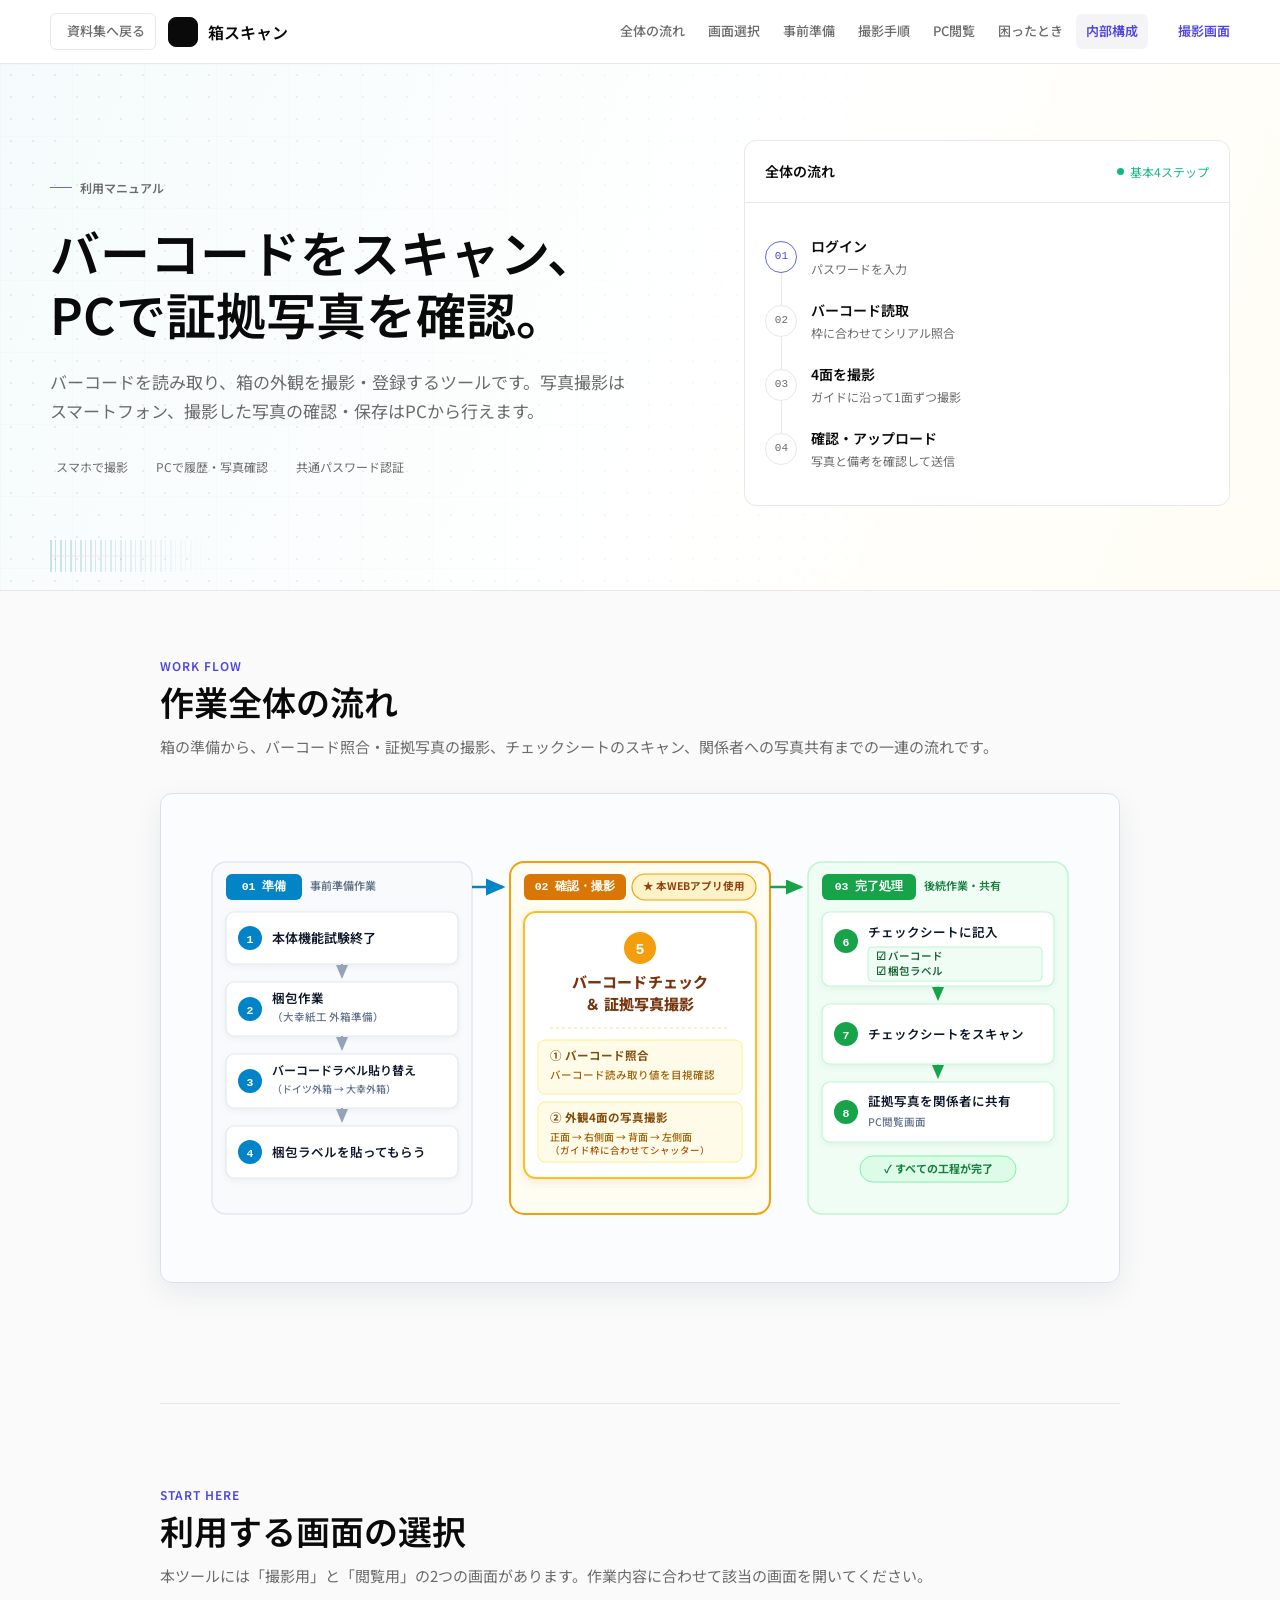
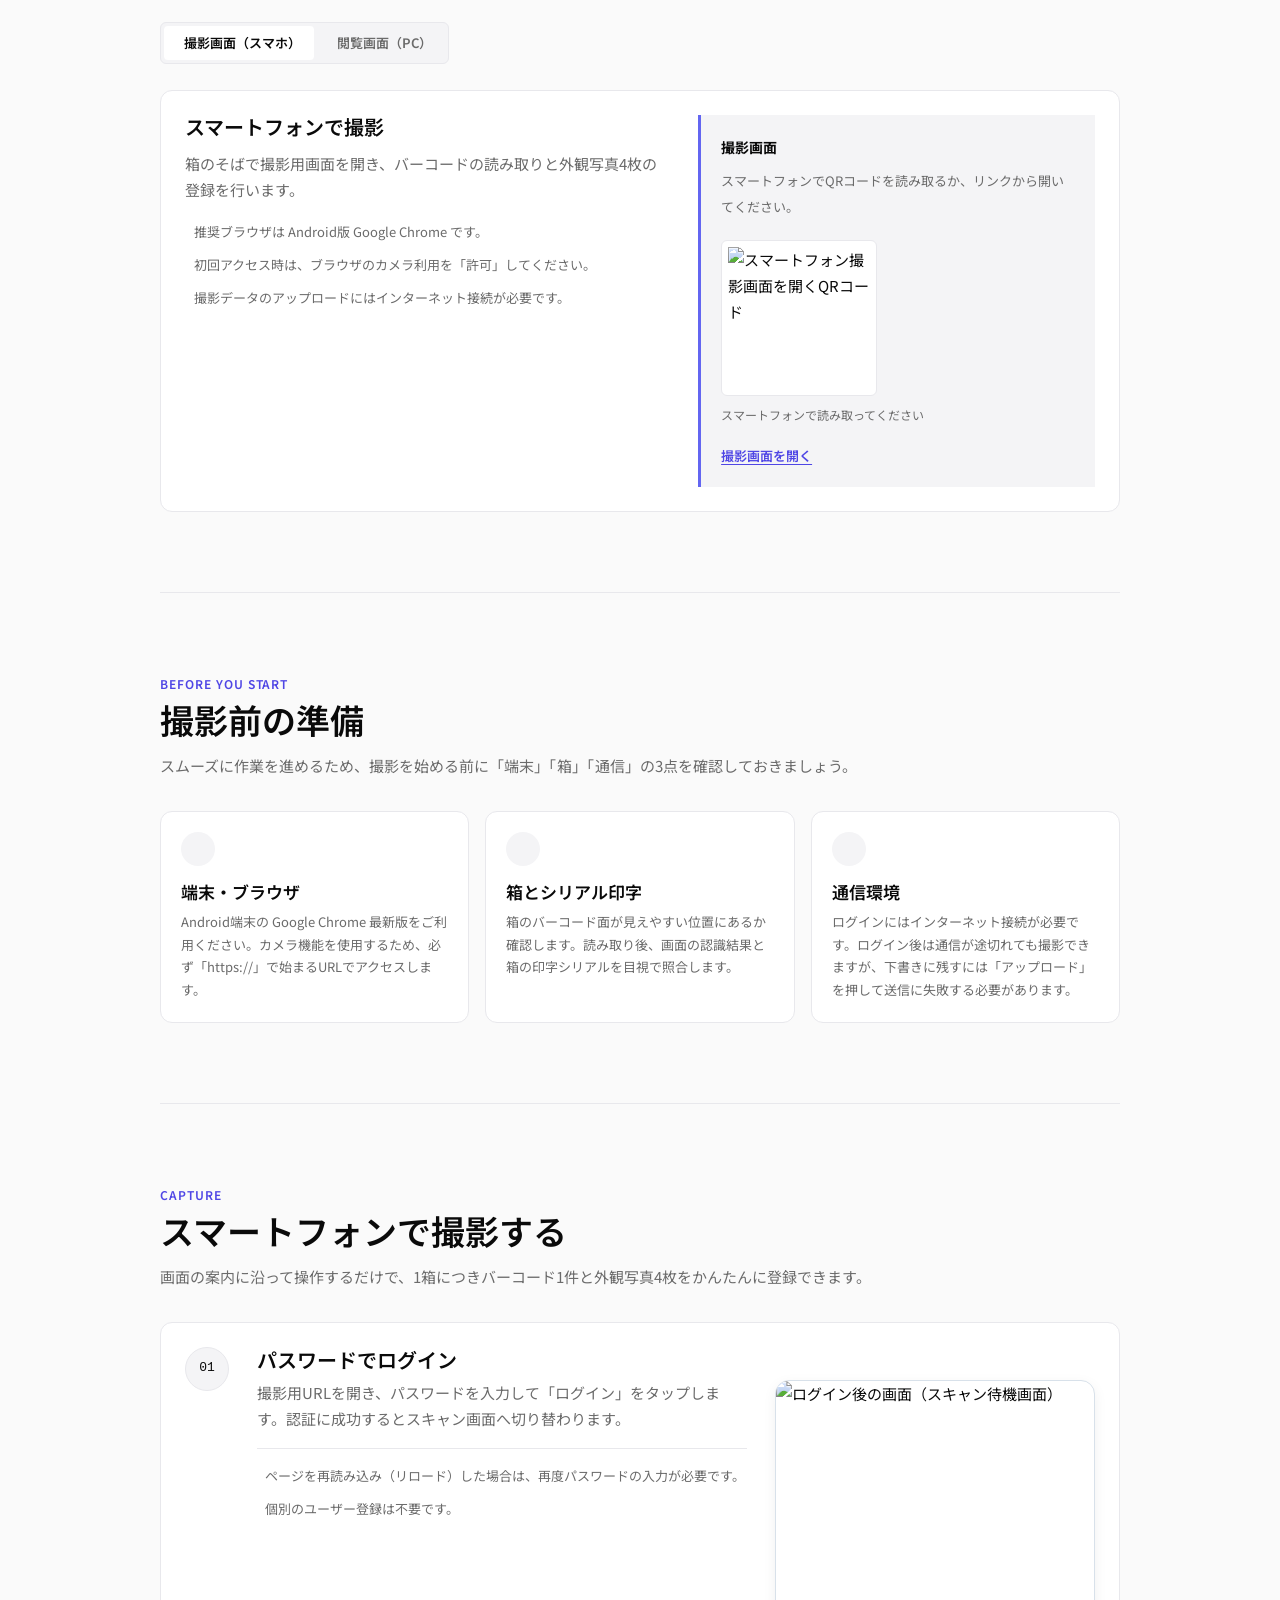
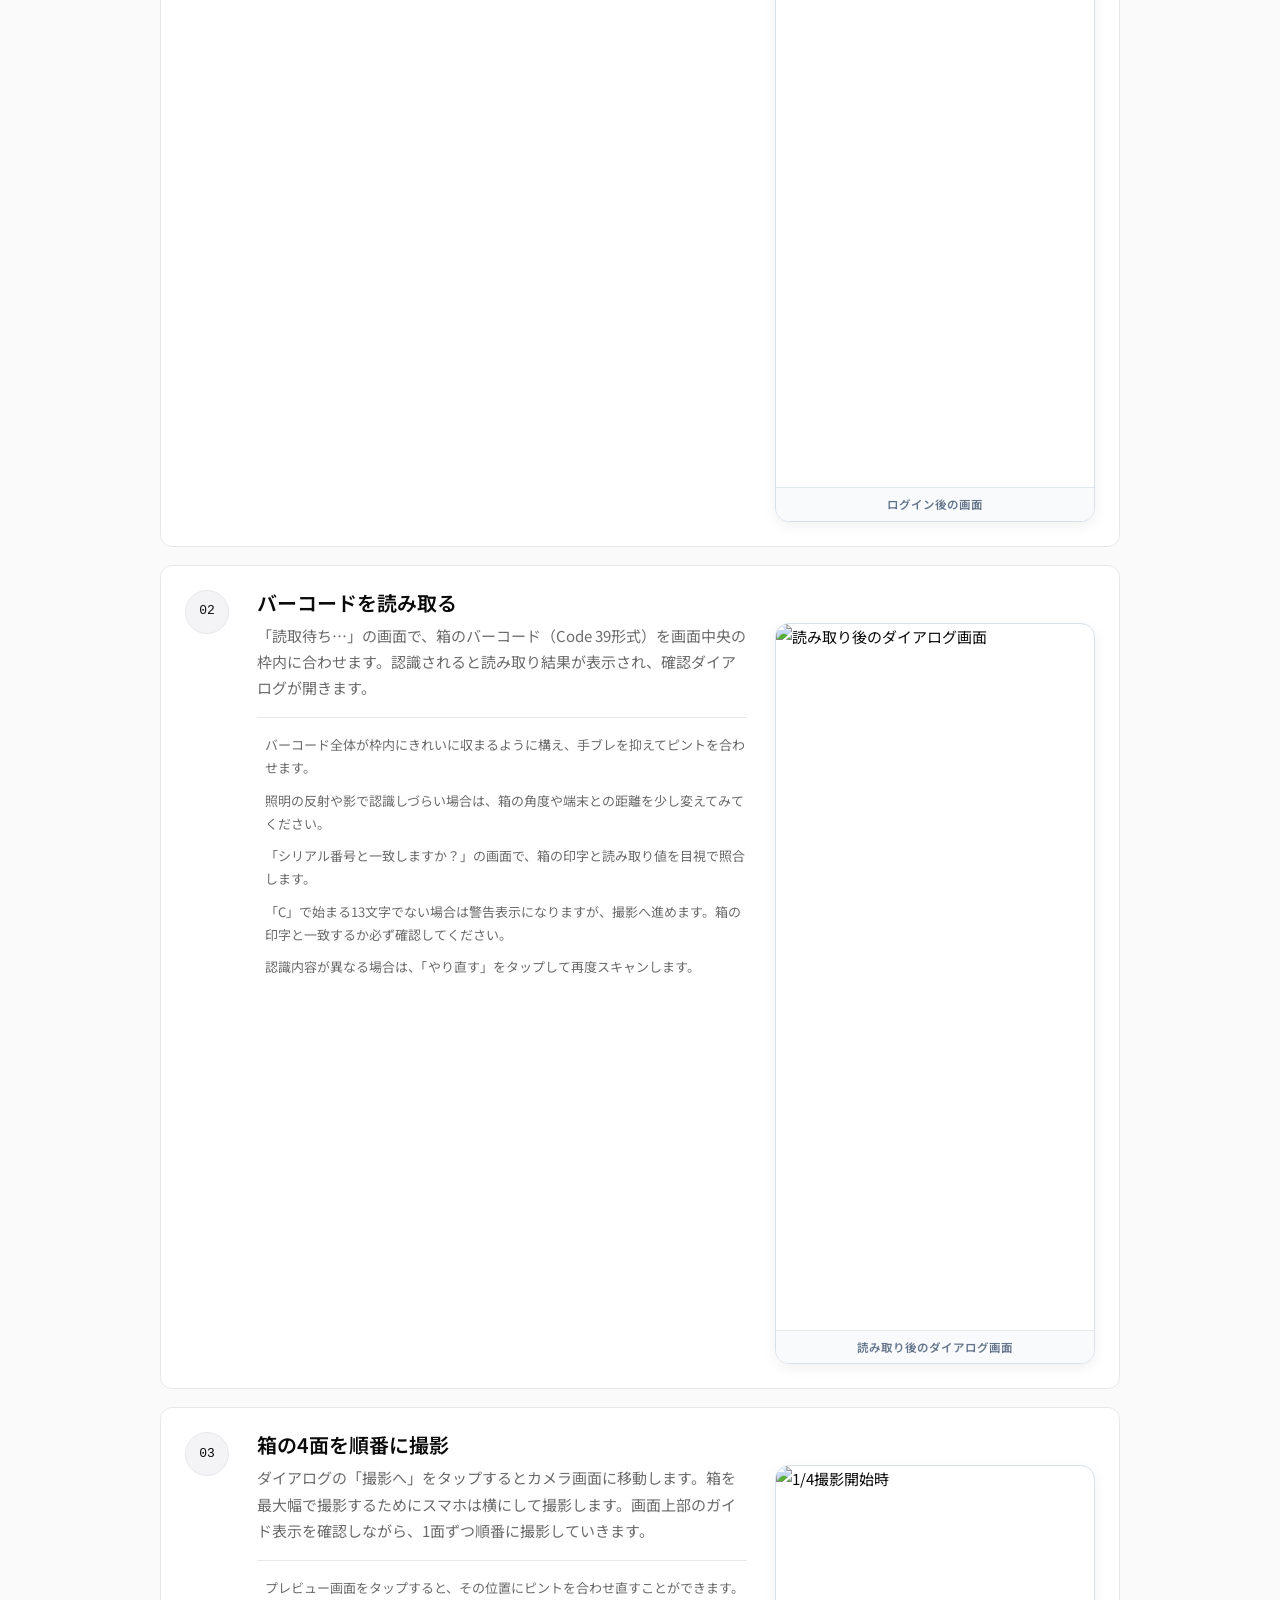
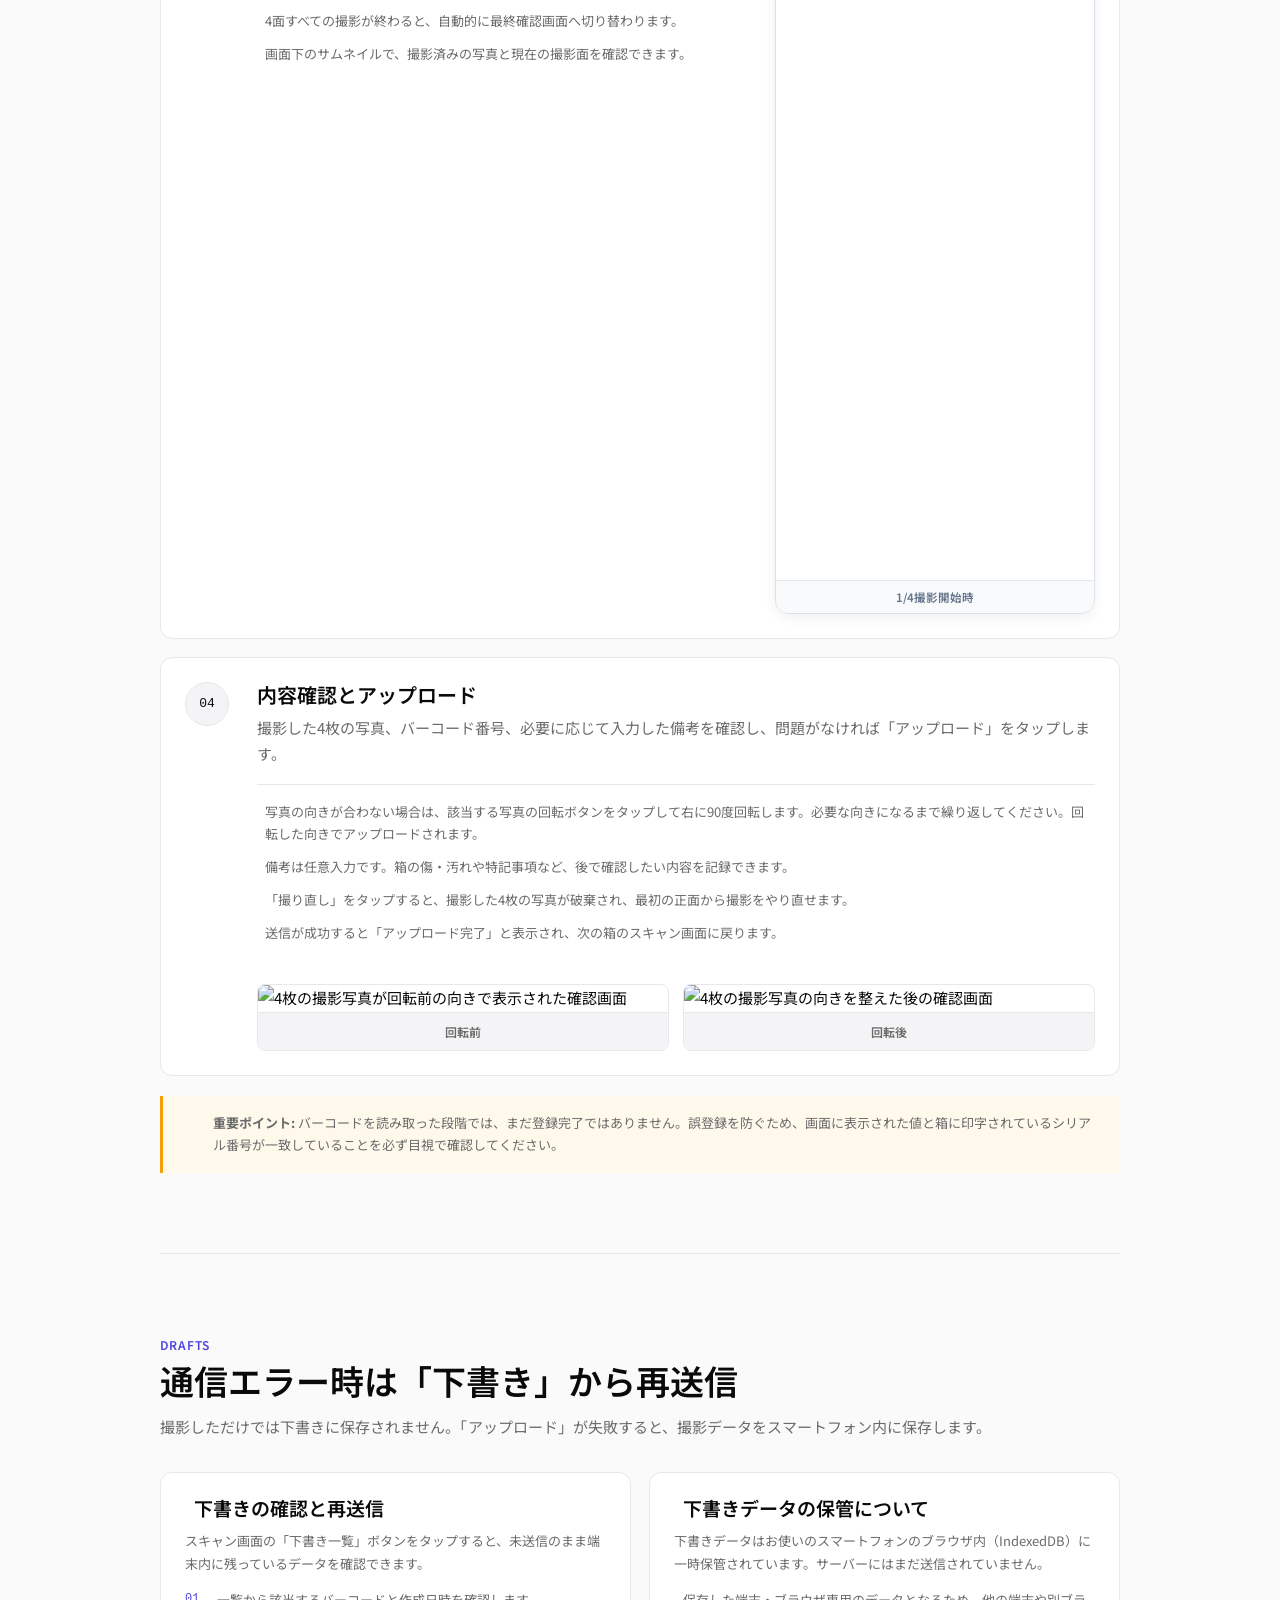
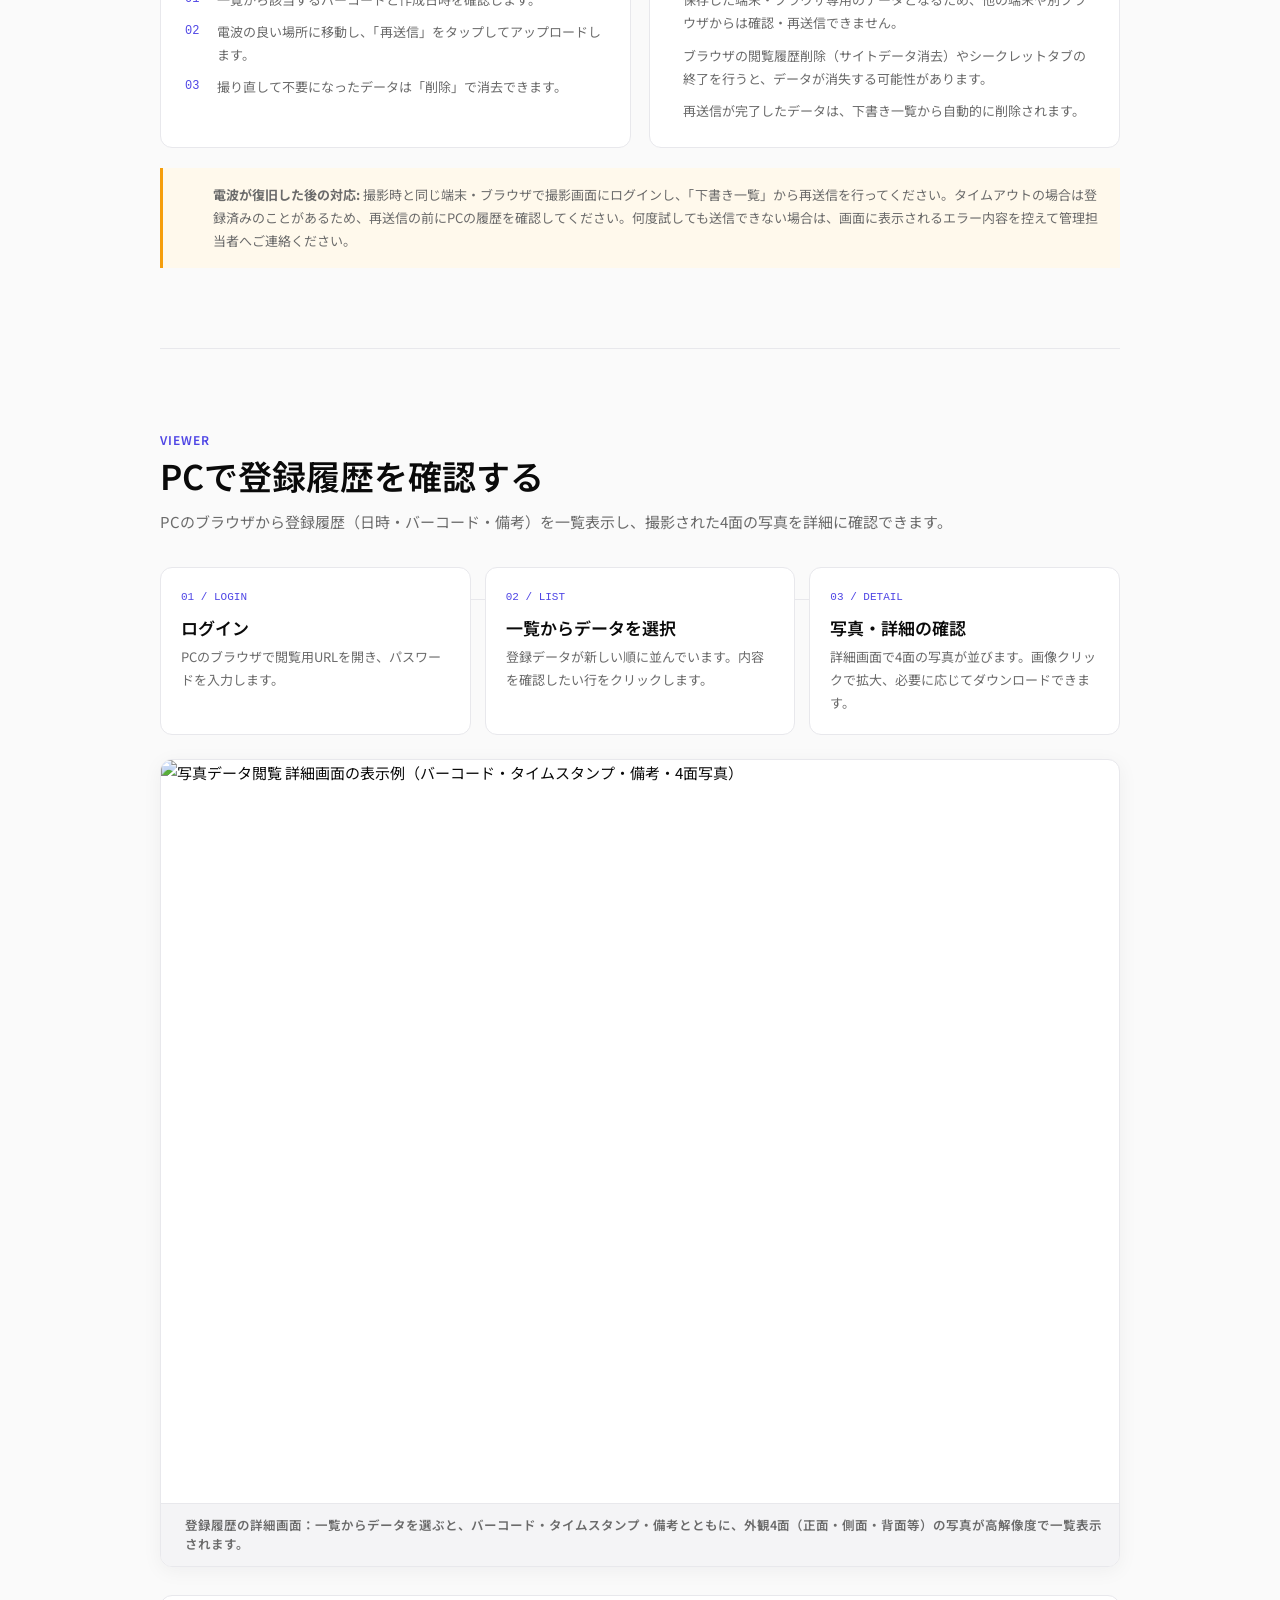
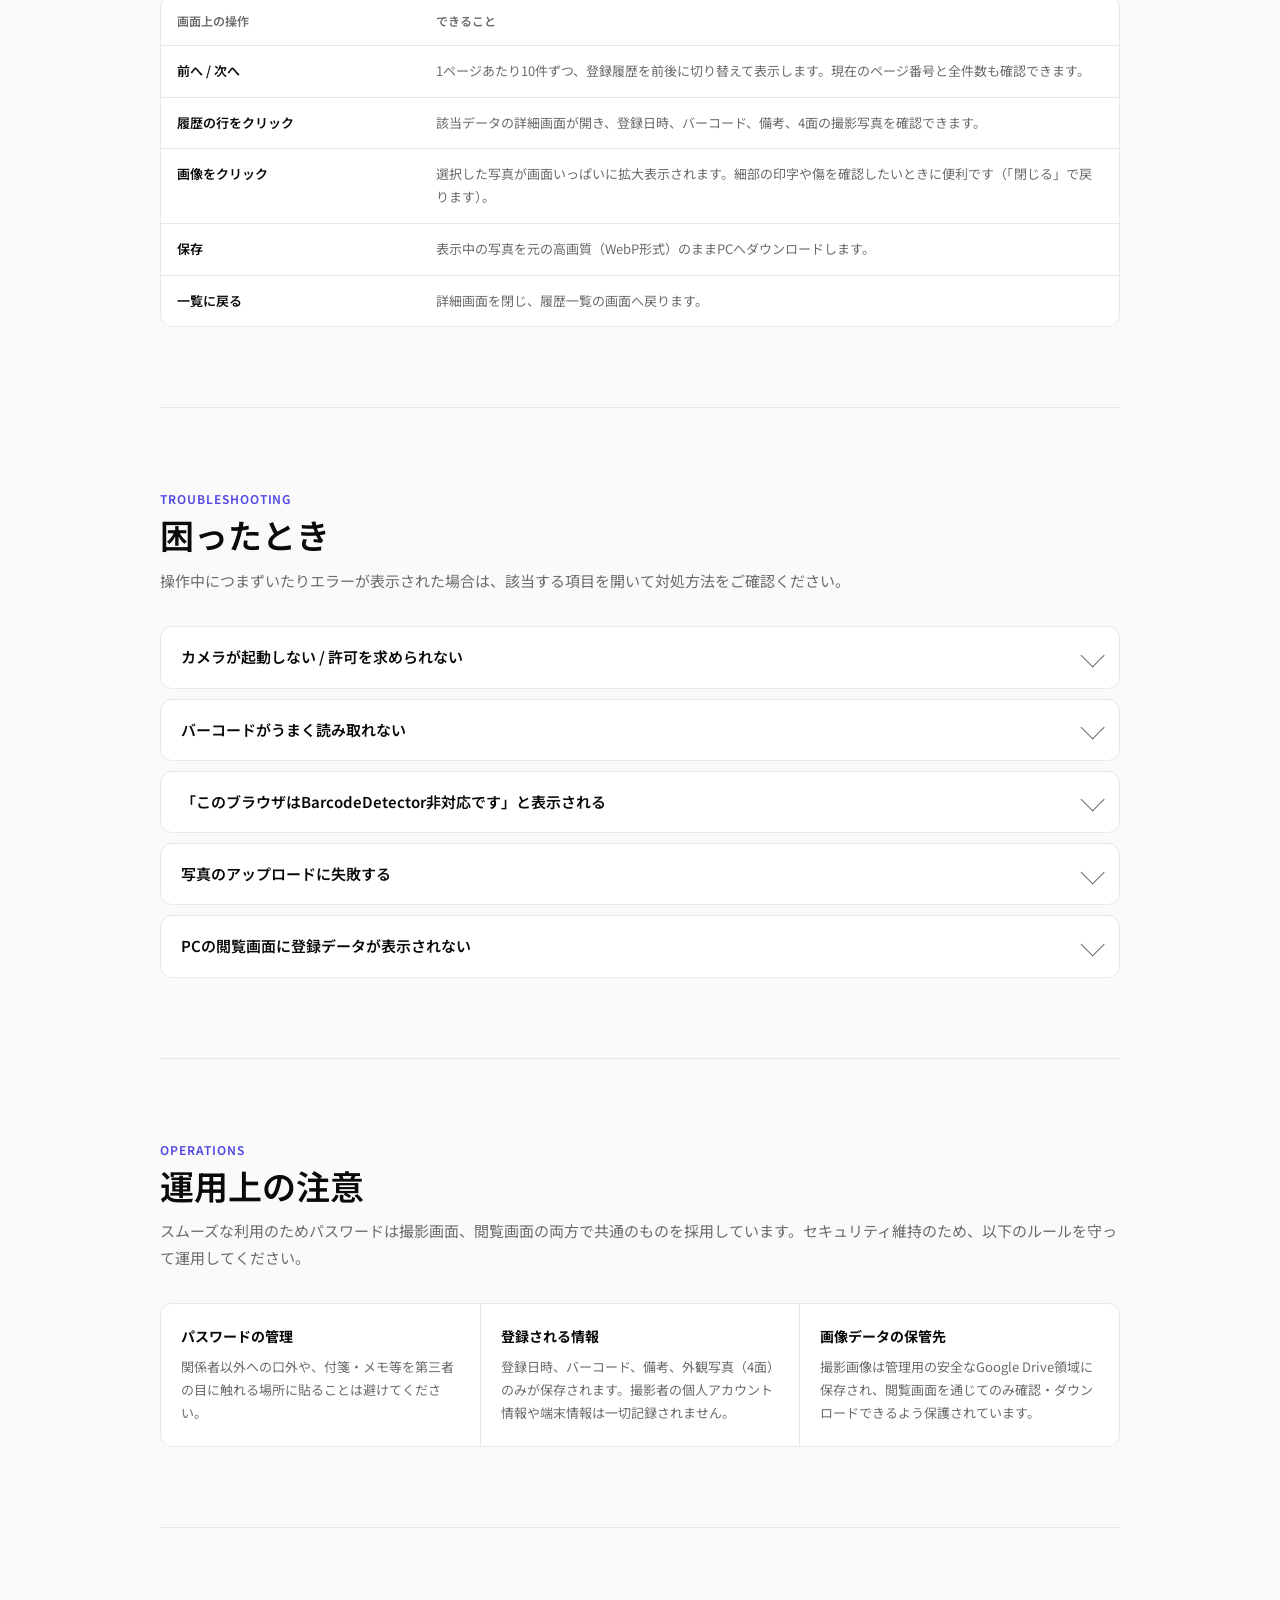
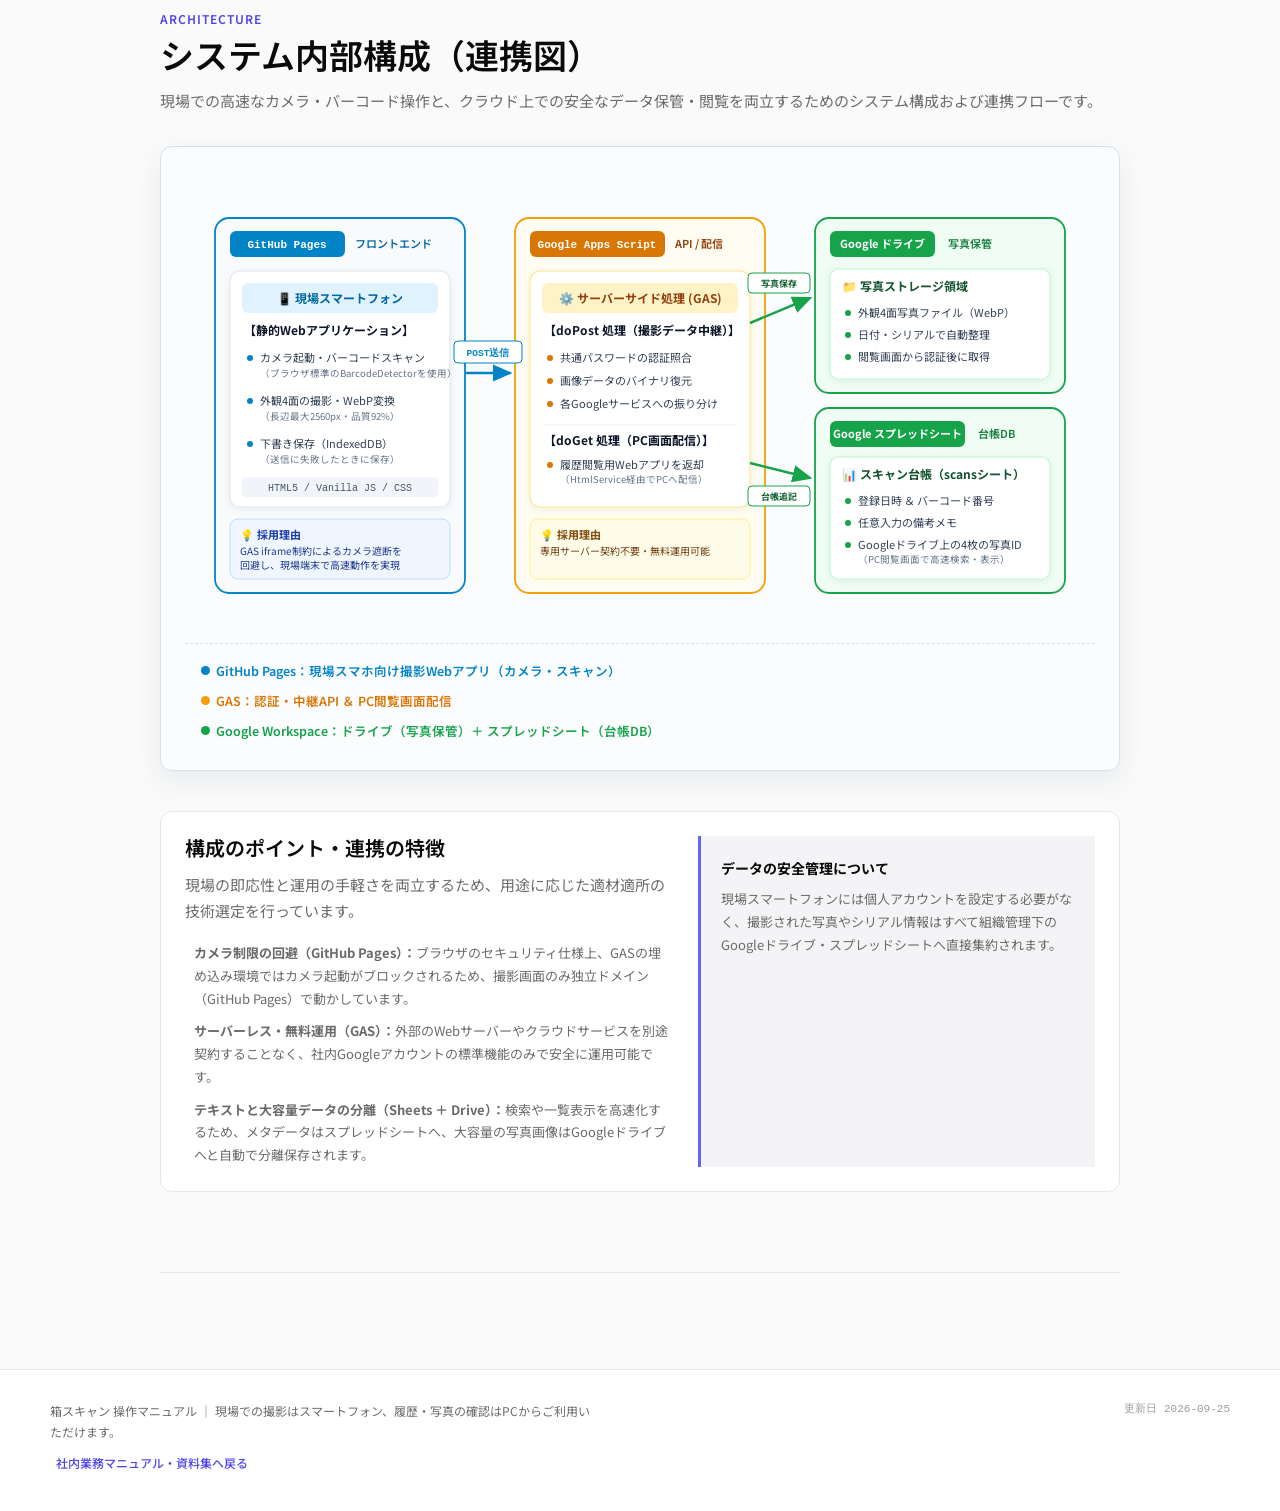
==== commit c6743a4b: "fix: update instructions for accessing the capture screen via QR code" ====
--- a/doc/manual.html
+++ b/doc/manual.html
@@ -1866,8 +1866,7 @@
                 </ul>
               </div>
               <div class="route-callout">
-                <div><strong>撮影画面</strong><span>本マニュアルと同じサイトの <span class="inline-code">index.html</span>
-                    が撮影画面です。スマートフォンから開いてください。</span></div>
+                <div><strong>撮影画面</strong><span>スマートフォンでQRコードを読み取るか、リンクから開いてください。</span></div>
                 <figure class="capture-qr">
                   <img src="https://api.qrserver.com/v1/create-qr-code/?size=180x180&amp;margin=8&amp;data=https%3A%2F%2Fastu-wo.github.io%2Fbox-scan-capture%2F"
                     alt="スマートフォン撮影画面を開くQRコード" width="156" height="156" loading="lazy">
